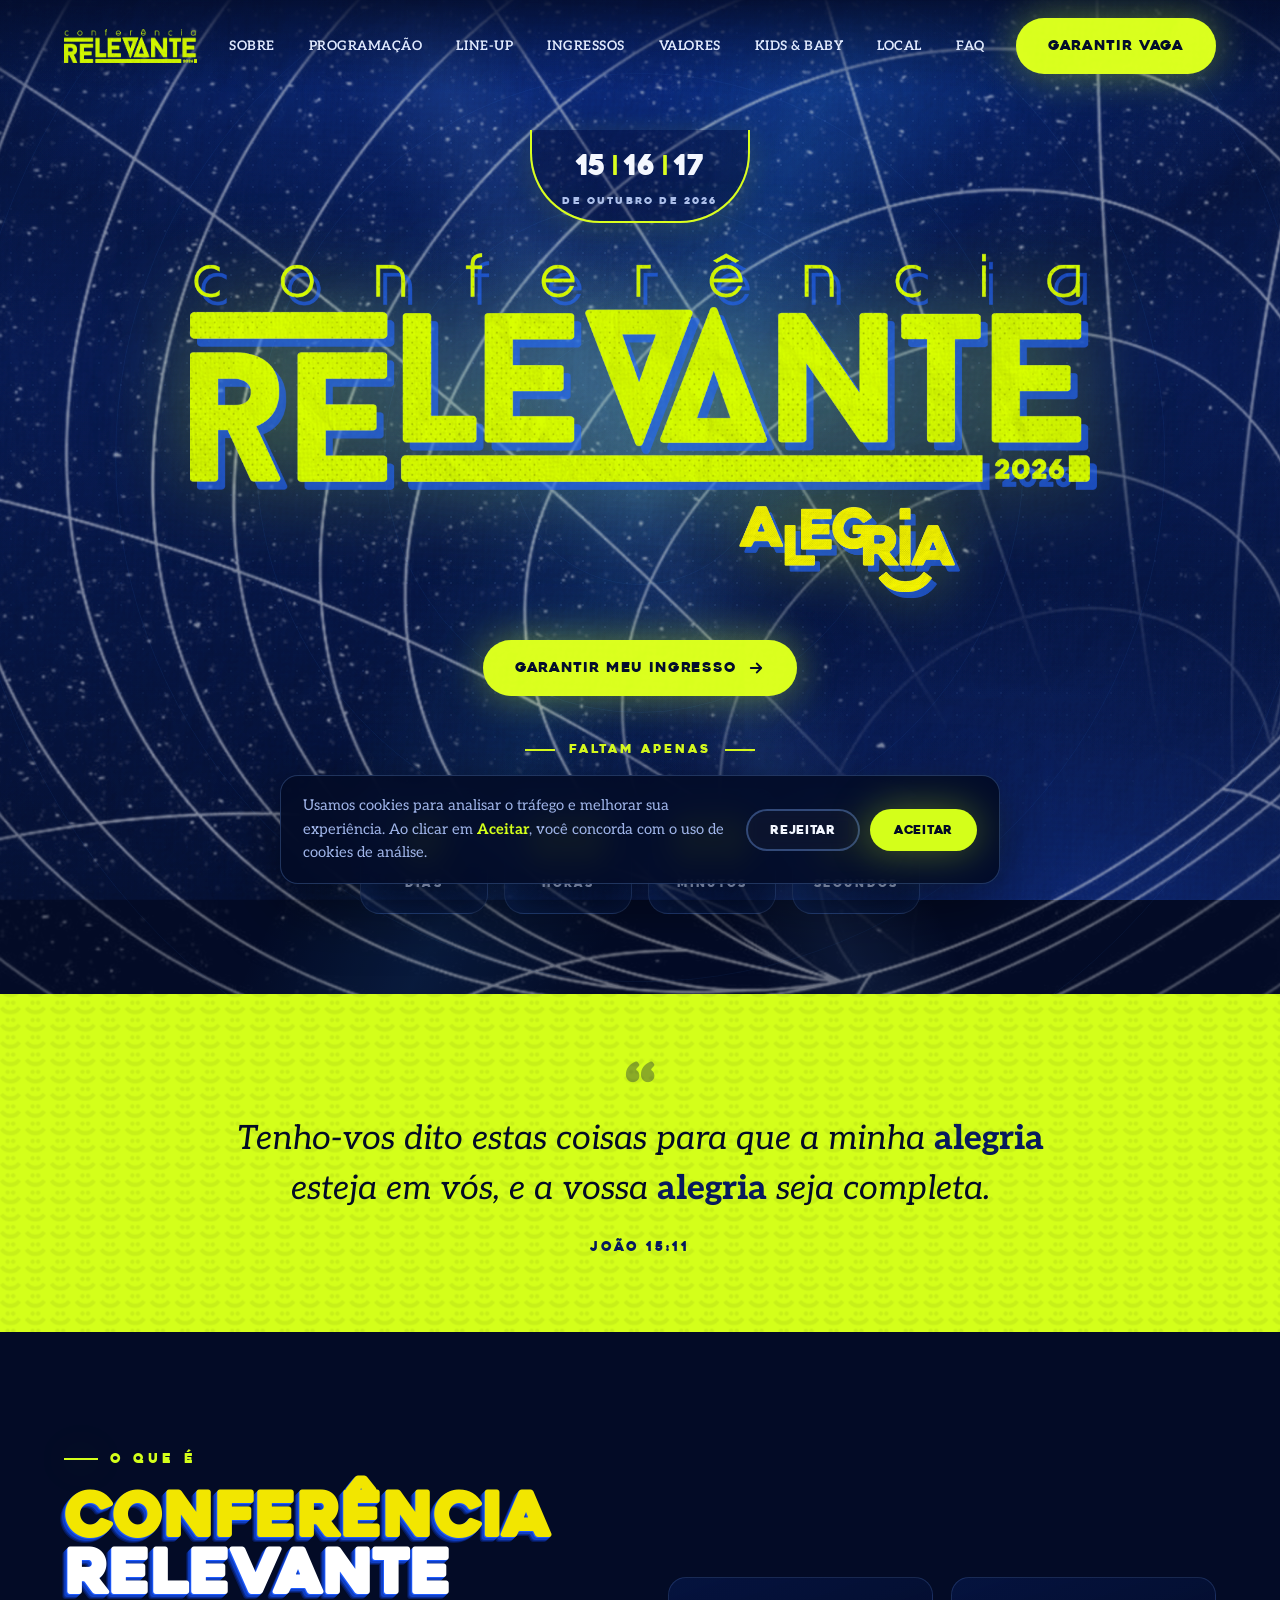
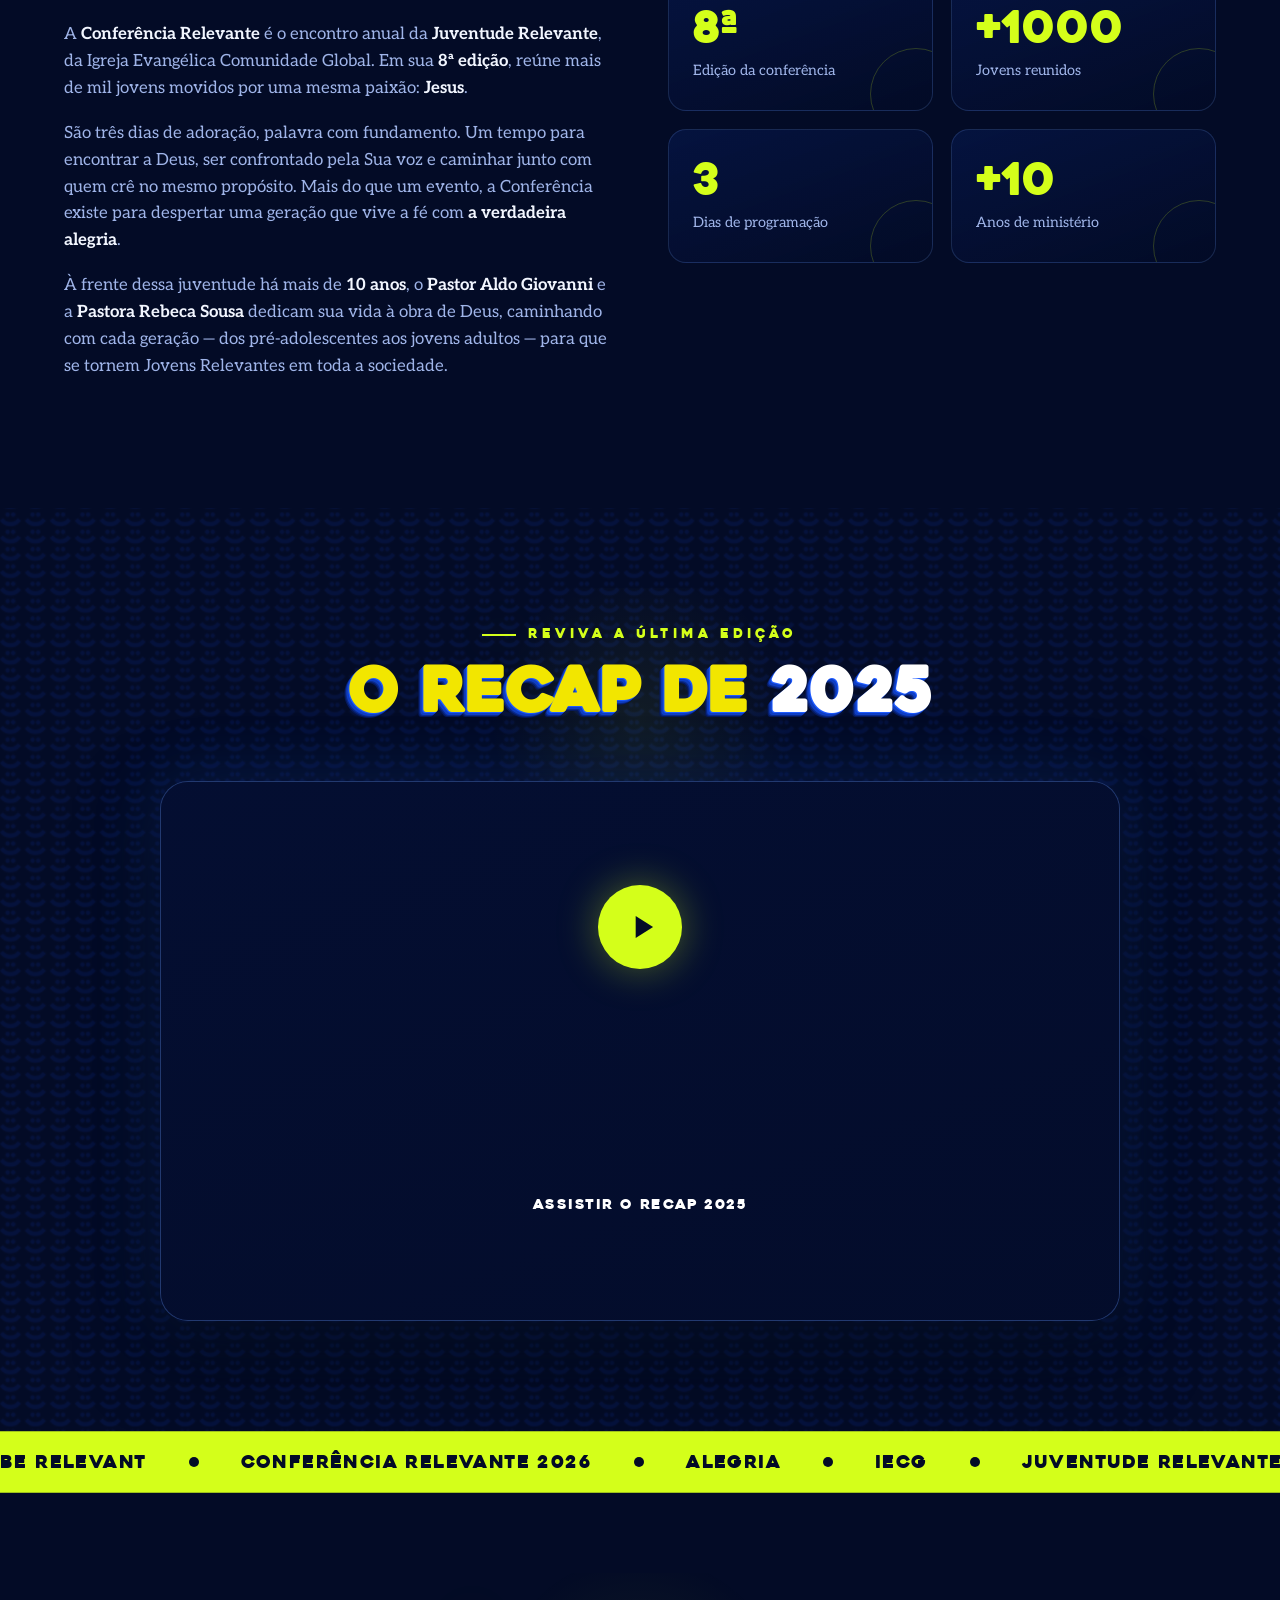
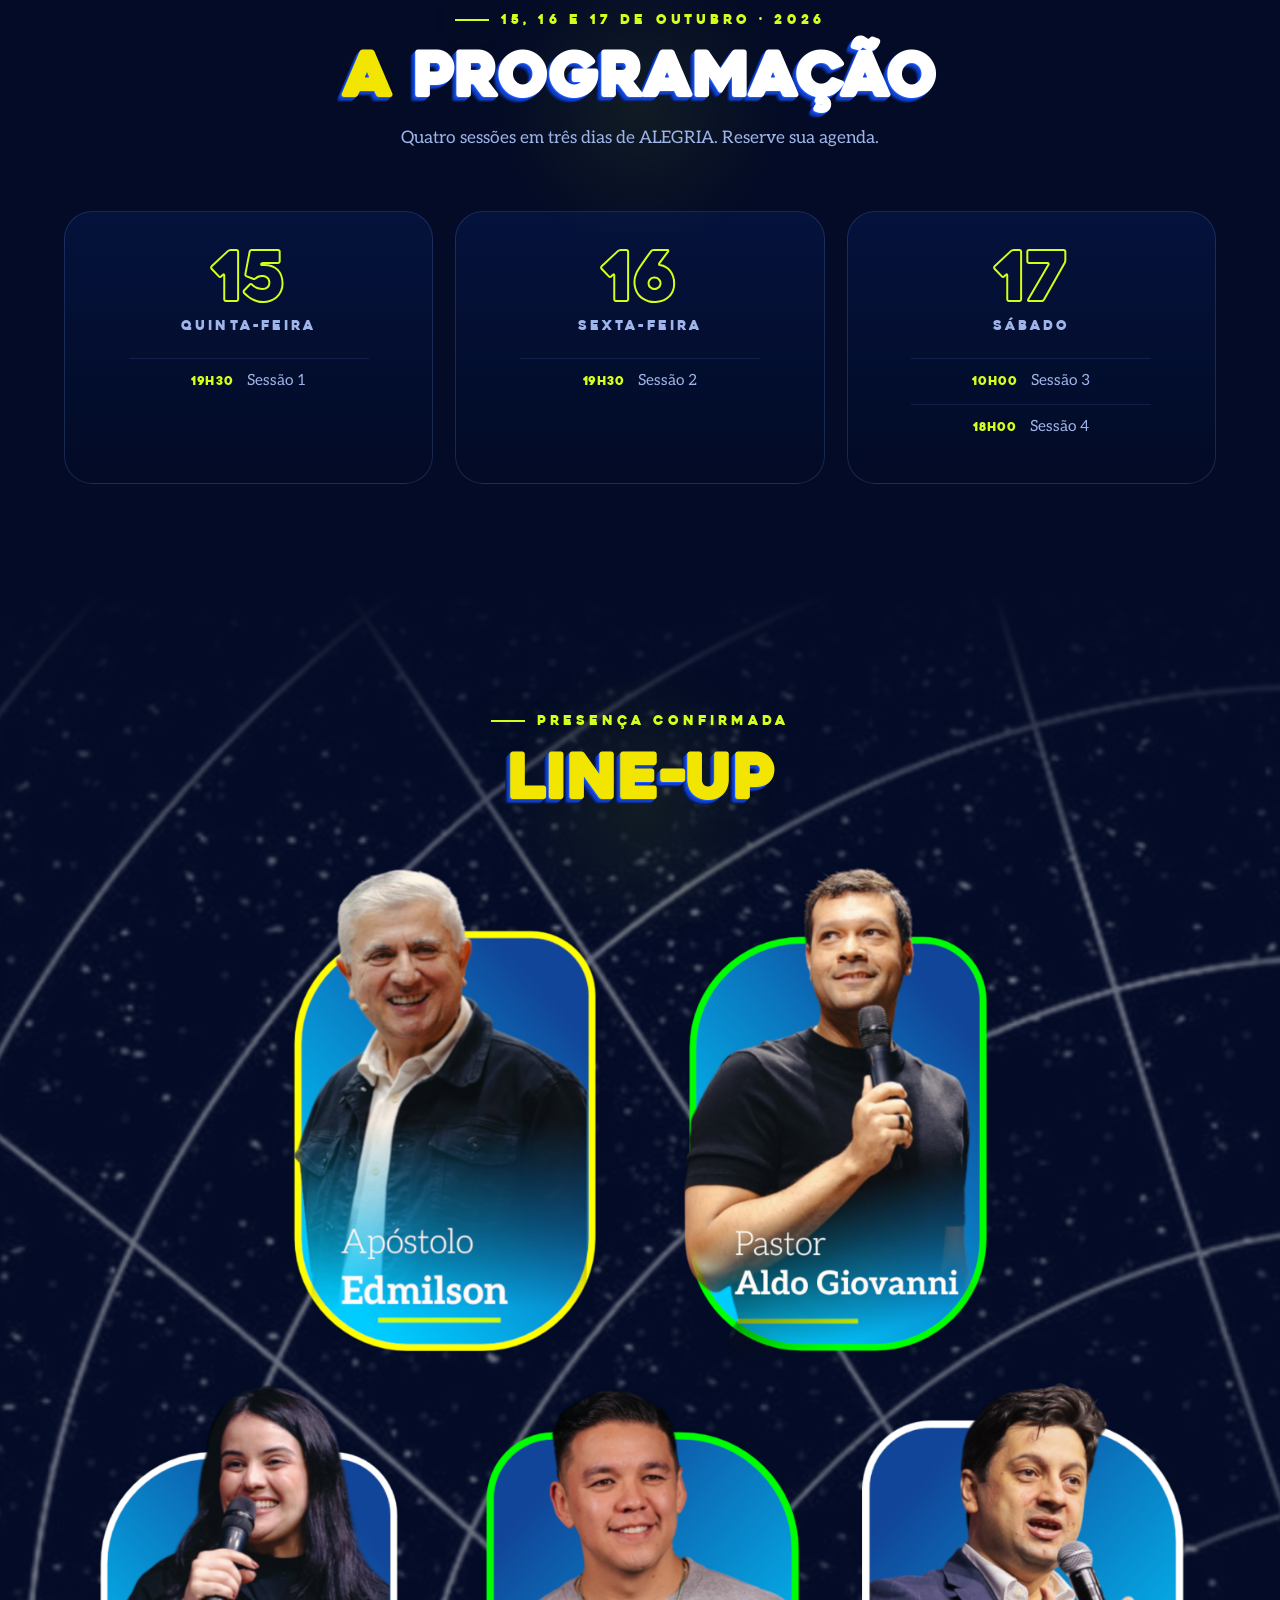
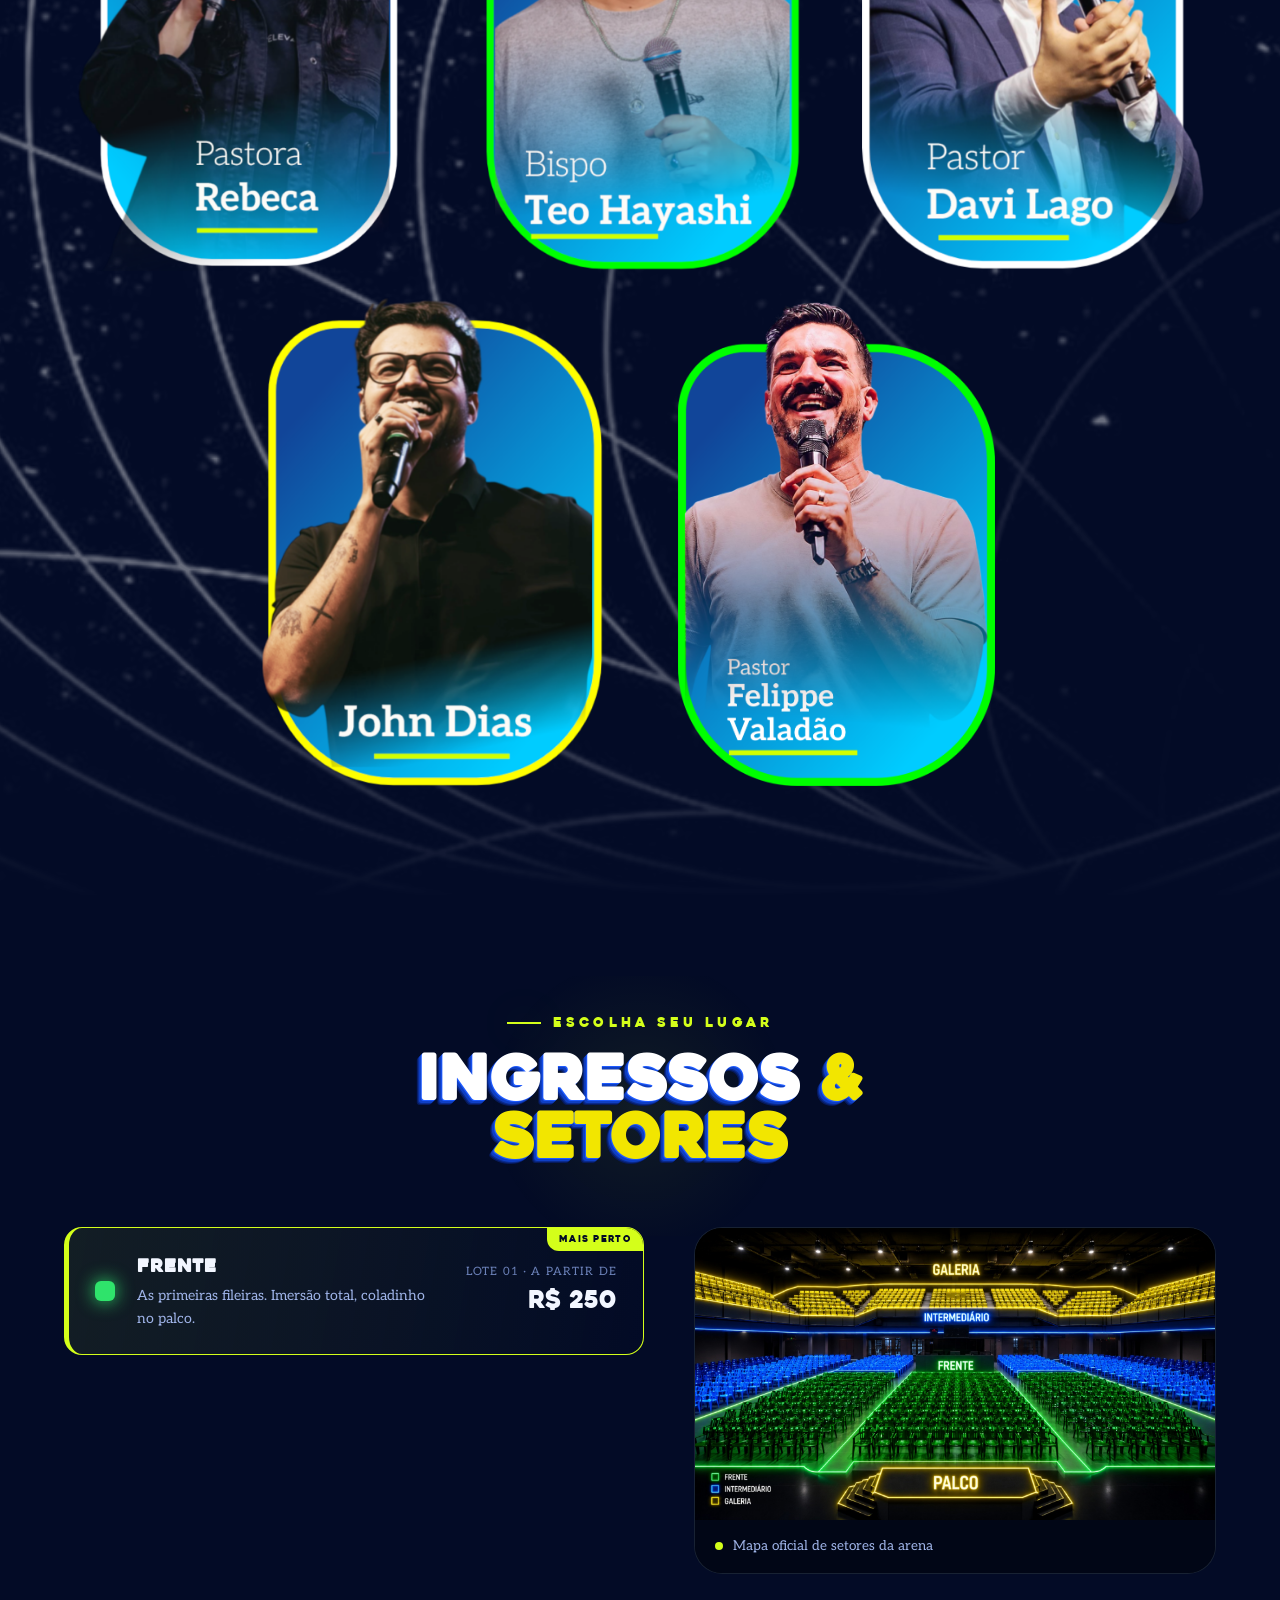
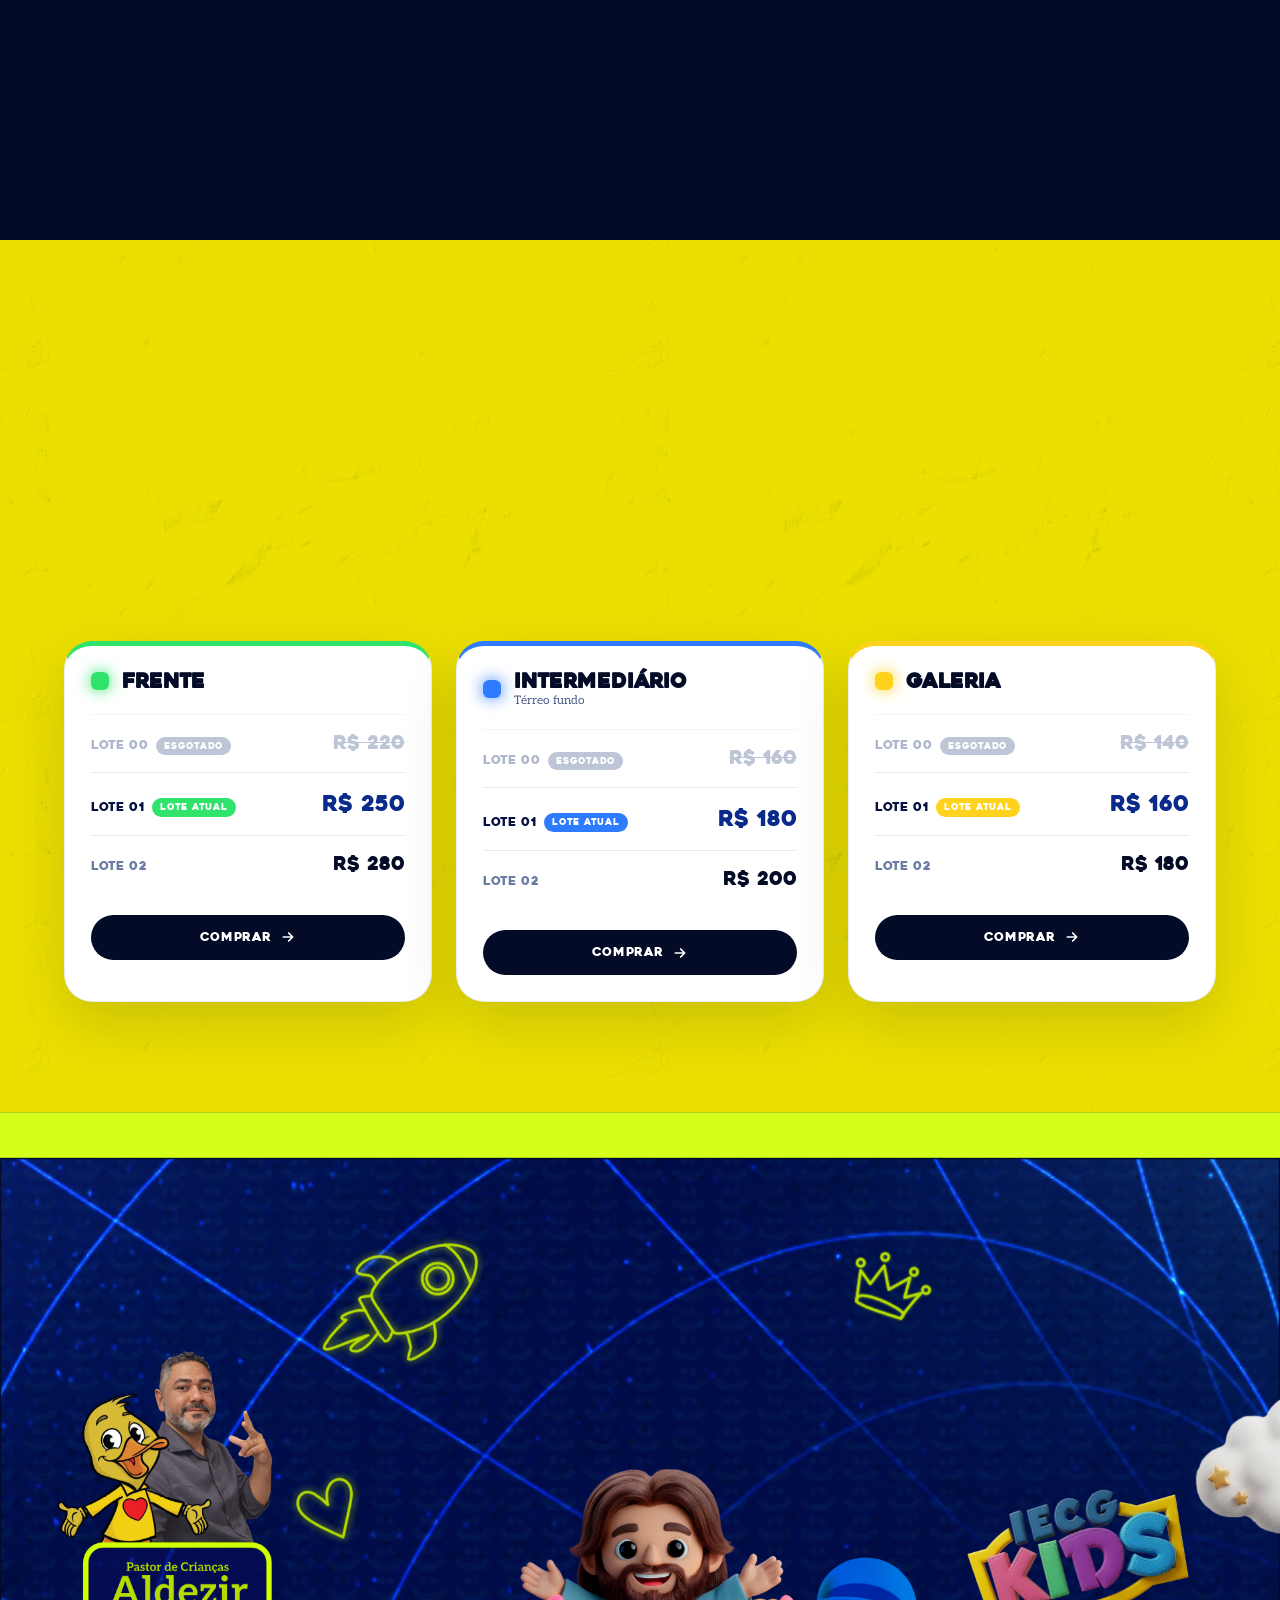
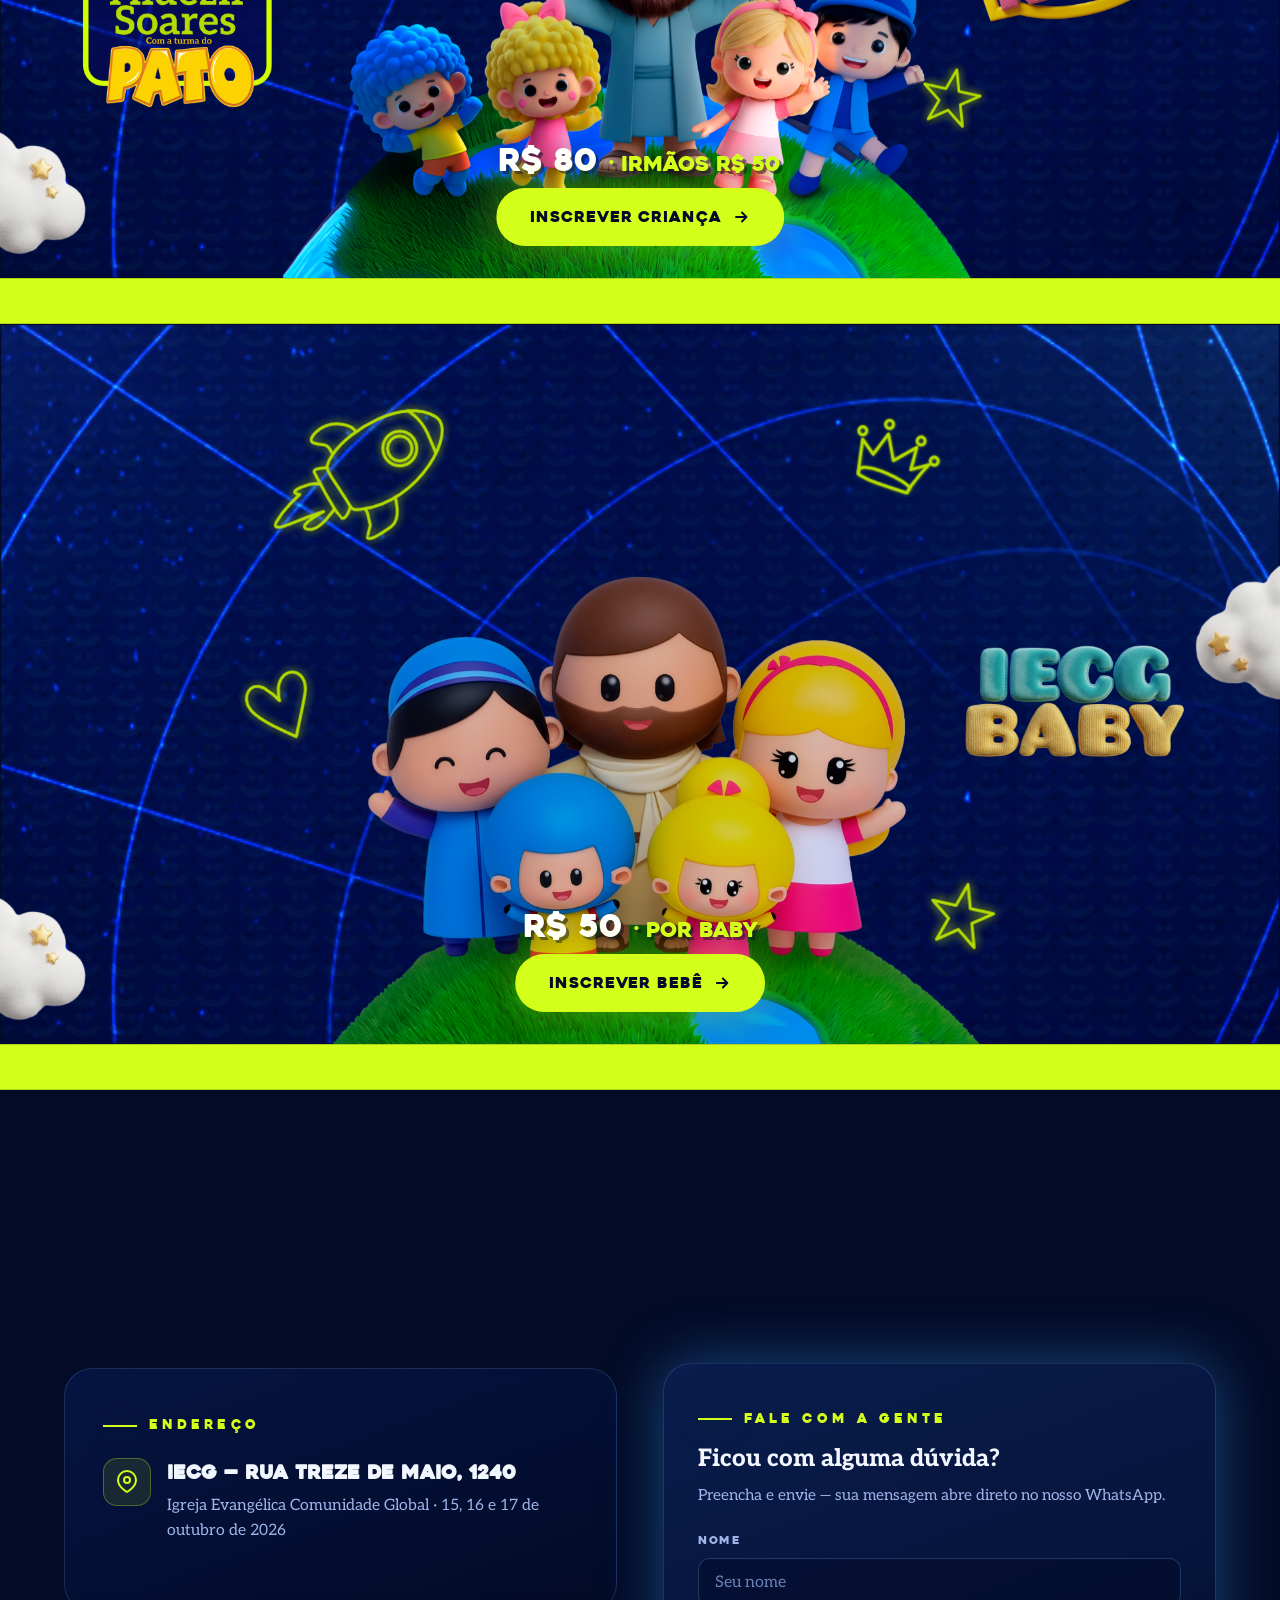
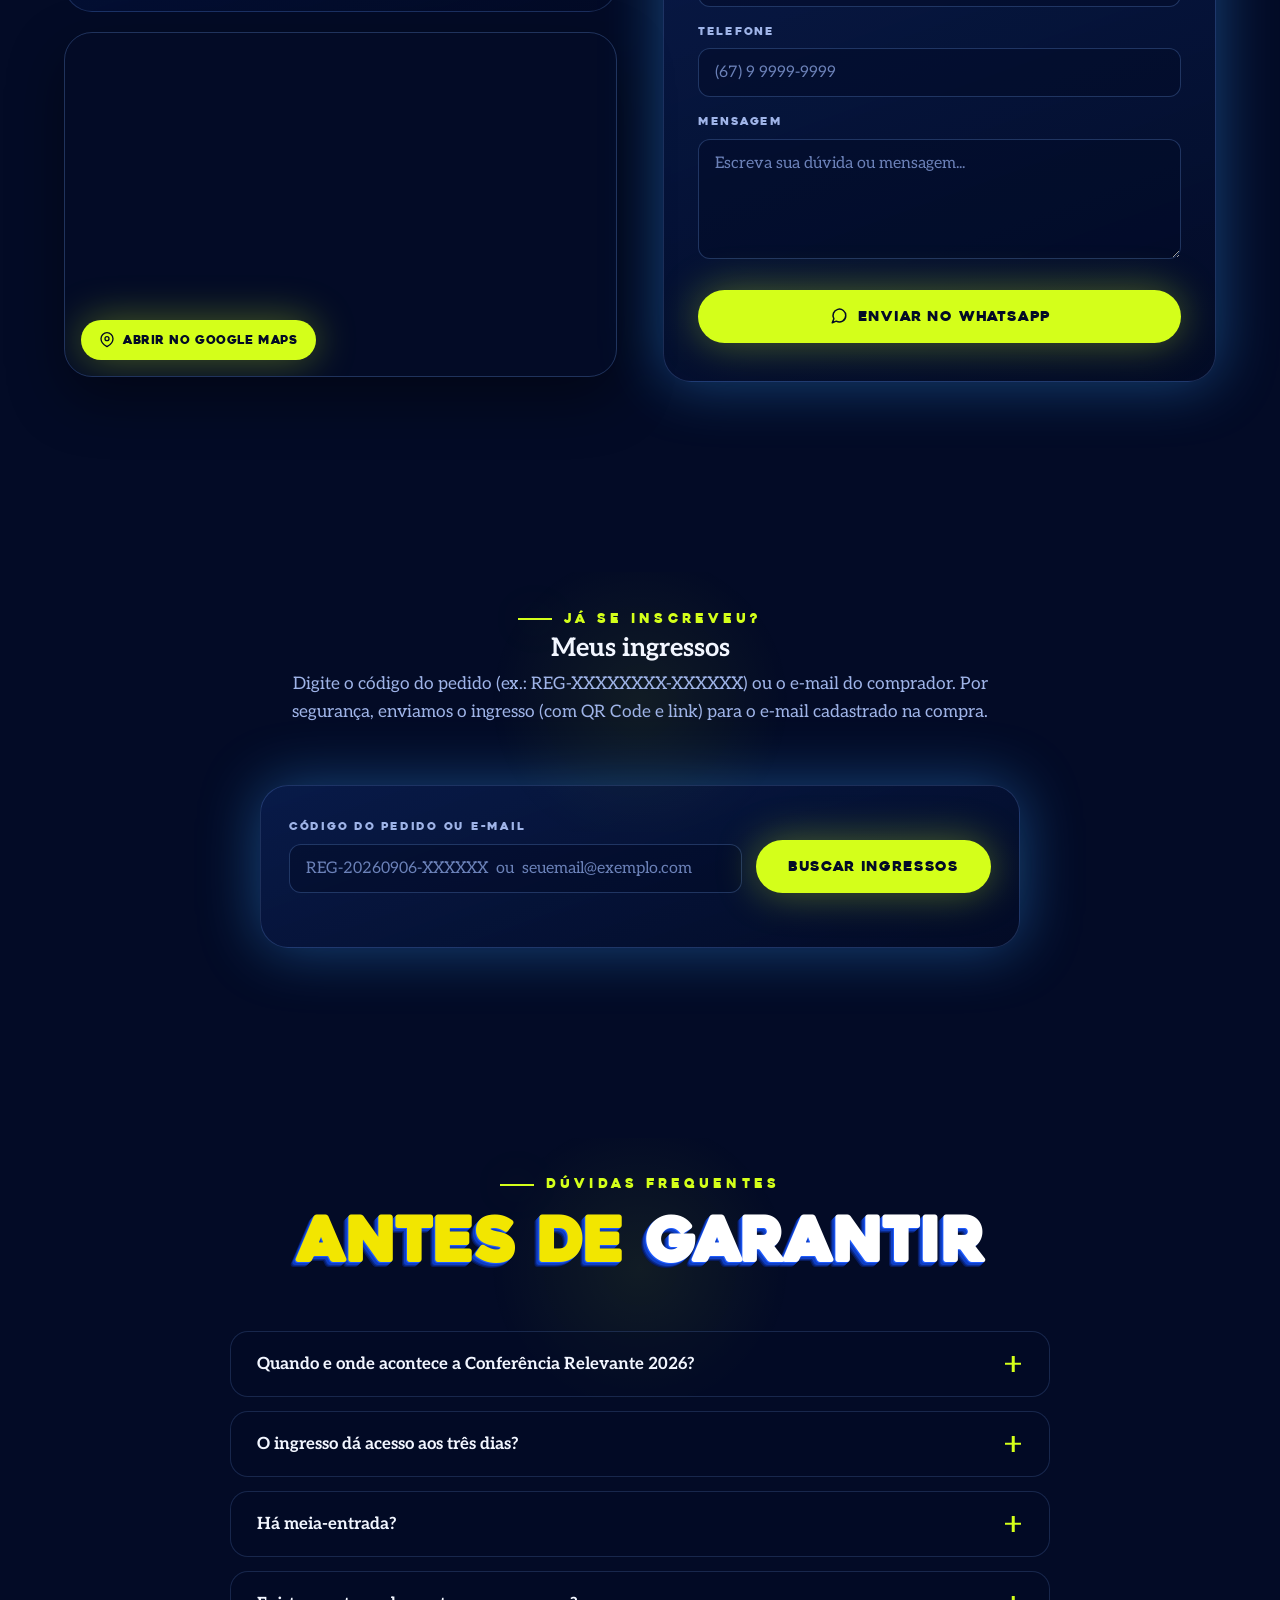
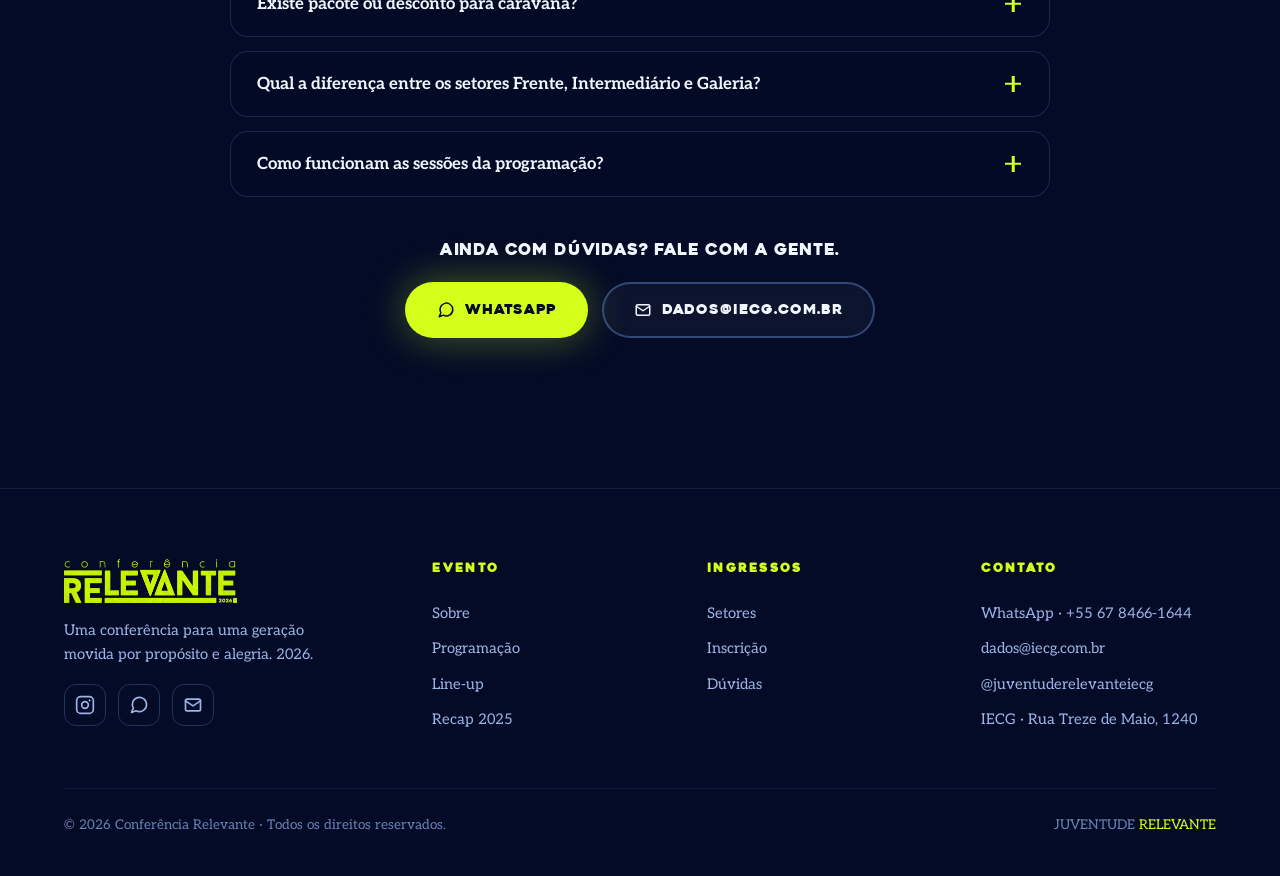
==== index.html @ 62261a3f "feat: melhorar a estrutura e acessibilidade das seções de crianças e bebês, ajustando imagens e botõ" ====
<!doctype html>
<html lang="pt-BR">
  <head>
    <meta charset="UTF-8" />
    <meta name="viewport" content="width=device-width, initial-scale=1.0" />
    <meta name="theme-color" content="#030b26" />

    <!-- Google Analytics (GA4) + Consent Mode v2 (avançado, LGPD) -->
    <script>
      window.dataLayer = window.dataLayer || []
      function gtag() {
        dataLayer.push(arguments)
      }
      // 1) Padrão: negado até o usuário decidir
      gtag('consent', 'default', {
        ad_storage: 'denied',
        ad_user_data: 'denied',
        ad_personalization: 'denied',
        analytics_storage: 'denied',
        functionality_storage: 'granted',
        security_storage: 'granted',
        wait_for_update: 500
      })
      // 2) Reaplica escolha já salva (antes do config)
      try {
        var __c = localStorage.getItem('jr_consent')
        if (__c === 'granted' || __c === 'denied') {
          gtag('consent', 'update', {
            ad_storage: __c,
            ad_user_data: __c,
            ad_personalization: __c,
            analytics_storage: __c
          })
        }
      } catch (e) {}
    </script>
    <script
      async
      src="https://www.googletagmanager.com/gtag/js?id=G-L4WH45SJP2"
    ></script>
    <script>
      gtag('js', new Date())
      gtag('config', 'G-L4WH45SJP2')
    </script>
    <title>Conferência Relevante 2026 · ALEGRIA — 15, 16 e 17 de Outubro</title>
    <meta
      name="description"
      content="Conferência Relevante 2026 — três dias de ALEGRIA. 15, 16 e 17 de outubro de 2026. Garanta seu ingresso."
    />
    <link
      rel="canonical"
      href="https://juventuderelevante.com.br/conferencia2026"
    />
    <meta name="robots" content="index, follow" />
    <meta property="og:type" content="website" />
    <meta property="og:site_name" content="Juventude Relevante · IECG" />
    <meta property="og:title" content="Conferência Relevante 2026 · ALEGRIA" />
    <meta
      property="og:description"
      content="Três dias de ALEGRIA — 15, 16 e 17 de outubro de 2026. Garanta seu ingresso."
    />
    <meta
      property="og:url"
      content="https://juventuderelevante.com.br/conferencia2026"
    />
    <meta property="og:locale" content="pt_BR" />
    <meta
      property="og:image"
      content="https://juventuderelevante.com.br/logos/logo%20conferencia%202026.png"
    />
    <meta name="twitter:card" content="summary_large_image" />
    <link rel="stylesheet" href="css/style.css?v=20260929" />
  </head>
  <body>
    <div class="bg-texture" aria-hidden="true"></div>
    <div class="grain-overlay"></div>

    <!-- ============ NAVBAR ============ -->
    <header class="nav" id="nav">
      <div class="container">
        <a href="#top" class="nav-logo" aria-label="Conferência Relevante 2026">
          <img
            src="logos/logo%20conferencia%202026.png"
            alt="Conferência Relevante 2026"
          />
        </a>
        <nav class="nav-links" id="navLinks">
          <a href="#sobre">Sobre</a>
          <a href="#programacao">Programação</a>
          <a href="#lineup">Line-up</a>
          <a href="#ingressos">Ingressos</a>
          <a href="#valores">Valores</a>
          <a href="#kids">Kids &amp; Baby</a>
          <a href="#local">Local</a>
          <a href="#faq">FAQ</a>
        </nav>
        <div class="nav-cta">
          <a href="#ingressos" class="btn btn-primary">Garantir vaga</a>
          <button class="nav-toggle" id="navToggle" aria-label="Abrir menu">
            <span></span><span></span><span></span>
          </button>
        </div>
      </div>
    </header>

    <!-- ============ HERO ============ -->
    <section class="hero" id="top">
      <div class="hero-bg-texture" aria-hidden="true"></div>
      <div class="hero-radar" aria-hidden="true">
        <span style="width: 20vmax; height: 20vmax"></span>
        <span style="width: 40vmax; height: 40vmax"></span>
        <span style="width: 60vmax; height: 60vmax"></span>
        <span style="width: 82vmax; height: 82vmax"></span>
        <span style="width: 106vmax; height: 106vmax"></span>
        <span style="width: 132vmax; height: 132vmax"></span>
      </div>
      <div class="hero-rays" aria-hidden="true"></div>

      <div class="container">
        <div
          class="hero-date-badge reveal"
          aria-label="15, 16 e 17 de outubro de 2026"
        >
          <span class="days">15 <i>|</i> 16 <i>|</i> 17</span>
          <span class="sub">DE OUTUBRO DE 2026</span>
        </div>

        <h1 class="hero-lockup reveal" data-delay="1">
          <img
            class="logo-conf"
            src="logos/logo%20conferencia%202026.png"
            alt="Conferência Relevante 2026"
          />
          <img
            class="logo-alegria floaty"
            src="logos/logo%20alegria.png"
            alt="Tema 2026: Alegria"
          />
        </h1>

        <div class="hero-actions reveal" data-delay="2">
          <a href="#ingressos" class="btn btn-primary">
            Garantir meu ingresso
            <svg
              viewBox="0 0 24 24"
              fill="none"
              stroke="currentColor"
              stroke-width="2.5"
            >
              <path
                d="M5 12h14M13 6l6 6-6 6"
                stroke-linecap="round"
                stroke-linejoin="round"
              />
            </svg>
          </a>
        </div>

        <div
          class="hero-countdown reveal"
          data-delay="3"
          aria-label="Contagem regressiva para a conferência"
        >
          <p class="cd-label">Faltam apenas</p>
          <div class="cd-grid" id="countdown" data-target="2026-10-15T19:00:00">
            <div class="cd-unit">
              <span class="cd-num" data-cd="days">--</span
              ><span class="cd-lbl">Dias</span>
            </div>
            <div class="cd-unit">
              <span class="cd-num" data-cd="hours">--</span
              ><span class="cd-lbl">Horas</span>
            </div>
            <div class="cd-unit">
              <span class="cd-num" data-cd="mins">--</span
              ><span class="cd-lbl">Minutos</span>
            </div>
            <div class="cd-unit">
              <span class="cd-num" data-cd="secs">--</span
              ><span class="cd-lbl">Segundos</span>
            </div>
          </div>
        </div>
      </div>
    </section>

    <!-- ============ VERSÍCULO / TEMA ============ -->
    <section class="verse sec-lime sec-paper">
      <div class="container reveal">
        <span class="quote-mark" aria-hidden="true">“</span>
        <blockquote>
          Tenho-vos dito estas coisas para que a minha <b>alegria</b> esteja em
          vós, e a vossa <b>alegria</b> seja completa.
          <cite>João 15:11</cite>
        </blockquote>
      </div>
    </section>

    <!-- ============ SOBRE / O QUE É ============ -->
    <section class="section-pad" id="sobre">
      <div class="container">
        <div class="about-grid">
          <div class="about-text reveal">
            <span class="eyebrow">O que é</span>
            <h2 class="section-title">Conferência <em>Relevante</em></h2>
            <p>
              A <b>Conferência Relevante</b> é o encontro anual da
              <b>Juventude Relevante</b>, da Igreja Evangélica Comunidade
              Global. Em sua <b class="text-lime">8ª edição</b>, reúne mais de
              mil jovens movidos por uma mesma paixão: <b>Jesus</b>.
            </p>
            <p>
              São três dias de adoração, palavra com fundamento. Um tempo para
              encontrar a Deus, ser confrontado pela Sua voz e caminhar junto
              com quem crê no mesmo propósito. Mais do que um evento, a
              Conferência existe para despertar uma geração que vive a fé com
              <b>a verdadeira alegria</b>.
            </p>
            <p>
              À frente dessa juventude há mais de <b>10 anos</b>, o
              <b>Pastor Aldo Giovanni</b> e a
              <b>Pastora Rebeca Sousa</b> dedicam sua vida à obra de Deus,
              caminhando com cada geração — dos pré-adolescentes aos jovens
              adultos — para que se tornem Jovens Relevantes em toda a
              sociedade.
            </p>
          </div>
          <div class="about-stats reveal" data-delay="1">
            <div class="stat-card">
              <div class="num">8ª</div>
              <div class="lbl">Edição da conferência</div>
            </div>
            <div class="stat-card">
              <div class="num">+1000</div>
              <div class="lbl">Jovens reunidos</div>
            </div>
            <div class="stat-card">
              <div class="num">3</div>
              <div class="lbl">Dias de programação</div>
            </div>
            <div class="stat-card">
              <div class="num">+10</div>
              <div class="lbl">Anos de ministério</div>
            </div>
          </div>
        </div>
      </div>
    </section>

    <!-- ============ RECAP 2025 ============ -->
    <section class="section-pad sec-dark" id="recap">
      <div class="container">
        <div class="section-head center reveal">
          <span class="eyebrow" style="justify-content: center"
            >Reviva a última edição</span
          >
          <h2 class="section-title">O recap de <em>2025</em></h2>
        </div>
        <a
          class="recap-embed recap-link reveal"
          href="https://youtu.be/z_7J5xz0Bbc"
          target="_blank"
          rel="noopener"
          style="
            background-image: url('https://img.youtube.com/vi/z_7J5xz0Bbc/hqdefault.jpg');
          "
          aria-label="Assistir o recap da Relevante 2025 no YouTube"
        >
          <span class="recap-play" aria-hidden="true"
            ><svg viewBox="0 0 24 24" fill="currentColor">
              <path d="M8 5v14l11-7z" /></svg
          ></span>
          <span class="recap-cap">Assistir o recap 2025</span>
        </a>
      </div>
    </section>

    <!-- ============ MARQUEE 2 ============ -->
    <div class="marquee marquee-alt" aria-hidden="true">
      <div class="marquee-track">
        <span>BE RELEVANT</span><span>CONFERÊNCIA RELEVANTE 2026</span
        ><span>ALEGRIA</span><span>IECG</span><span>JUVENTUDE RELEVANTE</span>
        <span>BE RELEVANT</span><span>CONFERÊNCIA RELEVANTE 2026</span
        ><span>ALEGRIA</span><span>IECG</span><span>JUVENTUDE RELEVANTE</span>
      </div>
    </div>

    <!-- ============ PROGRAMAÇÃO ============ -->
    <section class="section-pad" id="programacao">
      <div class="container">
        <div class="section-head center reveal">
          <span class="eyebrow" style="justify-content: center"
            >15, 16 e 17 de outubro · 2026</span
          >
          <h2 class="section-title">A <em>programação</em></h2>
          <p class="section-sub">
            Quatro sessões em três dias de ALEGRIA. Reserve sua agenda.
          </p>
        </div>

        <div class="days-grid">
          <article class="day-card reveal">
            <div class="daynum">15</div>
            <div class="dayname">QUINTA-FEIRA</div>
            <ul>
              <li><time>19h30</time> Sessão 1</li>
            </ul>
          </article>

          <article class="day-card reveal" data-delay="1">
            <div class="daynum">16</div>
            <div class="dayname">SEXTA-FEIRA</div>
            <ul>
              <li><time>19h30</time> Sessão 2</li>
            </ul>
          </article>

          <article class="day-card reveal" data-delay="2">
            <div class="daynum">17</div>
            <div class="dayname">SÁBADO</div>
            <ul>
              <li><time>10h00</time> Sessão 3</li>
              <li><time>18h00</time> Sessão 4</li>
            </ul>
          </article>
        </div>
      </div>
    </section>

    <!-- ============ LINEUP / PRELETORES ============ -->

    <section class="section-pad" id="lineup">
      <div class="container">
        <div class="section-head center reveal">
          <span class="eyebrow" style="justify-content: center"
            >Presença confirmada</span
          >
          <h2 class="section-title">Line-up</h2>
        </div>

        <div class="lineup-grid">
          <figure class="speaker reveal">
            <img
              src="assets/speakers/edmilson.png"
              alt="Apóstolo Edmilson"
              loading="lazy"
              onerror="this.style.display = 'none'"
            />
            <span class="placeholder" aria-hidden="true"
              ><svg viewBox="0 0 24 24">
                <path
                  d="M12 12a5 5 0 1 0 0-10 5 5 0 0 0 0 10zm0 2c-5 0-9 2.7-9 6v2h18v-2c0-3.3-4-6-9-6z"
                /></svg
            ></span>
            <figcaption>
              <span class="role">Apóstolo</span
              ><span class="name">Edmilson</span>
            </figcaption>
          </figure>

          <figure class="speaker reveal" data-delay="1">
            <img
              src="assets/speakers/aldo.png"
              alt="Pastor Aldo Giovanni"
              loading="lazy"
              onerror="this.style.display = 'none'"
            />
            <span class="placeholder" aria-hidden="true"
              ><svg viewBox="0 0 24 24">
                <path
                  d="M12 12a5 5 0 1 0 0-10 5 5 0 0 0 0 10zm0 2c-5 0-9 2.7-9 6v2h18v-2c0-3.3-4-6-9-6z"
                /></svg
            ></span>
            <figcaption>
              <span class="role">Pastor</span
              ><span class="name">Aldo Giovanni</span>
            </figcaption>
          </figure>

          <figure class="speaker reveal" data-delay="2">
            <img
              src="assets/speakers/rebeca.png"
              alt="Pastora Rebeca"
              loading="lazy"
              onerror="this.style.display = 'none'"
            />
            <span class="placeholder" aria-hidden="true"
              ><svg viewBox="0 0 24 24">
                <path
                  d="M12 12a5 5 0 1 0 0-10 5 5 0 0 0 0 10zm0 2c-5 0-9 2.7-9 6v2h18v-2c0-3.3-4-6-9-6z"
                /></svg
            ></span>
            <figcaption>
              <span class="role">Pastora</span><span class="name">Rebeca</span>
            </figcaption>
          </figure>

          <figure class="speaker reveal">
            <img
              src="assets/speakers/teo.png"
              alt="Bispo Teo Hayashi"
              loading="lazy"
              onerror="this.style.display = 'none'"
            />
            <span class="placeholder" aria-hidden="true"
              ><svg viewBox="0 0 24 24">
                <path
                  d="M12 12a5 5 0 1 0 0-10 5 5 0 0 0 0 10zm0 2c-5 0-9 2.7-9 6v2h18v-2c0-3.3-4-6-9-6z"
                /></svg
            ></span>
            <figcaption>
              <span class="role">Bispo</span
              ><span class="name">Teo Hayashi</span>
            </figcaption>
          </figure>

          <figure class="speaker reveal" data-delay="1">
            <img
              src="assets/speakers/davi.png"
              alt="Pastor Davi Lago"
              loading="lazy"
              onerror="this.style.display = 'none'"
            />
            <span class="placeholder" aria-hidden="true"
              ><svg viewBox="0 0 24 24">
                <path
                  d="M12 12a5 5 0 1 0 0-10 5 5 0 0 0 0 10zm0 2c-5 0-9 2.7-9 6v2h18v-2c0-3.3-4-6-9-6z"
                /></svg
            ></span>
            <figcaption>
              <span class="role">Pastor</span
              ><span class="name">Davi Lago</span>
            </figcaption>
          </figure>

          <figure class="speaker reveal" data-delay="2">
            <img
              src="assets/speakers/jhon.png"
              alt="John Dias"
              loading="lazy"
              onerror="this.style.display = 'none'"
            />
            <span class="placeholder" aria-hidden="true"
              ><svg viewBox="0 0 24 24">
                <path
                  d="M12 12a5 5 0 1 0 0-10 5 5 0 0 0 0 10zm0 2c-5 0-9 2.7-9 6v2h18v-2c0-3.3-4-6-9-6z"
                /></svg
            ></span>
            <figcaption>
              <span class="role">Preletor</span
              ><span class="name">John Dias</span>
            </figcaption>
          </figure>

          <figure class="speaker reveal">
            <img
              src="assets/speakers/felippe.png"
              alt="Pastor Felippe Valadão"
              loading="lazy"
              onerror="this.style.display = 'none'"
            />
            <span class="placeholder" aria-hidden="true"
              ><svg viewBox="0 0 24 24">
                <path
                  d="M12 12a5 5 0 1 0 0-10 5 5 0 0 0 0 10zm0 2c-5 0-9 2.7-9 6v2h18v-2c0-3.3-4-6-9-6z"
                /></svg
            ></span>
            <figcaption>
              <span class="role">Pastor</span
              ><span class="name">Felippe Valadão</span>
            </figcaption>
          </figure>
        </div>
      </div>
    </section>

    <!-- ============ INGRESSOS ============ -->
    <section class="section-pad" id="ingressos">
      <div class="container">
        <div class="section-head center reveal">
          <span class="eyebrow" style="justify-content: center"
            >Escolha seu lugar</span
          >
          <h2 class="section-title"><em>Ingressos</em> &amp; setores</h2>
        </div>

        <div class="tickets-layout">
          <div class="tickets-list">
            <div class="ticket featured reveal" data-tier="frente">
              <span class="tag-pop">MAIS PERTO</span>
              <span class="swatch"></span>
              <div class="info">
                <h4>Frente</h4>
                <p>As primeiras fileiras. Imersão total, coladinho no palco.</p>
              </div>
              <div class="price">
                <div class="from">lote 01 · a partir de</div>
                <div class="val">R$ 250</div>
              </div>
            </div>

            <div class="ticket reveal" data-delay="1" data-tier="inter">
              <span class="swatch"></span>
              <div class="info">
                <h4>Intermediário</h4>
                <p>
                  Térreo fundo · visão ampla e equilibrada do palco e telões.
                </p>
              </div>
              <div class="price">
                <div class="from">lote 01 · a partir de</div>
                <div class="val">R$ 180</div>
              </div>
            </div>

            <div class="ticket reveal" data-delay="2" data-tier="galeria">
              <span class="swatch"></span>
              <div class="info">
                <h4>Galeria</h4>
                <p>Vista panorâmica do alto — toda a energia da arena.</p>
              </div>
              <div class="price">
                <div class="from">lote 01 · a partir de</div>
                <div class="val">R$ 160</div>
              </div>
            </div>

            <a
              href="https://app.iecg.com.br/eventos/2d4f04c8-b3da-4bd5-822f-ae707212aacb"
              target="_blank"
              rel="noopener"
              class="btn btn-primary reveal"
              data-delay="2"
              style="margin-top: 8px"
            >
              Comprar ingresso
              <svg
                viewBox="0 0 24 24"
                fill="none"
                stroke="currentColor"
                stroke-width="2.5"
              >
                <path
                  d="M5 12h14M13 6l6 6-6 6"
                  stroke-linecap="round"
                  stroke-linejoin="round"
                />
              </svg>
            </a>
          </div>

          <figure class="map-figure reveal" data-delay="1">
            <img
              src="assets/mapa.png"
              alt="Mapa de setores da arena: Frente (verde), Intermediário (laranja) e Galeria (azul), com o palco à frente."
              loading="lazy"
            />
            <figcaption>
              <span class="dot"></span> Mapa oficial de setores da arena
            </figcaption>
          </figure>
        </div>
      </div>
    </section>

    <!-- ============ VALORES / LOTES ============ -->
    <section class="section-pad sec-yellow sec-paper" id="valores">
      <div class="container">
        <div class="section-head center reveal">
          <span class="eyebrow" style="justify-content: center"
            >Virada de lote</span
          >
          <h2 class="section-title"><em>Valores</em> &amp; lotes</h2>
        </div>

        <div class="lotes-schedule reveal">
          <div class="lote-chip past">
            <span class="l">LOTE 00</span
            ><span class="d">Pré-venda · encerrado</span>
          </div>
          <div class="lote-chip current">
            <span class="l">LOTE 01</span
            ><span class="d">Até 01.10 · vigente</span>
          </div>
          <div class="lote-chip">
            <span class="l">LOTE 02</span><span class="d">02.10.2026</span>
          </div>
        </div>

        <div class="price-grid">
          <div class="price-card reveal" data-tier="frente">
            <div class="ph">
              <span class="sw"></span>
              <h4>Frente</h4>
            </div>
            <div class="price-rows">
              <div class="price-row past">
                <span class="lt">Lote 00</span><span class="vl">R$ 220</span>
              </div>
              <div class="price-row current">
                <span class="lt">Lote 01</span><span class="vl">R$ 250</span>
              </div>
              <div class="price-row">
                <span class="lt">Lote 02</span><span class="vl">R$ 280</span>
              </div>
            </div>
            <a
              href="https://app.iecg.com.br/eventos/2d4f04c8-b3da-4bd5-822f-ae707212aacb"
              target="_blank"
              rel="noopener"
              class="buy"
              >Comprar
              <svg
                viewBox="0 0 24 24"
                fill="none"
                stroke="currentColor"
                stroke-width="2.5"
              >
                <path
                  d="M5 12h14M13 6l6 6-6 6"
                  stroke-linecap="round"
                  stroke-linejoin="round"
                /></svg
            ></a>
          </div>

          <div class="price-card reveal" data-delay="1" data-tier="inter">
            <div class="ph">
              <span class="sw"></span>
              <h4>Intermediário<small>Térreo fundo</small></h4>
            </div>
            <div class="price-rows">
              <div class="price-row past">
                <span class="lt">Lote 00</span><span class="vl">R$ 160</span>
              </div>
              <div class="price-row current">
                <span class="lt">Lote 01</span><span class="vl">R$ 180</span>
              </div>
              <div class="price-row">
                <span class="lt">Lote 02</span><span class="vl">R$ 200</span>
              </div>
            </div>
            <a
              href="https://app.iecg.com.br/eventos/2d4f04c8-b3da-4bd5-822f-ae707212aacb"
              target="_blank"
              rel="noopener"
              class="buy"
              >Comprar
              <svg
                viewBox="0 0 24 24"
                fill="none"
                stroke="currentColor"
                stroke-width="2.5"
              >
                <path
                  d="M5 12h14M13 6l6 6-6 6"
                  stroke-linecap="round"
                  stroke-linejoin="round"
                /></svg
            ></a>
          </div>

          <div class="price-card reveal" data-delay="2" data-tier="galeria">
            <div class="ph">
              <span class="sw"></span>
              <h4>Galeria</h4>
            </div>
            <div class="price-rows">
              <div class="price-row past">
                <span class="lt">Lote 00</span><span class="vl">R$ 140</span>
              </div>
              <div class="price-row current">
                <span class="lt">Lote 01</span><span class="vl">R$ 160</span>
              </div>
              <div class="price-row">
                <span class="lt">Lote 02</span><span class="vl">R$ 180</span>
              </div>
            </div>
            <a
              href="https://app.iecg.com.br/eventos/2d4f04c8-b3da-4bd5-822f-ae707212aacb"
              target="_blank"
              rel="noopener"
              class="buy"
              >Comprar
              <svg
                viewBox="0 0 24 24"
                fill="none"
                stroke="currentColor"
                stroke-width="2.5"
              >
                <path
                  d="M5 12h14M13 6l6 6-6 6"
                  stroke-linecap="round"
                  stroke-linejoin="round"
                /></svg
            ></a>
          </div>
        </div>
      </div>
    </section>

    <!-- tarja divisória -->
    <div class="kb-divider" aria-hidden="true"></div>

    <!-- ============ KIDS ============ -->
    <section class="kb" id="kids">
      <div
        class="kb-stage kids"
        aria-label="Conferência Relevante Kids — IECG Kids"
      >
        <img class="kb-l l-bg" src="assets/kids/L1.png" alt="" loading="lazy" />
        <div class="kb-scene">
          <img
            class="kb-l l-doodles"
            src="assets/kids/L5.png"
            alt=""
            loading="lazy"
          />
          <img
            class="kb-l l-cloud1"
            src="assets/kids/L6.png"
            alt=""
            loading="lazy"
          />
          <img
            class="kb-l l-cloud2"
            src="assets/kids/L7.png"
            alt=""
            loading="lazy"
          />
          <img
            class="kb-l l-pastor"
            src="assets/kids/L4.png"
            alt="Pastor de crianças Aldezir Soares e a turma do Pato"
            loading="lazy"
          />
          <img
            class="kb-l l-grupo"
            src="assets/kids/L2.png"
            alt="Jesus e as crianças"
            loading="lazy"
          />
          <img
            class="kb-l l-logo"
            src="assets/kids/L3.png"
            alt="IECG Kids"
            loading="lazy"
          />
        </div>

        <div class="kb-cta">
          <span class="kb-price">R$ 80 <small>· irmãos R$ 50</small></span>
          <a
            href="https://app.iecg.com.br/eventos/f030c55a-843b-485d-8662-8c57dc5cb1ad"
            target="_blank"
            rel="noopener"
            class="btn btn-primary kb-btn"
          >
            Inscrever criança
            <svg
              viewBox="0 0 24 24"
              fill="none"
              stroke="currentColor"
              stroke-width="2.5"
            >
              <path
                d="M5 12h14M13 6l6 6-6 6"
                stroke-linecap="round"
                stroke-linejoin="round"
              />
            </svg>
          </a>
        </div>
      </div>
    </section>

    <!-- tarja divisória -->
    <div class="kb-divider" aria-hidden="true"></div>

    <!-- ============ BABY ============ -->
    <section class="kb" id="baby">
      <div
        class="kb-stage baby"
        aria-label="Conferência Relevante Baby — IECG Baby"
      >
        <img class="kb-l l-bg" src="assets/baby/L1.png" alt="" loading="lazy" />
        <div class="kb-scene">
          <img
            class="kb-l l-doodles"
            src="assets/baby/L4.png"
            alt=""
            loading="lazy"
          />
          <img
            class="kb-l l-cloud1"
            src="assets/baby/L5.png"
            alt=""
            loading="lazy"
          />
          <img
            class="kb-l l-cloud2"
            src="assets/baby/L6.png"
            alt=""
            loading="lazy"
          />
          <img
            class="kb-l l-grupo"
            src="assets/baby/L2.png"
            alt="Jesus e os bebês"
            loading="lazy"
          />
          <img
            class="kb-l l-logo"
            src="assets/baby/L3.png"
            alt="IECG Baby"
            loading="lazy"
          />
        </div>

        <div class="kb-cta">
          <span class="kb-price">R$ 50 <small>· por baby</small></span>
          <a
            href="https://app.iecg.com.br/eventos/f030c55a-843b-485d-8662-8c57dc5cb1ad"
            target="_blank"
            rel="noopener"
            class="btn btn-primary kb-btn"
          >
            Inscrever bebê
            <svg
              viewBox="0 0 24 24"
              fill="none"
              stroke="currentColor"
              stroke-width="2.5"
            >
              <path
                d="M5 12h14M13 6l6 6-6 6"
                stroke-linecap="round"
                stroke-linejoin="round"
              />
            </svg>
          </a>
        </div>
      </div>
    </section>

    <!-- tarja divisória -->
    <div class="kb-divider" aria-hidden="true"></div>

    <!-- ============ LOCAL + CONTATO ============ -->
    <section class="section-pad" id="local">
      <div class="container">
        <div class="section-head center reveal">
          <span class="eyebrow" style="justify-content: center"
            >Onde vai ser · fale com a gente</span
          >
          <h2 class="section-title">O <em>local</em></h2>
        </div>

        <div class="local-grid">
          <!-- Coluna 1: localização + mapa -->
          <div class="local-left reveal">
            <div class="local-card">
              <span class="eyebrow">Endereço</span>
              <div class="addr">
                <span class="pin"
                  ><svg
                    viewBox="0 0 24 24"
                    fill="none"
                    stroke-width="2"
                    stroke-linecap="round"
                    stroke-linejoin="round"
                  >
                    <path d="M21 10c0 7-9 12-9 12s-9-5-9-12a9 9 0 0 1 18 0z" />
                    <circle cx="12" cy="10" r="3" /></svg
                ></span>
                <div>
                  <h4>IECG — Rua Treze de Maio, 1240</h4>
                  <p>
                    Igreja Evangélica Comunidade Global · 15, 16 e 17 de outubro
                    de 2026
                  </p>
                </div>
              </div>
            </div>
            <figure class="local-map">
              <iframe
                src="https://www.google.com/maps?q=IECG%20Rua%20Treze%20de%20Maio%201240&z=16&output=embed"
                title="Mapa — IECG, Rua Treze de Maio, 1240"
                loading="lazy"
                allowfullscreen
                referrerpolicy="no-referrer-when-downgrade"
              ></iframe>
              <a
                class="map-open"
                href="https://www.google.com/maps/search/?api=1&query=IECG%20Rua%20Treze%20de%20Maio%201240"
                target="_blank"
                rel="noopener"
              >
                <svg
                  viewBox="0 0 24 24"
                  fill="none"
                  stroke="currentColor"
                  stroke-width="2"
                  stroke-linecap="round"
                  stroke-linejoin="round"
                >
                  <path d="M21 10c0 7-9 12-9 12s-9-5-9-12a9 9 0 0 1 18 0z" />
                  <circle cx="12" cy="10" r="3" />
                </svg>
                Abrir no Google Maps
              </a>
            </figure>
          </div>

          <!-- Coluna 2: formulário WhatsApp -->
          <div class="local-form-card reveal" data-delay="1">
            <span class="eyebrow">Fale com a gente</span>
            <h3>Ficou com alguma dúvida?</h3>
            <p class="form-sub">
              Preencha e envie — sua mensagem abre direto no nosso WhatsApp.
            </p>
            <form id="waForm" class="wa-form" novalidate>
              <div class="wa-field">
                <label for="wa-nome">Nome</label>
                <input
                  type="text"
                  id="wa-nome"
                  name="nome"
                  placeholder="Seu nome"
                  required
                />
              </div>
              <div class="wa-field">
                <label for="wa-tel">Telefone</label>
                <input
                  type="tel"
                  id="wa-tel"
                  name="telefone"
                  placeholder="(67) 9 9999-9999"
                  required
                />
              </div>
              <div class="wa-field">
                <label for="wa-msg">Mensagem</label>
                <textarea
                  id="wa-msg"
                  name="mensagem"
                  placeholder="Escreva sua dúvida ou mensagem..."
                ></textarea>
              </div>
              <button type="submit" class="btn btn-primary">
                <svg
                  viewBox="0 0 24 24"
                  fill="none"
                  stroke="currentColor"
                  stroke-width="2"
                  stroke-linecap="round"
                  stroke-linejoin="round"
                >
                  <path
                    d="M21 11.5a8.5 8.5 0 0 1-12.6 7.4L3 21l2.2-5.3A8.5 8.5 0 1 1 21 11.5z"
                  />
                </svg>
                Enviar no WhatsApp
              </button>
            </form>
          </div>
        </div>
      </div>
    </section>

    <!-- ============ MEUS INGRESSOS ============ -->
    <section class="section-pad" id="meus-ingressos">
      <div class="container">
        <div class="section-head center reveal">
          <span class="eyebrow" style="justify-content: center"
            >Já se inscreveu?</span
          >
          <h2>Meus ingressos</h2>
          <p class="section-sub">
            Digite o código do pedido (ex.: REG-XXXXXXXX-XXXXXX) ou o e-mail do
            comprador. Por segurança, enviamos o ingresso (com QR Code e link)
            para o e-mail cadastrado na compra.
          </p>
        </div>

        <div class="ingressos-box reveal">
          <form id="ingressosForm" class="ingressos-form" novalidate>
            <div class="wa-field" style="flex: 1">
              <label for="ing-busca">Código do pedido ou e-mail</label>
              <input
                type="text"
                id="ing-busca"
                name="busca"
                placeholder="REG-20260906-XXXXXX  ou  seuemail@exemplo.com"
                autocomplete="off"
                required
              />
            </div>
            <button type="submit" class="btn btn-primary" id="ing-btn">
              Buscar ingressos
            </button>
          </form>

          <div id="ing-status" class="ingressos-status" hidden></div>
          <div id="ing-resultados" class="ingressos-resultados"></div>
        </div>
      </div>
    </section>

    <!-- ============ FAQ ============ -->
    <section class="section-pad" id="faq">
      <div class="container">
        <div class="section-head center reveal">
          <span class="eyebrow" style="justify-content: center"
            >Dúvidas frequentes</span
          >
          <h2 class="section-title">Antes de <em>garantir</em></h2>
        </div>

        <div class="faq-list">
          <div class="faq-item reveal">
            <button class="faq-q">
              Quando e onde acontece a Conferência Relevante 2026?<span
                class="plus"
              ></span>
            </button>
            <div class="faq-a">
              <p>
                Nos dias 15, 16 e 17 de outubro de 2026, na
                <b>IECG — Igreja Evangélica Comunidade Global</b>, Rua Treze de
                Maio, 1240.
              </p>
            </div>
          </div>
          <div class="faq-item reveal">
            <button class="faq-q">
              O ingresso dá acesso aos três dias?<span class="plus"></span>
            </button>
            <div class="faq-a">
              <p>
                Sim. O pacote é único e dá acesso aos <b>três dias</b> de
                conferência (15, 16 e 17), dentro do setor escolhido.
                <b>Não vendemos ingresso avulso por noite.</b>
              </p>
            </div>
          </div>
          <div class="faq-item reveal">
            <button class="faq-q">
              Há meia-entrada?<span class="plus"></span>
            </button>
            <div class="faq-a">
              <p>
                Não trabalhamos com meia-entrada. O que temos são os
                <b>lotes promocionais</b> — quanto antes você garantir, menor o
                valor.
              </p>
            </div>
          </div>
          <div class="faq-item reveal">
            <button class="faq-q">
              Existe pacote ou desconto para caravana?<span class="plus"></span>
            </button>
            <div class="faq-a">
              <p>
                No momento não temos pacotes especiais para caravana. Cada
                participante garante o seu ingresso individualmente.
              </p>
            </div>
          </div>
          <div class="faq-item reveal">
            <button class="faq-q">
              Qual a diferença entre os setores Frente, Intermediário e
              Galeria?<span class="plus"></span>
            </button>
            <div class="faq-a">
              <p>
                Frente são as fileiras mais próximas do palco (mais imersivo),
                Intermediário é o térreo fundo com visão ampla e equilibrada, e
                Galeria fica na parte superior com vista panorâmica.
              </p>
            </div>
          </div>
          <div class="faq-item reveal">
            <button class="faq-q">
              Como funcionam as sessões da programação?<span
                class="plus"
              ></span>
            </button>
            <div class="faq-a">
              <p>
                Serão <b>4 sessões</b> ao longo dos três dias:
                <b>quinta (15/10)</b> às <b>19h30</b> — Sessão 1;
                <b>sexta (16/10)</b> às <b>19h30</b> — Sessão 2; e
                <b>sábado (17/10)</b> com duas sessões, às <b>10h</b> (Sessão 3)
                e às <b>18h</b> (Sessão 4). O ingresso dá acesso a todas as
                sessões.
              </p>
            </div>
          </div>
        </div>

        <div class="faq-contact reveal">
          <p>Ainda com dúvidas? Fale com a gente.</p>
          <div class="faq-contact-actions">
            <a
              href="https://wa.me/556784661644"
              target="_blank"
              rel="noopener"
              class="btn btn-primary"
            >
              <svg
                viewBox="0 0 24 24"
                fill="none"
                stroke="currentColor"
                stroke-width="2"
                stroke-linecap="round"
                stroke-linejoin="round"
              >
                <path
                  d="M21 11.5a8.5 8.5 0 0 1-12.6 7.4L3 21l2.2-5.3A8.5 8.5 0 1 1 21 11.5z"
                />
              </svg>
              WhatsApp
            </a>
            <a href="mailto:dados@iecg.com.br" class="btn btn-ghost">
              <svg
                viewBox="0 0 24 24"
                fill="none"
                stroke="currentColor"
                stroke-width="2"
                stroke-linecap="round"
                stroke-linejoin="round"
              >
                <rect x="3" y="5" width="18" height="14" rx="2" />
                <path d="m3 7 9 6 9-6" />
              </svg>
              dados@iecg.com.br
            </a>
          </div>
        </div>
      </div>
    </section>

    <!-- ============ FOOTER ============ -->
    <footer class="footer">
      <div class="container">
        <div class="footer-grid">
          <div class="footer-brand">
            <div class="nav-logo">
              <img
                src="logos/logo%20conferencia%202026.png"
                alt="Conferência Relevante 2026"
              />
            </div>
            <p>
              Uma conferência para uma geração movida por propósito e alegria.
              2026.
            </p>
            <div class="footer-social">
              <a
                href="https://www.instagram.com/juventuderelevanteiecg/"
                target="_blank"
                rel="noopener"
                aria-label="Instagram"
                ><svg viewBox="0 0 24 24" fill="none" stroke-width="2">
                  <rect x="2" y="2" width="20" height="20" rx="5" />
                  <circle cx="12" cy="12" r="4" />
                  <circle
                    cx="17.5"
                    cy="6.5"
                    r="1"
                    fill="currentColor"
                    stroke="none"
                  /></svg
              ></a>
              <a
                href="https://wa.me/556784661644"
                target="_blank"
                rel="noopener"
                aria-label="WhatsApp"
                ><svg
                  viewBox="0 0 24 24"
                  fill="none"
                  stroke-width="2"
                  stroke-linecap="round"
                  stroke-linejoin="round"
                >
                  <path
                    d="M21 11.5a8.5 8.5 0 0 1-12.6 7.4L3 21l2.2-5.3A8.5 8.5 0 1 1 21 11.5z"
                  /></svg
              ></a>
              <a href="mailto:dados@iecg.com.br" aria-label="E-mail"
                ><svg
                  viewBox="0 0 24 24"
                  fill="none"
                  stroke-width="2"
                  stroke-linecap="round"
                  stroke-linejoin="round"
                >
                  <rect x="3" y="5" width="18" height="14" rx="2" />
                  <path d="m3 7 9 6 9-6" /></svg
              ></a>
            </div>
          </div>
          <div class="footer-col">
            <h5>EVENTO</h5>
            <a href="#sobre">Sobre</a>
            <a href="#programacao">Programação</a>
            <a href="#lineup">Line-up</a>
            <a href="#recap">Recap 2025</a>
          </div>
          <div class="footer-col">
            <h5>INGRESSOS</h5>
            <a href="#ingressos">Setores</a>
            <a
              href="https://app.iecg.com.br/eventos/2d4f04c8-b3da-4bd5-822f-ae707212aacb"
              target="_blank"
              rel="noopener"
              >Inscrição</a
            >
            <a href="#faq">Dúvidas</a>
          </div>
          <div class="footer-col">
            <h5>CONTATO</h5>
            <a href="https://wa.me/556784661644" target="_blank" rel="noopener"
              >WhatsApp · +55 67 8466-1644</a
            >
            <a href="mailto:dados@iecg.com.br">dados@iecg.com.br</a>
            <a
              href="https://www.instagram.com/juventuderelevanteiecg/"
              target="_blank"
              rel="noopener"
              >@juventuderelevanteiecg</a
            >
            <a href="#local">IECG · Rua Treze de Maio, 1240</a>
          </div>
        </div>
        <div class="footer-bottom">
          <span
            >© 2026 Conferência Relevante · Todos os direitos reservados.</span
          >
          <span>JUVENTUDE <span class="text-lime">RELEVANTE</span></span>
        </div>
      </div>
    </footer>

    <!-- ============ CONSENTIMENTO (cookies / LGPD) ============ -->
    <div
      class="consent"
      id="consent"
      role="dialog"
      aria-label="Aviso de cookies"
      hidden
    >
      <div class="consent-inner">
        <p>
          Usamos cookies para analisar o tráfego e melhorar sua experiência. Ao
          clicar em <b>Aceitar</b>, você concorda com o uso de cookies de
          análise.
        </p>
        <div class="consent-actions">
          <button type="button" class="btn btn-ghost" data-consent="denied">
            Rejeitar
          </button>
          <button type="button" class="btn btn-primary" data-consent="granted">
            Aceitar
          </button>
        </div>
      </div>
    </div>

    <script src="js/main.js?v=20260929"></script>
    <script src="js/ingressos.js"></script>
  </body>
</html>
---- css/style.css ----
/* ============================================================
   CONFERÊNCIA RELEVANTE 2026 — Landing Page
   Identidade: azul elétrico profundo + amarelo-limão neon
   Fontes: Heavitas (display) · Aleo (corpo)
   ============================================================ */

/* -------------------- FONTES -------------------- */
@font-face {
  font-family: 'Heavitas';
  src: url('../fonts/Heavitas.ttf') format('truetype');
  font-weight: normal;
  font-style: normal;
  font-display: swap;
}
@font-face {
  font-family: 'Aleo';
  src: url('../fonts/Aleo-Regular.ttf') format('truetype');
  font-weight: 400;
  font-style: normal;
  font-display: swap;
}
@font-face {
  font-family: 'Aleo';
  src: url('../fonts/Aleo-Medium.ttf') format('truetype');
  font-weight: 500;
  font-style: normal;
  font-display: swap;
}
@font-face {
  font-family: 'Aleo';
  src: url('../fonts/Aleo-SemiBold.ttf') format('truetype');
  font-weight: 600;
  font-style: normal;
  font-display: swap;
}
@font-face {
  font-family: 'Aleo';
  src: url('../fonts/Aleo-Bold.ttf') format('truetype');
  font-weight: 700;
  font-style: normal;
  font-display: swap;
}
@font-face {
  font-family: 'Aleo';
  src: url('../fonts/Aleo-ExtraBold.ttf') format('truetype');
  font-weight: 800;
  font-style: normal;
  font-display: swap;
}
@font-face {
  font-family: 'Aleo';
  src: url('../fonts/Aleo-Light.ttf') format('truetype');
  font-weight: 300;
  font-style: normal;
  font-display: swap;
}
@font-face {
  font-family: 'Aleo';
  src: url('../fonts/Aleo-Italic.ttf') format('truetype');
  font-weight: 400;
  font-style: italic;
  font-display: swap;
}

/* -------------------- TOKENS -------------------- */
:root {
  /* Cores da marca */
  --blue-950: #030b26;
  --blue-900: #05123f;
  --blue-800: #071a5c;
  --blue-700: #0a2a8c;
  --blue-600: #0f3fc4;
  --blue-500: #1e5bff;
  --blue-glow: #37a0ff;

  --lime: #d4ff1a;
  --lime-bright: #e6ff4d;
  --lime-deep: #a8d400;

  /* Tiers de ingresso (do mapa) */
  --tier-frente: #2fe36b;
  --tier-inter: #2f7bff;
  --tier-galeria: #ffd21e;

  --white: #f2f6ff;
  --muted: #9fb4e8;
  --muted-dim: #6b81b8;

  /* Tipografia */
  --font-display: 'Heavitas', 'Arial Black', sans-serif;
  --font-body: 'Aleo', Georgia, serif;

  /* Espaçamento & layout */
  --container: 1200px;
  --radius: 18px;
  --radius-lg: 28px;

  /* Efeitos */
  --glow-lime: 0 0 40px rgba(212, 255, 26, 0.35);
  --glow-blue: 0 0 60px rgba(55, 160, 255, 0.4);
  --ease-out: cubic-bezier(0.16, 1, 0.3, 1);
}

/* -------------------- RESET / BASE -------------------- */
* { margin: 0; padding: 0; box-sizing: border-box; }

html {
  scroll-behavior: smooth;
  -webkit-text-size-adjust: 100%;
  overflow-x: hidden;
  max-width: 100%;
}

body {
  font-family: var(--font-body);
  background: var(--blue-950);
  color: var(--white);
  line-height: 1.6;
  overflow-x: hidden;
  max-width: 100%;
  font-size: 17px;
  -webkit-font-smoothing: antialiased;
}

img { max-width: 100%; display: block; }
a { color: inherit; text-decoration: none; }
ul { list-style: none; }

.container {
  width: 100%;
  max-width: var(--container);
  margin: 0 auto;
  padding: 0 24px;
}

/* Fundo global com textura + halftone + vinheta */
body::before {
  content: '';
  position: fixed;
  inset: 0;
  z-index: -3;
  background:
    radial-gradient(ellipse 120% 80% at 50% -10%, var(--blue-700) 0%, transparent 55%),
    radial-gradient(ellipse 100% 90% at 80% 110%, #0a1f66 0%, transparent 50%),
    linear-gradient(180deg, var(--blue-950) 0%, var(--blue-900) 40%, var(--blue-950) 100%);
}
body::after {
  content: '';
  position: fixed;
  inset: 0;
  z-index: -2;
  pointer-events: none;
  background-image: radial-gradient(rgba(120, 170, 255, 0.16) 1px, transparent 1.4px);
  background-size: 22px 22px;
  opacity: 0.5;
  mask-image: radial-gradient(ellipse 90% 90% at 50% 40%, #000 30%, transparent 85%);
}

/* Camada de textura no BACKGROUND (papel amassado sobre o azul) */
.bg-texture {
  position: fixed;
  inset: 0;
  z-index: -1;
  pointer-events: none;
  background: url('../assets/TEXTURA2.png') center/cover;
  mix-blend-mode: soft-light;
  opacity: 0.28;
}

/* Textura de papel amassado SOBREPOSTA à cor (overlay por cima de tudo) */
.grain-overlay {
  position: fixed;
  inset: 0;
  z-index: 998;
  pointer-events: none;
  background: url('../assets/TEXTURA.png') center/cover;
  mix-blend-mode: overlay;
  opacity: 0.4;
}

/* -------------------- TIPOGRAFIA UTIL -------------------- */
.display {
  font-family: var(--font-display);
  text-transform: uppercase;
  line-height: 0.92;
  letter-spacing: -0.01em;
}
.eyebrow {
  font-family: var(--font-display);
  text-transform: uppercase;
  font-size: 0.8rem;
  letter-spacing: 0.32em;
  color: var(--lime);
  display: inline-flex;
  align-items: center;
  gap: 12px;
}
.eyebrow::before {
  content: '';
  width: 34px; height: 2px;
  background: var(--lime);
  box-shadow: var(--glow-lime);
}
.text-lime { color: var(--lime); }
.text-muted { color: var(--muted); }

/* -------------------- BOTÕES -------------------- */
.btn {
  --pad-y: 15px;
  display: inline-flex;
  align-items: center;
  justify-content: center;
  gap: 10px;
  font-family: var(--font-display);
  text-transform: uppercase;
  font-size: 0.86rem;
  letter-spacing: 0.06em;
  padding: var(--pad-y) 30px;
  border-radius: 100px;
  cursor: pointer;
  border: 2px solid transparent;
  transition: transform .25s var(--ease-out), box-shadow .25s var(--ease-out), background .25s;
  position: relative;
  overflow: hidden;
  min-height: 48px;
  white-space: nowrap;
}
.btn svg { width: 18px; height: 18px; }

.btn-primary {
  background: var(--lime);
  color: var(--blue-950);
  box-shadow: var(--glow-lime);
}
.btn-primary:hover {
  transform: translateY(-3px);
  box-shadow: 0 0 55px rgba(212, 255, 26, 0.6);
  background: var(--lime-bright);
}
.btn-ghost {
  background: rgba(255,255,255,0.04);
  border-color: rgba(120, 170, 255, 0.35);
  color: var(--white);
  backdrop-filter: blur(6px);
}
.btn-ghost:hover {
  transform: translateY(-3px);
  border-color: var(--lime);
  color: var(--lime);
}

/* -------------------- NAVBAR -------------------- */
.nav {
  position: fixed;
  top: 0; left: 0; right: 0;
  z-index: 100;
  padding: 18px 0;
  transition: background .3s, padding .3s, backdrop-filter .3s;
}
/* Scrim permanente para o menu ficar sempre legível sobre o hero */
.nav::before {
  content: '';
  position: absolute;
  inset: 0;
  z-index: -1;
  pointer-events: none;
  background: linear-gradient(180deg, rgba(3, 11, 38, 0.9) 0%, rgba(3, 11, 38, 0.35) 60%, transparent 100%);
  opacity: 1;
  transition: opacity .3s;
}
.nav.scrolled::before { opacity: 0; }
.nav.scrolled {
  background: rgba(3, 11, 38, 0.78);
  backdrop-filter: blur(14px);
  padding: 12px 0;
  border-bottom: 1px solid rgba(120,170,255,0.12);
}
.nav .container { display: flex; align-items: center; justify-content: space-between; }
.nav-logo {
  font-family: var(--font-display);
  font-size: 1.25rem;
  letter-spacing: 0.02em;
  color: var(--white);
  display: flex; align-items: center; gap: 9px;
}
.nav-logo img { height: 34px; width: auto; display: block; }
.nav-logo b { color: var(--lime); }
.nav-logo .dot {
  width: 9px; height: 9px; border-radius: 50%;
  background: var(--lime); box-shadow: var(--glow-lime);
  animation: pulse 2s infinite;
}
.nav-links { display: flex; align-items: center; gap: 34px; }
.nav-links a {
  font-size: 0.82rem;
  font-weight: 600;
  letter-spacing: 0.04em;
  color: #dbe6ff;
  text-transform: uppercase;
  transition: color .2s;
  position: relative;
}
.nav-links a::after {
  content: ''; position: absolute; left: 0; bottom: -6px;
  width: 0; height: 2px; background: var(--lime);
  transition: width .3s var(--ease-out);
}
.nav-links a:hover { color: var(--white); }
.nav-links a:hover::after { width: 100%; }
.nav-cta { display: flex; align-items: center; gap: 14px; }

.nav-toggle { display: none; background: none; border: 0; cursor: pointer; padding: 8px; }
.nav-toggle span { display: block; width: 26px; height: 2.5px; background: var(--white); margin: 5px 0; border-radius: 2px; transition: .3s; }

/* -------------------- HERO -------------------- */
.hero {
  position: relative;
  min-height: 100vh;
  min-height: 100dvh;
  display: flex;
  align-items: center;
  padding: 130px 0 80px;
  overflow: hidden;
}
/* Radar / sonar concêntrico */
.hero-radar {
  position: absolute;
  top: 46%; left: 50%;
  width: 160vmax; height: 160vmax;
  transform: translate(-50%, -50%);
  z-index: -1;
  pointer-events: none;
  opacity: 0.28;
}
.hero-radar span {
  position: absolute;
  top: 50%; left: 50%;
  border: 1px solid rgba(80, 150, 255, 0.22);
  border-radius: 50%;
  transform: translate(-50%, -50%);
}
.hero-radar::after {
  content: '';
  position: absolute; inset: 0;
  background: conic-gradient(from 0deg, transparent 0deg, rgba(55,160,255,0.10) 25deg, transparent 60deg);
  border-radius: 50%;
  animation: radar-sweep 8s linear infinite;
}
/* Textura de vórtice/túnel (TEXTURA5) no fundo do hero — motivo da BASE.png */
.hero-bg-texture {
  position: absolute;
  inset: 0;
  z-index: -1;
  pointer-events: none;
  background: url('../assets/TEXTURA5.png') center/cover no-repeat;
  filter: invert(1) brightness(1.15) contrast(1.05);
  mix-blend-mode: screen;
  opacity: 0.4;
  mask-image: radial-gradient(ellipse 100% 100% at 50% 45%, #000 55%, transparent 100%);
}

/* raios diagonais de luz */
.hero-rays {
  position: absolute; inset: 0; z-index: -1; pointer-events: none;
  background:
    linear-gradient(115deg, transparent 40%, rgba(55,160,255,0.10) 50%, transparent 60%),
    linear-gradient(65deg, transparent 44%, rgba(120,190,255,0.08) 50%, transparent 56%);
  mix-blend-mode: screen;
}

/* Lockup do hero — recria a BASE.png com os logos oficiais */
.hero .container {
  position: relative;
  z-index: 2;
  text-align: center;
}

.hero-date-badge {
  display: inline-flex;
  flex-direction: column;
  align-items: center;
  padding: 14px 30px 12px;
  border: 2px solid var(--lime);
  border-top: none;
  border-radius: 0 0 70px 70px;
  margin-bottom: 30px;
  background: rgba(3, 11, 38, 0.35);
  box-shadow: 0 6px 30px rgba(212,255,26,0.12);
}
.hero-date-badge .days {
  font-family: var(--font-display);
  font-size: 1.75rem;
  letter-spacing: 0.02em;
  color: var(--white);
  display: flex; align-items: center; gap: 6px;
}
.hero-date-badge .days i { color: var(--lime); font-style: normal; font-size: 1.35rem; }
.hero-date-badge .sub {
  font-family: var(--font-display);
  font-size: 0.62rem;
  letter-spacing: 0.22em;
  color: var(--muted);
  margin-top: 4px;
}

.hero-lockup {
  position: relative;
  width: 100%;
  max-width: 900px;
  margin: 0 auto;
  padding-bottom: 118px; /* espaço para o ALEGRIA posicionado abaixo */
}
.hero-lockup::after {
  /* brilho difuso atrás dos logos */
  content: '';
  position: absolute;
  inset: -8% -6% 10%;
  z-index: -1;
  background: radial-gradient(ellipse 65% 70% at 50% 45%, rgba(37,110,255,0.30), transparent 70%);
  filter: blur(34px);
}
.logo-conf {
  width: 100%;
  height: auto;
  filter: drop-shadow(7px 8px 0 rgba(30, 91, 255, 0.6))
          drop-shadow(0 0 44px rgba(212,255,26,0.28));
}
.logo-alegria {
  position: absolute;
  right: 15%;
  bottom: 8px;
  width: 24%;
  max-width: 220px;
  height: auto;
  filter: drop-shadow(5px 6px 0 rgba(30, 91, 255, 0.6))
          drop-shadow(0 0 30px rgba(212,255,26,0.3));
}

.hero-tagline {
  font-size: 1.1rem;
  color: var(--muted);
  max-width: 52ch;
  margin: 20px auto 0;
}
.hero-tagline b { color: var(--white); font-weight: 700; }

.hero-actions {
  display: flex;
  gap: 16px;
  flex-wrap: wrap;
  align-items: center;
  justify-content: center;
  margin-top: 40px;
}

.hero-meta {
  margin-top: 34px;
  display: flex;
  gap: 40px;
  flex-wrap: wrap;
  justify-content: center;
}
.hero-meta .item .k {
  font-family: var(--font-display);
  font-size: 1.6rem;
  color: var(--lime);
}
.hero-meta .item .l {
  font-size: 0.76rem;
  color: var(--muted);
  text-transform: uppercase;
  letter-spacing: 0.12em;
}

/* -------------------- MARQUEE -------------------- */
.marquee {
  position: relative;
  overflow: hidden;
  border-top: 1px solid rgba(120,170,255,0.14);
  border-bottom: 1px solid rgba(120,170,255,0.14);
  background: rgba(212, 255, 26, 0.03);
  padding: 16px 0;
}
.marquee-track {
  display: flex;
  gap: 42px;
  width: max-content;
  animation: marquee 26s linear infinite;
}
.marquee-track span {
  font-family: var(--font-display);
  font-size: 1.1rem;
  letter-spacing: 0.08em;
  color: var(--white);
  text-transform: uppercase;
  display: inline-flex;
  align-items: center;
  gap: 42px;
}
.marquee-track span::after {
  content: '';
  width: 10px; height: 10px; border-radius: 50%;
  background: var(--lime); box-shadow: var(--glow-lime);
}
/* Variante lime (faixa colorida, sentido invertido) */
.marquee-alt {
  background: var(--lime);
  border-color: rgba(3,11,38,0.25);
}
.marquee-alt .marquee-track { animation-direction: reverse; }
.marquee-alt .marquee-track span { color: var(--blue-950); }
.marquee-alt .marquee-track span::after { background: var(--blue-950); box-shadow: none; }

/* -------------------- CONTADOR REGRESSIVO (dentro do hero) -------------------- */
.hero-countdown { margin-top: 44px; }
.cd-label {
  text-align: center;
  font-family: var(--font-display);
  font-size: 0.76rem;
  letter-spacing: 0.24em;
  text-transform: uppercase;
  color: var(--lime);
  margin-bottom: 28px;
  display: flex; align-items: center; justify-content: center; gap: 14px;
}
.cd-label::before, .cd-label::after {
  content: ''; width: 30px; height: 2px; background: var(--lime); box-shadow: var(--glow-lime);
}
.cd-grid { display: flex; justify-content: center; gap: 16px; flex-wrap: wrap; }
.cd-unit {
  position: relative;
  min-width: 128px;
  padding: 26px 18px 20px;
  border-radius: 20px;
  text-align: center;
  background: linear-gradient(160deg, rgba(37,110,255,0.2), rgba(3,11,38,0.65));
  border: 1px solid rgba(120,170,255,0.22);
  box-shadow: inset 0 0 34px rgba(37,110,255,0.16);
  transition: transform .35s var(--ease-out), border-color .35s;
}
.cd-unit:hover { transform: translateY(-4px); border-color: var(--lime); }
.cd-num {
  display: block;
  font-family: var(--font-display);
  font-size: 3.2rem;
  line-height: 1;
  color: var(--lime);
  text-shadow: 0 0 30px rgba(212,255,26,0.4);
  font-variant-numeric: tabular-nums;
}
.cd-lbl {
  display: block; margin-top: 10px;
  font-family: var(--font-display);
  font-size: 0.66rem; letter-spacing: 0.2em; text-transform: uppercase;
  color: var(--muted);
}

/* -------------------- SECTIONS GENERAL -------------------- */
section { position: relative; }
section[id] { scroll-margin-top: 92px; }
.section-pad { padding: 110px 0; }
.section-head { max-width: 720px; margin-bottom: 60px; }
.section-head.center { margin-inline: auto; text-align: center; position: relative; }
.section-head.center::before {
  content: '';
  position: absolute; left: 50%; top: -30px; transform: translateX(-50%);
  width: min(360px, 80%); height: 260px; z-index: -1; pointer-events: none;
  background: radial-gradient(circle, rgba(212,255,26,0.07), transparent 68%);
}
.sec-lime .section-head.center::before,
.sec-yellow .section-head.center::before { display: none; }
.section-title {
  font-family: var(--font-display);
  font-size: clamp(1.9rem, 7vw, 3.8rem);
  text-transform: uppercase;
  line-height: 0.95;
  margin: 18px 0 18px;
  overflow-wrap: break-word;
  /* padrão extrudado: amarelo com sombra azul 3D (à esquerda/baixo) */
  color: #f2e600;
  text-shadow:
    -1px 1px 0 var(--blue-500),
    -2px 2px 0 var(--blue-600),
    -3px 3px 0 var(--blue-600),
    -4px 4px 0 var(--blue-700),
    -5px 5px 0 var(--blue-800);
}
.section-title em { color: #fff; font-style: normal; }
.section-sub { color: var(--muted); font-size: 1.08rem; }

/* -------------------- TEMAS DE SEÇÃO (cores da marca + texturas) -------------------- */
.sec-dark { background: var(--blue-950); position: relative; isolation: isolate; }
.sec-dark::before {
  content: '';
  position: absolute; inset: 0; z-index: -1; pointer-events: none;
  background: url('../assets/TEXTURA.png') center/cover;
  mix-blend-mode: overlay;
  opacity: 0.35;
}

.sec-lime, .sec-yellow, .sec-light { color: var(--blue-950); }
.sec-lime  { background: var(--lime); }
.sec-yellow{ background: #f2e600; }
.sec-light { background: #eaf0fb; }

/* textura de papel amassado sobre as seções coloridas */
.sec-paper { position: relative; isolation: isolate; }
.sec-paper::before {
  content: '';
  position: absolute; inset: 0; z-index: -1;
  background: var(--paper, url('../assets/TEXTURA.png')) center/cover;
  mix-blend-mode: multiply;
  opacity: 1;
  filter: contrast(1.6) brightness(0.94);
}
.sec-paper > .container { position: relative; z-index: 1; }

/* overrides de tipografia para seções claras (texto escuro) */
.sec-lime .eyebrow, .sec-yellow .eyebrow, .sec-light .eyebrow { color: var(--blue-800); }
.sec-lime .eyebrow::before, .sec-yellow .eyebrow::before, .sec-light .eyebrow::before { background: var(--blue-800); box-shadow: none; }
.sec-lime .section-title, .sec-yellow .section-title, .sec-light .section-title {
  color: var(--blue-700);
  text-shadow:
    -1px 1px 0 #fff,
    -2px 2px 0 #fff,
    -3px 3px 0 rgba(255,255,255,0.9),
    -4px 4px 0 rgba(3,11,38,0.15);
}
.sec-lime .section-title em, .sec-yellow .section-title em, .sec-light .section-title em { color: var(--blue-950); }
.sec-lime .section-sub, .sec-yellow .section-sub { color: rgba(3,11,38,0.72); }
.sec-light .section-sub { color: #4a5c86; }
.sec-lime .text-lime, .sec-yellow .text-lime { color: var(--blue-900); }

/* Versículo sobre bloco lime — texto escuro */
.verse.sec-lime blockquote { color: var(--blue-950); }
.verse.sec-lime blockquote b { color: var(--blue-800); font-weight: 800; }
.verse.sec-lime .quote-mark { color: var(--blue-900); opacity: 0.35; }
.verse.sec-lime cite { color: var(--blue-800); }

/* -------------------- SOBRE -------------------- */
.about-grid {
  display: grid;
  grid-template-columns: 1fr 1fr;
  gap: 56px;
  align-items: center;
}
.about-text p { color: var(--muted); margin-bottom: 18px; font-size: 1.05rem; }
.about-text p b { color: var(--white); }
.about-stats {
  display: grid;
  grid-template-columns: 1fr 1fr;
  gap: 18px;
}
.stat-card {
  border: 1px solid rgba(120,170,255,0.18);
  border-radius: var(--radius);
  padding: 28px 24px;
  background: linear-gradient(160deg, rgba(15,63,196,0.16), rgba(3,11,38,0.4));
  position: relative;
  overflow: hidden;
  transition: transform .35s var(--ease-out), border-color .35s;
}
.stat-card:hover { transform: translateY(-6px); border-color: var(--lime); }
.stat-card .num {
  font-family: var(--font-display);
  font-size: 2.8rem;
  color: var(--lime);
  line-height: 1;
}
.stat-card .lbl { color: var(--muted); font-size: 0.9rem; margin-top: 8px; }
.stat-card::after {
  content: '';
  position: absolute; right: -30px; bottom: -30px;
  width: 90px; height: 90px; border-radius: 50%;
  border: 1px solid rgba(212,255,26,0.2);
}

/* -------------------- PROGRAMAÇÃO -------------------- */
.days-grid {
  display: grid;
  grid-template-columns: repeat(3, 1fr);
  gap: 22px;
}
.day-card {
  border: 1px solid rgba(120,170,255,0.18);
  border-radius: var(--radius-lg);
  padding: 34px 30px;
  background: linear-gradient(180deg, rgba(15,63,196,0.14), rgba(3,11,38,0.5));
  position: relative;
  overflow: hidden;
  transition: transform .4s var(--ease-out), border-color .4s, box-shadow .4s;
}
.day-card:hover {
  transform: translateY(-8px);
  border-color: var(--lime);
  box-shadow: var(--glow-lime);
}
.day-card .daynum {
  font-family: var(--font-display);
  font-size: 4.4rem;
  line-height: 0.9;
  color: transparent;
  -webkit-text-stroke: 2px var(--lime);
  transition: color .4s;
}
.day-card:hover .daynum { color: var(--lime); }
.day-card .dayname {
  font-family: var(--font-display);
  font-size: 0.8rem;
  letter-spacing: 0.24em;
  color: var(--muted);
  margin: 6px 0 22px;
}
.day-card h3 {
  font-family: var(--font-body);
  font-weight: 800;
  font-size: 1.35rem;
  margin-bottom: 18px;
  color: var(--white);
}
.day-card ul li {
  display: flex;
  gap: 12px;
  padding: 10px 0;
  border-top: 1px solid rgba(120,170,255,0.12);
  color: var(--muted);
  font-size: 0.96rem;
}
.day-card ul li time {
  font-family: var(--font-display);
  font-size: 0.72rem;
  color: var(--lime);
  min-width: 52px;
  padding-top: 3px;
  letter-spacing: 0.05em;
}
/* Programação: conteúdo centralizado */
#programacao .day-card { text-align: center; }
#programacao .day-card ul { max-width: 240px; margin: 0 auto; }
#programacao .day-card ul li { justify-content: center; gap: 14px; align-items: center; }
#programacao .day-card ul li time { min-width: 0; padding-top: 0; }

/* -------------------- INGRESSOS -------------------- */
.tickets-layout {
  display: grid;
  grid-template-columns: 1fr 0.9fr;
  gap: 50px;
  align-items: start;
}
.tickets-list { display: flex; flex-direction: column; gap: 18px; }
.ticket {
  display: grid;
  grid-template-columns: auto 1fr auto;
  align-items: center;
  gap: 22px;
  border: 1px solid rgba(120,170,255,0.2);
  border-left: 5px solid var(--tier);
  border-radius: var(--radius);
  padding: 24px 26px;
  background: linear-gradient(100deg, rgba(15,63,196,0.14), rgba(3,11,38,0.42));
  transition: transform .3s var(--ease-out), box-shadow .3s, border-color .3s;
  position: relative;
  overflow: hidden;
}
.ticket:hover {
  transform: translateX(6px);
  box-shadow: 0 12px 40px rgba(0,0,0,0.35);
}
.ticket[data-tier="frente"] { --tier: var(--tier-frente); }
.ticket[data-tier="inter"]  { --tier: var(--tier-inter); }
.ticket[data-tier="galeria"]{ --tier: var(--tier-galeria); }
.ticket .swatch {
  width: 20px; height: 20px; border-radius: 6px;
  background: var(--tier);
  box-shadow: 0 0 18px var(--tier);
}
.ticket .info h4 {
  font-family: var(--font-display);
  font-size: 1.15rem;
  letter-spacing: 0.05em;
  margin-bottom: 4px;
}
.ticket .info p { color: var(--muted); font-size: 0.88rem; }
.ticket .price { text-align: right; }
.ticket .price .val {
  font-family: var(--font-display);
  font-size: 1.5rem;
  color: var(--white);
}
.ticket .price .from { font-size: 0.72rem; color: var(--muted-dim); text-transform: uppercase; letter-spacing: 0.1em; }
.ticket.featured {
  border-color: var(--lime);
  background: linear-gradient(100deg, rgba(212,255,26,0.08), rgba(3,11,38,0.5));
}
.ticket .tag-pop {
  position: absolute; top: 0; right: 0;
  font-family: var(--font-display);
  font-size: 0.58rem; letter-spacing: 0.14em;
  background: var(--lime); color: var(--blue-950);
  padding: 4px 12px; border-radius: 0 0 0 12px;
}

.map-figure {
  border: 1px solid rgba(120,170,255,0.2);
  border-radius: var(--radius-lg);
  overflow: hidden;
  background: #000;
  position: sticky;
  top: 100px;
}
.map-figure img { width: 100%; }
.map-figure figcaption {
  padding: 16px 20px;
  font-size: 0.84rem;
  color: var(--muted);
  display: flex; align-items: center; gap: 10px;
  background: rgba(3,11,38,0.6);
}
.map-figure figcaption .dot { width: 8px; height: 8px; border-radius: 50%; background: var(--lime); }

/* -------------------- SPEAKERS / MOMENTOS -------------------- */
.highlights-grid {
  display: grid;
  grid-template-columns: repeat(4, 1fr);
  gap: 18px;
}
.highlight {
  border: 1px solid rgba(120,170,255,0.16);
  border-radius: var(--radius);
  padding: 30px 24px;
  background: linear-gradient(180deg, rgba(15,63,196,0.12), rgba(3,11,38,0.4));
  transition: transform .35s var(--ease-out), border-color .35s;
}
.highlight:hover { transform: translateY(-6px); border-color: var(--lime); }
.highlight .ic {
  width: 52px; height: 52px; border-radius: 14px;
  display: grid; place-items: center;
  background: rgba(212,255,26,0.1);
  border: 1px solid rgba(212,255,26,0.3);
  margin-bottom: 18px;
}
.highlight .ic svg { width: 26px; height: 26px; stroke: var(--lime); }
.highlight h4 { font-family: var(--font-body); font-weight: 800; font-size: 1.12rem; margin-bottom: 8px; }
.highlight p { color: var(--muted); font-size: 0.92rem; }

/* -------------------- VERSÍCULO (tema) -------------------- */
.verse {
  position: relative;
  padding: 76px 0;
  text-align: center;
  overflow: hidden;
  --paper: url('../assets/TEXTURA3.png');
}
.verse .container { max-width: 900px; }
.verse blockquote {
  font-family: var(--font-body);
  font-style: italic;
  font-weight: 500;
  font-size: clamp(1.3rem, 3.4vw, 2.1rem);
  line-height: 1.5;
  color: var(--white);
  position: relative;
}
.verse blockquote b { color: var(--lime); font-style: normal; }
.verse .quote-mark {
  font-family: var(--font-display);
  font-size: 4rem;
  color: var(--lime);
  line-height: 0.6;
  display: block;
  margin-bottom: 6px;
  opacity: 0.5;
}
.verse cite {
  display: block;
  margin-top: 22px;
  font-family: var(--font-display);
  font-style: normal;
  font-size: 0.82rem;
  letter-spacing: 0.22em;
  color: var(--lime);
}

/* -------------------- LINEUP / PRELETORES -------------------- */
/* TEXTURA5 como plano de fundo (atrás das fotos) — glow igual ao hero */
#lineup { position: relative; overflow: hidden; }
#lineup::before {
  content: '';
  position: absolute; inset: 0; z-index: -1; pointer-events: none;
  background: url('../assets/TEXTURA5.png') center / cover no-repeat;
  filter: invert(1) brightness(1.15) contrast(1.05);
  mix-blend-mode: screen;
  opacity: 0.4;
  /* degradê de opacidade nas bordas (some no topo/base e laterais) */
  -webkit-mask-image:
    linear-gradient(180deg, transparent 0%, #000 16%, #000 84%, transparent 100%),
    radial-gradient(ellipse 92% 100% at 50% 50%, #000 55%, transparent 100%);
  -webkit-mask-composite: source-in;
  mask-image:
    linear-gradient(180deg, transparent 0%, #000 16%, #000 84%, transparent 100%),
    radial-gradient(ellipse 92% 100% at 50% 50%, #000 55%, transparent 100%);
  mask-composite: intersect;
}
/* Disposição dinâmica centralizada: 2 – 3 – 2 (grid de 6 colunas) */
.lineup-grid {
  display: grid;
  grid-template-columns: repeat(6, 1fr);
  gap: 26px;
  align-items: start;
}
.lineup-grid .speaker { grid-column: span 2; }
/* linha 1 (2 cards) centralizada */
.lineup-grid .speaker:nth-child(1) { grid-column: 2 / span 2; grid-row: 1; }
.lineup-grid .speaker:nth-child(2) { grid-column: 4 / span 2; grid-row: 1; }
/* linha 2 (3 cards) ocupa toda a largura */
.lineup-grid .speaker:nth-child(3) { grid-column: 1 / span 2; grid-row: 2; }
.lineup-grid .speaker:nth-child(4) { grid-column: 3 / span 2; grid-row: 2; }
.lineup-grid .speaker:nth-child(5) { grid-column: 5 / span 2; grid-row: 2; }
/* linha 3 (2 cards) centralizada */
.lineup-grid .speaker:nth-child(6) { grid-column: 2 / span 2; grid-row: 3; }
.lineup-grid .speaker:nth-child(7) { grid-column: 4 / span 2; grid-row: 3; }

/* Card = só a foto (borda, arte e nome já vêm na própria imagem) */
.speaker {
  position: relative;
  aspect-ratio: 3 / 4;
}
.speaker img {
  position: absolute;
  inset: 0;
  width: 100%;
  height: 100%;
  object-fit: contain;          /* mostra a arte inteira, sem cortar */
  object-position: center;
  display: block;
  transition: transform .45s var(--ease-out), filter .45s;
}
/* hover na própria imagem */
.speaker:hover img {
  transform: scale(1.05);
  filter: drop-shadow(0 14px 34px rgba(212,255,26,0.32));
}
/* sem caixa/borda e sem texto de nome — a imagem já traz tudo */
.speaker .placeholder,
.speaker figcaption { display: none; }
.lineup-note {
  text-align: center;
  margin-top: 30px;
  color: var(--muted-dim);
  font-size: 0.88rem;
}

/* -------------------- LOCAL -------------------- */
.local-grid {
  display: grid;
  grid-template-columns: 1fr 1fr;
  gap: 46px;
  align-items: center;
}
.local-card {
  border: 1px solid rgba(120,170,255,0.2);
  border-radius: var(--radius-lg);
  padding: 40px 38px;
  background: linear-gradient(160deg, rgba(15,63,196,0.18), rgba(3,11,38,0.5));
}
.local-card .addr {
  display: flex;
  gap: 16px;
  align-items: flex-start;
  margin: 22px 0 28px;
}
.local-card .addr .pin {
  flex-shrink: 0;
  width: 48px; height: 48px;
  border-radius: 14px;
  display: grid; place-items: center;
  background: rgba(212,255,26,0.1);
  border: 1px solid rgba(212,255,26,0.3);
}
.local-card .addr .pin svg { width: 24px; height: 24px; stroke: var(--lime); }
.local-card .addr h4 { font-family: var(--font-display); font-size: 1.2rem; margin-bottom: 4px; }
.local-card .addr p { color: var(--muted); font-size: 0.98rem; }
.local-map {
  border-radius: var(--radius-lg);
  overflow: hidden;
  border: 1px solid rgba(120,170,255,0.25);
  aspect-ratio: 4 / 3;
  position: relative;
  box-shadow: 0 22px 55px rgba(0,0,0,0.4);
}
.local-map iframe {
  position: absolute;
  inset: 0;
  width: 100%;
  height: 100%;
  border: 0;
  display: block;
  filter: grayscale(0.25) contrast(1.05);
}
.local-map .map-open {
  position: absolute;
  left: 16px; bottom: 16px;
  z-index: 2;
  display: inline-flex; align-items: center; gap: 8px;
  padding: 11px 18px;
  border-radius: 100px;
  background: var(--lime);
  color: var(--blue-950);
  font-family: var(--font-display);
  font-size: 0.72rem; letter-spacing: 0.05em;
  text-transform: uppercase;
  box-shadow: var(--glow-lime);
  transition: transform .2s var(--ease-out);
}
.local-map .map-open:hover { transform: translateY(-2px); }
.local-map .map-open svg { width: 16px; height: 16px; }

/* Coluna de localização (endereço + mapa empilhados) */
.local-left { display: flex; flex-direction: column; gap: 20px; }
.local-left .local-map { aspect-ratio: 16 / 10; }

/* Formulário WhatsApp */
.local-form-card {
  border: 1px solid rgba(120,170,255,0.22);
  border-radius: var(--radius-lg);
  padding: 38px 34px;
  background: linear-gradient(160deg, rgba(37,110,255,0.18), rgba(3,11,38,0.55));
  box-shadow: var(--glow-blue);
}
.local-form-card h3 {
  font-family: var(--font-body);
  font-weight: 800;
  font-size: 1.5rem;
  color: var(--white);
  margin: 10px 0 6px;
}
.local-form-card .form-sub { color: var(--muted); font-size: 0.96rem; margin-bottom: 24px; }
.wa-form { display: flex; flex-direction: column; gap: 16px; }
.wa-field label {
  display: block;
  font-family: var(--font-display);
  font-size: 0.68rem; letter-spacing: 0.16em; text-transform: uppercase;
  color: var(--muted); margin-bottom: 8px;
}
.wa-field input, .wa-field textarea {
  width: 100%;
  padding: 14px 16px;
  border-radius: 12px;
  background: rgba(3,11,38,0.5);
  border: 1px solid rgba(120,170,255,0.25);
  color: var(--white);
  font-family: var(--font-body);
  font-size: 1rem;
  transition: border-color .2s, box-shadow .2s;
}
.wa-field input::placeholder, .wa-field textarea::placeholder { color: var(--muted-dim); }
.wa-field input:focus, .wa-field textarea:focus {
  outline: none;
  border-color: var(--lime);
  box-shadow: 0 0 0 3px rgba(212,255,26,0.15);
}
.wa-field textarea { min-height: 120px; resize: vertical; }
.wa-field.error input, .wa-field.error textarea { border-color: #ff5c7a; }
.wa-form .btn { margin-top: 6px; width: 100%; }

/* -------------------- RECAP 2025 (vídeo) -------------------- */
/* textura TEXTURA3 comprimida no fundo do recap */
#recap::before {
  background: url('../assets/TEXTURA3.png') center / cover no-repeat !important;
  mix-blend-mode: overlay !important;
  opacity: 0.7 !important;
}
.recap-embed {
  position: relative;
  width: 100%;
  max-width: 960px;
  margin: 0 auto;
  aspect-ratio: 16 / 9;
  border-radius: var(--radius-lg);
  overflow: hidden;
  border: 1px solid rgba(120,170,255,0.25);
  box-shadow: 0 30px 80px rgba(0,0,0,0.5), 0 0 70px rgba(37,110,255,0.2);
}
.recap-embed iframe { position: absolute; inset: 0; width: 100%; height: 100%; border: 0; }
/* Pôster clicável (fallback quando o embed é bloqueado) */
.recap-link {
  display: grid;
  place-items: center;
  gap: 16px;
  background-color: var(--blue-900);
  background-size: cover;
  background-position: center;
  text-align: center;
  color: #fff;
  position: relative;
  transition: transform .35s var(--ease-out);
}
.recap-link::before {
  content: '';
  position: absolute; inset: 0;
  background: linear-gradient(160deg, rgba(3,11,38,0.55), rgba(3,11,38,0.8));
}
.recap-link:hover { transform: translateY(-4px); }
.recap-play {
  position: relative;
  width: 84px; height: 84px; border-radius: 50%;
  display: grid; place-items: center;
  background: var(--lime); color: var(--blue-950);
  box-shadow: var(--glow-lime);
  transition: transform .3s var(--ease-out);
}
.recap-link:hover .recap-play { transform: scale(1.08); }
.recap-play svg { width: 38px; height: 38px; margin-left: 4px; }
.recap-cap {
  position: relative;
  font-family: var(--font-display);
  font-size: 0.9rem; letter-spacing: 0.1em; text-transform: uppercase;
}

/* -------------------- VALORES / LOTES -------------------- */
#valores { --paper: url('../assets/TEXTURA2.png'); }
/* textura mais comprimida (repetida) para ficar mais visível */
#valores::before { background-size: 620px auto; background-repeat: repeat; }
.lotes-schedule {
  display: flex; flex-wrap: wrap; gap: 14px; justify-content: center;
  margin-bottom: 52px;
}
.lote-chip {
  display: flex; flex-direction: column; align-items: center; gap: 2px;
  padding: 14px 24px; border-radius: 16px;
  background: rgba(3,11,38,0.05);
  border: 1px solid rgba(3,11,38,0.14);
}
.lote-chip .l { font-family: var(--font-display); font-size: 0.92rem; color: var(--blue-900); letter-spacing: 0.03em; }
.lote-chip .d { font-size: 0.8rem; color: #4a5c86; }
/* Lote atual (destacado) */
.lote-chip.current { background: var(--blue-900); border-color: var(--blue-900); box-shadow: 0 8px 24px rgba(3,11,38,0.25); }
.lote-chip.current .l { color: var(--lime); }
.lote-chip.current .d { color: #c3d3f5; }
/* Lote esgotado */
.lote-chip.past { opacity: 0.5; }
.lote-chip.past .l { text-decoration: line-through; }

.price-grid { display: grid; grid-template-columns: repeat(3, 1fr); gap: 24px; }
.price-card {
  background: #fff;
  border-radius: var(--radius-lg);
  overflow: hidden;
  box-shadow: 0 22px 55px rgba(3,11,38,0.14);
  border: 1px solid rgba(3,11,38,0.08);
  border-top: 5px solid var(--tier, var(--blue-600));
  transition: transform .35s var(--ease-out), box-shadow .35s;
}
.price-card:hover { transform: translateY(-8px); box-shadow: 0 30px 70px rgba(3,11,38,0.22); }
.price-card[data-tier="frente"]  { --tier: var(--tier-frente); }
.price-card[data-tier="inter"]   { --tier: var(--tier-inter); }
.price-card[data-tier="galeria"] { --tier: var(--tier-galeria); }
.price-card .ph {
  padding: 24px 26px 18px; display: flex; align-items: center; gap: 13px;
}
.price-card .ph .sw { width: 18px; height: 18px; border-radius: 6px; background: var(--tier); box-shadow: 0 0 16px var(--tier); flex-shrink: 0; }
.price-card .ph h4 { font-family: var(--font-display); font-size: 1.25rem; color: var(--blue-950); line-height: 1.1; }
.price-card .ph h4 small { display: block; font-family: var(--font-body); font-weight: 400; color: #4a5c86; font-size: 0.74rem; letter-spacing: 0; margin-top: 2px; }
.price-rows { padding: 4px 26px 22px; }
.price-row {
  display: flex; justify-content: space-between; align-items: baseline;
  padding: 13px 0; border-top: 1px solid rgba(3,11,38,0.08);
}
.price-row .lt { font-family: var(--font-display); font-size: 0.76rem; color: #6b7ba3; letter-spacing: 0.05em; }
.price-row .vl { font-family: var(--font-display); font-size: 1.2rem; color: var(--blue-950); }
/* Lote esgotado (00) */
.price-row.past { opacity: 0.55; }
.price-row.past .vl { text-decoration: line-through; color: #8a97b8; }
.price-row.past .lt::after {
  content: 'ESGOTADO';
  display: inline-block; margin-left: 8px;
  font-size: 0.58rem; letter-spacing: 0.08em;
  background: #8a97b8; color: #fff;
  padding: 2px 8px; border-radius: 20px; vertical-align: middle;
}
/* Lote atual (01) */
.price-row.current .lt { color: var(--blue-900); }
.price-row.current .vl { color: var(--blue-700); font-size: 1.4rem; }
.price-row.current .lt::after {
  content: 'LOTE ATUAL';
  display: inline-block; margin-left: 8px;
  font-size: 0.58rem; letter-spacing: 0.08em;
  background: var(--tier); color: #fff;
  padding: 2px 8px; border-radius: 20px; vertical-align: middle;
}
.price-card .buy {
  display: flex; align-items: center; justify-content: center; gap: 8px;
  margin: 0 26px 26px; padding: 13px;
  border-radius: 100px;
  font-family: var(--font-display); font-size: 0.78rem; letter-spacing: 0.06em;
  text-transform: uppercase;
  background: var(--blue-950); color: #fff;
  transition: transform .25s var(--ease-out), background .25s;
}
.price-card .buy:hover { transform: translateY(-2px); background: var(--blue-700); }
.price-card .buy svg { width: 16px; height: 16px; }

/* -------------------- CTA FINAL -------------------- */
.cta-final {
  position: relative;
  border-radius: var(--radius-lg);
  overflow: hidden;
  padding: 80px 40px;
  text-align: center;
  background: linear-gradient(140deg, var(--blue-700), var(--blue-900));
  border: 1px solid rgba(120,170,255,0.25);
}
.cta-final::before {
  content: '';
  position: absolute; inset: 0;
  background-image: radial-gradient(rgba(212,255,26,0.16) 1.4px, transparent 1.8px);
  background-size: 18px 18px;
  mask-image: radial-gradient(ellipse 70% 90% at 50% 50%, #000 20%, transparent 75%);
}
.cta-final h2 {
  font-family: var(--font-display);
  font-size: clamp(1.9rem, 7vw, 4.4rem);
  text-transform: uppercase;
  line-height: 0.95;
  margin-bottom: 20px;
  position: relative;
  overflow-wrap: break-word;
  color: #f2e600;
  text-shadow:
    -1px 1px 0 var(--blue-500),
    -2px 2px 0 var(--blue-600),
    -3px 3px 0 var(--blue-700),
    -4px 4px 0 var(--blue-800);
}
.cta-final h2 em { color: #fff; font-style: normal; }
.cta-final p { color: var(--muted); max-width: 46ch; margin: 0 auto 34px; position: relative; }
.cta-final .hero-actions { justify-content: center; position: relative; }

/* -------------------- FAQ -------------------- */
.faq-list { max-width: 820px; margin: 0 auto; }
.faq-item {
  border: 1px solid rgba(120,170,255,0.18);
  border-radius: var(--radius);
  margin-bottom: 14px;
  overflow: hidden;
  background: rgba(3,11,38,0.4);
  transition: border-color .3s;
}
.faq-item.open { border-color: var(--lime); }
.faq-q {
  width: 100%;
  display: flex; align-items: center; justify-content: space-between; gap: 20px;
  padding: 22px 26px;
  background: none; border: 0; cursor: pointer;
  font-family: var(--font-body);
  font-weight: 700;
  font-size: 1.05rem;
  color: var(--white);
  text-align: left;
}
.faq-q .plus { position: relative; width: 20px; height: 20px; flex-shrink: 0; }
.faq-q .plus::before, .faq-q .plus::after {
  content: ''; position: absolute; background: var(--lime);
  top: 50%; left: 50%; transform: translate(-50%,-50%);
}
.faq-q .plus::before { width: 16px; height: 2.5px; }
.faq-q .plus::after { width: 2.5px; height: 16px; transition: transform .3s; }
.faq-item.open .plus::after { transform: translate(-50%,-50%) scaleY(0); }
.faq-a {
  max-height: 0; overflow: hidden;
  transition: max-height .4s var(--ease-out);
}
.faq-a p { padding: 0 26px 24px; color: var(--muted); }
.faq-contact {
  max-width: 820px;
  margin: 40px auto 0;
  text-align: center;
}
.faq-contact p {
  font-family: var(--font-display);
  font-size: 1rem; letter-spacing: 0.04em;
  color: var(--white);
  margin-bottom: 20px;
}
.faq-contact-actions {
  display: flex; gap: 14px; justify-content: center; flex-wrap: wrap;
}

/* -------------------- FOOTER -------------------- */
.footer {
  padding: 70px 0 40px;
  border-top: 1px solid rgba(120,170,255,0.14);
  margin-top: 40px;
}
.footer-grid {
  display: grid;
  grid-template-columns: 1.4fr 1fr 1fr 1fr;
  gap: 40px;
  margin-bottom: 50px;
}
.footer-brand .nav-logo { margin-bottom: 16px; }
.footer-brand .nav-logo img { height: 44px; }
.footer-brand p { color: var(--muted); font-size: 0.92rem; max-width: 32ch; }
.footer-col h5 {
  font-family: var(--font-display);
  font-size: 0.72rem; letter-spacing: 0.2em;
  color: var(--lime); margin-bottom: 18px;
}
.footer-col a { display: block; color: var(--muted); font-size: 0.92rem; padding: 6px 0; transition: color .2s; }
.footer-col a:hover { color: var(--white); }
.footer-social { display: flex; gap: 12px; margin-top: 18px; }
.footer-social a {
  width: 42px; height: 42px; border-radius: 12px;
  display: grid; place-items: center;
  border: 1px solid rgba(120,170,255,0.25);
  transition: .25s;
}
.footer-social a:hover { border-color: var(--lime); background: rgba(212,255,26,0.08); transform: translateY(-3px); }
.footer-social svg { width: 20px; height: 20px; stroke: var(--muted); }
.footer-social a:hover svg { stroke: var(--lime); }
.footer-bottom {
  display: flex; justify-content: space-between; align-items: center;
  padding-top: 26px; border-top: 1px solid rgba(120,170,255,0.1);
  color: var(--muted-dim); font-size: 0.84rem; flex-wrap: wrap; gap: 12px;
}

/* -------------------- SCROLL REVEAL -------------------- */
.reveal {
  opacity: 0;
  transform: translateY(38px);
  transition: opacity .8s var(--ease-out), transform .8s var(--ease-out);
}
.reveal.in { opacity: 1; transform: none; }
.reveal[data-delay="1"] { transition-delay: .1s; }
.reveal[data-delay="2"] { transition-delay: .2s; }
.reveal[data-delay="3"] { transition-delay: .3s; }

/* -------------------- ANIMAÇÕES -------------------- */
@keyframes pulse {
  0%,100% { opacity: 1; box-shadow: var(--glow-lime); }
  50% { opacity: 0.4; box-shadow: 0 0 8px rgba(212,255,26,0.3); }
}
@keyframes radar-sweep { to { transform: rotate(360deg); } }
@keyframes marquee { to { transform: translateX(-50%); } }
@keyframes float-y {
  0%,100% { transform: translateY(0); }
  50% { transform: translateY(-12px); }
}
.floaty { animation: float-y 6s ease-in-out infinite; }

/* Glitch no título ao hover */
.glitch { position: relative; }
.glitch::before, .glitch::after {
  content: attr(data-text);
  position: absolute; top: 0; left: 0;
  width: 100%; height: 100%;
  opacity: 0;
}
.glitch:hover::before {
  opacity: 0.9; color: var(--blue-glow);
  animation: glitch-x .3s steps(2) infinite;
  clip-path: inset(0 0 55% 0);
}
.glitch:hover::after {
  opacity: 0.9; color: #ff3d7f;
  animation: glitch-x .25s steps(2) infinite reverse;
  clip-path: inset(55% 0 0 0);
}
@keyframes glitch-x {
  0% { transform: translate(0); }
  50% { transform: translate(-3px, 1px); }
  100% { transform: translate(3px, -1px); }
}

/* -------------------- RESPONSIVO -------------------- */
@media (max-width: 980px) {
  .about-grid { grid-template-columns: 1fr; gap: 40px; }
  .tickets-layout { grid-template-columns: 1fr; }
  .map-figure { position: static; order: -1; }
  .highlights-grid { grid-template-columns: repeat(2, 1fr); }
  .footer-grid { grid-template-columns: 1fr 1fr; }
  .local-grid { grid-template-columns: 1fr; gap: 30px; }
  .price-grid { grid-template-columns: 1fr; max-width: 460px; margin: 0 auto; }
}

@media (max-width: 760px) {
  body { font-size: 16px; }
  .nav-links { display: none; }
  .nav-cta .btn-ghost { display: none; }
  .nav-toggle { display: block; }
  .nav-cta { gap: 8px; }
  .nav-cta .btn-primary { padding: 11px 16px; font-size: 0.72rem; min-height: 42px; }
  .nav-logo img { height: 26px; }
  .nav-links.open {
    display: flex; flex-direction: column;
    position: absolute; top: 100%; left: 0; right: 0;
    background: rgba(3,11,38,0.97);
    backdrop-filter: blur(14px);
    padding: 24px; gap: 20px;
    border-bottom: 1px solid rgba(120,170,255,0.15);
  }
  .section-pad { padding: 80px 0; }
  .days-grid { grid-template-columns: 1fr; }
  .lineup-grid { grid-template-columns: repeat(2, 1fr); gap: 16px; }
  .lineup-grid .speaker { grid-column: auto !important; grid-row: auto !important; }
  .speaker { border-radius: 18px; }
  .hero { padding: 120px 0 60px; }
  .hero-meta { gap: 22px; }
  .cta-final { padding: 56px 24px; }
}

@media (max-width: 480px) {
  .highlights-grid { grid-template-columns: 1fr; }
  .footer-grid { grid-template-columns: 1fr; gap: 30px; }
  .footer-bottom { flex-direction: column; text-align: center; }
  .ticket { grid-template-columns: auto 1fr; }
  .ticket .price { grid-column: 2; text-align: left; }
  .hero-actions { width: 100%; }
  .hero-actions .btn { flex: 1; }
  .logo-alegria { width: 30%; bottom: 6px; right: 8%; }
  .hero-date-badge .days { font-size: 1.4rem; }
  .hero-lockup { padding-bottom: 84px; }
  .cd-unit { flex: 1 1 40%; min-width: 0; padding: 22px 12px 16px; }
  .cd-num { font-size: 2.5rem; }
}

/* Reduced motion */
@media (prefers-reduced-motion: reduce) {
  *, *::before, *::after {
    animation-duration: 0.001ms !important;
    animation-iteration-count: 1 !important;
    transition-duration: 0.001ms !important;
    scroll-behavior: auto !important;
  }
  .reveal { opacity: 1; transform: none; }
}

/* -------------------- CONSENTIMENTO (cookies / LGPD) -------------------- */
.consent {
  position: fixed;
  left: 16px; right: 16px; bottom: 16px;
  z-index: 1000;
  max-width: 720px;
  margin: 0 auto;
  border: 1px solid rgba(120,170,255,0.25);
  border-radius: var(--radius);
  background: rgba(3, 11, 38, 0.92);
  backdrop-filter: blur(14px);
  box-shadow: 0 20px 60px rgba(0,0,0,0.5);
  animation: consent-in .4s var(--ease-out) both;
}
.consent[hidden] { display: none; }
.consent-inner {
  display: flex; align-items: center; gap: 20px; flex-wrap: wrap;
  padding: 18px 22px;
}
.consent-inner p { color: var(--muted); font-size: 0.92rem; flex: 1 1 300px; margin: 0; }
.consent-inner p b { color: var(--lime); }
.consent-actions { display: flex; gap: 10px; flex-shrink: 0; }
.consent-actions .btn { min-height: 42px; padding: 11px 22px; font-size: 0.76rem; }
@keyframes consent-in { from { opacity: 0; transform: translateY(16px); } to { opacity: 1; transform: none; } }
@media (max-width: 560px) {
  .consent-actions { width: 100%; }
  .consent-actions .btn { flex: 1; }
}

/* ============ MEUS INGRESSOS ============ */
.ingressos-box {
  max-width: 760px;
  margin: 34px auto 0;
  border: 1px solid rgba(120,170,255,0.22);
  border-radius: var(--radius-lg);
  padding: 32px 28px;
  background: linear-gradient(160deg, rgba(37,110,255,0.16), rgba(3,11,38,0.55));
  box-shadow: var(--glow-blue);
}
.ingressos-form { display: flex; gap: 14px; align-items: flex-end; flex-wrap: wrap; }
.ingressos-form .btn { min-height: 52px; white-space: nowrap; }
.ingressos-status {
  margin-top: 18px;
  font-family: var(--font-body);
  color: var(--muted);
  font-size: 0.98rem;
}
.ingressos-status.is-erro { color: #ff8aa0; }
.ingressos-status.is-vazio { color: var(--muted-dim); }
.ingressos-status.is-loading { color: var(--lime); }

.ingressos-resultados { display: flex; flex-direction: column; gap: 20px; margin-top: 22px; }
.ingresso-card {
  border: 1px solid rgba(120,170,255,0.2);
  border-radius: var(--radius);
  padding: 22px 20px;
  background: rgba(3,11,38,0.5);
}
.ingresso-card__head {
  display: flex; justify-content: space-between; align-items: flex-start; gap: 12px;
  margin-bottom: 18px;
}
.ingresso-evento {
  font-family: var(--font-body); font-weight: 800; font-size: 1.15rem; color: var(--white);
}
.ingresso-codigo { color: var(--muted); font-size: 0.86rem; margin-top: 2px; }
.ingresso-badge {
  font-family: var(--font-display);
  font-size: 0.6rem; letter-spacing: 0.12em; text-transform: uppercase;
  padding: 6px 10px; border-radius: 999px; white-space: nowrap;
}
.ingresso-badge.is-ok { background: rgba(47,227,107,0.16); color: var(--tier-frente); }
.ingresso-badge.is-wait { background: rgba(255,210,30,0.16); color: var(--tier-galeria); }

.ingresso-inscritos-lista {
  list-style: none; margin: 0 0 4px; padding: 0;
  display: flex; flex-direction: column; gap: 8px;
}
.ingresso-inscrito-item {
  display: flex; align-items: center; justify-content: space-between; gap: 12px;
  background: rgba(3,11,38,0.4); border: 1px solid rgba(120,170,255,0.14);
  border-radius: 12px; padding: 10px 14px;
}
.ingresso-nome { font-weight: 700; font-size: 0.98rem; color: var(--white); }
.ingresso-setor {
  font-family: var(--font-display); font-size: 0.6rem; letter-spacing: 0.1em; text-transform: uppercase;
  color: var(--muted); white-space: nowrap;
}
.ingresso-enviar { width: 100%; margin-top: 16px; }
.ingresso-email-msg {
  font-family: var(--font-body); font-size: 0.9rem; margin-top: 10px; min-height: 1px;
}
.ingresso-email-msg.is-ok { color: var(--tier-frente); }
.ingresso-email-msg.is-erro { color: #ff8aa0; }
.ingresso-aviso {
  color: var(--muted-dim); font-size: 0.78rem; margin-top: 8px; line-height: 1.4;
}

@media (max-width: 560px) {
  .ingressos-form { flex-direction: column; align-items: stretch; }
  .ingressos-form .btn { width: 100%; }
}

/* -------------------- KIDS / BABY (cena imersiva full-width) -------------------- */
.kb { padding: 0; position: relative; }
.kb-head { text-align: center; margin-bottom: 26px; }
.kb-title {
  font-family: var(--font-display);
  font-size: clamp(2rem, 5.5vw, 3.6rem);
  text-transform: uppercase; line-height: 0.98; margin: 14px 0 12px;
  color: #f2e600;
  text-shadow: -1px 1px 0 var(--blue-500), -2px 2px 0 var(--blue-600),
    -3px 3px 0 var(--blue-700), -4px 4px 0 var(--blue-800);
}
.kb-title em { color: #fff; font-style: normal; }
.kb-sub { color: var(--muted); max-width: 56ch; margin: 0 auto; }

/* palco full-bleed */
.kb-stage {
  position: relative;
  width: 100vw;
  left: 50%; transform: translateX(-50%);
  aspect-ratio: 1922 / 1081;
  overflow: hidden;
}
.kb-l { position: absolute; height: auto; pointer-events: none; will-change: transform; }
.kb-l.l-bg {
  inset: 0; width: 100%; height: 100%; object-fit: cover;
  pointer-events: none; z-index: 0;
}
/* cena dos bonecos: 16:9 ancorada no rodapé (mantém alinhamento em qualquer altura de palco) */
.kb-scene {
  position: absolute;
  left: 0; bottom: 0;
  width: 100%;
  aspect-ratio: 1922 / 1081;
  z-index: 1;
}

/* posições (do PSD) — KIDS */
.kb-stage.kids .l-grupo   { left: 22.0%; top: 25.9%; width: 56.0%; z-index: 4; }
.kb-stage.kids .l-logo    { left: 74.3%; top: 41.4%; width: 20.2%; z-index: 5; }
.kb-stage.kids .l-pastor  { left: 2.5%;  top: 23.4%; width: 19.4%; z-index: 3; }
.kb-stage.kids .l-doodles { left: 22.6%; top: 10.7%; width: 54.8%; z-index: 1; }
.kb-stage.kids .l-cloud1  { left: -0.5%; top: 76.0%; width: 8.6%;  z-index: 2; }
.kb-stage.kids .l-cloud2  { left: 91.7%; top: 29.2%; width: 8.6%;  z-index: 2; }
/* posições — BABY */
.kb-stage.baby .l-grupo   { left: 17.0%; top: 0%;    width: 68.3%; z-index: 4; }
.kb-stage.baby .l-logo    { left: 75.4%; top: 44.5%; width: 17.1%; z-index: 5; }
.kb-stage.baby .l-doodles { left: 18.5%; top: 10.7%; width: 59.9%; z-index: 1; }
.kb-stage.baby .l-cloud1  { left: -0.5%; top: 76.0%; width: 8.6%;  z-index: 2; }
.kb-stage.baby .l-cloud2  { left: 91.7%; top: 29.2%; width: 8.6%;  z-index: 2; }

/* movimentos leves */
/* o grupo/mundo só bobina de leve pra baixo (nunca sobe) — assim o globo
   fica sempre encostado embaixo, atrás, sem mostrar corte/vão */
.l-grupo   { animation: kbBob 6.5s ease-in-out infinite; }
.l-pastor  { animation: kbFloat 7s ease-in-out infinite .6s; }
.l-logo    { animation: kbFloatLogo 5s ease-in-out infinite; transform-origin: center; }
.l-doodles { animation: kbFloatDoodles 9s ease-in-out infinite; }
.l-cloud1  { animation: kbDrift 13s ease-in-out infinite; }
.l-cloud2  { animation: kbDrift 16s ease-in-out infinite reverse; }
@keyframes kbBob { 0%,100% { transform: translateY(0); } 50% { transform: translateY(1.6%); } }
@keyframes kbFloat { 0%,100% { transform: translateY(0); } 50% { transform: translateY(-2.8%); } }
@keyframes kbFloatLogo { 0%,100% { transform: translateY(0) rotate(0); } 50% { transform: translateY(-6%) rotate(-2.5deg); } }
@keyframes kbFloatDoodles { 0%,100% { transform: translateY(0) rotate(0); } 50% { transform: translateY(-2%) rotate(1.2deg); } }
@keyframes kbDrift { 0%,100% { transform: translateX(0); } 50% { transform: translateX(16%); } }

/* CTA integrado na cena */
.kb-cta {
  position: absolute; z-index: 10;
  left: 50%; bottom: 4.5%; transform: translateX(-50%);
  display: flex; flex-direction: column; align-items: center; gap: 12px;
  text-align: center; width: max-content; max-width: 92%;
}
.kb-price {
  font-family: var(--font-display);
  font-size: clamp(1.1rem, 2.6vw, 2rem); color: #fff; line-height: 1;
  text-shadow: 3px 3px 0 rgba(3,11,38,0.5), 0 0 22px rgba(0,0,0,0.45);
}
.kb-price small { color: var(--lime); font-size: 0.66em; }
.kb-btn {
  font-size: clamp(0.78rem, 1.6vw, 0.95rem); padding: 15px 32px;
  animation: kbPulse 2.4s ease-in-out infinite;
}
@keyframes kbPulse { 0%,100% { transform: scale(1); } 50% { transform: scale(1.05); } }

/* tarja divisória — faixa lisa (sem texto) */
.kb-divider {
  width: 100%;
  height: 46px;
  background: var(--lime);
  border-top: 1px solid rgba(3,11,38,0.18);
  border-bottom: 1px solid rgba(3,11,38,0.18);
}

@media (max-width: 700px) {
  /* palco mais alto: cena (bonecos) fica no rodapé e sobra espaço em cima */
  .kb-stage { aspect-ratio: 1 / 1; }
  /* botão na parte de cima, ANTES dos bonecos */
  .kb-cta {
    top: 13%; bottom: auto;
    transform: translateX(-50%);
    gap: 10px;
  }
  .kb-price {
    font-size: 1.05rem; text-shadow: none;
    background: rgba(3,11,38,0.82);
    padding: 6px 16px; border-radius: 100px;
    box-shadow: 0 6px 20px rgba(0,0,0,0.4);
  }
  .kb-price small { color: var(--lime); }
  .kb-btn { padding: 11px 22px; font-size: 0.78rem; }
  .kb-divider { height: 32px; }
}
@media (prefers-reduced-motion: reduce) {
  .l-grupo, .l-pastor, .l-logo, .l-doodles, .l-cloud1, .l-cloud2, .kb-btn, .kb-divider { animation: none; }
}
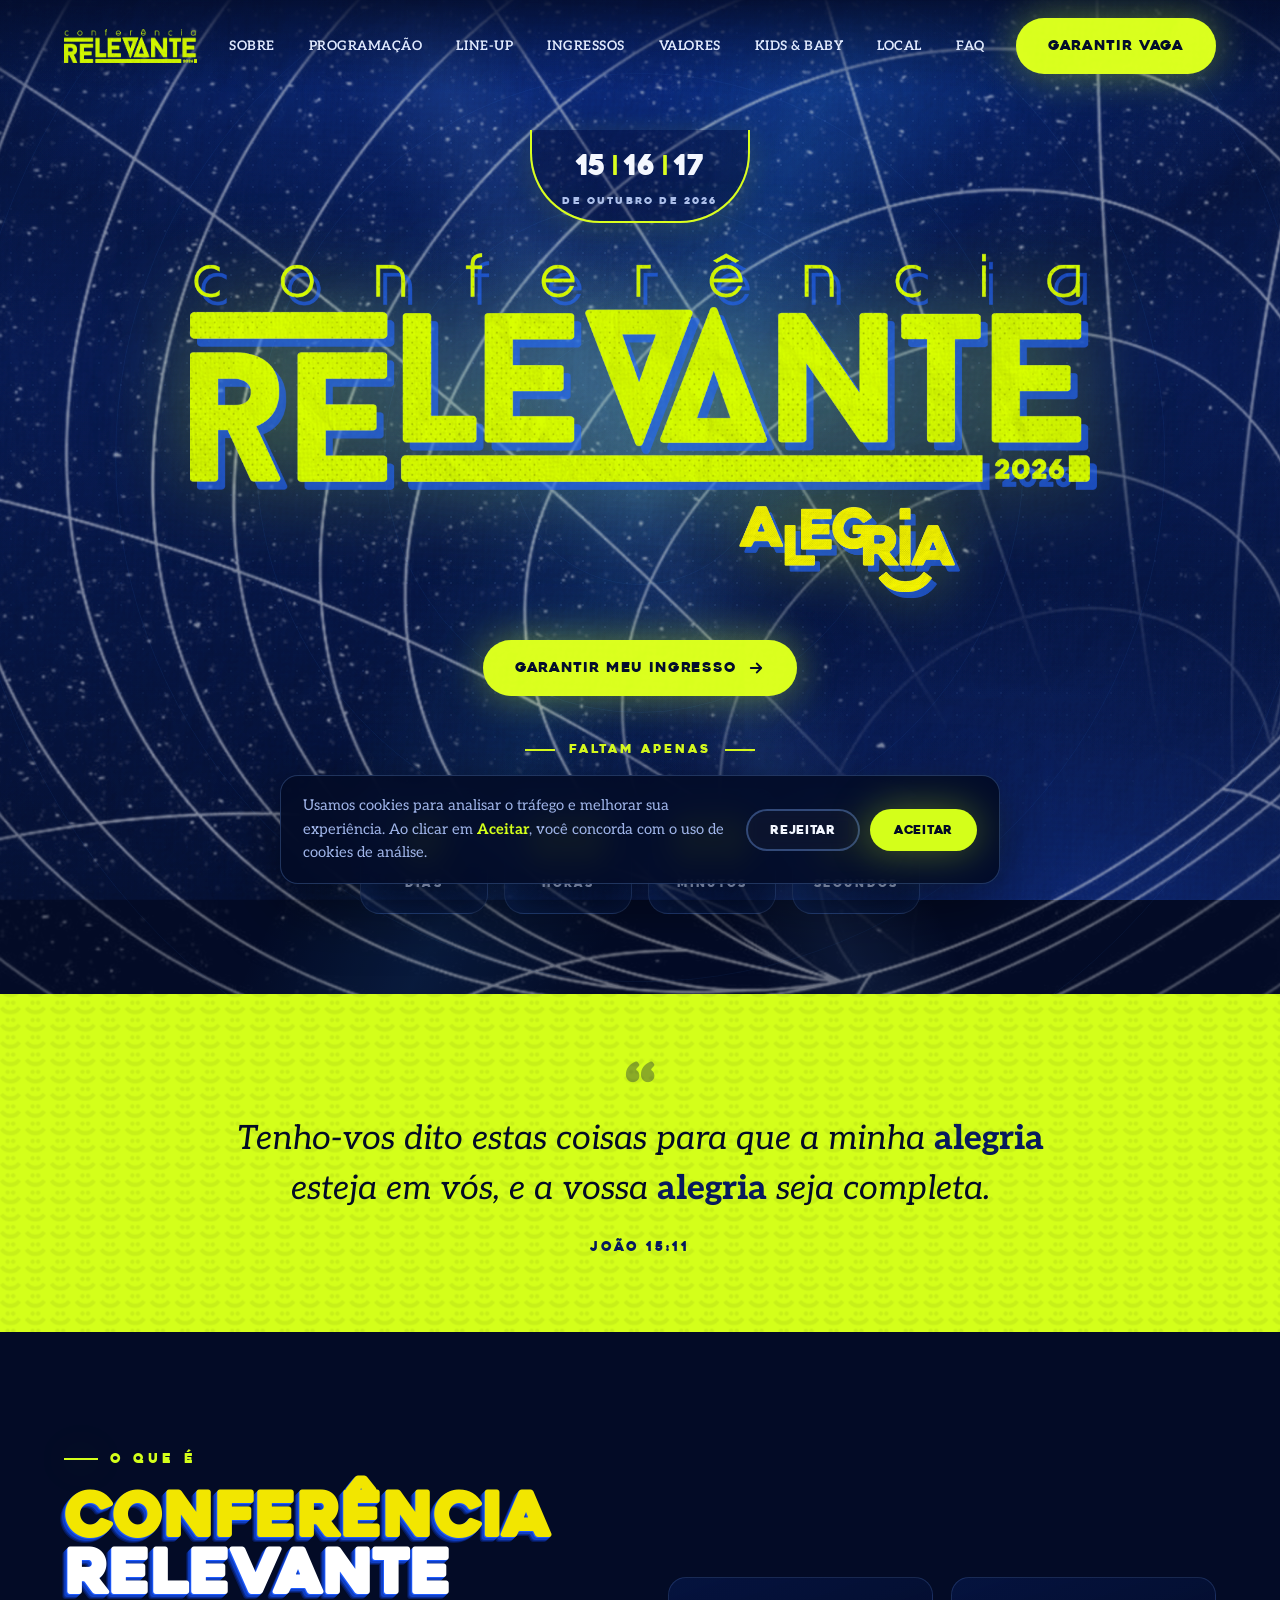
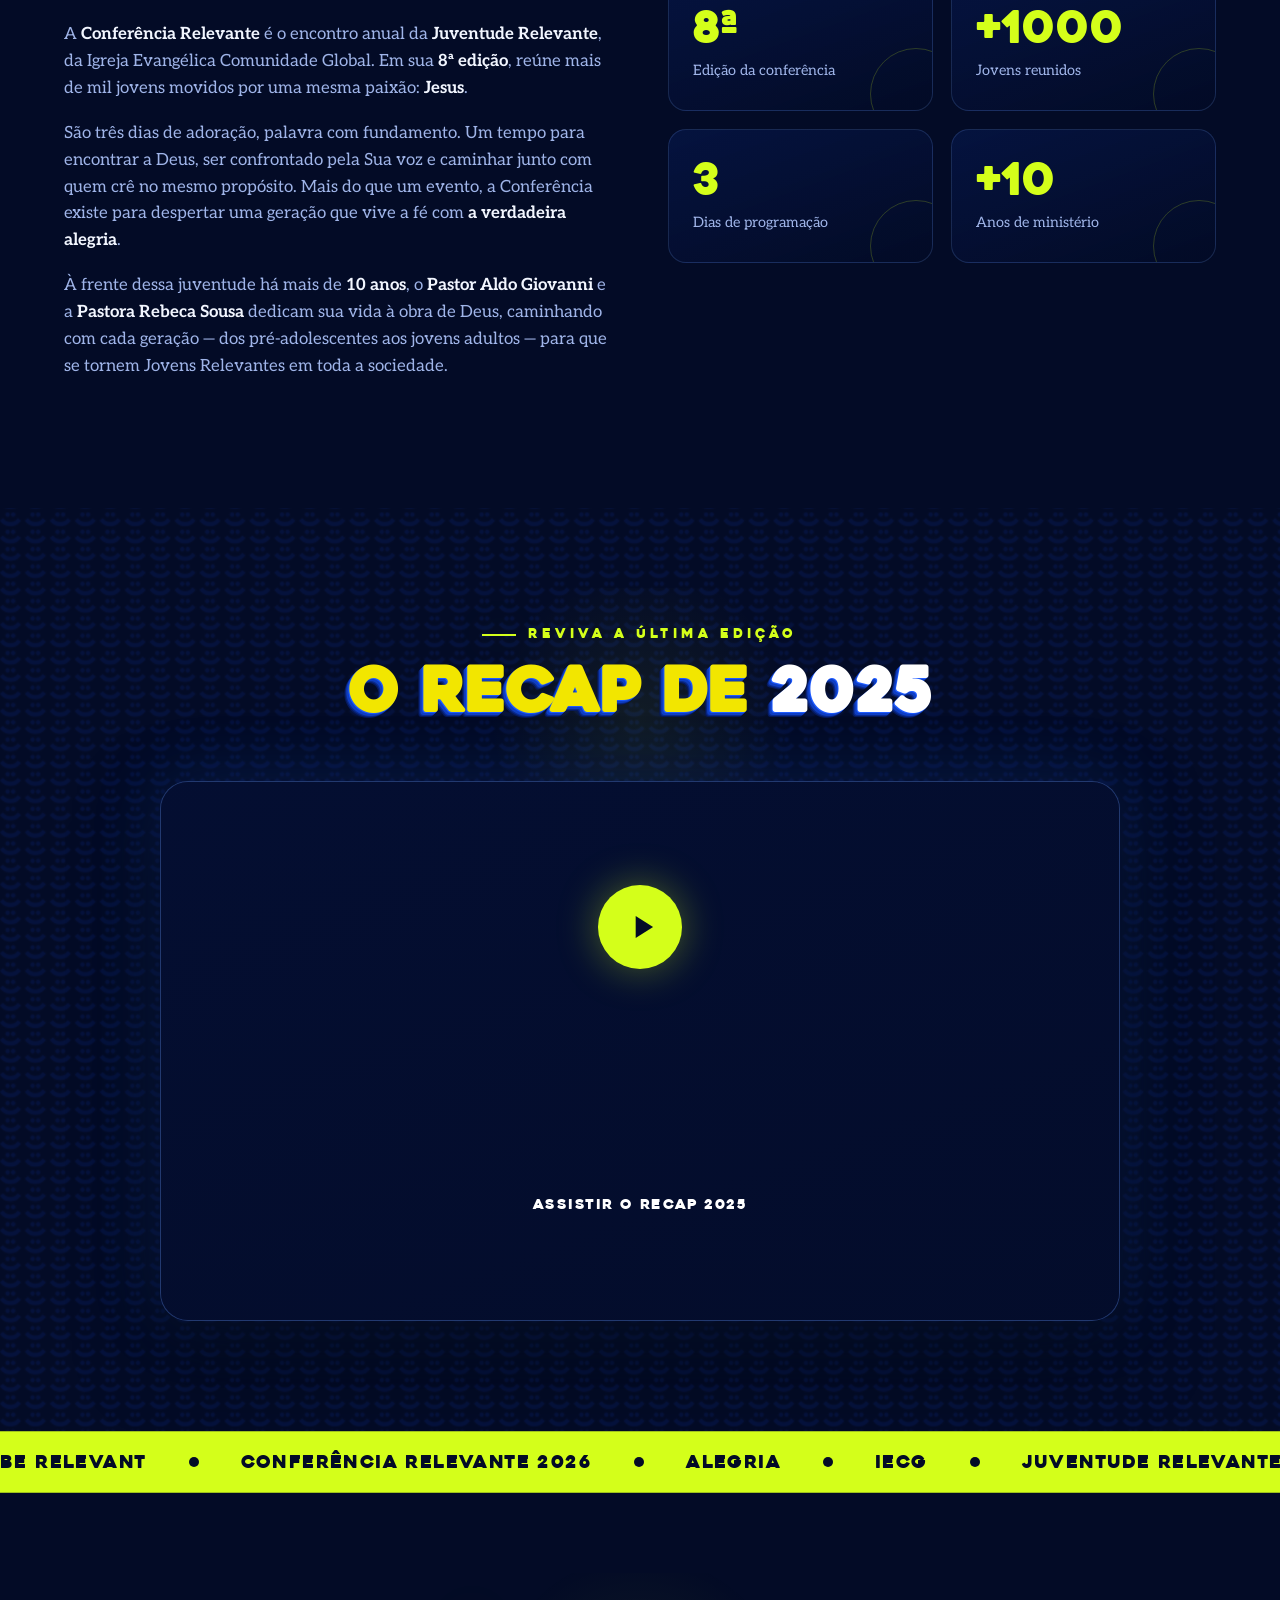
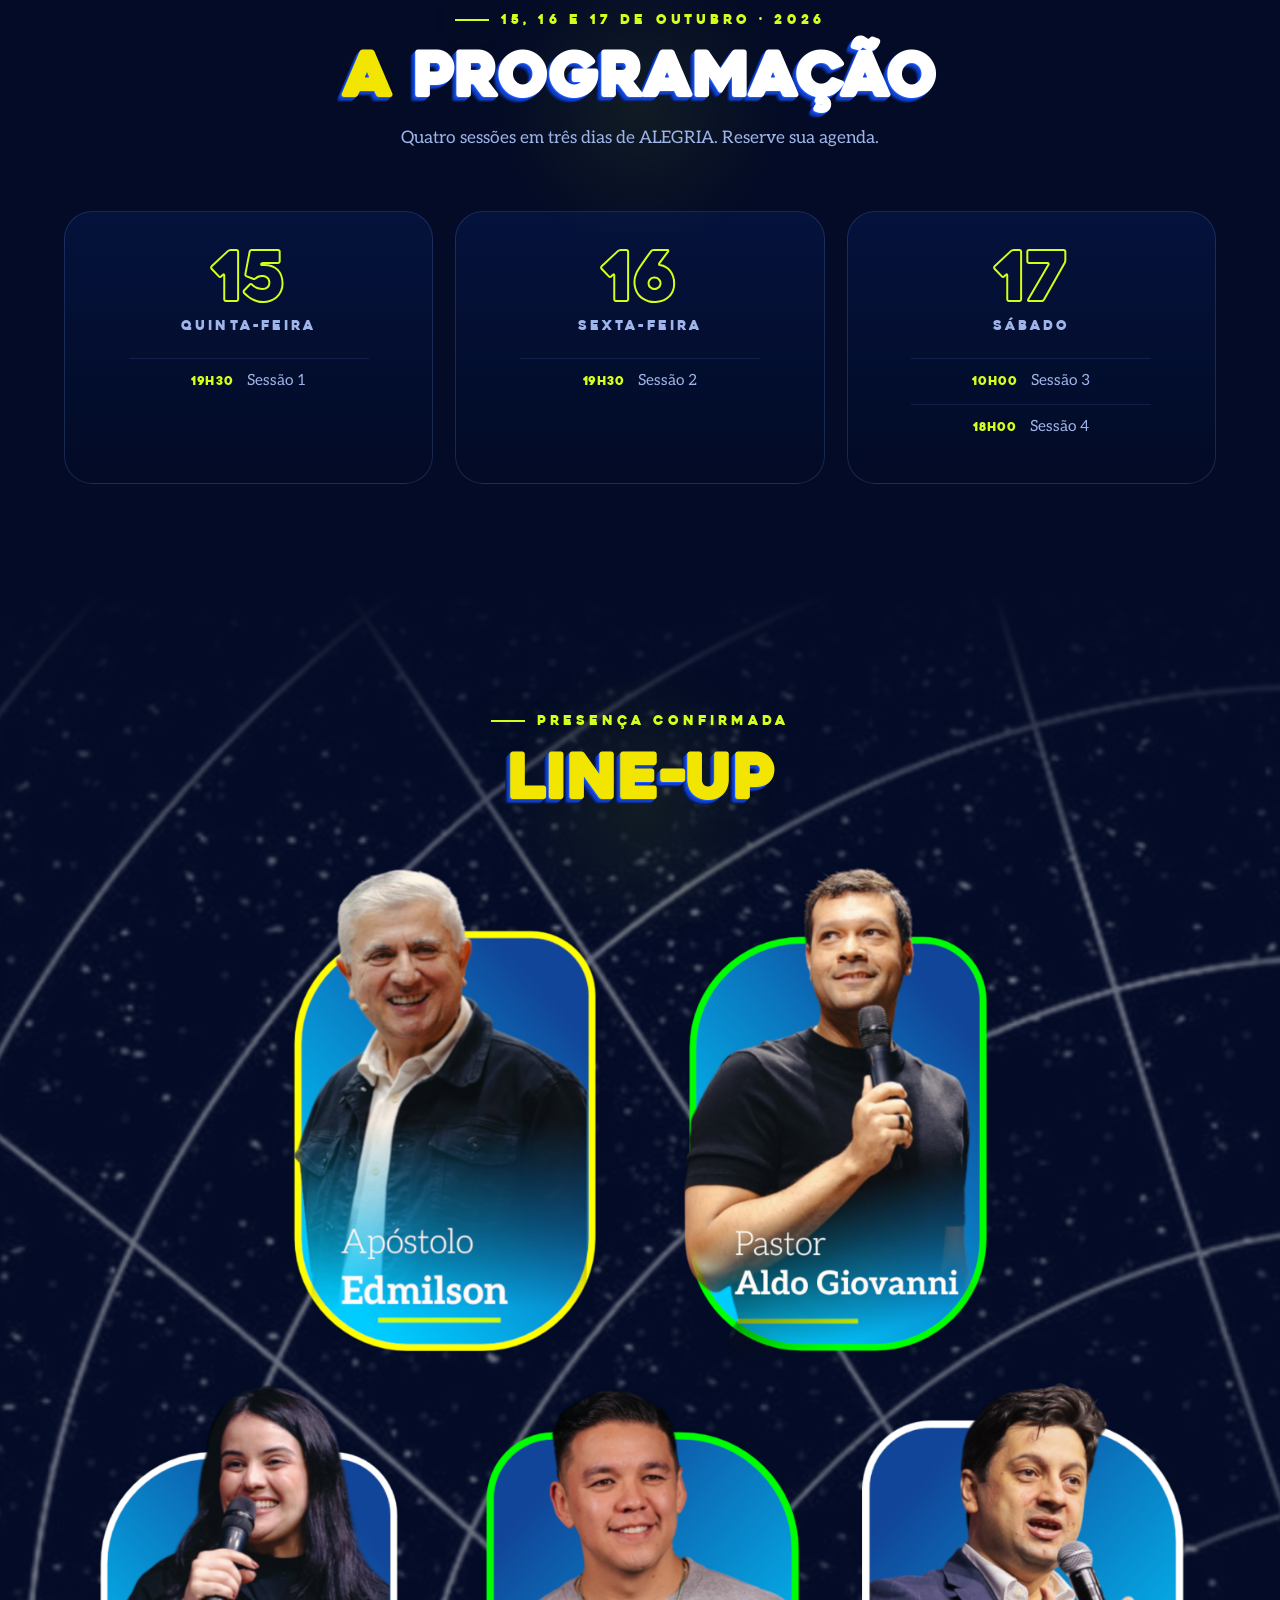
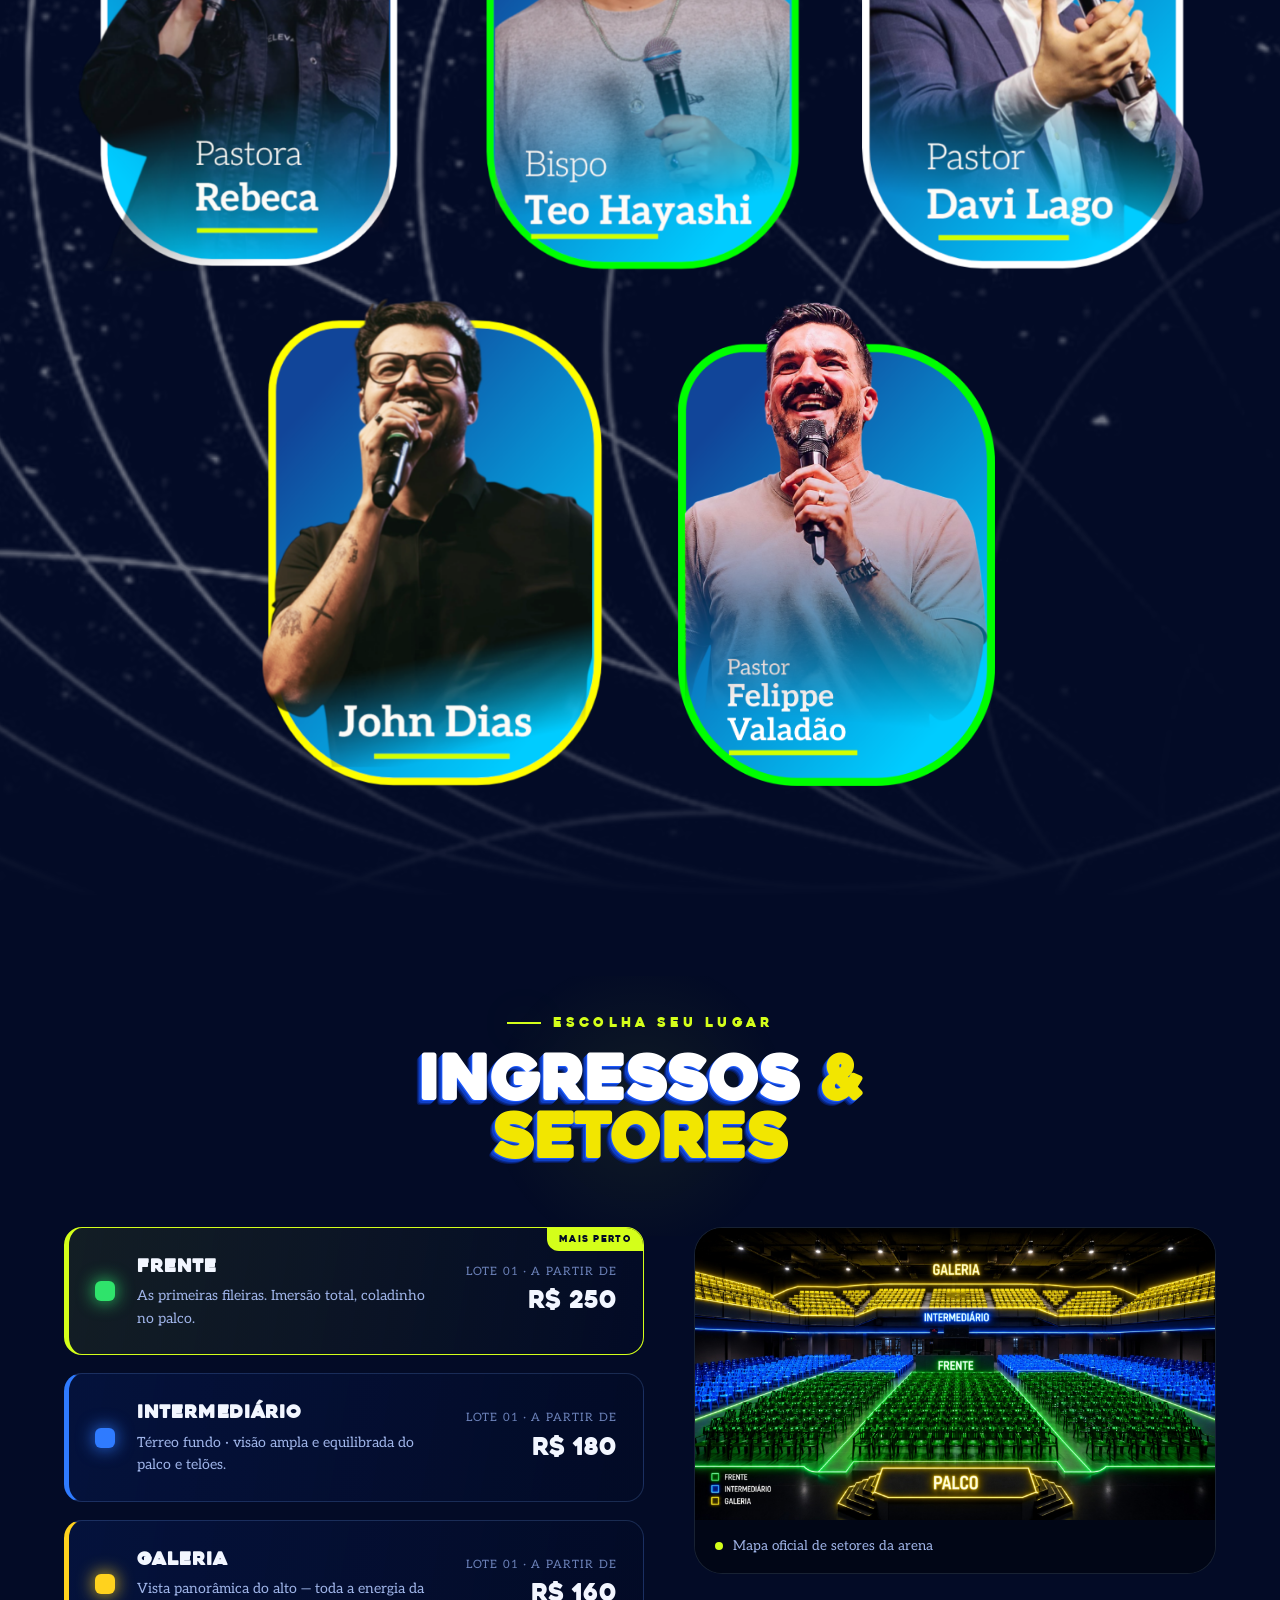
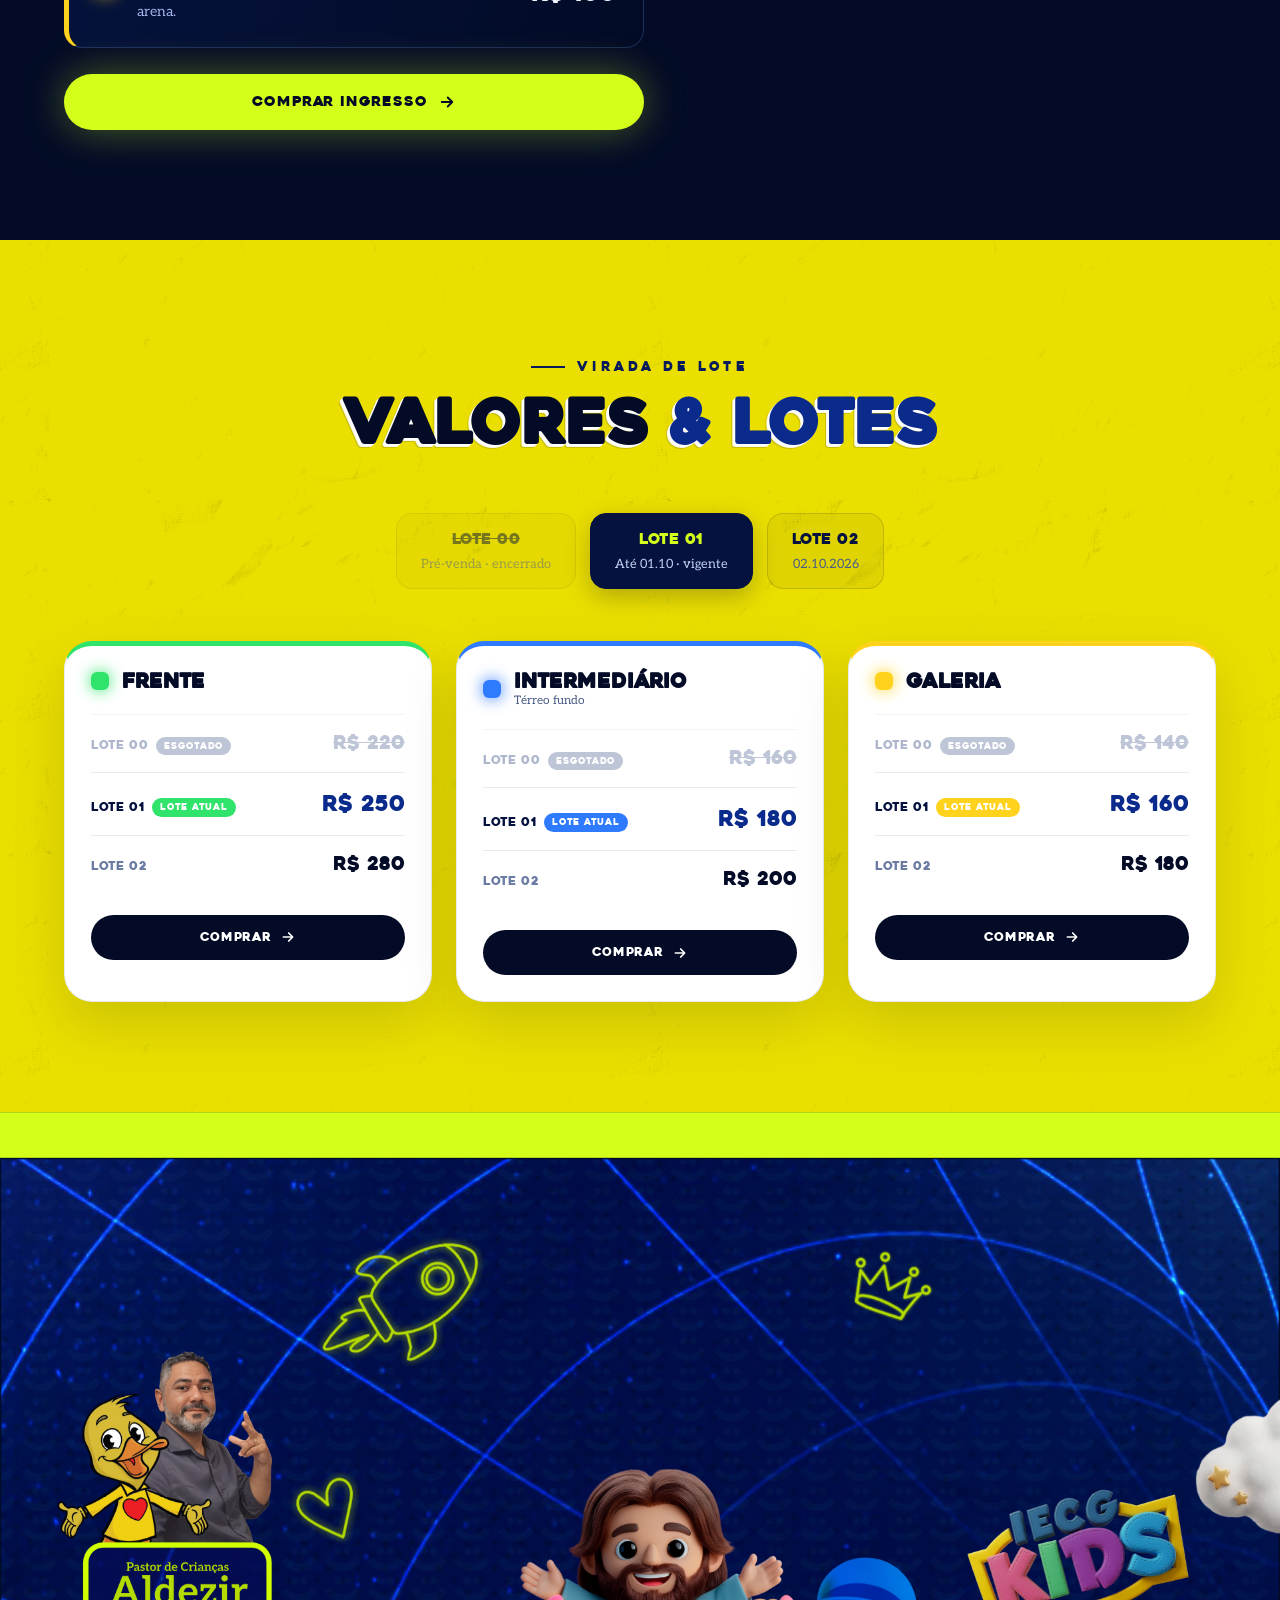
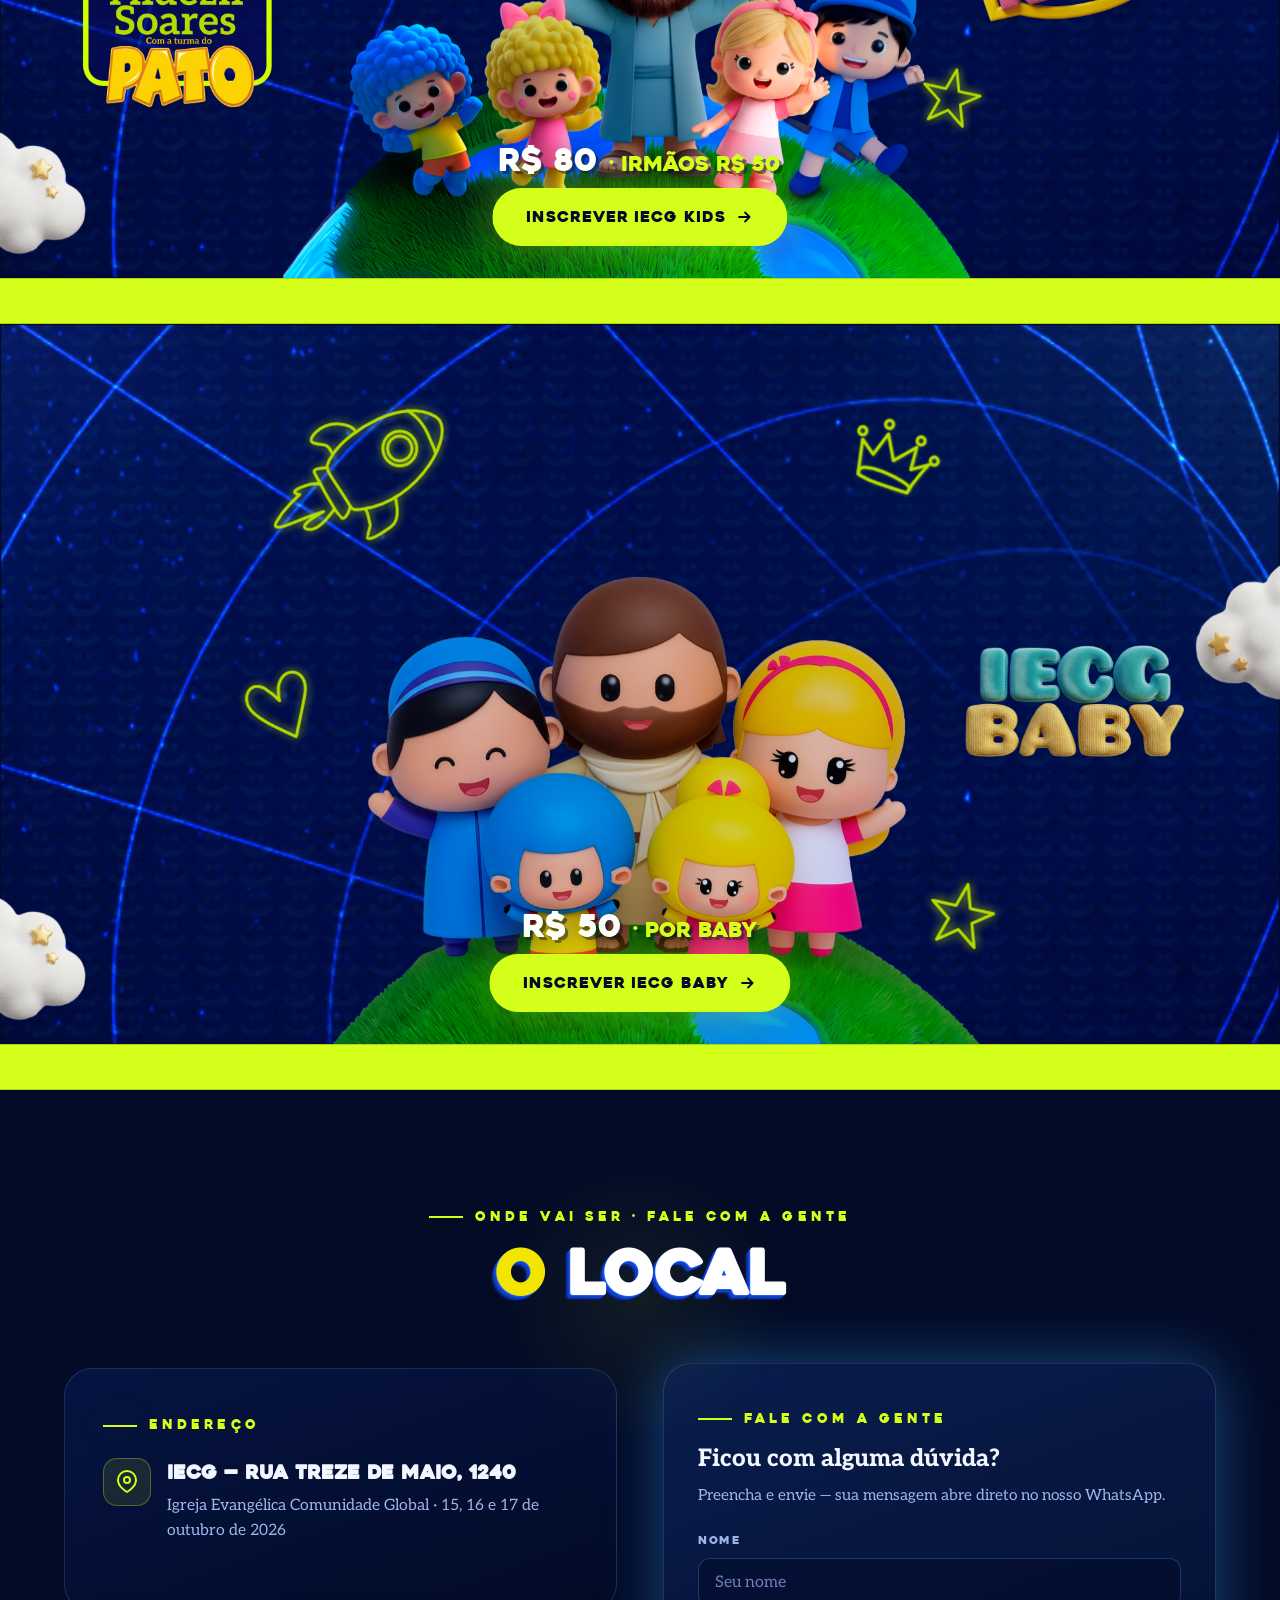
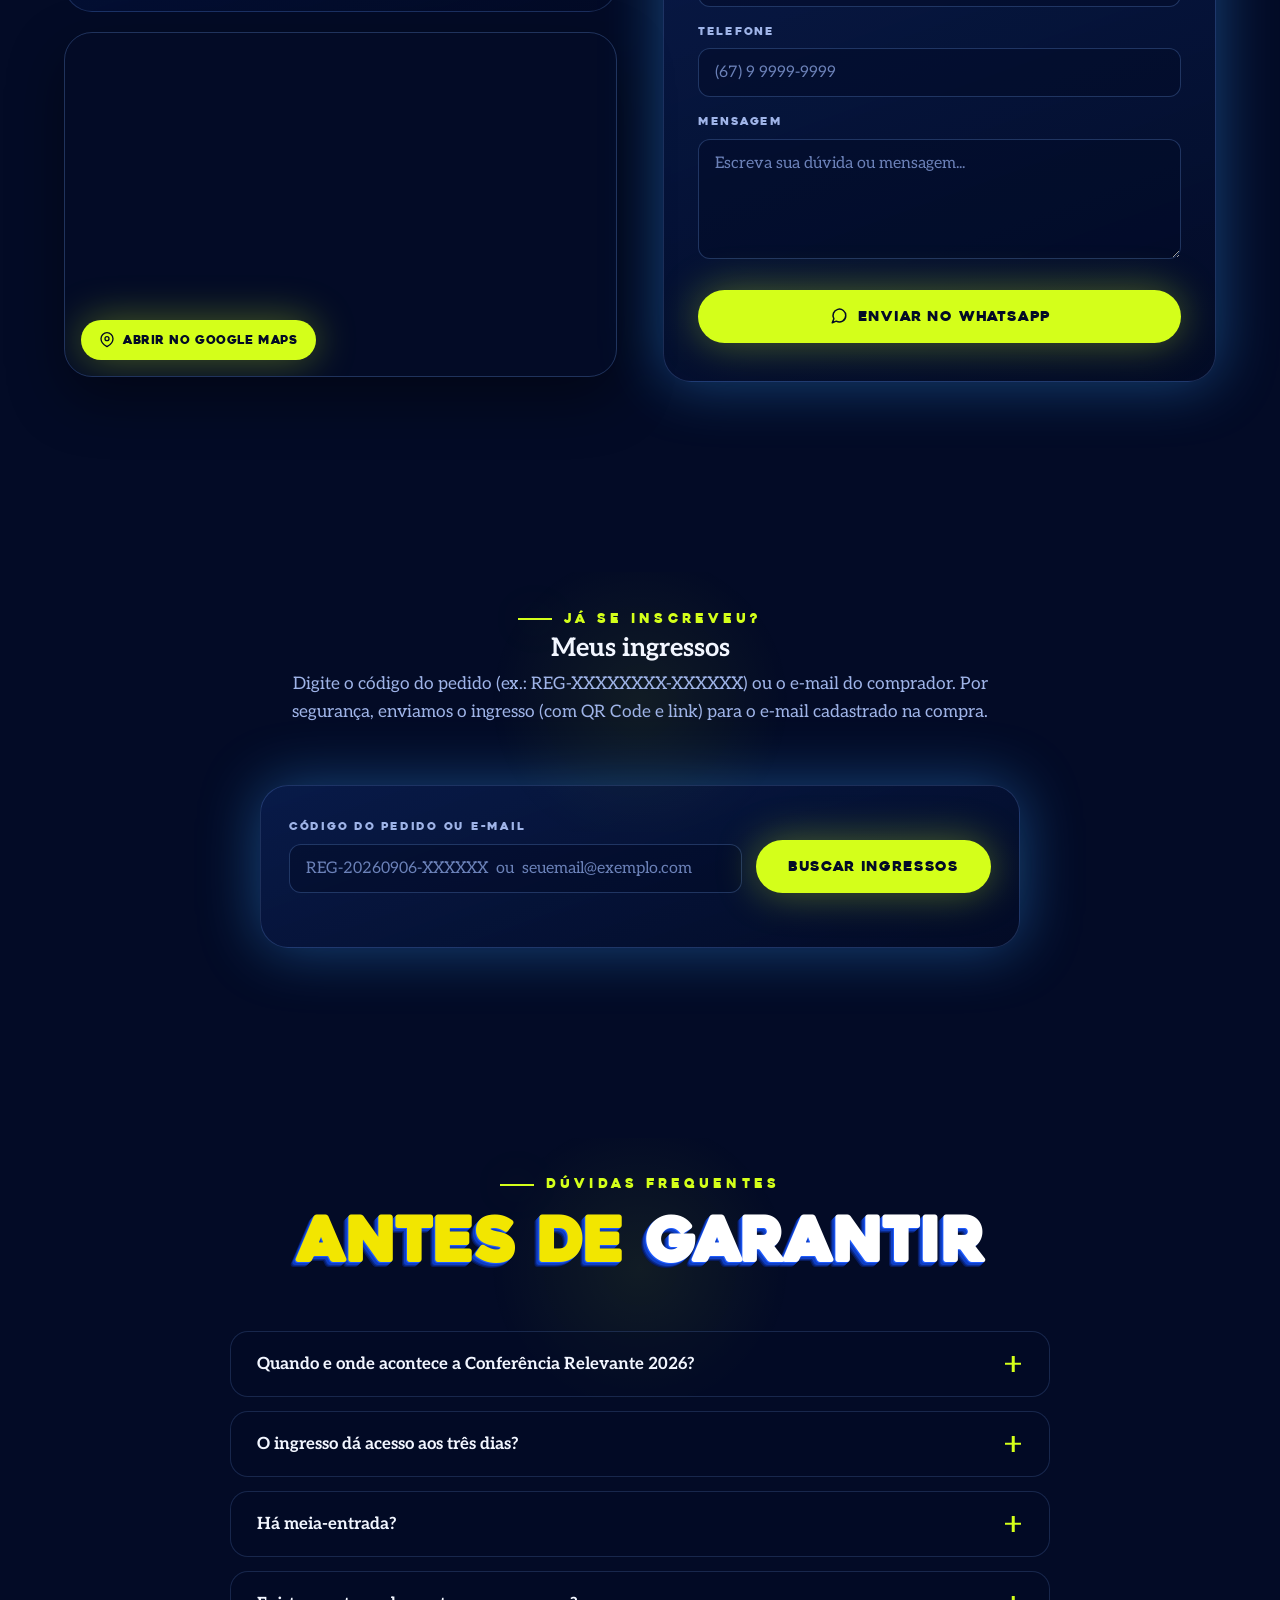
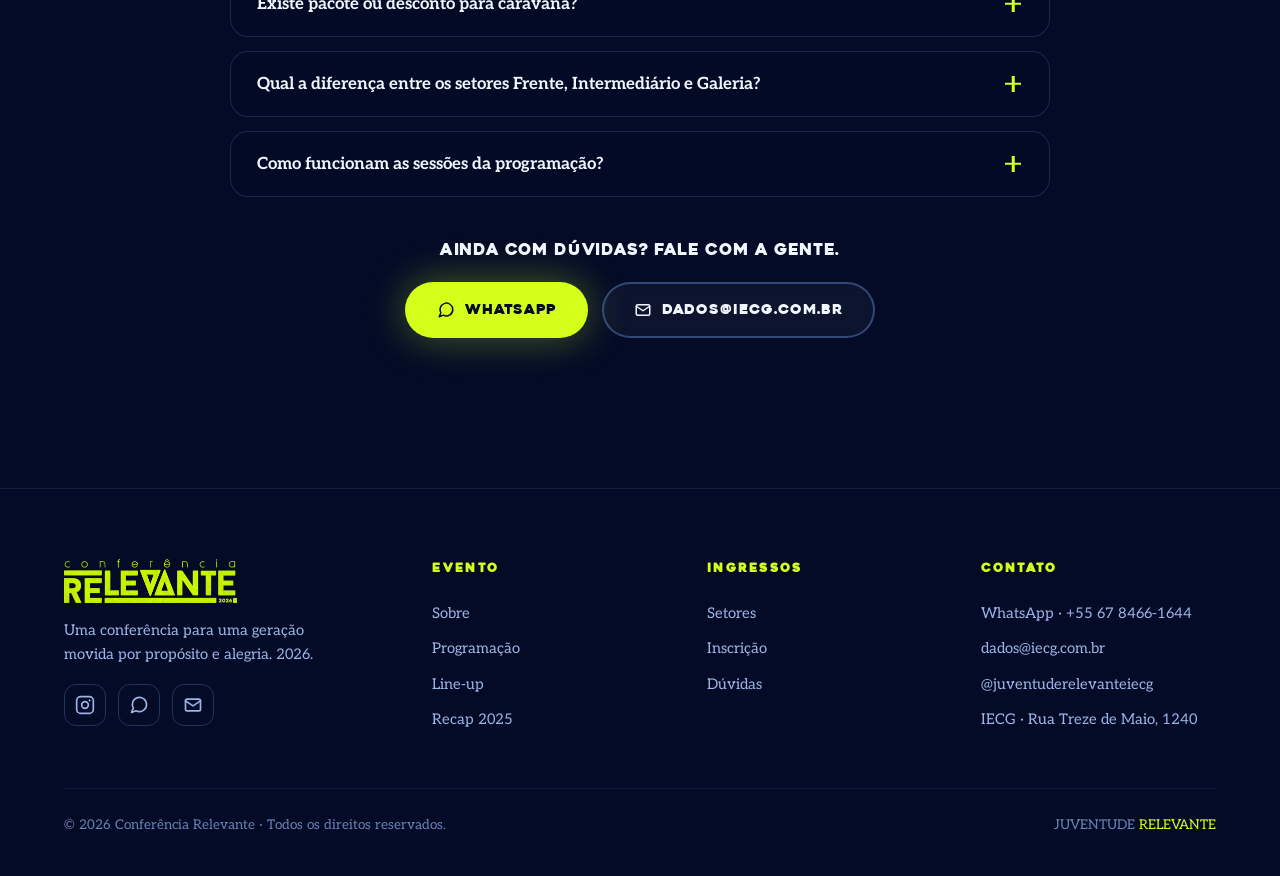
==== commit 53555363: "feat: atualizar textos alternativos e botões de inscrição para seções de crianças e bebês" ====
--- a/index.html
+++ b/index.html
@@ -731,13 +731,13 @@
           <img
             class="kb-l l-pastor"
             src="assets/kids/L4.png"
-            alt="Pastor de crianças Aldezir Soares e a turma do Pato"
+            alt="Pastor de IECG KIDSs Aldezir Soares e a turma do Pato"
             loading="lazy"
           />
           <img
             class="kb-l l-grupo"
             src="assets/kids/L2.png"
-            alt="Jesus e as crianças"
+            alt="Jesus e as IECG KIDSs"
             loading="lazy"
           />
           <img
@@ -756,7 +756,7 @@
             rel="noopener"
             class="btn btn-primary kb-btn"
           >
-            Inscrever criança
+            Inscrever IECG KIDS
             <svg
               viewBox="0 0 24 24"
               fill="none"
@@ -806,7 +806,7 @@
           <img
             class="kb-l l-grupo"
             src="assets/baby/L2.png"
-            alt="Jesus e os bebês"
+            alt="Jesus e os IECG BABYs"
             loading="lazy"
           />
           <img
@@ -825,7 +825,7 @@
             rel="noopener"
             class="btn btn-primary kb-btn"
           >
-            Inscrever bebê
+            Inscrever IECG BABY
             <svg
               viewBox="0 0 24 24"
               fill="none"
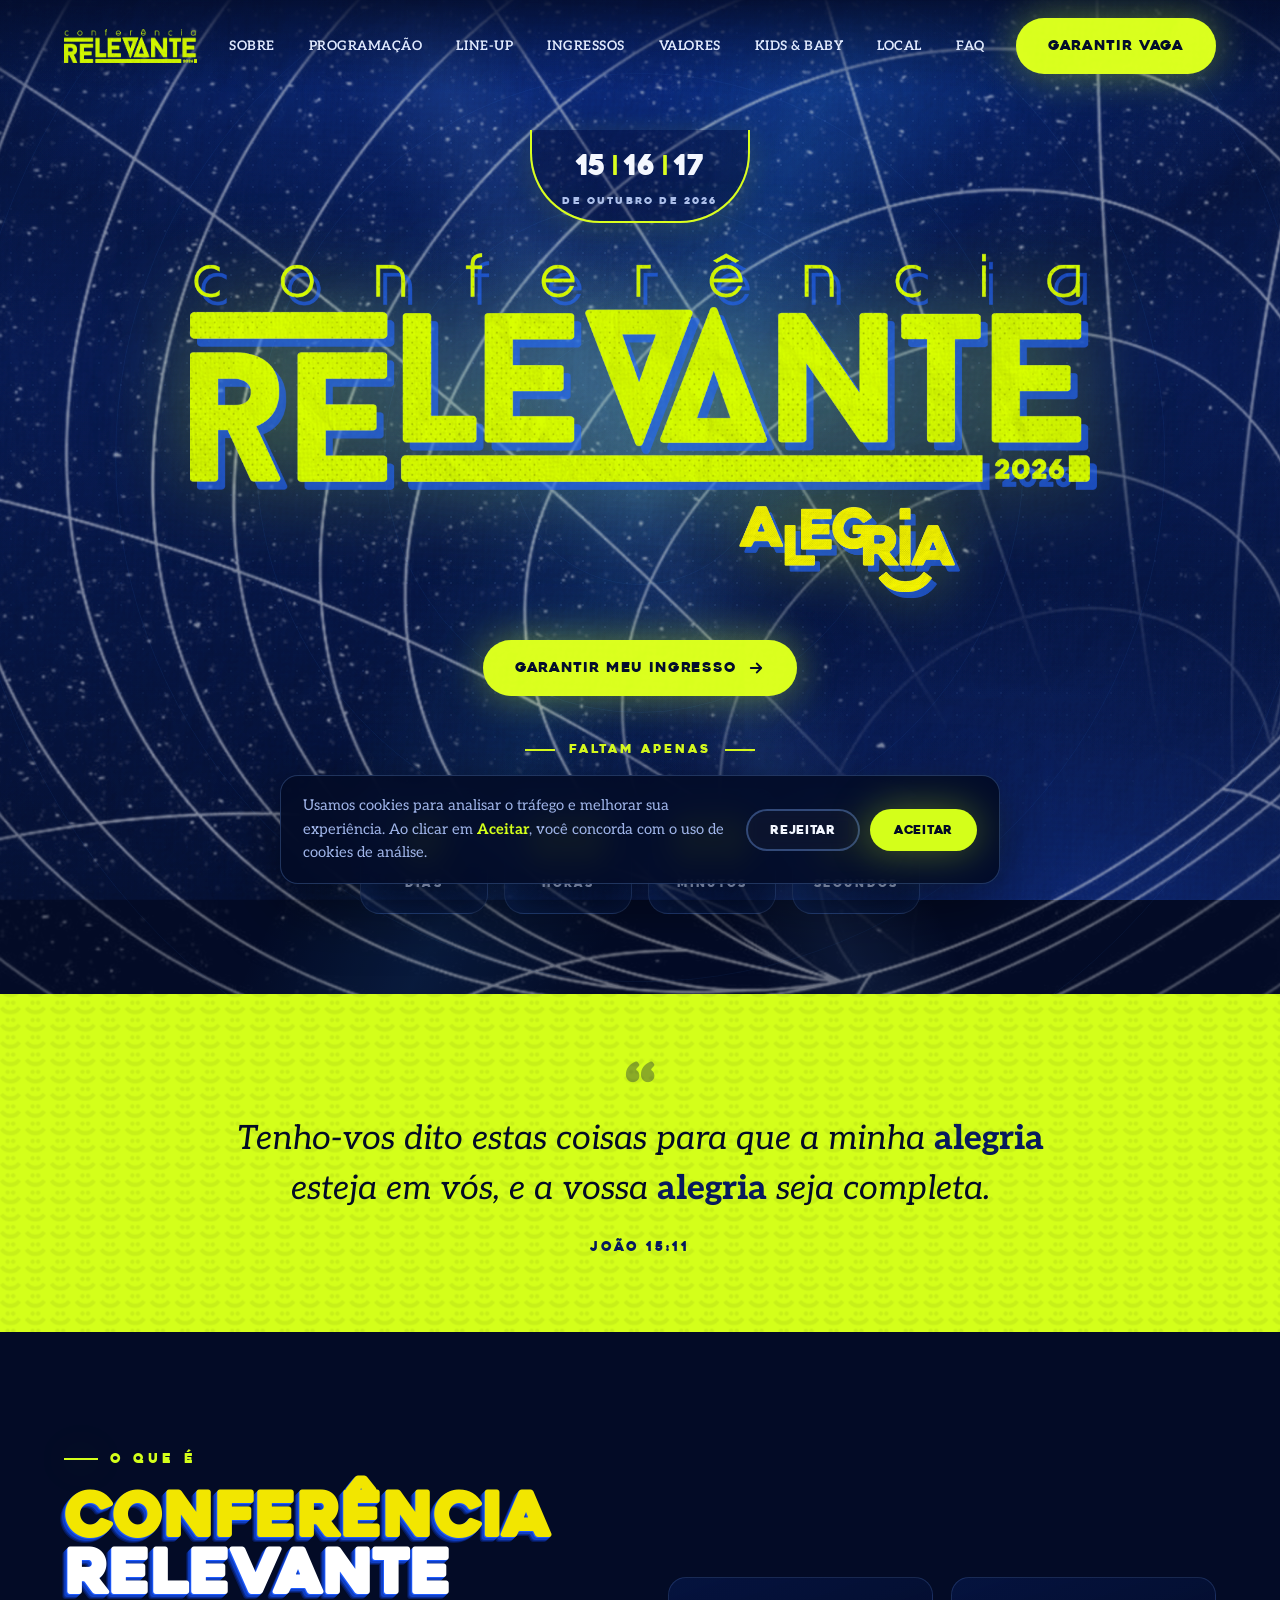
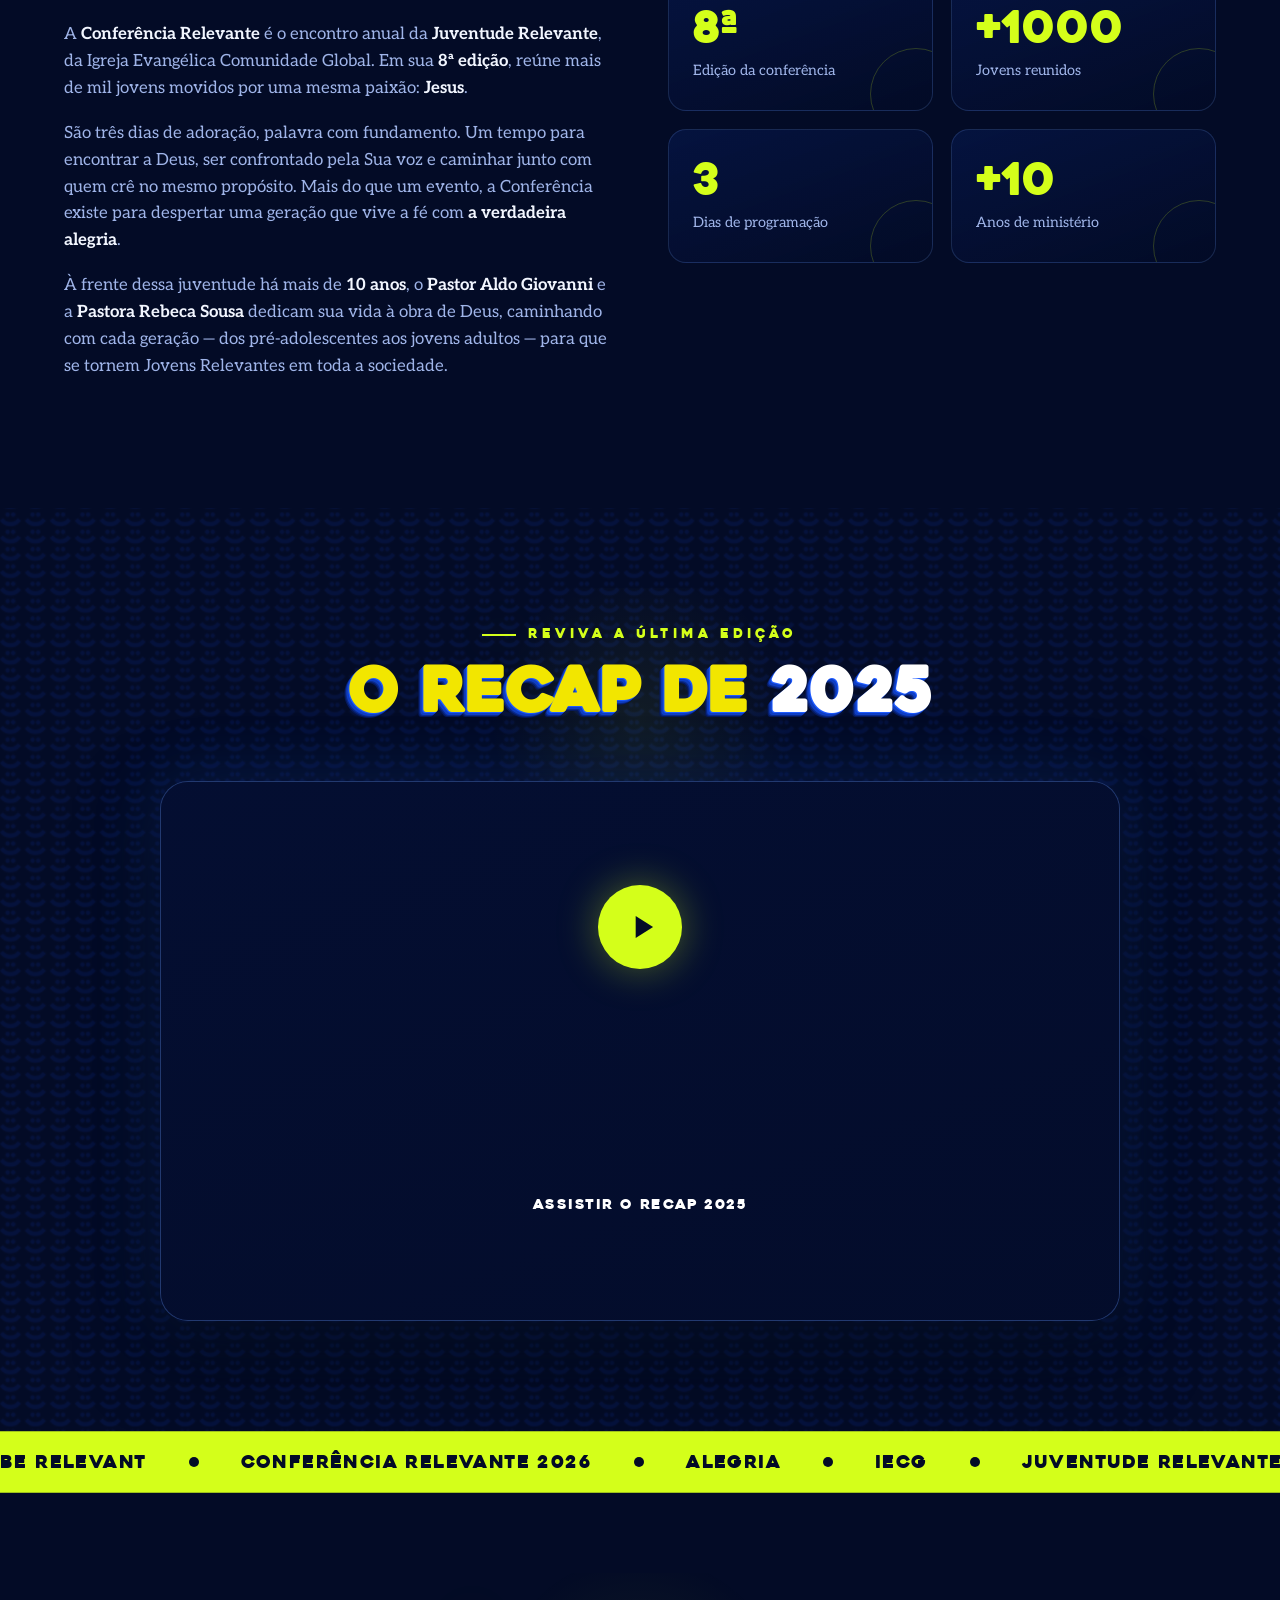
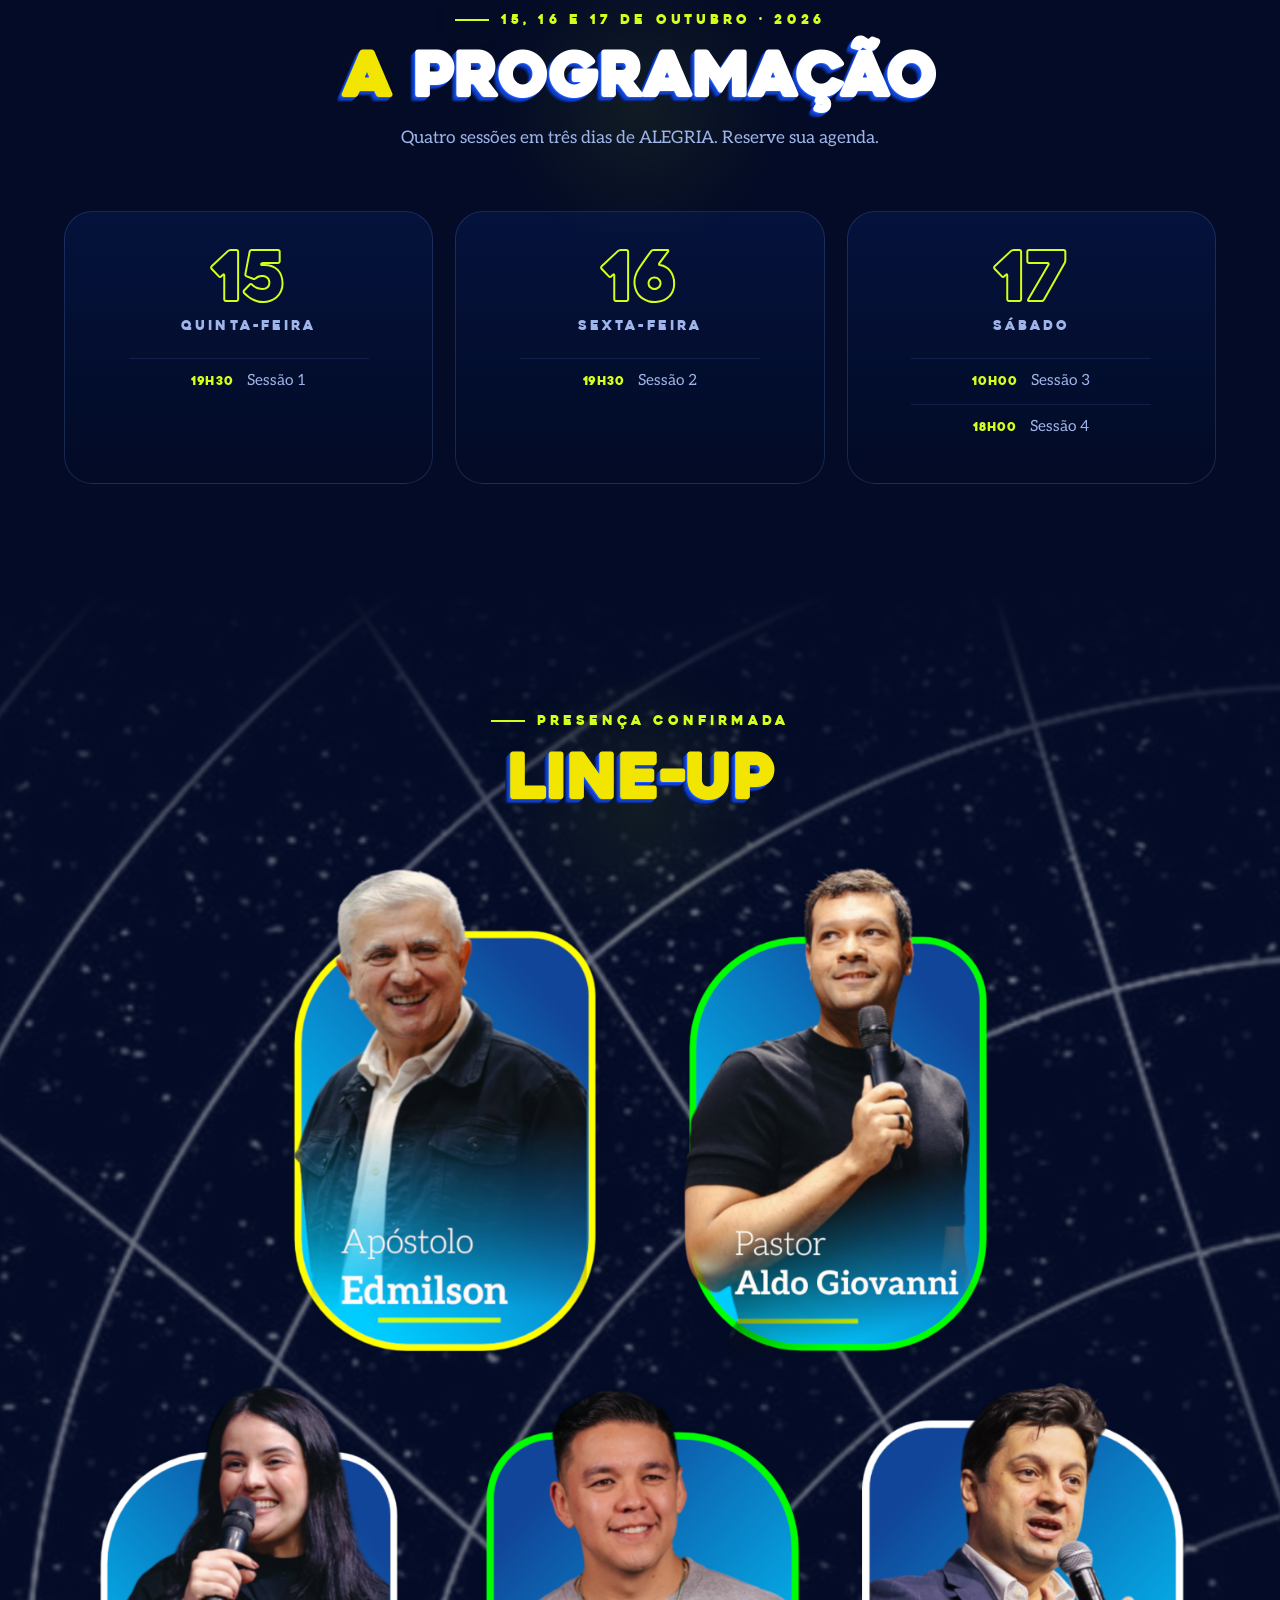
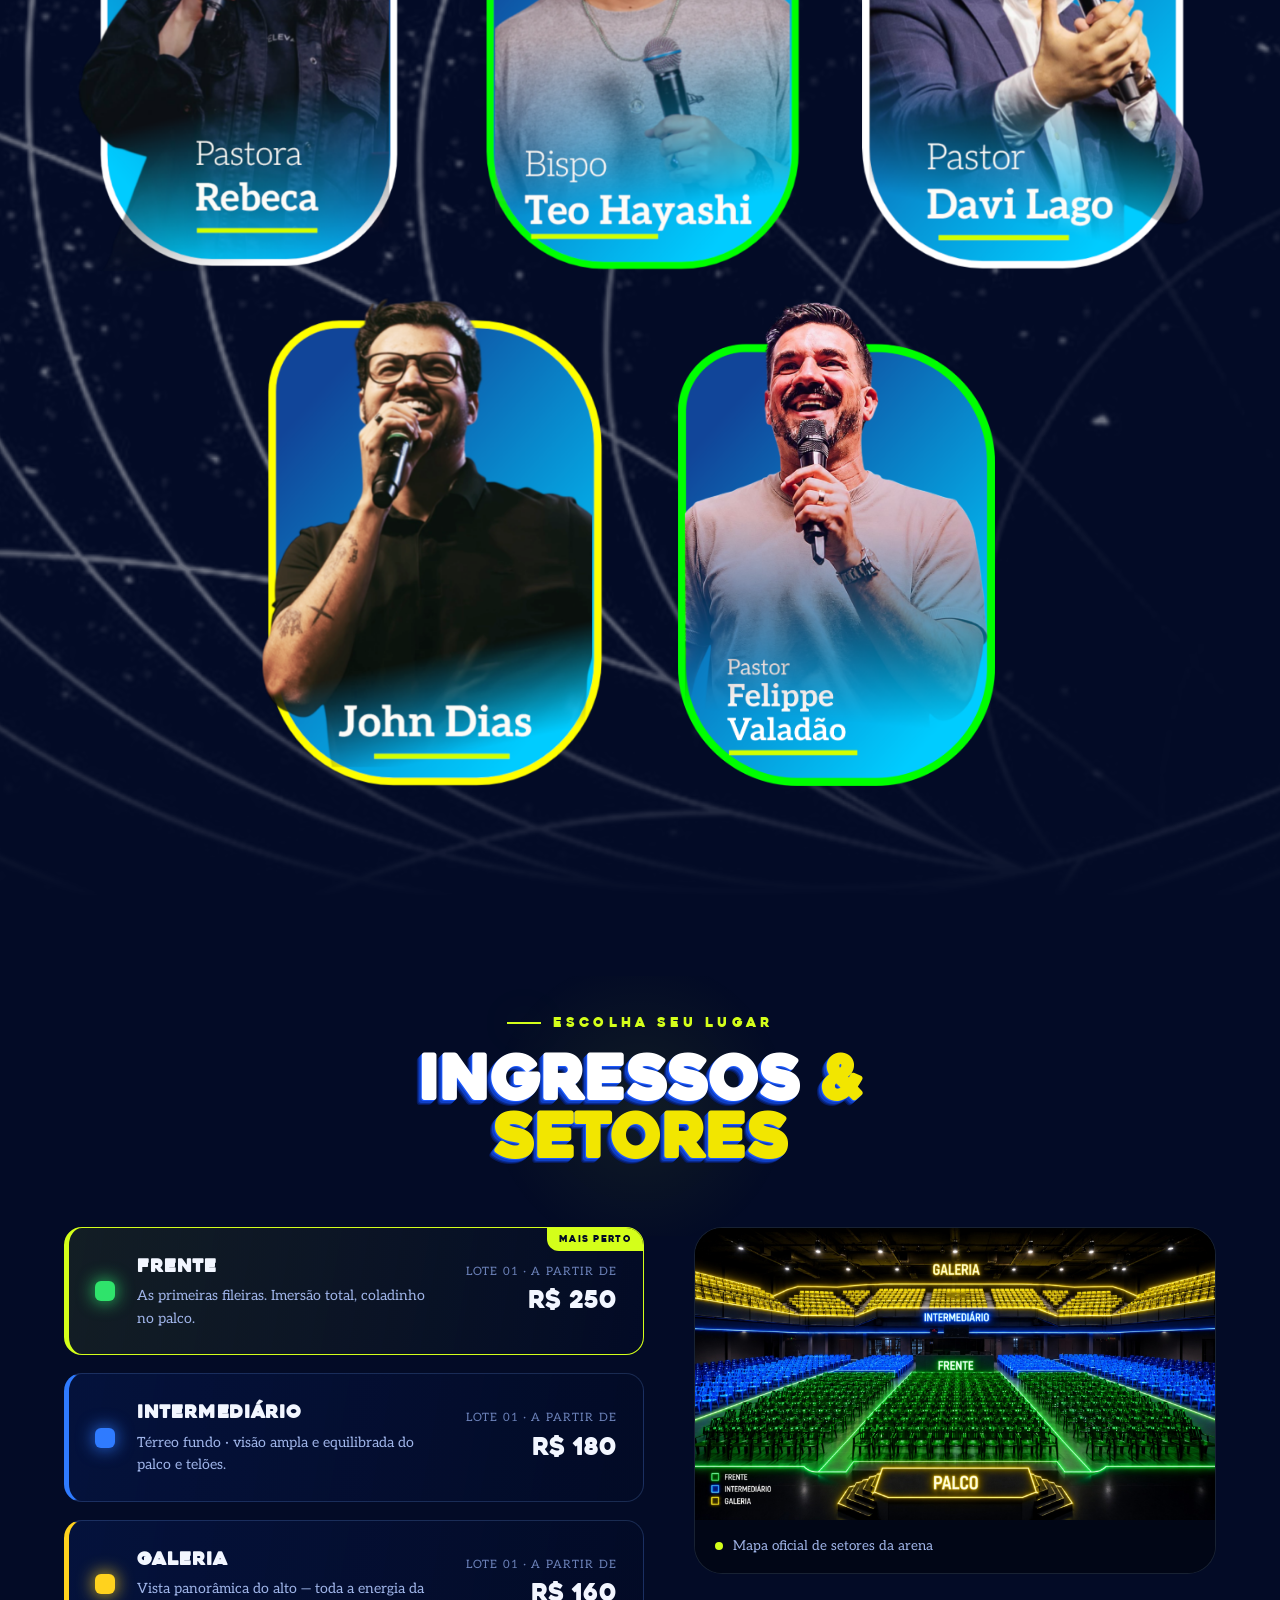
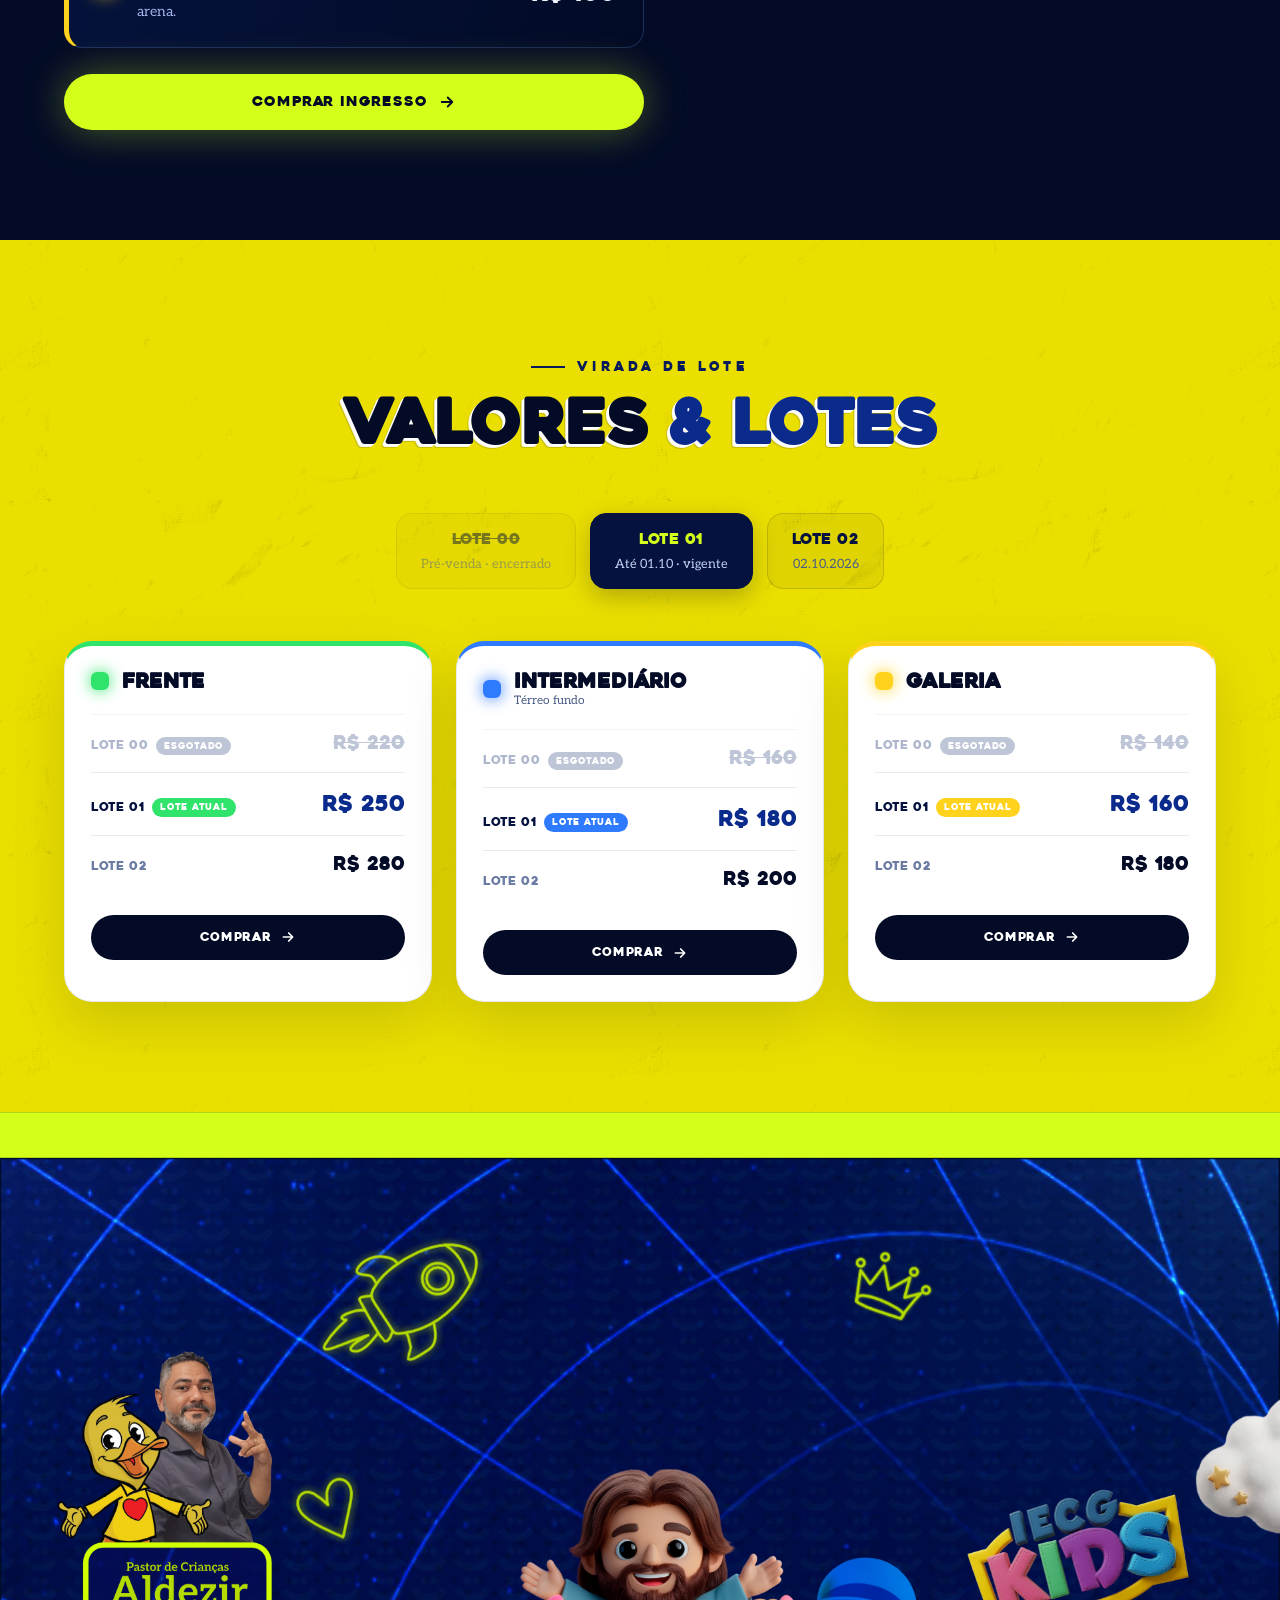
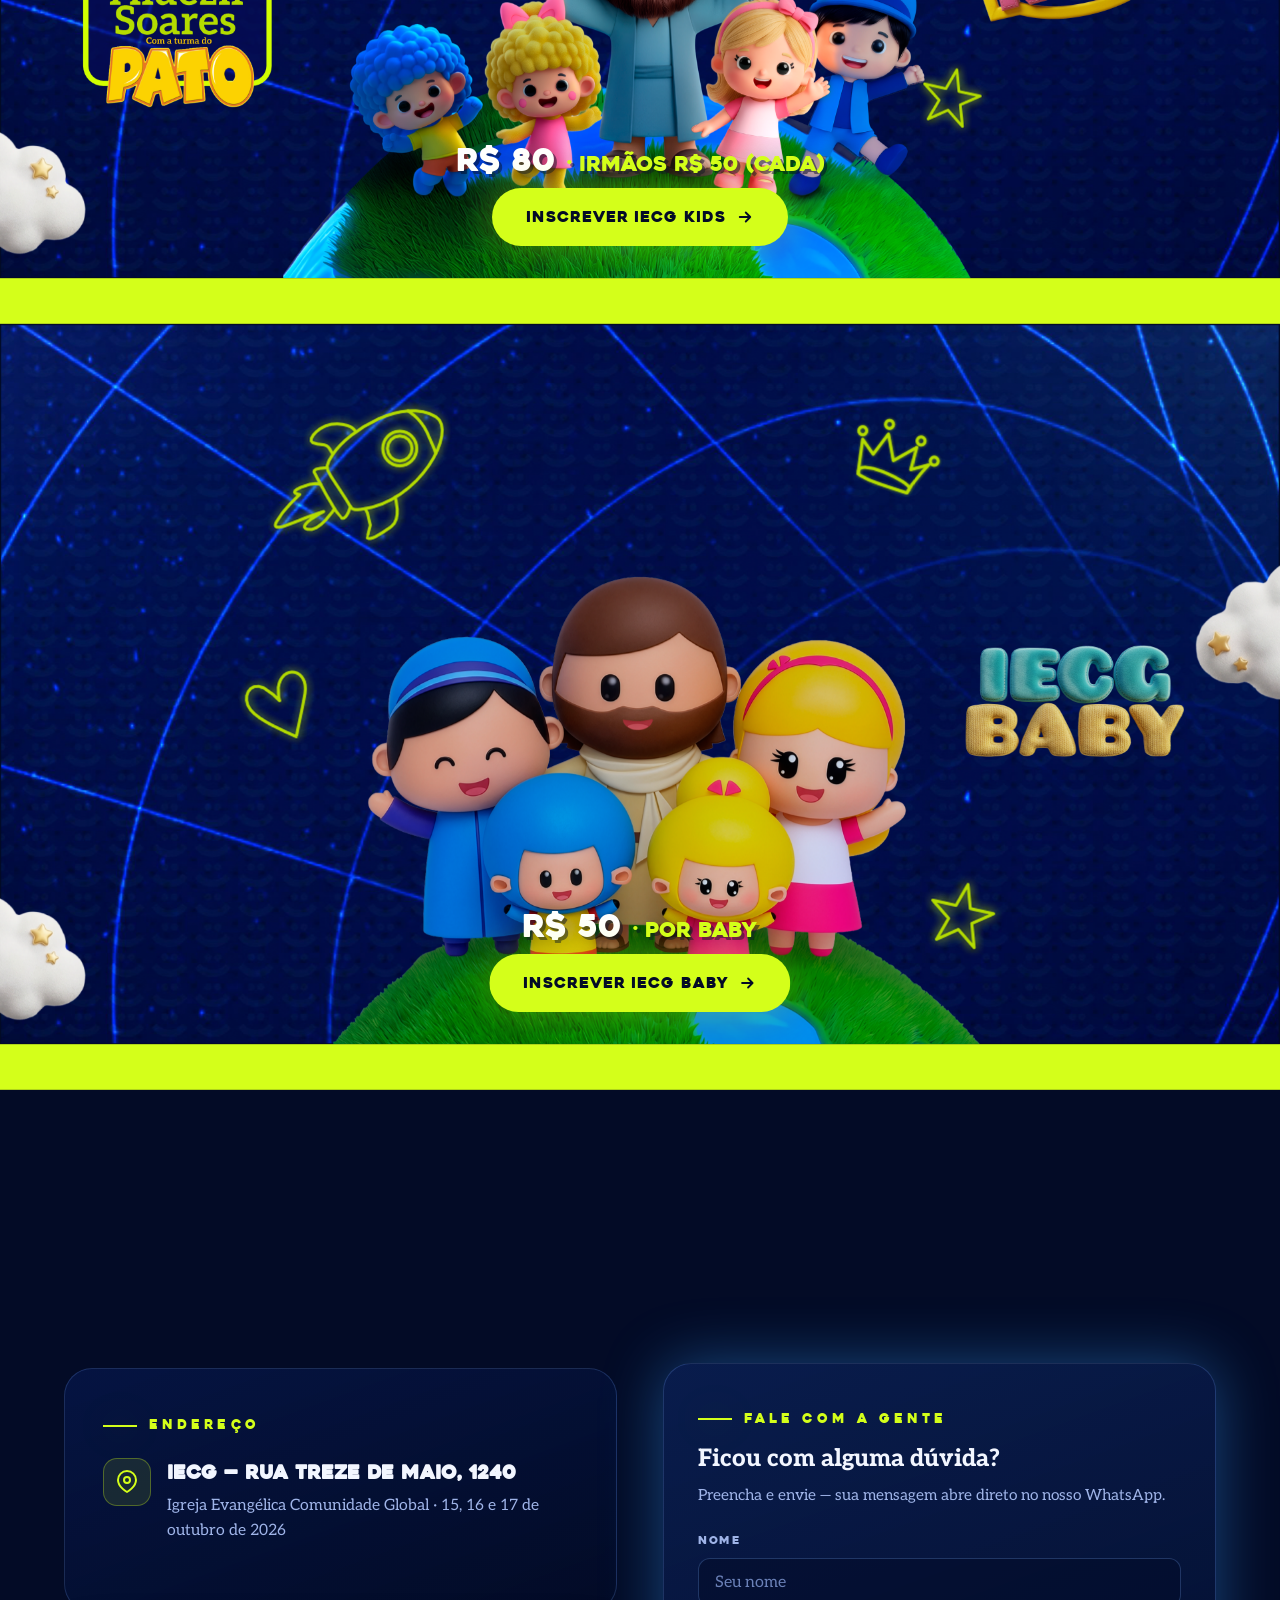
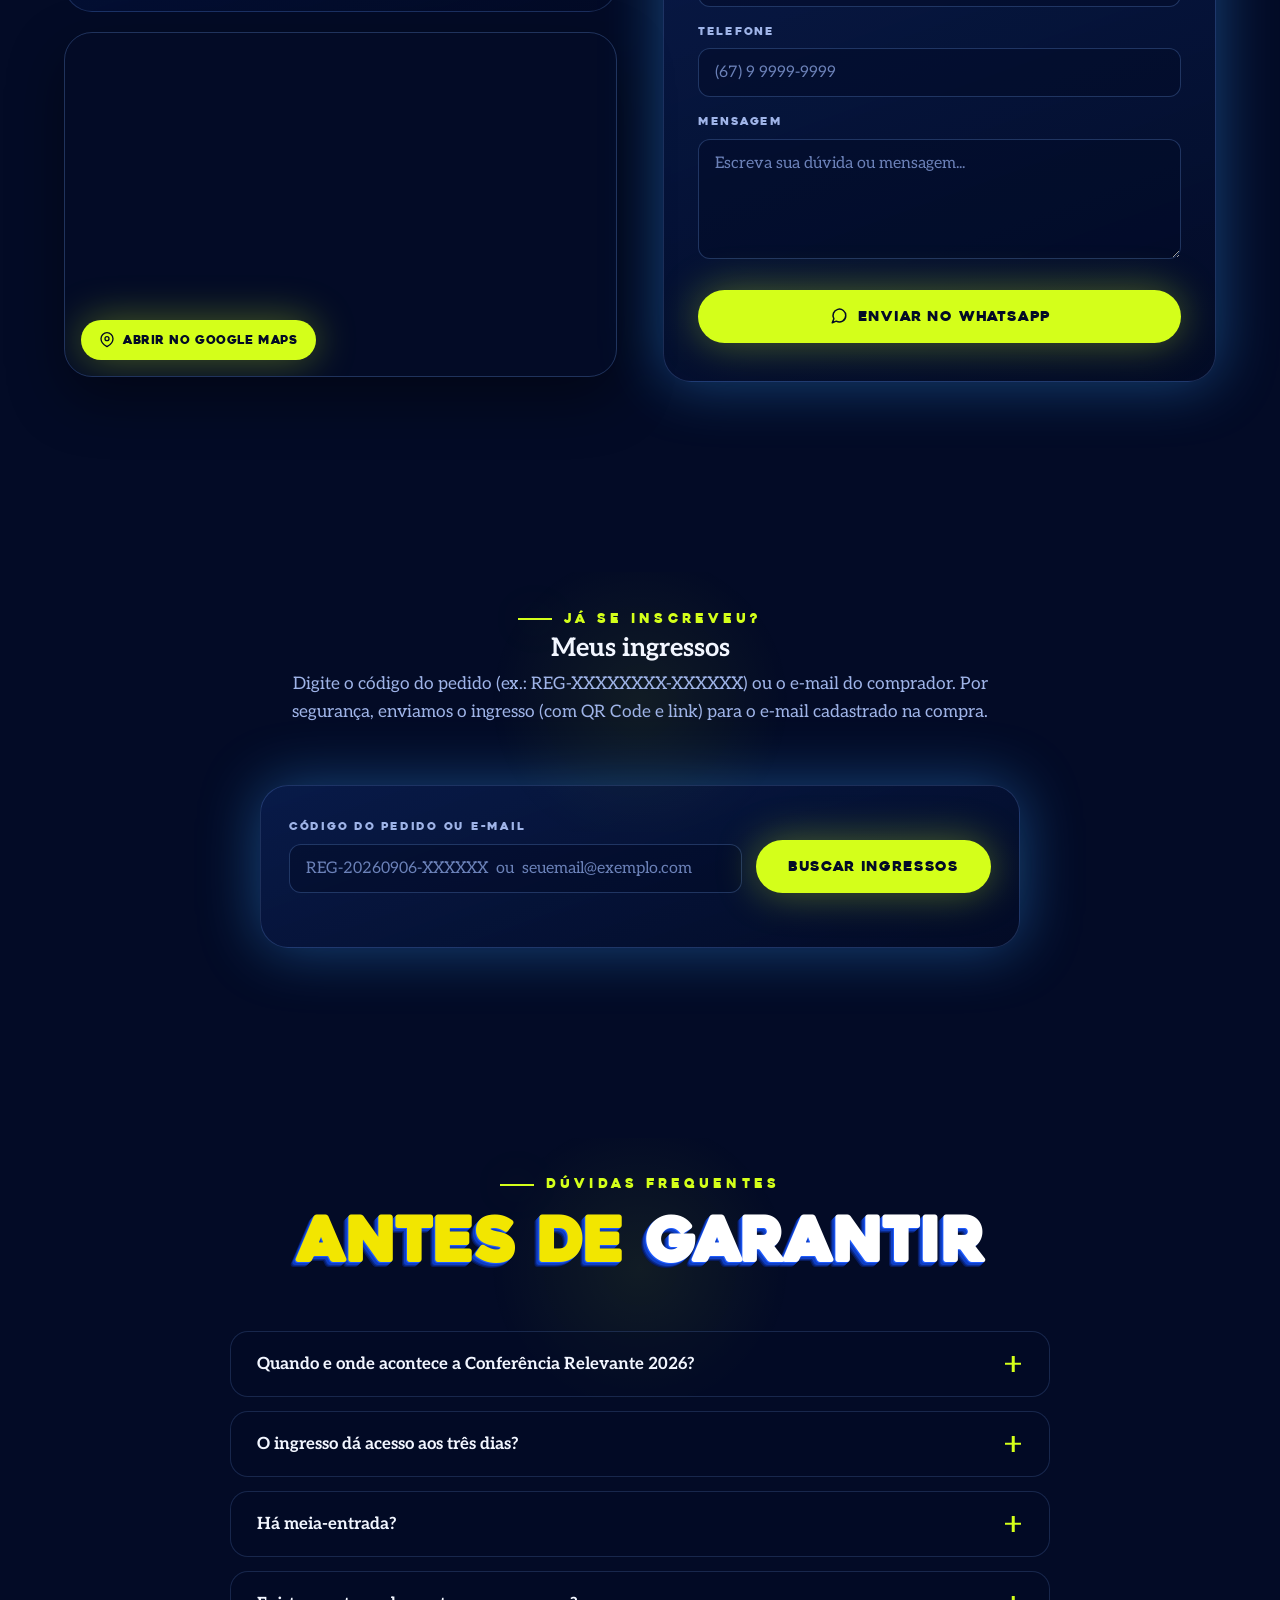
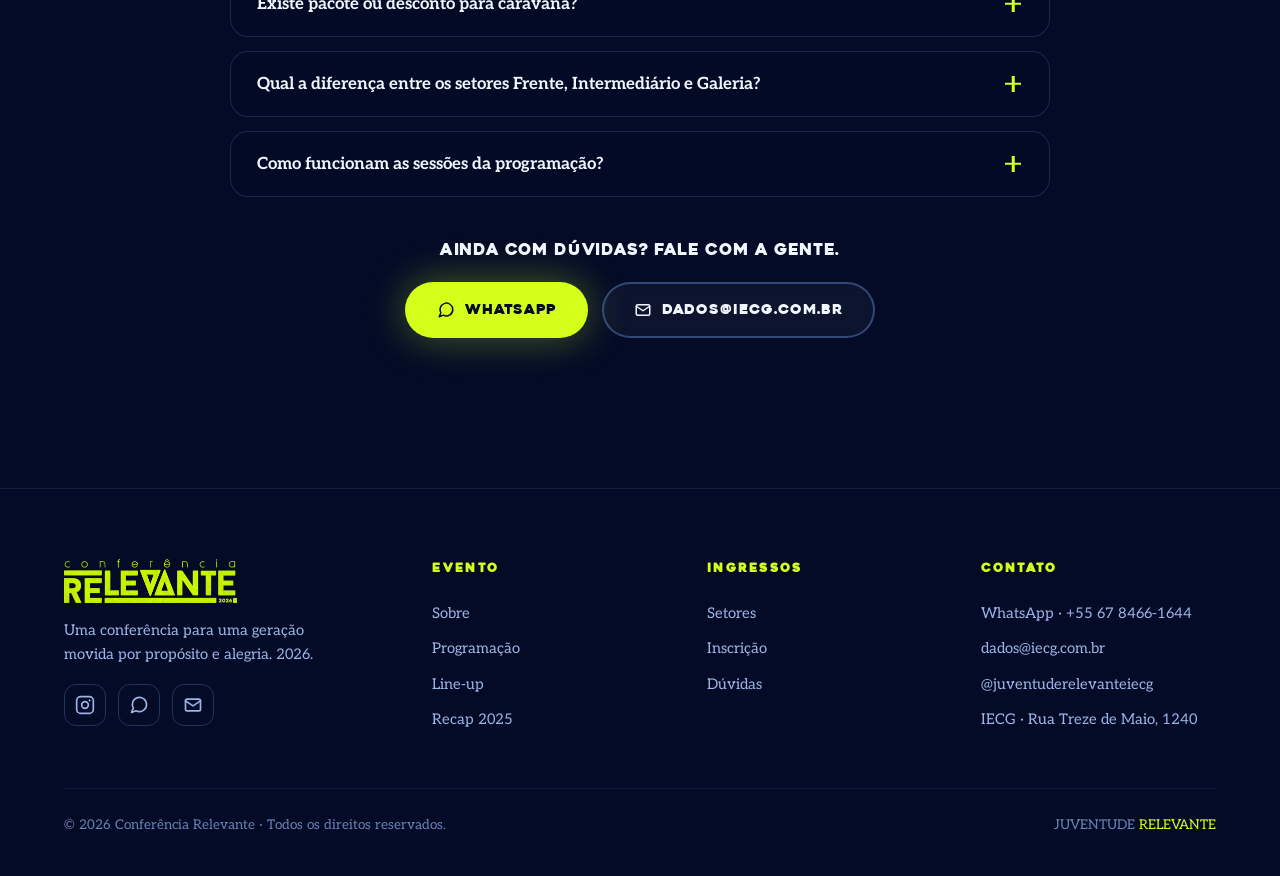
==== commit a7deee74: "feat: atualizar texto do preço na seção de inscrição para maior clareza" ====
--- a/index.html
+++ b/index.html
@@ -749,7 +749,9 @@
         </div>
 
         <div class="kb-cta">
-          <span class="kb-price">R$ 80 <small>· irmãos R$ 50</small></span>
+          <span class="kb-price"
+            >R$ 80 <small>· irmãos R$ 50 (cada) </small></span
+          >
           <a
             href="https://app.iecg.com.br/eventos/f030c55a-843b-485d-8662-8c57dc5cb1ad"
             target="_blank"
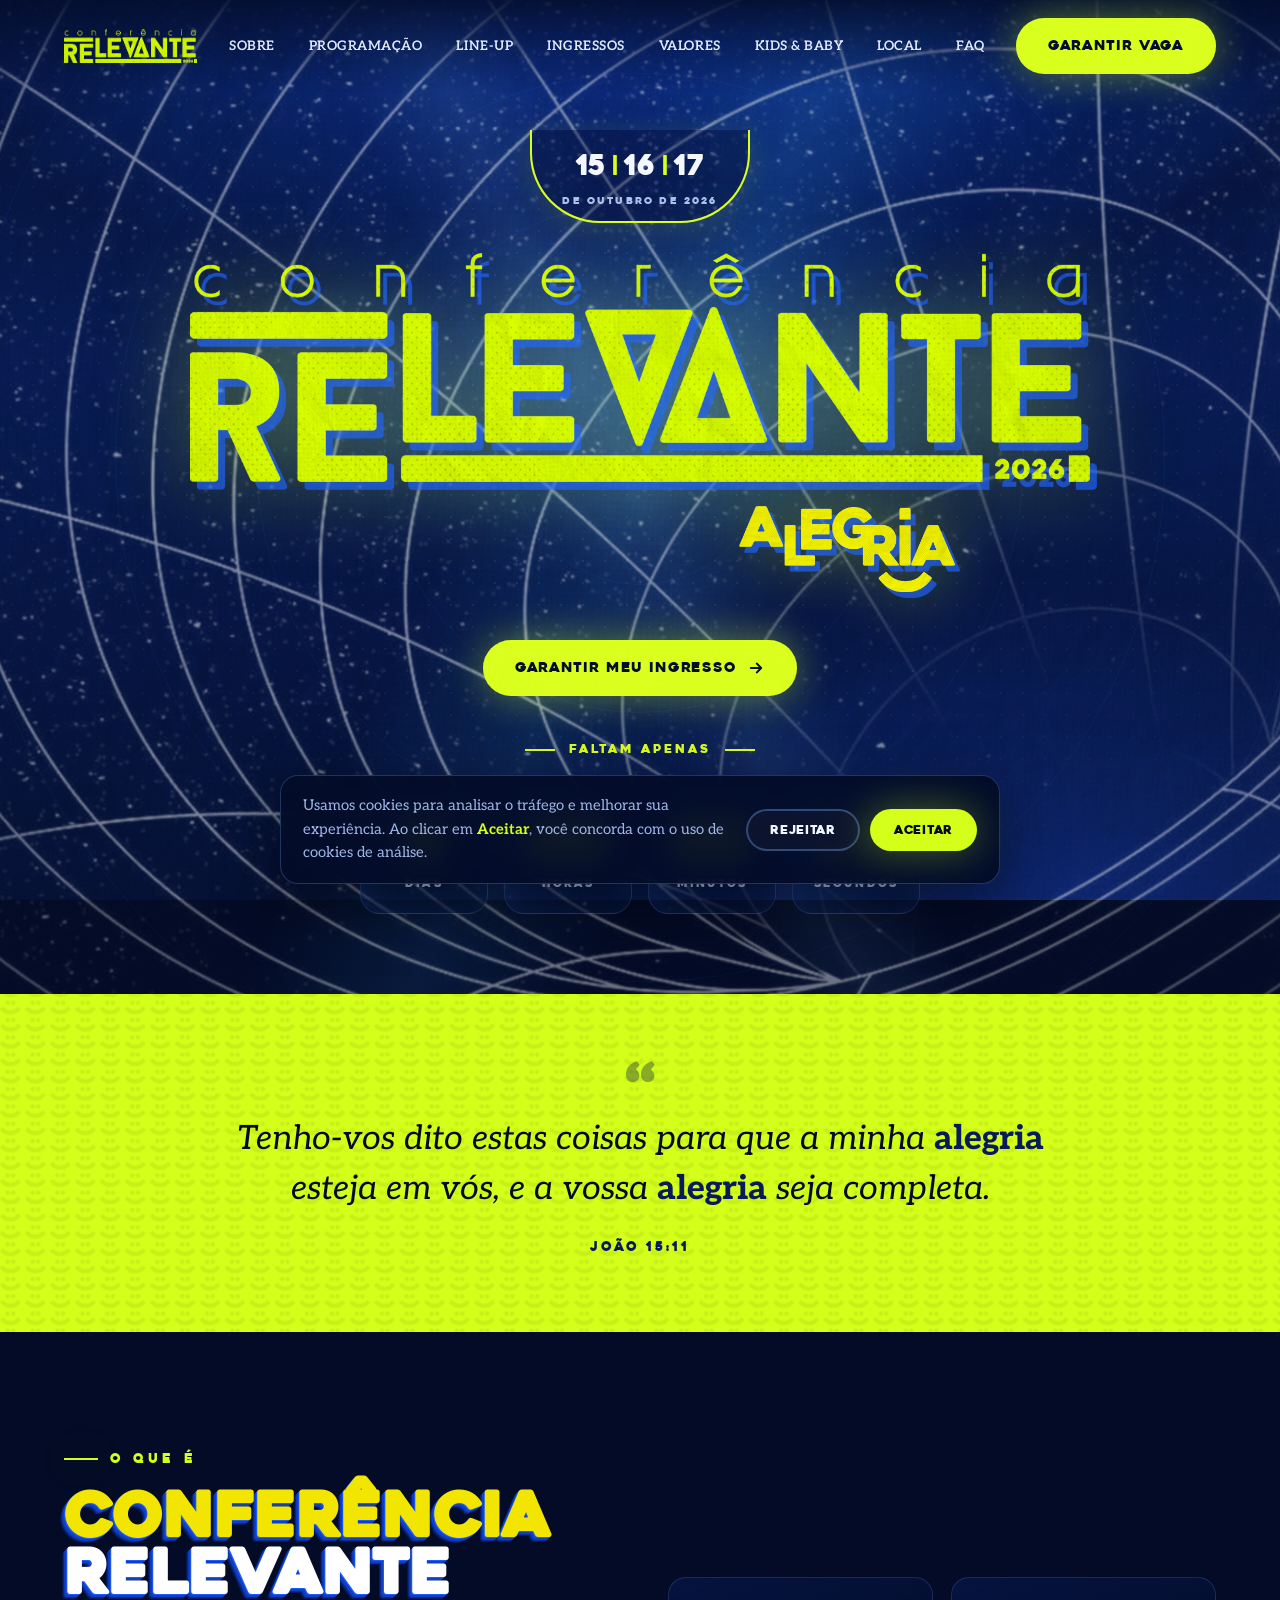
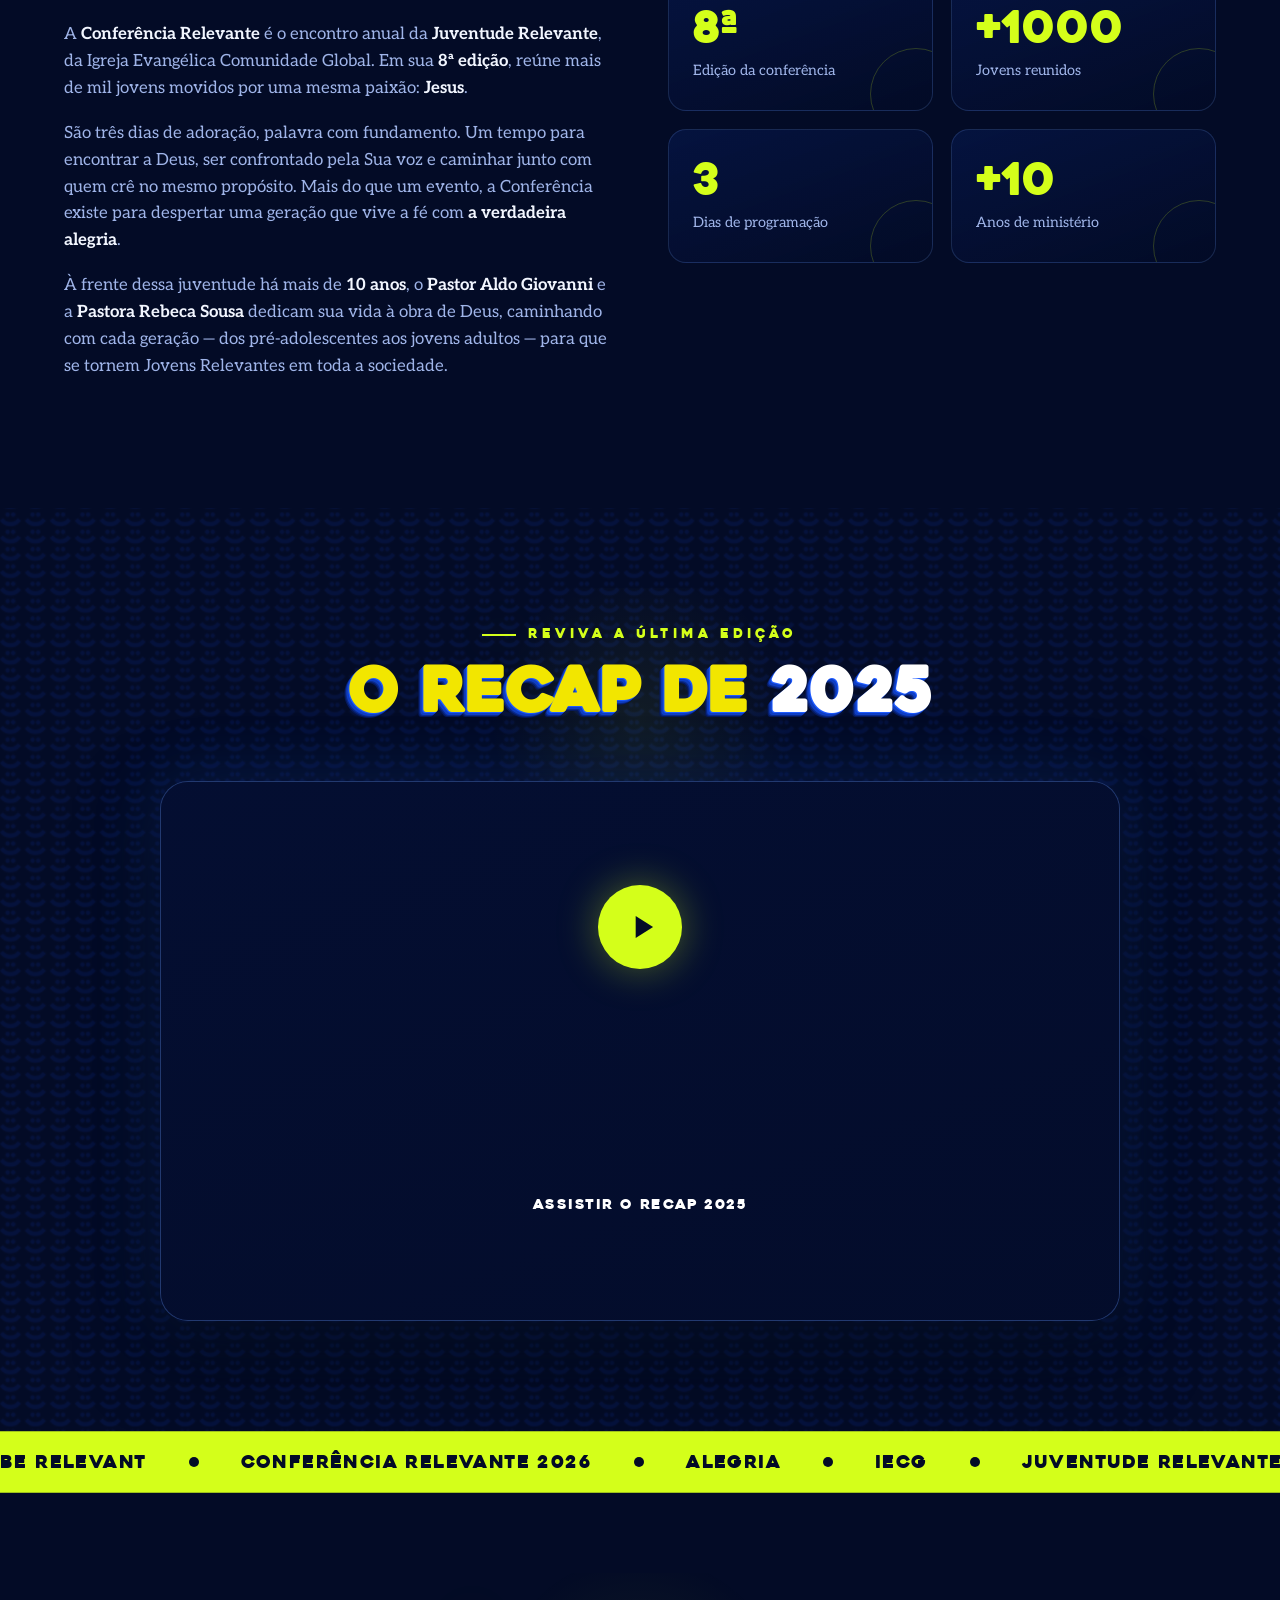
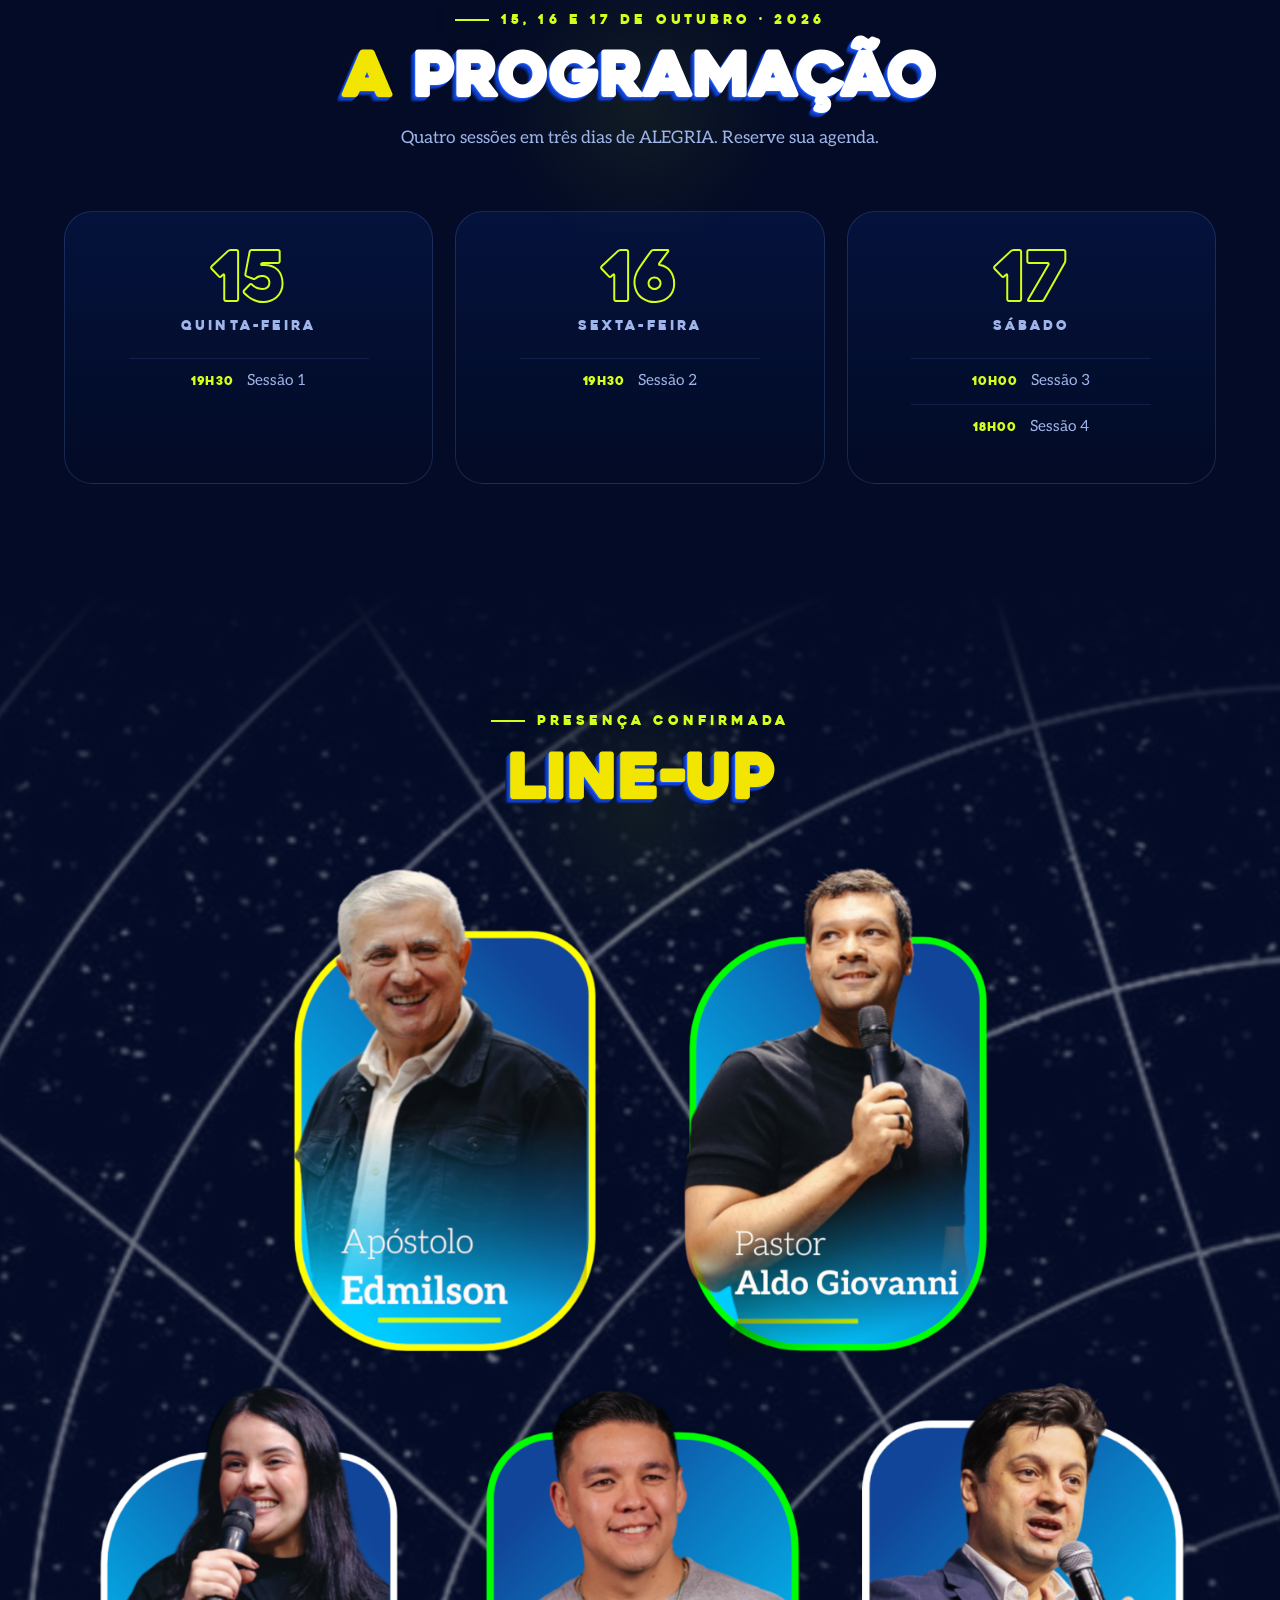
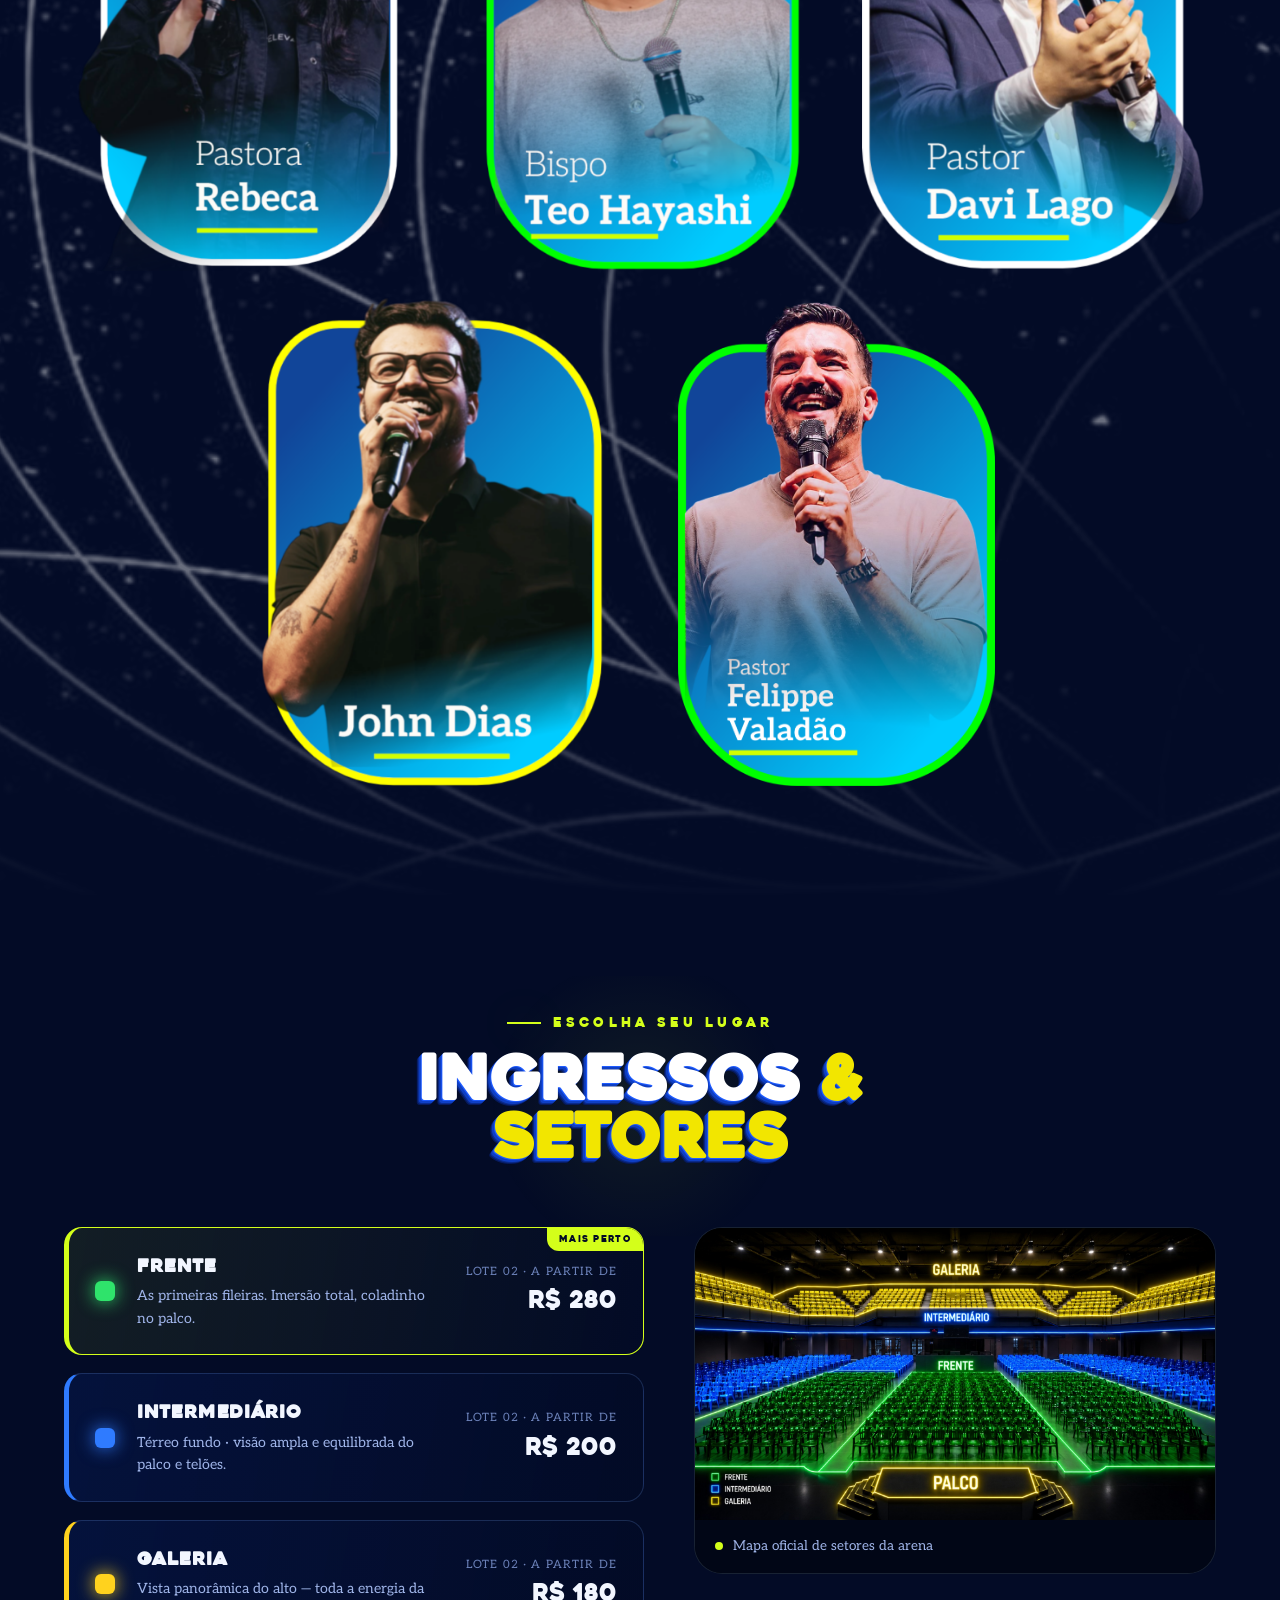
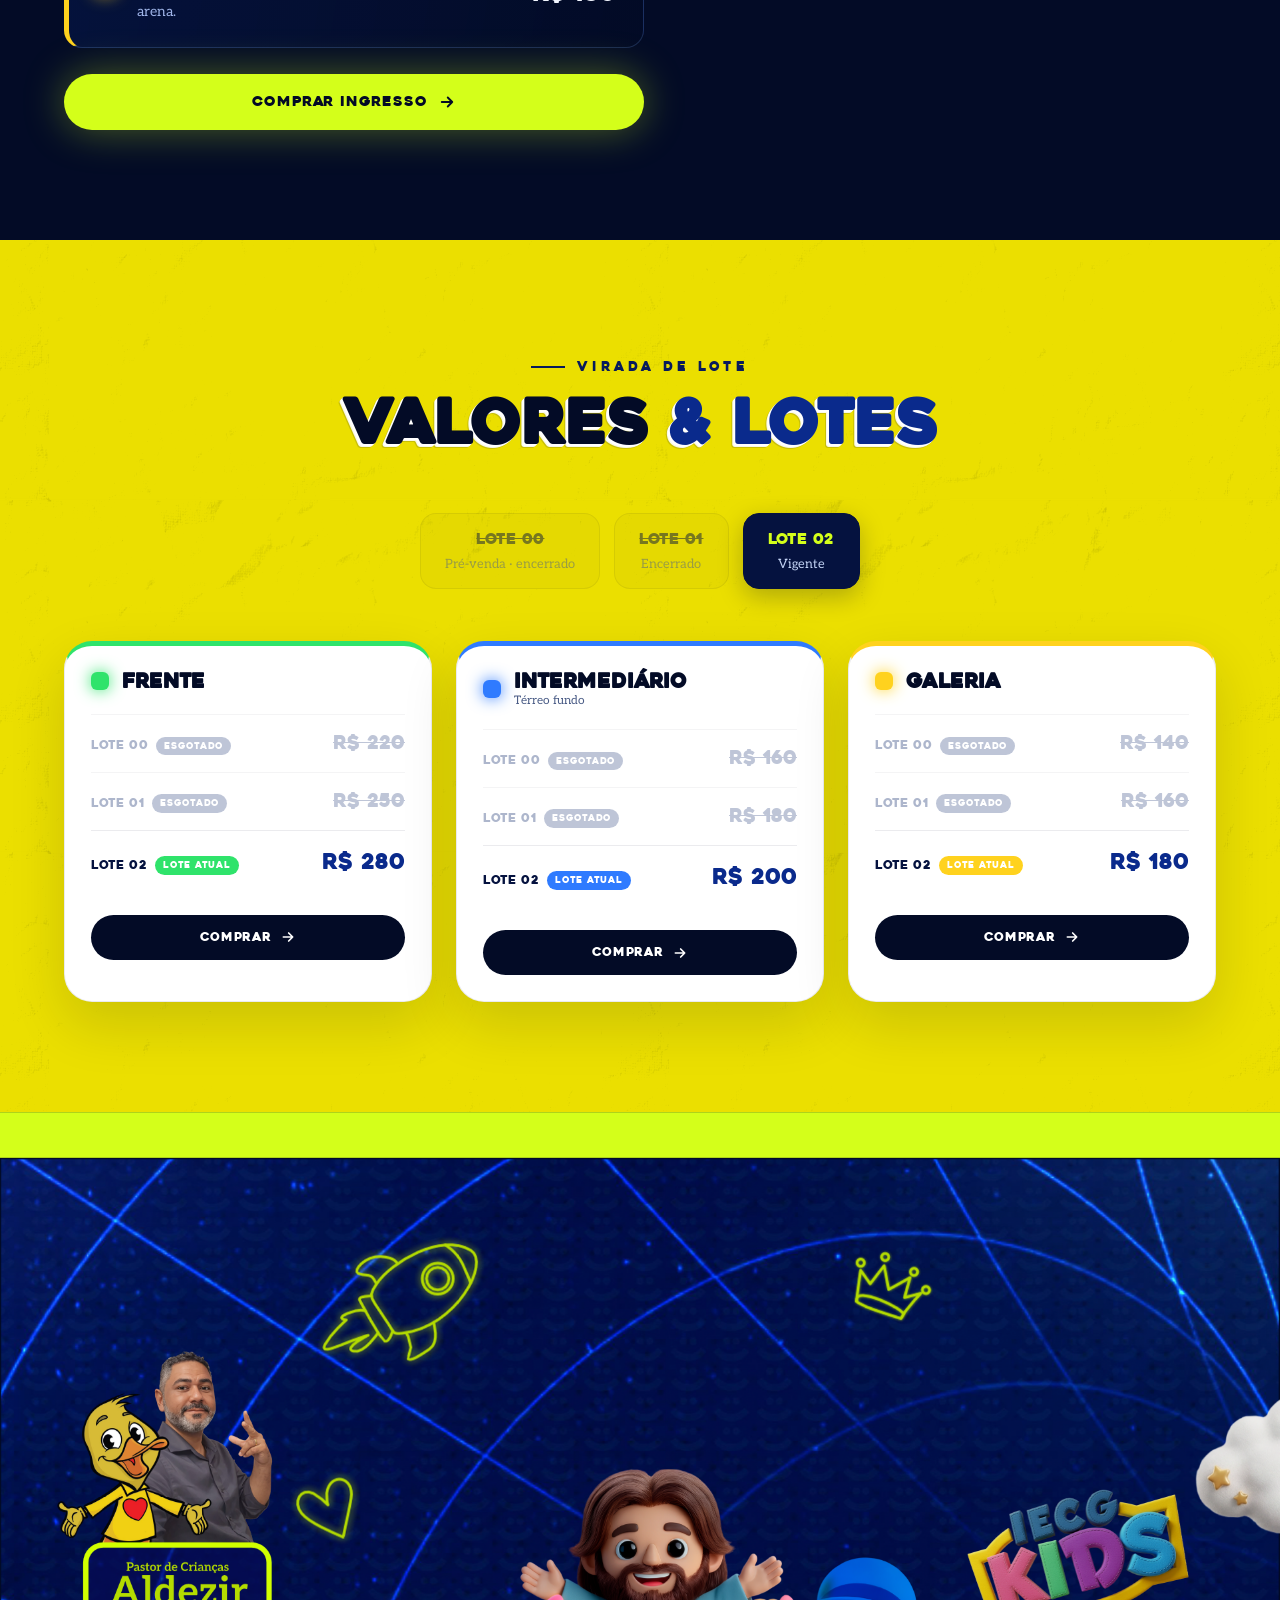
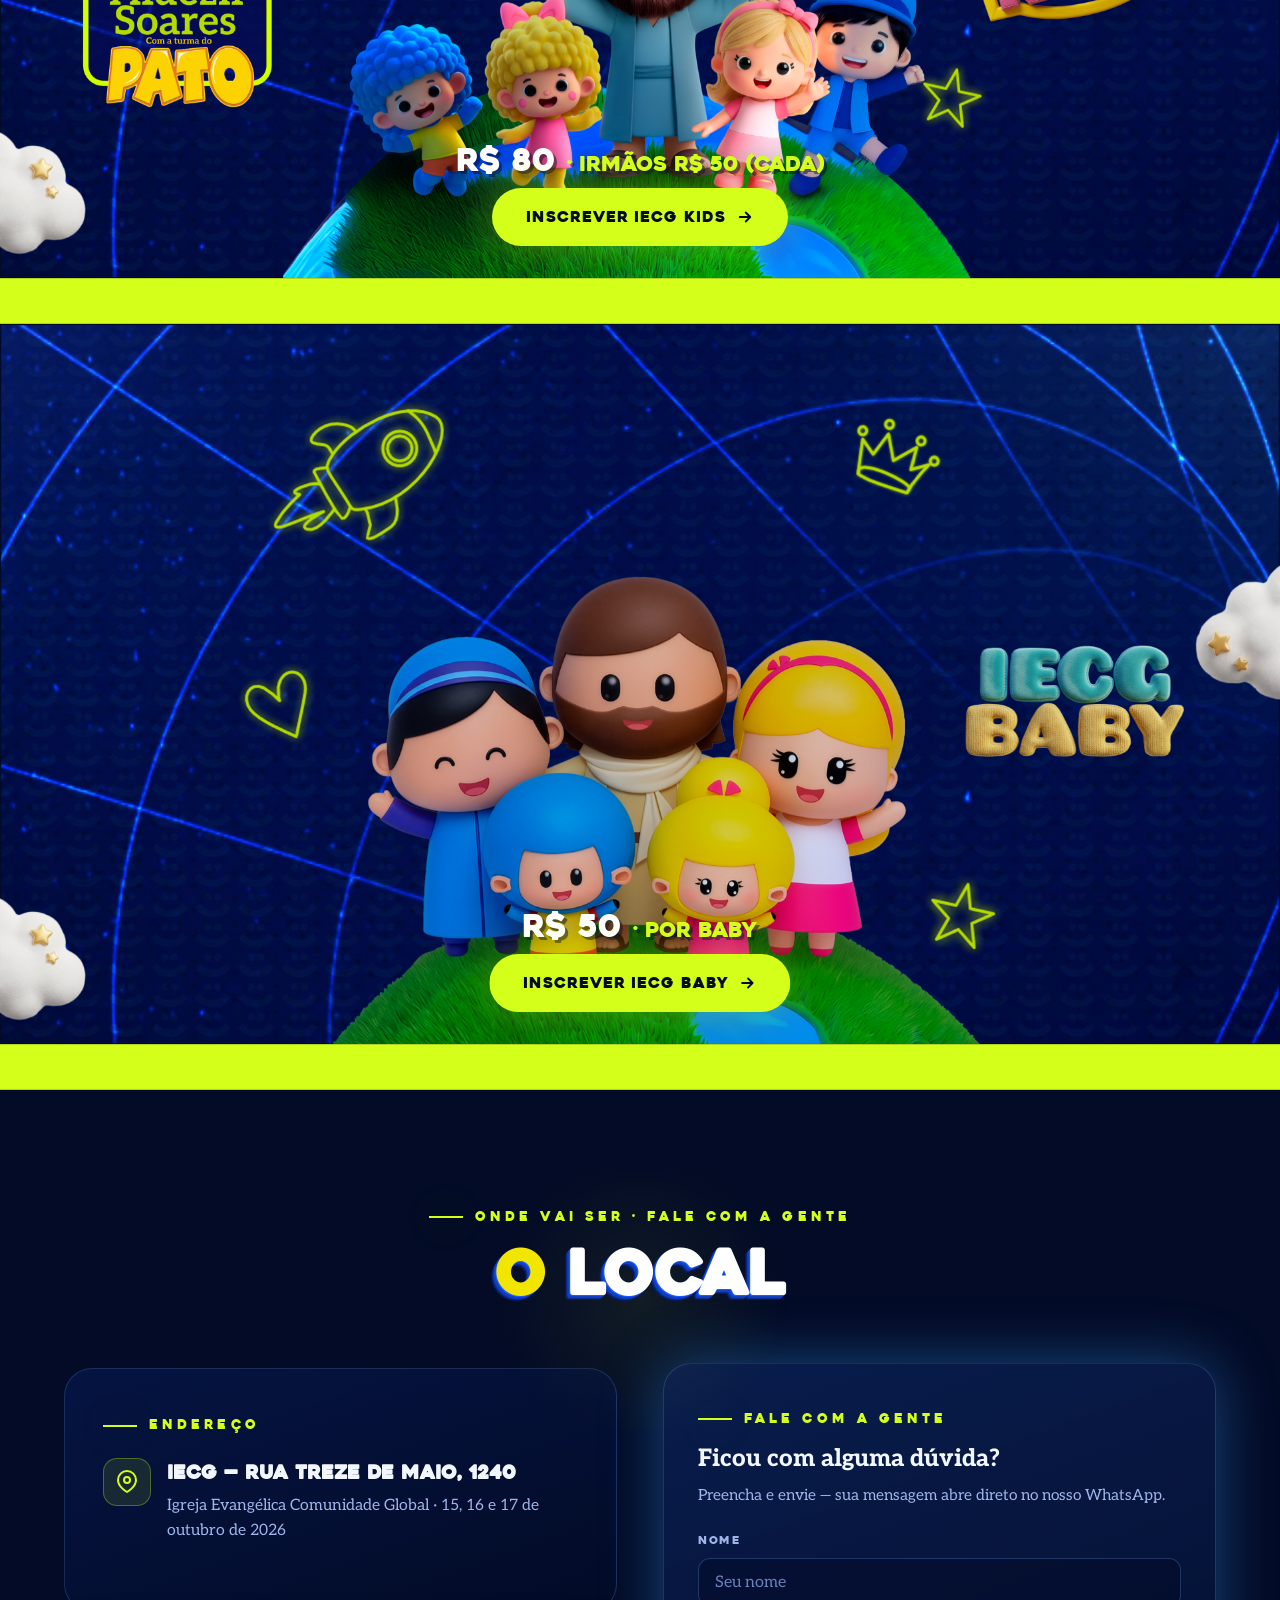
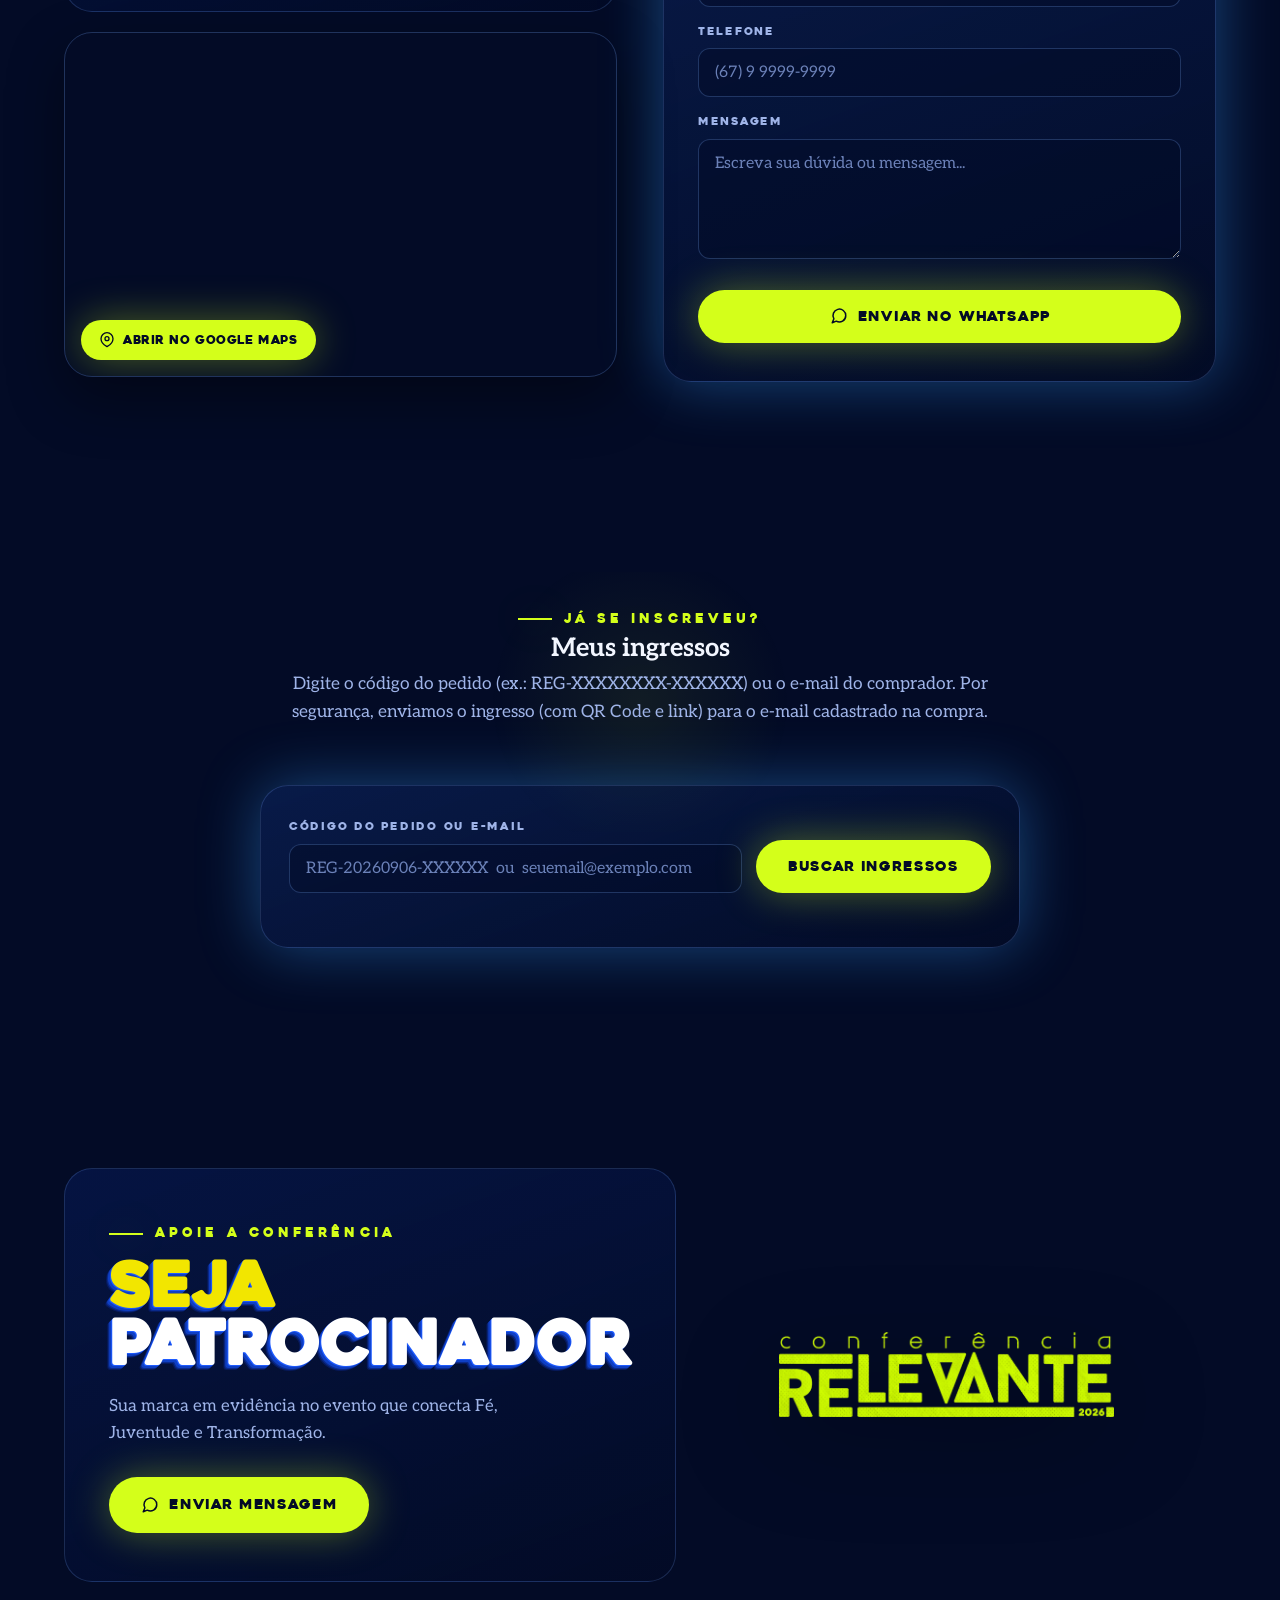
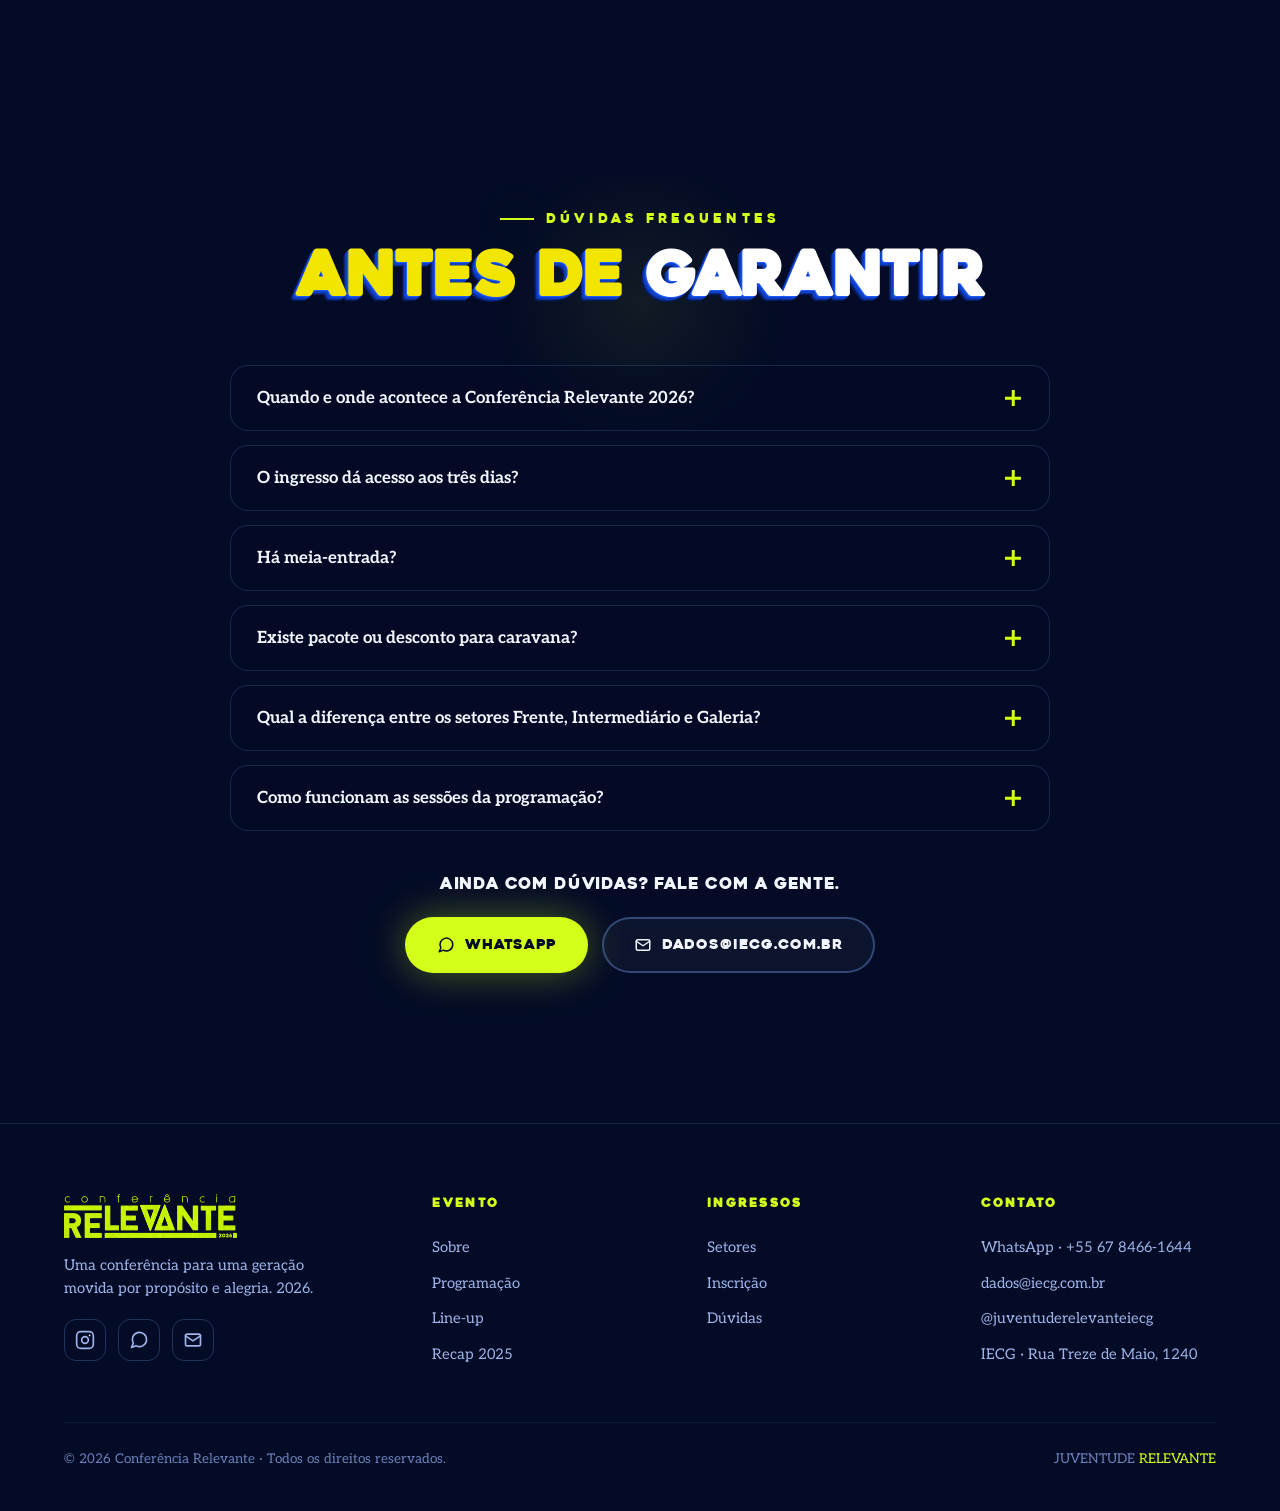
==== commit 8bc2b5fc: "feat: adicionar seção de patrocinador e lógica de virada automática de lote" ====
--- a/index.html
+++ b/index.html
@@ -69,7 +69,7 @@
       content="https://juventuderelevante.com.br/logos/logo%20conferencia%202026.png"
     />
     <meta name="twitter:card" content="summary_large_image" />
-    <link rel="stylesheet" href="css/style.css?v=20260929" />
+    <link rel="stylesheet" href="css/style.css?v=20260930" />
   </head>
   <body>
     <div class="bg-texture" aria-hidden="true"></div>
@@ -580,10 +580,11 @@
           </div>
           <div class="lote-chip current">
             <span class="l">LOTE 01</span
-            ><span class="d">Até 01.10 · vigente</span>
+            ><span class="d">Até 11.10 · 23h59</span>
           </div>
           <div class="lote-chip">
-            <span class="l">LOTE 02</span><span class="d">02.10.2026</span>
+            <span class="l">LOTE 02</span
+            ><span class="d">A partir de 12.10</span>
           </div>
         </div>
 
@@ -1006,6 +1007,49 @@
 
           <div id="ing-status" class="ingressos-status" hidden></div>
           <div id="ing-resultados" class="ingressos-resultados"></div>
+        </div>
+      </div>
+    </section>
+
+    <!-- ============ PATROCINADOR ============ -->
+    <section class="section-pad" id="patrocinador">
+      <div class="container">
+        <div class="spon-grid">
+          <div class="spon-card reveal">
+            <span class="eyebrow">Apoie a conferência</span>
+            <h2 class="section-title">Seja <em>patrocinador</em></h2>
+            <p>
+              Sua marca em evidência no evento que conecta Fé, Juventude e
+              Transformação.
+            </p>
+            <a
+              href="https://wa.me/556799849034?text=Ol%C3%A1!%20Vim%20pelo%20site%20da%20Confer%C3%AAncia%20Relevante%202026%20e%20quero%20ser%20patrocinador.%20Como%20fa%C3%A7o%3F"
+              target="_blank"
+              rel="noopener"
+              class="btn btn-primary"
+            >
+              <svg
+                viewBox="0 0 24 24"
+                fill="none"
+                stroke="currentColor"
+                stroke-width="2"
+                stroke-linecap="round"
+                stroke-linejoin="round"
+              >
+                <path
+                  d="M21 11.5a8.5 8.5 0 0 1-12.6 7.4L3 21l2.2-5.3A8.5 8.5 0 1 1 21 11.5z"
+                />
+              </svg>
+              Enviar mensagem
+            </a>
+          </div>
+          <div class="spon-visual reveal" data-delay="1" aria-hidden="true">
+            <img
+              src="logos/logo%20conferencia%202026.png"
+              alt="Conferência Relevante 2026"
+              loading="lazy"
+            />
+          </div>
         </div>
       </div>
     </section>
@@ -1272,7 +1316,7 @@
       </div>
     </div>
 
-    <script src="js/main.js?v=20260929"></script>
+    <script src="js/main.js?v=20260930"></script>
     <script src="js/ingressos.js"></script>
   </body>
 </html>
--- a/css/style.css
+++ b/css/style.css
@@ -1653,3 +1653,26 @@
 @media (prefers-reduced-motion: reduce) {
   .l-grupo, .l-pastor, .l-logo, .l-doodles, .l-cloud1, .l-cloud2, .kb-btn, .kb-divider { animation: none; }
 }
+
+/* -------------------- SEJA PATROCINADOR -------------------- */
+.spon-grid {
+  display: grid;
+  grid-template-columns: 1.1fr 0.9fr;
+  gap: 50px;
+  align-items: center;
+}
+.spon-card {
+  border: 1px solid rgba(120,170,255,0.2);
+  border-radius: var(--radius-lg);
+  padding: 48px 44px;
+  background: linear-gradient(160deg, rgba(15,63,196,0.18), rgba(3,11,38,0.5));
+}
+.spon-card .section-title { margin-top: 14px; }
+.spon-card p { color: var(--muted); margin: 20px 0 30px; font-size: 1.05rem; max-width: 46ch; }
+.spon-visual { display: grid; place-items: center; }
+.spon-visual img { width: 76%; max-width: 360px; filter: drop-shadow(0 20px 50px rgba(0,0,0,0.4)); }
+@media (max-width: 860px) {
+  .spon-grid { grid-template-columns: 1fr; gap: 30px; }
+  .spon-visual { order: -1; }
+  .spon-visual img { max-width: 240px; }
+}
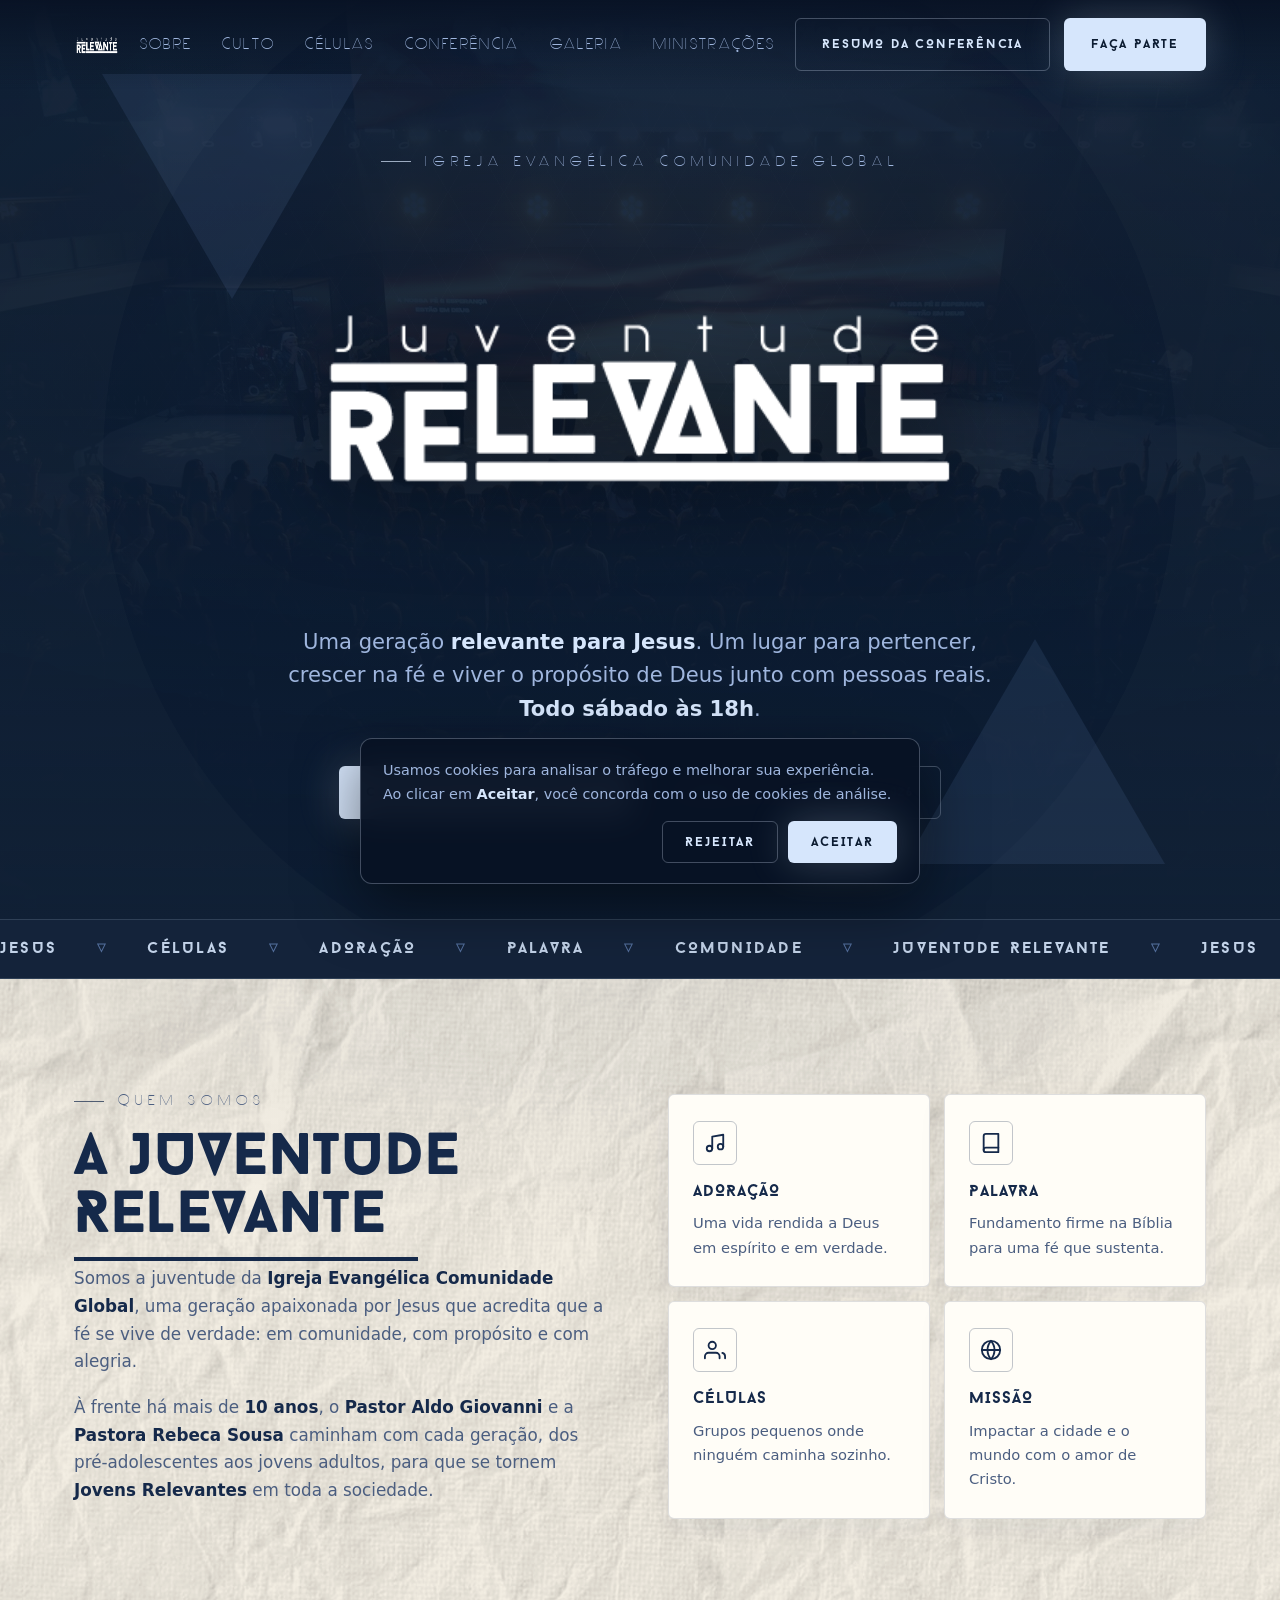
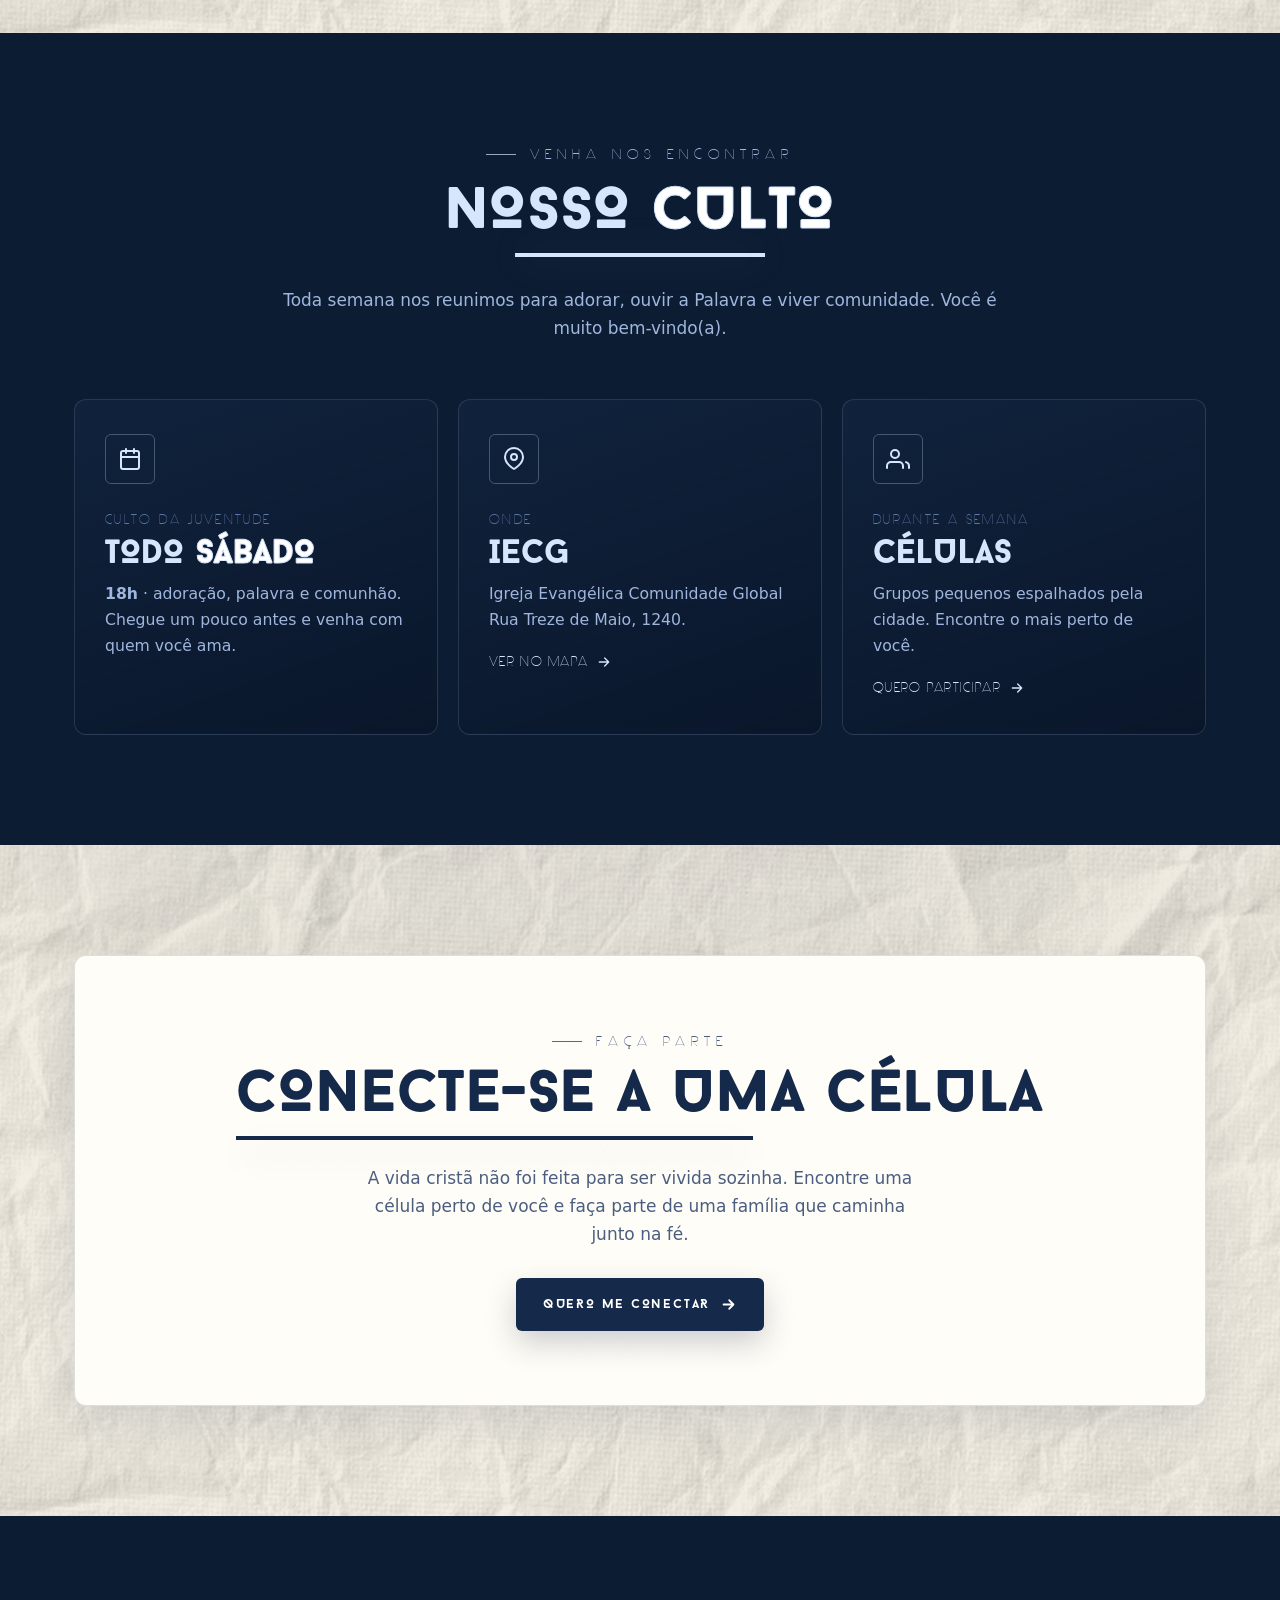
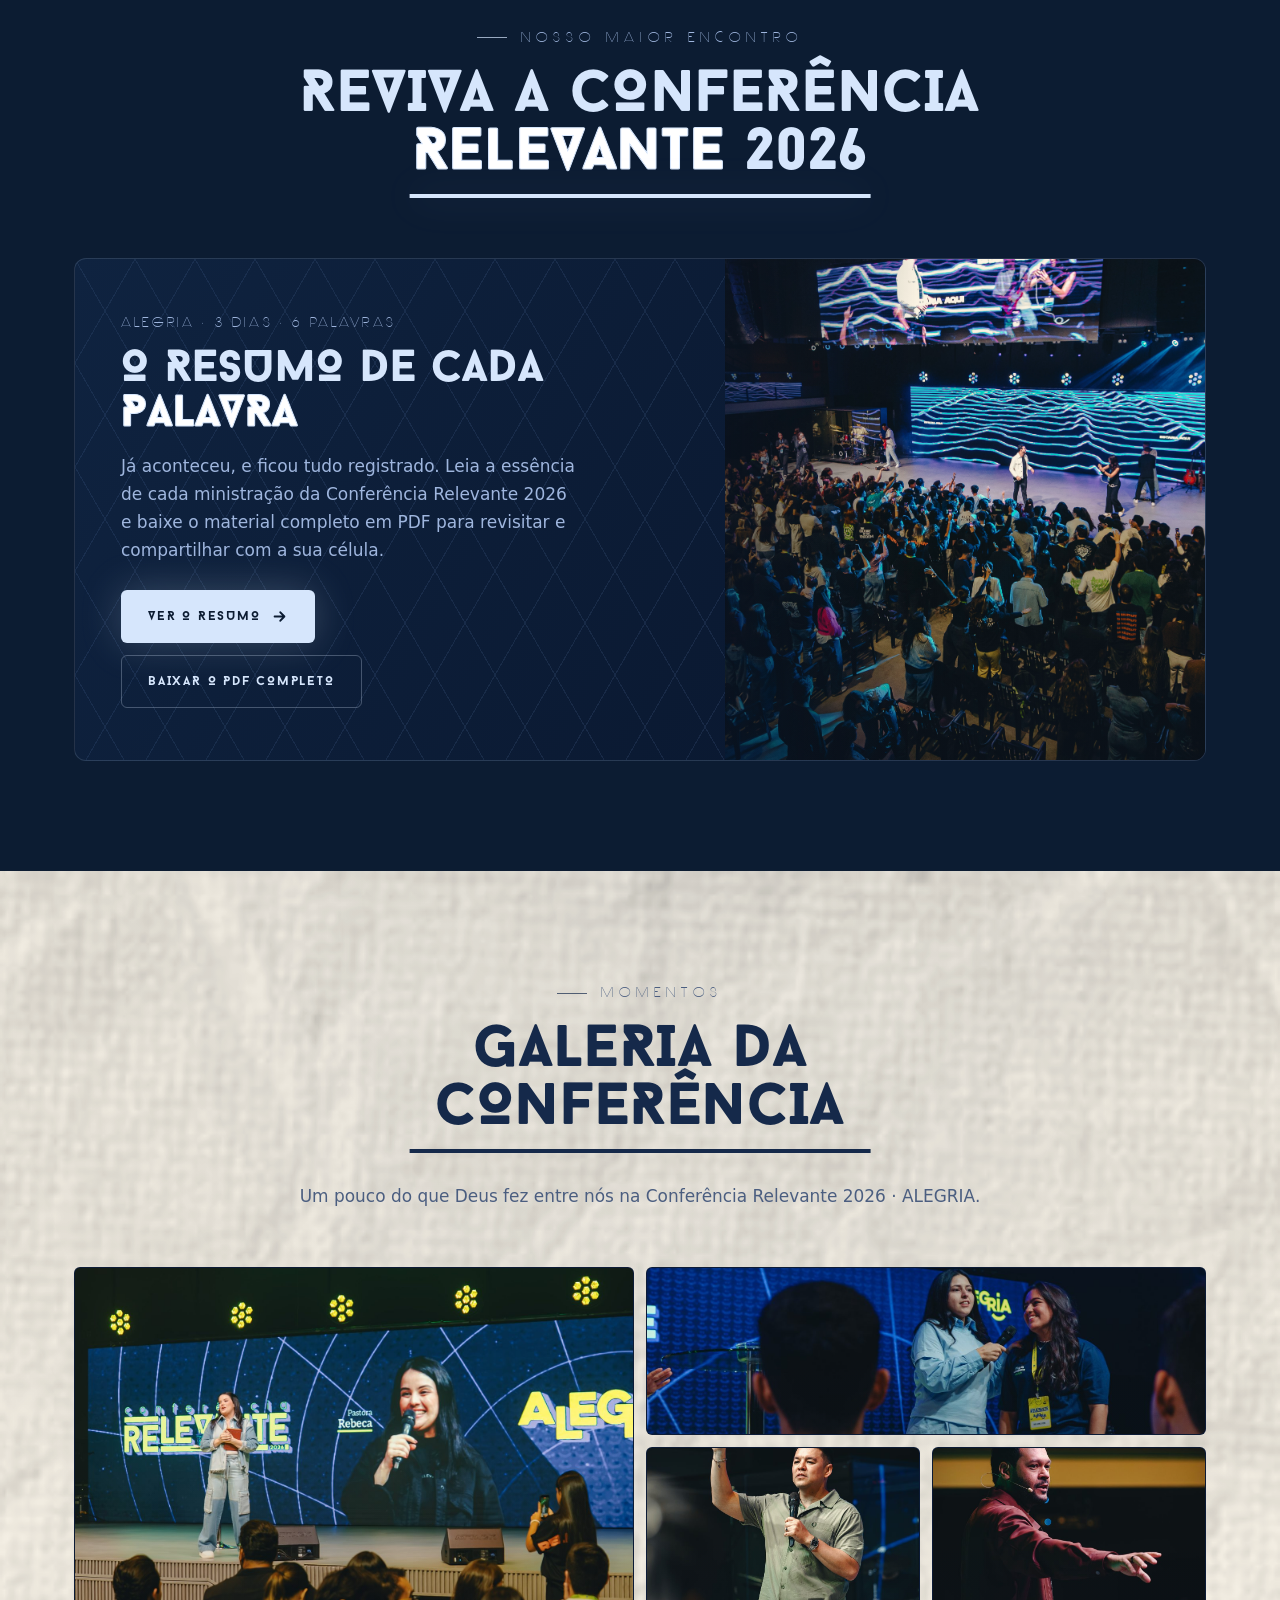
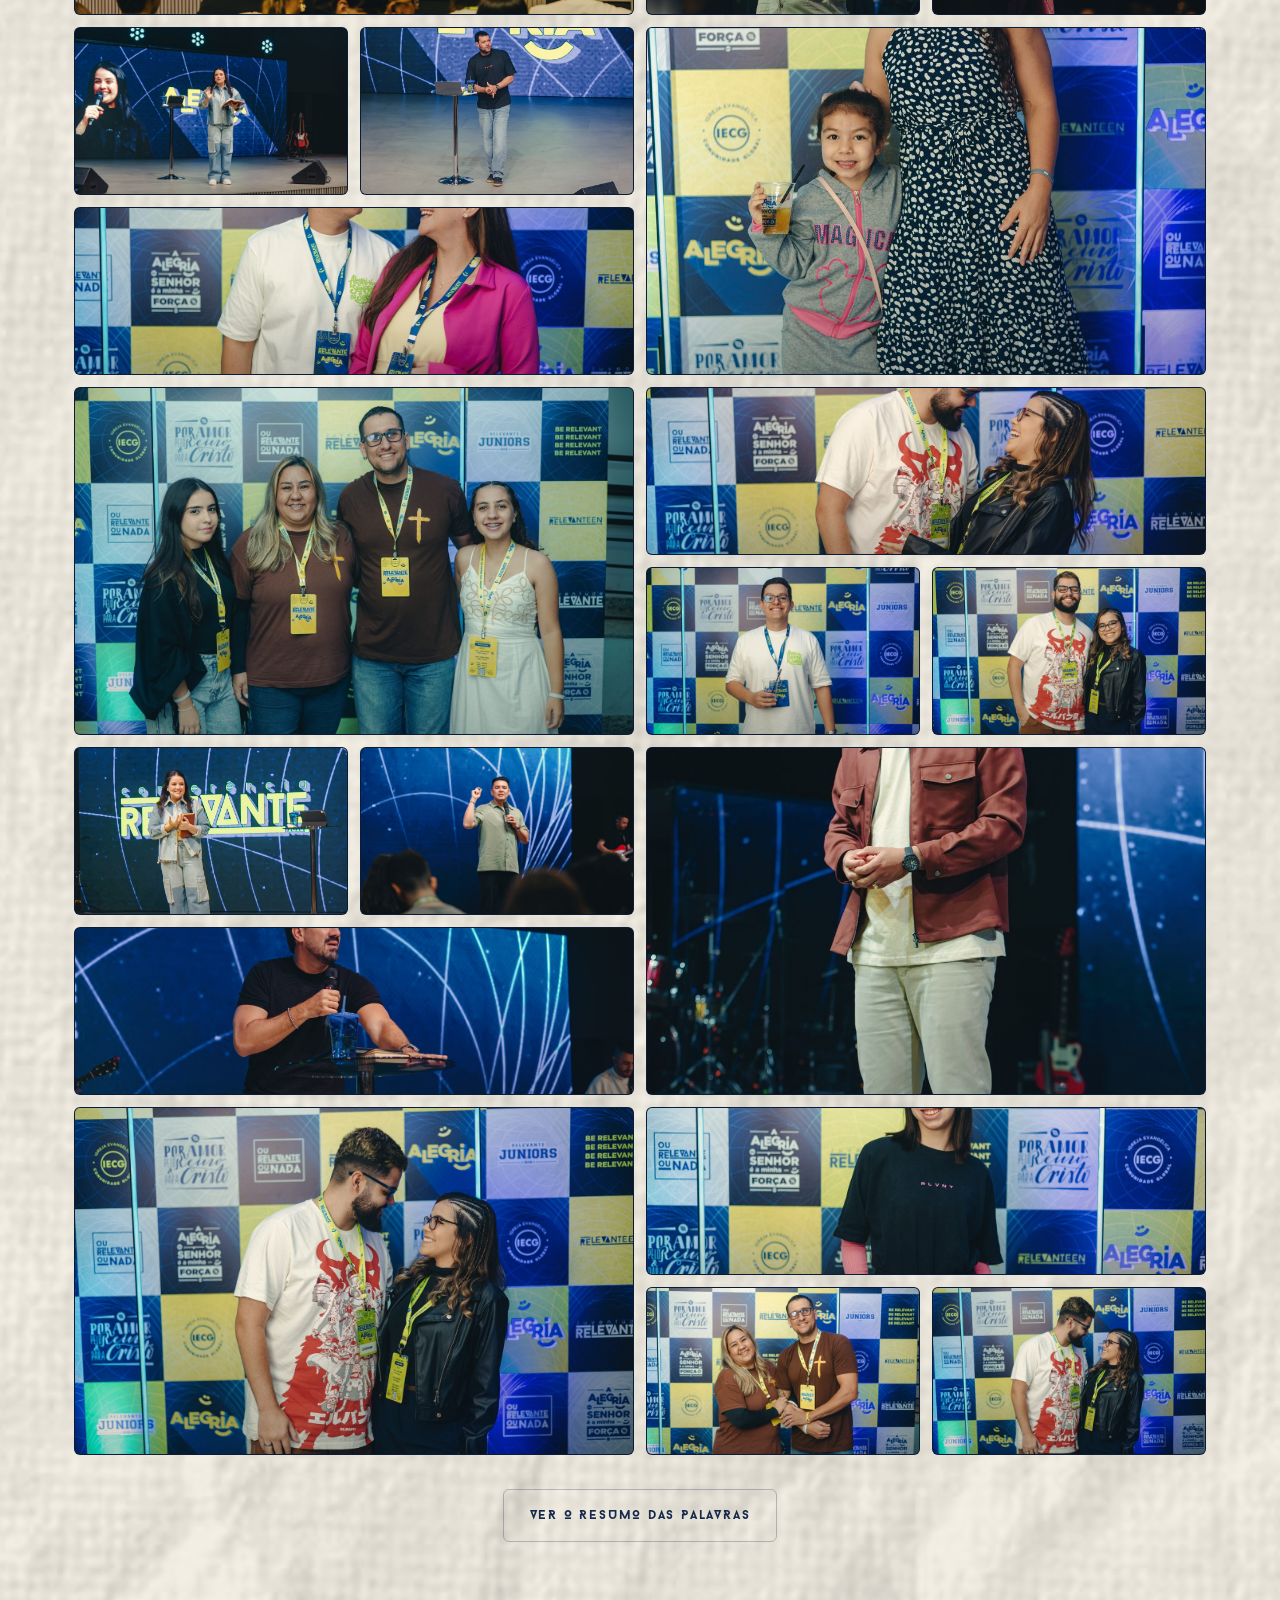
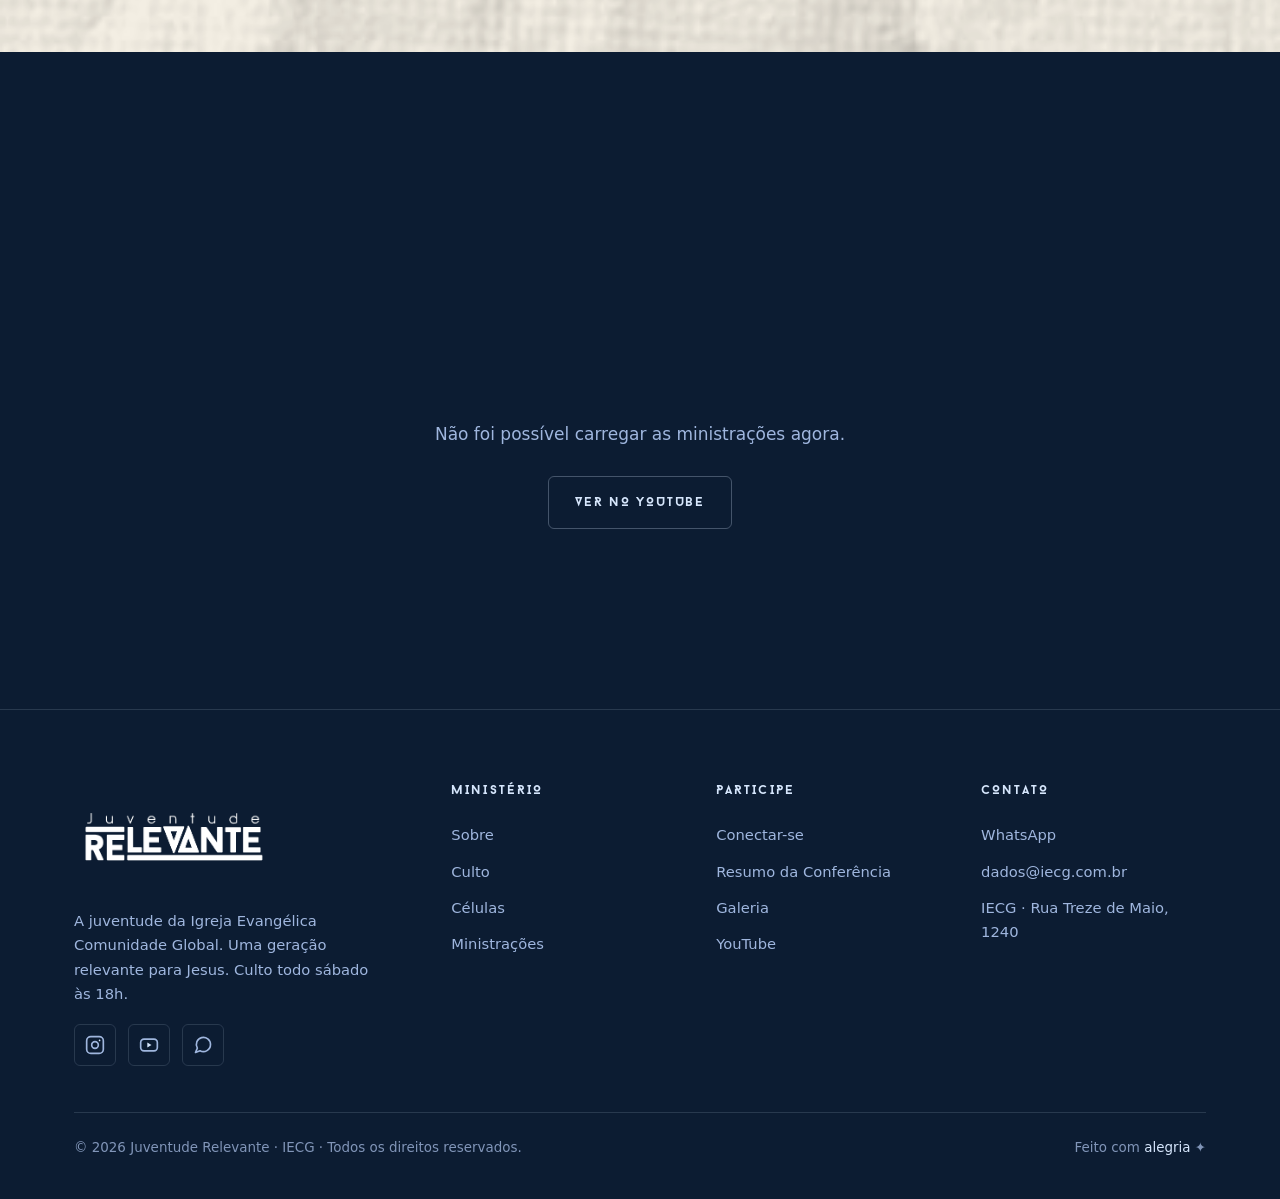
==== commit 444190ed: "feat(downloads): add PDF download tracking and reporting script - Updated Nginx configuration to log" ====
--- a/index.html
+++ b/index.html
@@ -3,7 +3,7 @@
   <head>
     <meta charset="UTF-8" />
     <meta name="viewport" content="width=device-width, initial-scale=1.0" />
-    <meta name="theme-color" content="#030b26" />
+    <meta name="theme-color" content="#0C1C32" />
 
     <!-- Google Analytics (GA4) + Consent Mode v2 (avançado, LGPD) -->
     <script>
@@ -11,7 +11,6 @@
       function gtag() {
         dataLayer.push(arguments)
       }
-      // 1) Padrão: negado até o usuário decidir
       gtag('consent', 'default', {
         ad_storage: 'denied',
         ad_user_data: 'denied',
@@ -21,7 +20,6 @@
         security_storage: 'granted',
         wait_for_update: 500
       })
-      // 2) Reaplica escolha já salva (antes do config)
       try {
         var __c = localStorage.getItem('jr_consent')
         if (__c === 'granted' || __c === 'denied') {
@@ -42,60 +40,120 @@
       gtag('js', new Date())
       gtag('config', 'G-L4WH45SJP2')
     </script>
-    <title>Conferência Relevante 2026 · ALEGRIA — 15, 16 e 17 de Outubro</title>
+
+    <!-- ============ SEO ============ -->
+    <title>Juventude Relevante · IECG · Uma geração relevante para Jesus</title>
     <meta
       name="description"
-      content="Conferência Relevante 2026 — três dias de ALEGRIA. 15, 16 e 17 de outubro de 2026. Garanta seu ingresso."
+      content="Juventude Relevante da Igreja Evangélica Comunidade Global (IECG). Culto todo sábado às 18h. Conecte-se a uma célula, viva a fé com propósito e reviva a Conferência Relevante 2026."
     />
-    <link
-      rel="canonical"
-      href="https://juventuderelevante.com.br/conferencia2026"
+    <meta
+      name="keywords"
+      content="Juventude Relevante, IECG, Igreja Evangélica Comunidade Global, célula, culto sábado, jovens cristãos, Conferência Relevante 2026, ministrações, Aldo Giovanni, Rebeca Sousa"
     />
+    <meta name="author" content="Juventude Relevante · IECG" />
+    <link rel="canonical" href="https://juventuderelevante.com.br/" />
     <meta name="robots" content="index, follow" />
+
+    <!-- Open Graph -->
     <meta property="og:type" content="website" />
     <meta property="og:site_name" content="Juventude Relevante · IECG" />
-    <meta property="og:title" content="Conferência Relevante 2026 · ALEGRIA" />
+    <meta
+      property="og:title"
+      content="Juventude Relevante · IECG · Uma geração relevante para Jesus"
+    />
     <meta
       property="og:description"
-      content="Três dias de ALEGRIA — 15, 16 e 17 de outubro de 2026. Garanta seu ingresso."
+      content="Culto todo sábado às 18h. Conecte-se a uma célula e reviva a Conferência Relevante 2026."
     />
-    <meta
-      property="og:url"
-      content="https://juventuderelevante.com.br/conferencia2026"
-    />
+    <meta property="og:url" content="https://juventuderelevante.com.br/" />
     <meta property="og:locale" content="pt_BR" />
     <meta
       property="og:image"
       content="https://juventuderelevante.com.br/logos/logo%20conferencia%202026.png"
     />
+
+    <!-- Twitter -->
     <meta name="twitter:card" content="summary_large_image" />
-    <link rel="stylesheet" href="css/style.css?v=20260930" />
+    <meta name="twitter:title" content="Juventude Relevante · IECG" />
+    <meta
+      name="twitter:description"
+      content="Uma geração relevante para Jesus. Culto todo sábado às 18h."
+    />
+
+    <link rel="stylesheet" href="css/home.css?v=20261023" />
+
+    <!-- Dados estruturados -->
+    <script type="application/ld+json">
+      {
+        "@context": "https://schema.org",
+        "@type": "Organization",
+        "name": "Juventude Relevante",
+        "alternateName": "Juventude Relevante IECG",
+        "url": "https://juventuderelevante.com.br/",
+        "logo": "https://juventuderelevante.com.br/logos/logo%20conferencia%202026.png",
+        "parentOrganization": {
+          "@type": "Church",
+          "name": "Igreja Evangélica Comunidade Global",
+          "address": {
+            "@type": "PostalAddress",
+            "streetAddress": "Rua Treze de Maio, 1240"
+          },
+          "event": {
+            "@type": "Event",
+            "name": "Culto da Juventude Relevante",
+            "eventSchedule": {
+              "@type": "Schedule",
+              "byDay": "https://schema.org/Saturday",
+              "startTime": "18:00",
+              "repeatFrequency": "P1W"
+            },
+            "location": {
+              "@type": "Place",
+              "name": "IECG",
+              "address": "Rua Treze de Maio, 1240"
+            }
+          }
+        },
+        "sameAs": [
+          "https://www.instagram.com/juventuderelevanteiecg/",
+          "https://www.youtube.com/channel/UCQgiTCH_nbNmvej0ZA6YE5Q"
+        ]
+      }
+    </script>
   </head>
+
   <body>
-    <div class="bg-texture" aria-hidden="true"></div>
-    <div class="grain-overlay"></div>
+    <div class="stars" aria-hidden="true"></div>
 
     <!-- ============ NAVBAR ============ -->
     <header class="nav" id="nav">
       <div class="container">
-        <a href="#top" class="nav-logo" aria-label="Conferência Relevante 2026">
+        <a href="#top" class="nav-logo" aria-label="Juventude Relevante">
           <img
-            src="logos/logo%20conferencia%202026.png"
-            alt="Conferência Relevante 2026"
+            src="logos/logojuventudebranca-8.png"
+            alt="Juventude Relevante"
           />
         </a>
         <nav class="nav-links" id="navLinks">
           <a href="#sobre">Sobre</a>
-          <a href="#programacao">Programação</a>
-          <a href="#lineup">Line-up</a>
-          <a href="#ingressos">Ingressos</a>
-          <a href="#valores">Valores</a>
-          <a href="#kids">Kids &amp; Baby</a>
-          <a href="#local">Local</a>
-          <a href="#faq">FAQ</a>
+          <a href="#culto">Culto</a>
+          <a href="#celulas">Células</a>
+          <a href="#conferencia">Conferência</a>
+          <a href="#galeria">Galeria</a>
+          <a href="#ministracoes">Ministrações</a>
         </nav>
         <div class="nav-cta">
-          <a href="#ingressos" class="btn btn-primary">Garantir vaga</a>
+          <a href="/conferencia2026" class="btn btn-ghost"
+            >Resumo da Conferência</a
+          >
+          <a
+            href="https://start.iecg.com.br/"
+            target="_blank"
+            rel="noopener"
+            class="btn btn-primary"
+            >Faça parte</a
+          >
           <button class="nav-toggle" id="navToggle" aria-label="Abrir menu">
             <span></span><span></span><span></span>
           </button>
@@ -105,42 +163,38 @@
 
     <!-- ============ HERO ============ -->
     <section class="hero" id="top">
-      <div class="hero-bg-texture" aria-hidden="true"></div>
-      <div class="hero-radar" aria-hidden="true">
-        <span style="width: 20vmax; height: 20vmax"></span>
-        <span style="width: 40vmax; height: 40vmax"></span>
-        <span style="width: 60vmax; height: 60vmax"></span>
-        <span style="width: 82vmax; height: 82vmax"></span>
-        <span style="width: 106vmax; height: 106vmax"></span>
-        <span style="width: 132vmax; height: 132vmax"></span>
+      <div class="hero-photo" aria-hidden="true">
+        <img src="assets/galeria/hero-multidao.jpg" alt="" loading="eager" />
       </div>
-      <div class="hero-rays" aria-hidden="true"></div>
-
+      <div class="hero-bg" aria-hidden="true">
+        <span class="ring"></span>
+        <span class="tri down"></span>
+        <span class="tri up"></span>
+      </div>
       <div class="container">
-        <div
-          class="hero-date-badge reveal"
-          aria-label="15, 16 e 17 de outubro de 2026"
-        >
-          <span class="days">15 <i>|</i> 16 <i>|</i> 17</span>
-          <span class="sub">DE OUTUBRO DE 2026</span>
-        </div>
-
-        <h1 class="hero-lockup reveal" data-delay="1">
+        <span class="eyebrow center">Igreja Evangélica Comunidade Global</span>
+
+        <h1 class="hero-logo">
           <img
-            class="logo-conf"
-            src="logos/logo%20conferencia%202026.png"
-            alt="Conferência Relevante 2026"
-          />
-          <img
-            class="logo-alegria floaty"
-            src="logos/logo%20alegria.png"
-            alt="Tema 2026: Alegria"
+            src="logos/logojuventudebranca-8.png"
+            alt="Juventude Relevante"
           />
         </h1>
 
-        <div class="hero-actions reveal" data-delay="2">
-          <a href="#ingressos" class="btn btn-primary">
-            Garantir meu ingresso
+        <p class="hero-tagline">
+          Uma geração <b>relevante para Jesus</b>. Um lugar para pertencer,
+          crescer na fé e viver o propósito de Deus junto com pessoas reais.
+          <b>Todo sábado às 18h</b>.
+        </p>
+
+        <div class="hero-actions">
+          <a
+            href="https://start.iecg.com.br/"
+            target="_blank"
+            rel="noopener"
+            class="btn btn-primary"
+          >
+            Conecte-se a uma célula
             <svg
               viewBox="0 0 24 24"
               fill="none"
@@ -154,612 +208,251 @@
               />
             </svg>
           </a>
-        </div>
-
-        <div
-          class="hero-countdown reveal"
-          data-delay="3"
-          aria-label="Contagem regressiva para a conferência"
-        >
-          <p class="cd-label">Faltam apenas</p>
-          <div class="cd-grid" id="countdown" data-target="2026-10-15T19:00:00">
-            <div class="cd-unit">
-              <span class="cd-num" data-cd="days">--</span
-              ><span class="cd-lbl">Dias</span>
-            </div>
-            <div class="cd-unit">
-              <span class="cd-num" data-cd="hours">--</span
-              ><span class="cd-lbl">Horas</span>
-            </div>
-            <div class="cd-unit">
-              <span class="cd-num" data-cd="mins">--</span
-              ><span class="cd-lbl">Minutos</span>
-            </div>
-            <div class="cd-unit">
-              <span class="cd-num" data-cd="secs">--</span
-              ><span class="cd-lbl">Segundos</span>
-            </div>
-          </div>
+          <a href="/conferencia2026" class="btn btn-ghost"
+            >Resumo da Conferência 2026</a
+          >
         </div>
       </div>
     </section>
 
-    <!-- ============ VERSÍCULO / TEMA ============ -->
-    <section class="verse sec-lime sec-paper">
-      <div class="container reveal">
-        <span class="quote-mark" aria-hidden="true">“</span>
-        <blockquote>
-          Tenho-vos dito estas coisas para que a minha <b>alegria</b> esteja em
-          vós, e a vossa <b>alegria</b> seja completa.
-          <cite>João 15:11</cite>
-        </blockquote>
+    <!-- ============ MARQUEE ============ -->
+    <div class="marquee" aria-hidden="true">
+      <div class="marquee-track">
+        <span>JESUS</span><span>CÉLULAS</span><span>ADORAÇÃO</span
+        ><span>PALAVRA</span><span>COMUNIDADE</span
+        ><span>JUVENTUDE RELEVANTE</span> <span>JESUS</span><span>CÉLULAS</span
+        ><span>ADORAÇÃO</span><span>PALAVRA</span><span>COMUNIDADE</span
+        ><span>JUVENTUDE RELEVANTE</span>
       </div>
-    </section>
-
-    <!-- ============ SOBRE / O QUE É ============ -->
-    <section class="section-pad" id="sobre">
+    </div>
+
+    <!-- ============ SOBRE ============ -->
+    <section class="section-pad sec-light" id="sobre">
       <div class="container">
         <div class="about-grid">
           <div class="about-text reveal">
-            <span class="eyebrow">O que é</span>
-            <h2 class="section-title">Conferência <em>Relevante</em></h2>
+            <span class="eyebrow">Quem somos</span>
+            <h2 class="section-title">A Juventude <em>Relevante</em></h2>
             <p>
-              A <b>Conferência Relevante</b> é o encontro anual da
-              <b>Juventude Relevante</b>, da Igreja Evangélica Comunidade
-              Global. Em sua <b class="text-lime">8ª edição</b>, reúne mais de
-              mil jovens movidos por uma mesma paixão: <b>Jesus</b>.
+              Somos a juventude da <b>Igreja Evangélica Comunidade Global</b>,
+              uma geração apaixonada por Jesus que acredita que a fé se vive de
+              verdade: em comunidade, com propósito e com alegria.
             </p>
             <p>
-              São três dias de adoração, palavra com fundamento. Um tempo para
-              encontrar a Deus, ser confrontado pela Sua voz e caminhar junto
-              com quem crê no mesmo propósito. Mais do que um evento, a
-              Conferência existe para despertar uma geração que vive a fé com
-              <b>a verdadeira alegria</b>.
+              À frente há mais de <b>10 anos</b>, o
+              <b>Pastor Aldo Giovanni</b> e a
+              <b>Pastora Rebeca Sousa</b> caminham com cada geração, dos
+              pré-adolescentes aos jovens adultos, para que se tornem
+              <b>Jovens Relevantes</b> em toda a sociedade.
             </p>
-            <p>
-              À frente dessa juventude há mais de <b>10 anos</b>, o
-              <b>Pastor Aldo Giovanni</b> e a
-              <b>Pastora Rebeca Sousa</b> dedicam sua vida à obra de Deus,
-              caminhando com cada geração — dos pré-adolescentes aos jovens
-              adultos — para que se tornem Jovens Relevantes em toda a
-              sociedade.
-            </p>
-          </div>
-          <div class="about-stats reveal" data-delay="1">
-            <div class="stat-card">
-              <div class="num">8ª</div>
-              <div class="lbl">Edição da conferência</div>
-            </div>
-            <div class="stat-card">
-              <div class="num">+1000</div>
-              <div class="lbl">Jovens reunidos</div>
-            </div>
-            <div class="stat-card">
-              <div class="num">3</div>
-              <div class="lbl">Dias de programação</div>
-            </div>
-            <div class="stat-card">
-              <div class="num">+10</div>
-              <div class="lbl">Anos de ministério</div>
+          </div>
+          <div class="pillars reveal" data-delay="1">
+            <div class="pillar">
+              <div class="ic">
+                <svg
+                  viewBox="0 0 24 24"
+                  fill="none"
+                  stroke-width="2"
+                  stroke-linecap="round"
+                  stroke-linejoin="round"
+                >
+                  <path d="M9 18V5l12-2v13" />
+                  <circle cx="6" cy="18" r="3" />
+                  <circle cx="18" cy="16" r="3" />
+                </svg>
+              </div>
+              <h4>Adoração</h4>
+              <p>Uma vida rendida a Deus em espírito e em verdade.</p>
+            </div>
+            <div class="pillar">
+              <div class="ic">
+                <svg
+                  viewBox="0 0 24 24"
+                  fill="none"
+                  stroke-width="2"
+                  stroke-linecap="round"
+                  stroke-linejoin="round"
+                >
+                  <path d="M4 19.5A2.5 2.5 0 0 1 6.5 17H20" />
+                  <path
+                    d="M6.5 2H20v20H6.5A2.5 2.5 0 0 1 4 19.5v-15A2.5 2.5 0 0 1 6.5 2z"
+                  />
+                </svg>
+              </div>
+              <h4>Palavra</h4>
+              <p>Fundamento firme na Bíblia para uma fé que sustenta.</p>
+            </div>
+            <div class="pillar">
+              <div class="ic">
+                <svg
+                  viewBox="0 0 24 24"
+                  fill="none"
+                  stroke-width="2"
+                  stroke-linecap="round"
+                  stroke-linejoin="round"
+                >
+                  <path d="M17 21v-2a4 4 0 0 0-4-4H5a4 4 0 0 0-4 4v2" />
+                  <circle cx="9" cy="7" r="4" />
+                  <path d="M23 21v-2a4 4 0 0 0-3-3.87" />
+                </svg>
+              </div>
+              <h4>Células</h4>
+              <p>Grupos pequenos onde ninguém caminha sozinho.</p>
+            </div>
+            <div class="pillar">
+              <div class="ic">
+                <svg
+                  viewBox="0 0 24 24"
+                  fill="none"
+                  stroke-width="2"
+                  stroke-linecap="round"
+                  stroke-linejoin="round"
+                >
+                  <circle cx="12" cy="12" r="10" />
+                  <path d="M2 12h20M12 2a15 15 0 0 1 0 20 15 15 0 0 1 0-20z" />
+                </svg>
+              </div>
+              <h4>Missão</h4>
+              <p>Impactar a cidade e o mundo com o amor de Cristo.</p>
             </div>
           </div>
         </div>
       </div>
     </section>
 
-    <!-- ============ RECAP 2025 ============ -->
-    <section class="section-pad sec-dark" id="recap">
+    <!-- ============ CULTO / HORÁRIOS ============ -->
+    <section class="section-pad" id="culto">
       <div class="container">
         <div class="section-head center reveal">
-          <span class="eyebrow" style="justify-content: center"
-            >Reviva a última edição</span
-          >
-          <h2 class="section-title">O recap de <em>2025</em></h2>
-        </div>
-        <a
-          class="recap-embed recap-link reveal"
-          href="https://youtu.be/z_7J5xz0Bbc"
-          target="_blank"
-          rel="noopener"
-          style="
-            background-image: url('https://img.youtube.com/vi/z_7J5xz0Bbc/hqdefault.jpg');
-          "
-          aria-label="Assistir o recap da Relevante 2025 no YouTube"
-        >
-          <span class="recap-play" aria-hidden="true"
-            ><svg viewBox="0 0 24 24" fill="currentColor">
-              <path d="M8 5v14l11-7z" /></svg
-          ></span>
-          <span class="recap-cap">Assistir o recap 2025</span>
-        </a>
+          <span class="eyebrow center">Venha nos encontrar</span>
+          <h2 class="section-title">Nosso <em>culto</em></h2>
+          <p class="section-sub">
+            Toda semana nos reunimos para adorar, ouvir a Palavra e viver
+            comunidade. Você é muito bem-vindo(a).
+          </p>
+        </div>
+
+        <div class="info-grid">
+          <div class="info-card reveal">
+            <div class="ic">
+              <svg
+                viewBox="0 0 24 24"
+                fill="none"
+                stroke-width="2"
+                stroke-linecap="round"
+                stroke-linejoin="round"
+              >
+                <rect x="3" y="4" width="18" height="18" rx="2" />
+                <path d="M16 2v4M8 2v4M3 10h18" />
+              </svg>
+            </div>
+            <span class="tag">Culto da Juventude</span>
+            <h3>Todo <span class="big">sábado</span></h3>
+            <p>
+              <b>18h</b> · adoração, palavra e comunhão. Chegue um pouco antes e
+              venha com quem você ama.
+            </p>
+          </div>
+
+          <div class="info-card reveal" data-delay="1">
+            <div class="ic">
+              <svg
+                viewBox="0 0 24 24"
+                fill="none"
+                stroke-width="2"
+                stroke-linecap="round"
+                stroke-linejoin="round"
+              >
+                <path d="M21 10c0 7-9 12-9 12s-9-5-9-12a9 9 0 0 1 18 0z" />
+                <circle cx="12" cy="10" r="3" />
+              </svg>
+            </div>
+            <span class="tag">Onde</span>
+            <h3>IECG</h3>
+            <p>
+              Igreja Evangélica Comunidade Global<br />Rua Treze de Maio, 1240.
+            </p>
+            <a
+              class="mapln"
+              href="https://www.google.com/maps/search/?api=1&query=IECG+Rua+Treze+de+Maio+1240"
+              target="_blank"
+              rel="noopener"
+            >
+              Ver no mapa
+              <svg
+                viewBox="0 0 24 24"
+                fill="none"
+                stroke-width="2"
+                stroke-linecap="round"
+                stroke-linejoin="round"
+              >
+                <path d="M5 12h14M13 6l6 6-6 6" />
+              </svg>
+            </a>
+          </div>
+
+          <div class="info-card reveal" data-delay="2">
+            <div class="ic">
+              <svg
+                viewBox="0 0 24 24"
+                fill="none"
+                stroke-width="2"
+                stroke-linecap="round"
+                stroke-linejoin="round"
+              >
+                <path d="M17 21v-2a4 4 0 0 0-4-4H5a4 4 0 0 0-4 4v2" />
+                <circle cx="9" cy="7" r="4" />
+                <path d="M23 21v-2a4 4 0 0 0-3-3.87" />
+              </svg>
+            </div>
+            <span class="tag">Durante a semana</span>
+            <h3>Células</h3>
+            <p>
+              Grupos pequenos espalhados pela cidade. Encontre o mais perto de
+              você.
+            </p>
+            <a
+              class="mapln"
+              href="https://start.iecg.com.br/"
+              target="_blank"
+              rel="noopener"
+            >
+              Quero participar
+              <svg
+                viewBox="0 0 24 24"
+                fill="none"
+                stroke-width="2"
+                stroke-linecap="round"
+                stroke-linejoin="round"
+              >
+                <path d="M5 12h14M13 6l6 6-6 6" />
+              </svg>
+            </a>
+          </div>
+        </div>
       </div>
     </section>
 
-    <!-- ============ MARQUEE 2 ============ -->
-    <div class="marquee marquee-alt" aria-hidden="true">
-      <div class="marquee-track">
-        <span>BE RELEVANT</span><span>CONFERÊNCIA RELEVANTE 2026</span
-        ><span>ALEGRIA</span><span>IECG</span><span>JUVENTUDE RELEVANTE</span>
-        <span>BE RELEVANT</span><span>CONFERÊNCIA RELEVANTE 2026</span
-        ><span>ALEGRIA</span><span>IECG</span><span>JUVENTUDE RELEVANTE</span>
-      </div>
-    </div>
-
-    <!-- ============ PROGRAMAÇÃO ============ -->
-    <section class="section-pad" id="programacao">
+    <!-- ============ CÉLULAS ============ -->
+    <section class="section-pad cells sec-light" id="celulas">
       <div class="container">
-        <div class="section-head center reveal">
-          <span class="eyebrow" style="justify-content: center"
-            >15, 16 e 17 de outubro · 2026</span
-          >
-          <h2 class="section-title">A <em>programação</em></h2>
-          <p class="section-sub">
-            Quatro sessões em três dias de ALEGRIA. Reserve sua agenda.
+        <div class="card reveal">
+          <span class="eyebrow center">Faça parte</span>
+          <h2 class="section-title" style="margin-top: 14px">
+            Conecte-se a uma <em>célula</em>
+          </h2>
+          <p>
+            A vida cristã não foi feita para ser vivida sozinha. Encontre uma
+            célula perto de você e faça parte de uma família que caminha junto
+            na fé.
           </p>
-        </div>
-
-        <div class="days-grid">
-          <article class="day-card reveal">
-            <div class="daynum">15</div>
-            <div class="dayname">QUINTA-FEIRA</div>
-            <ul>
-              <li><time>19h30</time> Sessão 1</li>
-            </ul>
-          </article>
-
-          <article class="day-card reveal" data-delay="1">
-            <div class="daynum">16</div>
-            <div class="dayname">SEXTA-FEIRA</div>
-            <ul>
-              <li><time>19h30</time> Sessão 2</li>
-            </ul>
-          </article>
-
-          <article class="day-card reveal" data-delay="2">
-            <div class="daynum">17</div>
-            <div class="dayname">SÁBADO</div>
-            <ul>
-              <li><time>10h00</time> Sessão 3</li>
-              <li><time>18h00</time> Sessão 4</li>
-            </ul>
-          </article>
-        </div>
-      </div>
-    </section>
-
-    <!-- ============ LINEUP / PRELETORES ============ -->
-
-    <section class="section-pad" id="lineup">
-      <div class="container">
-        <div class="section-head center reveal">
-          <span class="eyebrow" style="justify-content: center"
-            >Presença confirmada</span
-          >
-          <h2 class="section-title">Line-up</h2>
-        </div>
-
-        <div class="lineup-grid">
-          <figure class="speaker reveal">
-            <img
-              src="assets/speakers/edmilson.png"
-              alt="Apóstolo Edmilson"
-              loading="lazy"
-              onerror="this.style.display = 'none'"
-            />
-            <span class="placeholder" aria-hidden="true"
-              ><svg viewBox="0 0 24 24">
-                <path
-                  d="M12 12a5 5 0 1 0 0-10 5 5 0 0 0 0 10zm0 2c-5 0-9 2.7-9 6v2h18v-2c0-3.3-4-6-9-6z"
-                /></svg
-            ></span>
-            <figcaption>
-              <span class="role">Apóstolo</span
-              ><span class="name">Edmilson</span>
-            </figcaption>
-          </figure>
-
-          <figure class="speaker reveal" data-delay="1">
-            <img
-              src="assets/speakers/aldo.png"
-              alt="Pastor Aldo Giovanni"
-              loading="lazy"
-              onerror="this.style.display = 'none'"
-            />
-            <span class="placeholder" aria-hidden="true"
-              ><svg viewBox="0 0 24 24">
-                <path
-                  d="M12 12a5 5 0 1 0 0-10 5 5 0 0 0 0 10zm0 2c-5 0-9 2.7-9 6v2h18v-2c0-3.3-4-6-9-6z"
-                /></svg
-            ></span>
-            <figcaption>
-              <span class="role">Pastor</span
-              ><span class="name">Aldo Giovanni</span>
-            </figcaption>
-          </figure>
-
-          <figure class="speaker reveal" data-delay="2">
-            <img
-              src="assets/speakers/rebeca.png"
-              alt="Pastora Rebeca"
-              loading="lazy"
-              onerror="this.style.display = 'none'"
-            />
-            <span class="placeholder" aria-hidden="true"
-              ><svg viewBox="0 0 24 24">
-                <path
-                  d="M12 12a5 5 0 1 0 0-10 5 5 0 0 0 0 10zm0 2c-5 0-9 2.7-9 6v2h18v-2c0-3.3-4-6-9-6z"
-                /></svg
-            ></span>
-            <figcaption>
-              <span class="role">Pastora</span><span class="name">Rebeca</span>
-            </figcaption>
-          </figure>
-
-          <figure class="speaker reveal">
-            <img
-              src="assets/speakers/teo.png"
-              alt="Bispo Teo Hayashi"
-              loading="lazy"
-              onerror="this.style.display = 'none'"
-            />
-            <span class="placeholder" aria-hidden="true"
-              ><svg viewBox="0 0 24 24">
-                <path
-                  d="M12 12a5 5 0 1 0 0-10 5 5 0 0 0 0 10zm0 2c-5 0-9 2.7-9 6v2h18v-2c0-3.3-4-6-9-6z"
-                /></svg
-            ></span>
-            <figcaption>
-              <span class="role">Bispo</span
-              ><span class="name">Teo Hayashi</span>
-            </figcaption>
-          </figure>
-
-          <figure class="speaker reveal" data-delay="1">
-            <img
-              src="assets/speakers/davi.png"
-              alt="Pastor Davi Lago"
-              loading="lazy"
-              onerror="this.style.display = 'none'"
-            />
-            <span class="placeholder" aria-hidden="true"
-              ><svg viewBox="0 0 24 24">
-                <path
-                  d="M12 12a5 5 0 1 0 0-10 5 5 0 0 0 0 10zm0 2c-5 0-9 2.7-9 6v2h18v-2c0-3.3-4-6-9-6z"
-                /></svg
-            ></span>
-            <figcaption>
-              <span class="role">Pastor</span
-              ><span class="name">Davi Lago</span>
-            </figcaption>
-          </figure>
-
-          <figure class="speaker reveal" data-delay="2">
-            <img
-              src="assets/speakers/jhon.png"
-              alt="John Dias"
-              loading="lazy"
-              onerror="this.style.display = 'none'"
-            />
-            <span class="placeholder" aria-hidden="true"
-              ><svg viewBox="0 0 24 24">
-                <path
-                  d="M12 12a5 5 0 1 0 0-10 5 5 0 0 0 0 10zm0 2c-5 0-9 2.7-9 6v2h18v-2c0-3.3-4-6-9-6z"
-                /></svg
-            ></span>
-            <figcaption>
-              <span class="role">Preletor</span
-              ><span class="name">John Dias</span>
-            </figcaption>
-          </figure>
-
-          <figure class="speaker reveal">
-            <img
-              src="assets/speakers/felippe.png"
-              alt="Pastor Felippe Valadão"
-              loading="lazy"
-              onerror="this.style.display = 'none'"
-            />
-            <span class="placeholder" aria-hidden="true"
-              ><svg viewBox="0 0 24 24">
-                <path
-                  d="M12 12a5 5 0 1 0 0-10 5 5 0 0 0 0 10zm0 2c-5 0-9 2.7-9 6v2h18v-2c0-3.3-4-6-9-6z"
-                /></svg
-            ></span>
-            <figcaption>
-              <span class="role">Pastor</span
-              ><span class="name">Felippe Valadão</span>
-            </figcaption>
-          </figure>
-        </div>
-      </div>
-    </section>
-
-    <!-- ============ INGRESSOS ============ -->
-    <section class="section-pad" id="ingressos">
-      <div class="container">
-        <div class="section-head center reveal">
-          <span class="eyebrow" style="justify-content: center"
-            >Escolha seu lugar</span
-          >
-          <h2 class="section-title"><em>Ingressos</em> &amp; setores</h2>
-        </div>
-
-        <div class="tickets-layout">
-          <div class="tickets-list">
-            <div class="ticket featured reveal" data-tier="frente">
-              <span class="tag-pop">MAIS PERTO</span>
-              <span class="swatch"></span>
-              <div class="info">
-                <h4>Frente</h4>
-                <p>As primeiras fileiras. Imersão total, coladinho no palco.</p>
-              </div>
-              <div class="price">
-                <div class="from">lote 01 · a partir de</div>
-                <div class="val">R$ 250</div>
-              </div>
-            </div>
-
-            <div class="ticket reveal" data-delay="1" data-tier="inter">
-              <span class="swatch"></span>
-              <div class="info">
-                <h4>Intermediário</h4>
-                <p>
-                  Térreo fundo · visão ampla e equilibrada do palco e telões.
-                </p>
-              </div>
-              <div class="price">
-                <div class="from">lote 01 · a partir de</div>
-                <div class="val">R$ 180</div>
-              </div>
-            </div>
-
-            <div class="ticket reveal" data-delay="2" data-tier="galeria">
-              <span class="swatch"></span>
-              <div class="info">
-                <h4>Galeria</h4>
-                <p>Vista panorâmica do alto — toda a energia da arena.</p>
-              </div>
-              <div class="price">
-                <div class="from">lote 01 · a partir de</div>
-                <div class="val">R$ 160</div>
-              </div>
-            </div>
-
-            <a
-              href="https://app.iecg.com.br/eventos/2d4f04c8-b3da-4bd5-822f-ae707212aacb"
-              target="_blank"
-              rel="noopener"
-              class="btn btn-primary reveal"
-              data-delay="2"
-              style="margin-top: 8px"
-            >
-              Comprar ingresso
-              <svg
-                viewBox="0 0 24 24"
-                fill="none"
-                stroke="currentColor"
-                stroke-width="2.5"
-              >
-                <path
-                  d="M5 12h14M13 6l6 6-6 6"
-                  stroke-linecap="round"
-                  stroke-linejoin="round"
-                />
-              </svg>
-            </a>
-          </div>
-
-          <figure class="map-figure reveal" data-delay="1">
-            <img
-              src="assets/mapa.png"
-              alt="Mapa de setores da arena: Frente (verde), Intermediário (laranja) e Galeria (azul), com o palco à frente."
-              loading="lazy"
-            />
-            <figcaption>
-              <span class="dot"></span> Mapa oficial de setores da arena
-            </figcaption>
-          </figure>
-        </div>
-      </div>
-    </section>
-
-    <!-- ============ VALORES / LOTES ============ -->
-    <section class="section-pad sec-yellow sec-paper" id="valores">
-      <div class="container">
-        <div class="section-head center reveal">
-          <span class="eyebrow" style="justify-content: center"
-            >Virada de lote</span
-          >
-          <h2 class="section-title"><em>Valores</em> &amp; lotes</h2>
-        </div>
-
-        <div class="lotes-schedule reveal">
-          <div class="lote-chip past">
-            <span class="l">LOTE 00</span
-            ><span class="d">Pré-venda · encerrado</span>
-          </div>
-          <div class="lote-chip current">
-            <span class="l">LOTE 01</span
-            ><span class="d">Até 11.10 · 23h59</span>
-          </div>
-          <div class="lote-chip">
-            <span class="l">LOTE 02</span
-            ><span class="d">A partir de 12.10</span>
-          </div>
-        </div>
-
-        <div class="price-grid">
-          <div class="price-card reveal" data-tier="frente">
-            <div class="ph">
-              <span class="sw"></span>
-              <h4>Frente</h4>
-            </div>
-            <div class="price-rows">
-              <div class="price-row past">
-                <span class="lt">Lote 00</span><span class="vl">R$ 220</span>
-              </div>
-              <div class="price-row current">
-                <span class="lt">Lote 01</span><span class="vl">R$ 250</span>
-              </div>
-              <div class="price-row">
-                <span class="lt">Lote 02</span><span class="vl">R$ 280</span>
-              </div>
-            </div>
-            <a
-              href="https://app.iecg.com.br/eventos/2d4f04c8-b3da-4bd5-822f-ae707212aacb"
-              target="_blank"
-              rel="noopener"
-              class="buy"
-              >Comprar
-              <svg
-                viewBox="0 0 24 24"
-                fill="none"
-                stroke="currentColor"
-                stroke-width="2.5"
-              >
-                <path
-                  d="M5 12h14M13 6l6 6-6 6"
-                  stroke-linecap="round"
-                  stroke-linejoin="round"
-                /></svg
-            ></a>
-          </div>
-
-          <div class="price-card reveal" data-delay="1" data-tier="inter">
-            <div class="ph">
-              <span class="sw"></span>
-              <h4>Intermediário<small>Térreo fundo</small></h4>
-            </div>
-            <div class="price-rows">
-              <div class="price-row past">
-                <span class="lt">Lote 00</span><span class="vl">R$ 160</span>
-              </div>
-              <div class="price-row current">
-                <span class="lt">Lote 01</span><span class="vl">R$ 180</span>
-              </div>
-              <div class="price-row">
-                <span class="lt">Lote 02</span><span class="vl">R$ 200</span>
-              </div>
-            </div>
-            <a
-              href="https://app.iecg.com.br/eventos/2d4f04c8-b3da-4bd5-822f-ae707212aacb"
-              target="_blank"
-              rel="noopener"
-              class="buy"
-              >Comprar
-              <svg
-                viewBox="0 0 24 24"
-                fill="none"
-                stroke="currentColor"
-                stroke-width="2.5"
-              >
-                <path
-                  d="M5 12h14M13 6l6 6-6 6"
-                  stroke-linecap="round"
-                  stroke-linejoin="round"
-                /></svg
-            ></a>
-          </div>
-
-          <div class="price-card reveal" data-delay="2" data-tier="galeria">
-            <div class="ph">
-              <span class="sw"></span>
-              <h4>Galeria</h4>
-            </div>
-            <div class="price-rows">
-              <div class="price-row past">
-                <span class="lt">Lote 00</span><span class="vl">R$ 140</span>
-              </div>
-              <div class="price-row current">
-                <span class="lt">Lote 01</span><span class="vl">R$ 160</span>
-              </div>
-              <div class="price-row">
-                <span class="lt">Lote 02</span><span class="vl">R$ 180</span>
-              </div>
-            </div>
-            <a
-              href="https://app.iecg.com.br/eventos/2d4f04c8-b3da-4bd5-822f-ae707212aacb"
-              target="_blank"
-              rel="noopener"
-              class="buy"
-              >Comprar
-              <svg
-                viewBox="0 0 24 24"
-                fill="none"
-                stroke="currentColor"
-                stroke-width="2.5"
-              >
-                <path
-                  d="M5 12h14M13 6l6 6-6 6"
-                  stroke-linecap="round"
-                  stroke-linejoin="round"
-                /></svg
-            ></a>
-          </div>
-        </div>
-      </div>
-    </section>
-
-    <!-- tarja divisória -->
-    <div class="kb-divider" aria-hidden="true"></div>
-
-    <!-- ============ KIDS ============ -->
-    <section class="kb" id="kids">
-      <div
-        class="kb-stage kids"
-        aria-label="Conferência Relevante Kids — IECG Kids"
-      >
-        <img class="kb-l l-bg" src="assets/kids/L1.png" alt="" loading="lazy" />
-        <div class="kb-scene">
-          <img
-            class="kb-l l-doodles"
-            src="assets/kids/L5.png"
-            alt=""
-            loading="lazy"
-          />
-          <img
-            class="kb-l l-cloud1"
-            src="assets/kids/L6.png"
-            alt=""
-            loading="lazy"
-          />
-          <img
-            class="kb-l l-cloud2"
-            src="assets/kids/L7.png"
-            alt=""
-            loading="lazy"
-          />
-          <img
-            class="kb-l l-pastor"
-            src="assets/kids/L4.png"
-            alt="Pastor de IECG KIDSs Aldezir Soares e a turma do Pato"
-            loading="lazy"
-          />
-          <img
-            class="kb-l l-grupo"
-            src="assets/kids/L2.png"
-            alt="Jesus e as IECG KIDSs"
-            loading="lazy"
-          />
-          <img
-            class="kb-l l-logo"
-            src="assets/kids/L3.png"
-            alt="IECG Kids"
-            loading="lazy"
-          />
-        </div>
-
-        <div class="kb-cta">
-          <span class="kb-price"
-            >R$ 80 <small>· irmãos R$ 50 (cada) </small></span
-          >
-          <a
-            href="https://app.iecg.com.br/eventos/f030c55a-843b-485d-8662-8c57dc5cb1ad"
+          <a
+            href="https://start.iecg.com.br/"
             target="_blank"
             rel="noopener"
-            class="btn btn-primary kb-btn"
+            class="btn btn-primary"
           >
-            Inscrever IECG KIDS
+            Quero me conectar
             <svg
               viewBox="0 0 24 24"
               fill="none"
@@ -777,412 +470,482 @@
       </div>
     </section>
 
-    <!-- tarja divisória -->
-    <div class="kb-divider" aria-hidden="true"></div>
-
-    <!-- ============ BABY ============ -->
-    <section class="kb" id="baby">
-      <div
-        class="kb-stage baby"
-        aria-label="Conferência Relevante Baby — IECG Baby"
-      >
-        <img class="kb-l l-bg" src="assets/baby/L1.png" alt="" loading="lazy" />
-        <div class="kb-scene">
-          <img
-            class="kb-l l-doodles"
-            src="assets/baby/L4.png"
-            alt=""
-            loading="lazy"
-          />
-          <img
-            class="kb-l l-cloud1"
-            src="assets/baby/L5.png"
-            alt=""
-            loading="lazy"
-          />
-          <img
-            class="kb-l l-cloud2"
-            src="assets/baby/L6.png"
-            alt=""
-            loading="lazy"
-          />
-          <img
-            class="kb-l l-grupo"
-            src="assets/baby/L2.png"
-            alt="Jesus e os IECG BABYs"
-            loading="lazy"
-          />
-          <img
-            class="kb-l l-logo"
-            src="assets/baby/L3.png"
-            alt="IECG Baby"
-            loading="lazy"
-          />
-        </div>
-
-        <div class="kb-cta">
-          <span class="kb-price">R$ 50 <small>· por baby</small></span>
-          <a
-            href="https://app.iecg.com.br/eventos/f030c55a-843b-485d-8662-8c57dc5cb1ad"
+    <!-- ============ CONFERÊNCIA 2026 (RESUMO) ============ -->
+    <section class="section-pad conf" id="conferencia">
+      <div class="container">
+        <div class="section-head center reveal">
+          <span class="eyebrow center">Nosso maior encontro</span>
+          <h2 class="section-title">
+            Reviva a Conferência <em>Relevante</em> 2026
+          </h2>
+        </div>
+        <div class="conf-card reveal" data-delay="1">
+          <div class="conf-info">
+            <span class="badge">ALEGRIA · 3 dias · 6 palavras</span>
+            <h3>O resumo de cada <em>palavra</em></h3>
+            <p>
+              Já aconteceu, e ficou tudo registrado. Leia a essência de cada
+              ministração da Conferência Relevante 2026 e baixe o material
+              completo em PDF para revisitar e compartilhar com a sua célula.
+            </p>
+            <a
+              href="/conferencia2026"
+              class="btn btn-primary"
+              style="align-self: flex-start"
+            >
+              Ver o resumo
+              <svg
+                viewBox="0 0 24 24"
+                fill="none"
+                stroke="currentColor"
+                stroke-width="2.5"
+              >
+                <path
+                  d="M5 12h14M13 6l6 6-6 6"
+                  stroke-linecap="round"
+                  stroke-linejoin="round"
+                />
+              </svg>
+            </a>
+            <a
+              href="assets/conferencia-relevante-2026-alegria.pdf"
+              class="btn btn-ghost"
+              style="align-self: flex-start"
+              download="Conferencia-Relevante-2026-Alegria.pdf"
+              data-dl="resumo-completo"
+              data-dl-local="home-conf"
+            >
+              Baixar o PDF completo
+            </a>
+          </div>
+          <div class="conf-visual" aria-hidden="true">
+            <img
+              class="conf-photo"
+              src="assets/galeria/g-21.jpg"
+              alt="Ministração na Conferência Relevante 2026"
+              loading="lazy"
+            />
+          </div>
+        </div>
+      </div>
+    </section>
+
+    <!-- ============ GALERIA ============ -->
+    <section class="section-pad sec-light" id="galeria">
+      <div class="container">
+        <div class="section-head center reveal">
+          <span class="eyebrow center">Momentos</span>
+          <h2 class="section-title">Galeria da <em>Conferência</em></h2>
+          <p class="section-sub">
+            Um pouco do que Deus fez entre nós na Conferência Relevante 2026 ·
+            ALEGRIA.
+          </p>
+        </div>
+
+        <div class="gallery reveal" id="gallery">
+          <a
+            class="g-item g-feature"
+            href="assets/galeria/g-01.jpg"
+            data-cap="Multidão em adoração"
+            ><img
+              src="assets/galeria/g-01.jpg"
+              alt="Conferência Relevante 2026 · ALEGRIA"
+              loading="lazy" /><span class="zoom" aria-hidden="true"
+              ><svg
+                viewBox="0 0 24 24"
+                stroke-width="2"
+                stroke-linecap="round"
+                stroke-linejoin="round"
+              >
+                <circle cx="11" cy="11" r="7" />
+                <path d="m21 21-4.3-4.3" /></svg></span
+          ></a>
+          <a
+            class="g-item"
+            href="assets/galeria/g-02.jpg"
+            data-cap="Momento no palco"
+            ><img
+              src="assets/galeria/g-02.jpg"
+              alt="Conferência Relevante 2026 · ALEGRIA"
+              loading="lazy" /><span class="zoom" aria-hidden="true"
+              ><svg
+                viewBox="0 0 24 24"
+                stroke-width="2"
+                stroke-linecap="round"
+                stroke-linejoin="round"
+              >
+                <circle cx="11" cy="11" r="7" />
+                <path d="m21 21-4.3-4.3" /></svg></span
+          ></a>
+          <a
+            class="g-item"
+            href="assets/galeria/g-03.jpg"
+            data-cap="Palavra que edifica"
+            ><img
+              src="assets/galeria/g-03.jpg"
+              alt="Conferência Relevante 2026 · ALEGRIA"
+              loading="lazy" /><span class="zoom" aria-hidden="true"
+              ><svg
+                viewBox="0 0 24 24"
+                stroke-width="2"
+                stroke-linecap="round"
+                stroke-linejoin="round"
+              >
+                <circle cx="11" cy="11" r="7" />
+                <path d="m21 21-4.3-4.3" /></svg></span
+          ></a>
+          <a
+            class="g-item"
+            href="assets/galeria/g-04.jpg"
+            data-cap="Ministração e plateia"
+            ><img
+              src="assets/galeria/g-04.jpg"
+              alt="Conferência Relevante 2026 · ALEGRIA"
+              loading="lazy" /><span class="zoom" aria-hidden="true"
+              ><svg
+                viewBox="0 0 24 24"
+                stroke-width="2"
+                stroke-linecap="round"
+                stroke-linejoin="round"
+              >
+                <circle cx="11" cy="11" r="7" />
+                <path d="m21 21-4.3-4.3" /></svg></span
+          ></a>
+          <a
+            class="g-item"
+            href="assets/galeria/g-05.jpg"
+            data-cap="Palavra no palco"
+            ><img
+              src="assets/galeria/g-05.jpg"
+              alt="Conferência Relevante 2026 · ALEGRIA"
+              loading="lazy" /><span class="zoom" aria-hidden="true"
+              ><svg
+                viewBox="0 0 24 24"
+                stroke-width="2"
+                stroke-linecap="round"
+                stroke-linejoin="round"
+              >
+                <circle cx="11" cy="11" r="7" />
+                <path d="m21 21-4.3-4.3" /></svg></span
+          ></a>
+          <a
+            class="g-item"
+            href="assets/galeria/g-06.jpg"
+            data-cap="Tema ALEGRIA"
+            ><img
+              src="assets/galeria/g-06.jpg"
+              alt="Conferência Relevante 2026 · ALEGRIA"
+              loading="lazy" /><span class="zoom" aria-hidden="true"
+              ><svg
+                viewBox="0 0 24 24"
+                stroke-width="2"
+                stroke-linecap="round"
+                stroke-linejoin="round"
+              >
+                <circle cx="11" cy="11" r="7" />
+                <path d="m21 21-4.3-4.3" /></svg></span
+          ></a>
+          <a
+            class="g-item"
+            href="assets/galeria/g-07.jpg"
+            data-cap="Família Relevante"
+            ><img
+              src="assets/galeria/g-07.jpg"
+              alt="Conferência Relevante 2026 · ALEGRIA"
+              loading="lazy" /><span class="zoom" aria-hidden="true"
+              ><svg
+                viewBox="0 0 24 24"
+                stroke-width="2"
+                stroke-linecap="round"
+                stroke-linejoin="round"
+              >
+                <circle cx="11" cy="11" r="7" />
+                <path d="m21 21-4.3-4.3" /></svg></span
+          ></a>
+          <a
+            class="g-item"
+            href="assets/galeria/g-08.jpg"
+            data-cap="Juntos na Conferência"
+            ><img
+              src="assets/galeria/g-08.jpg"
+              alt="Conferência Relevante 2026 · ALEGRIA"
+              loading="lazy" /><span class="zoom" aria-hidden="true"
+              ><svg
+                viewBox="0 0 24 24"
+                stroke-width="2"
+                stroke-linecap="round"
+                stroke-linejoin="round"
+              >
+                <circle cx="11" cy="11" r="7" />
+                <path d="m21 21-4.3-4.3" /></svg></span
+          ></a>
+          <a class="g-item" href="assets/galeria/g-09.jpg" data-cap="Em família"
+            ><img
+              src="assets/galeria/g-09.jpg"
+              alt="Conferência Relevante 2026 · ALEGRIA"
+              loading="lazy" /><span class="zoom" aria-hidden="true"
+              ><svg
+                viewBox="0 0 24 24"
+                stroke-width="2"
+                stroke-linecap="round"
+                stroke-linejoin="round"
+              >
+                <circle cx="11" cy="11" r="7" />
+                <path d="m21 21-4.3-4.3" /></svg></span
+          ></a>
+          <a class="g-item" href="assets/galeria/g-10.jpg" data-cap="Amizades"
+            ><img
+              src="assets/galeria/g-10.jpg"
+              alt="Conferência Relevante 2026 · ALEGRIA"
+              loading="lazy" /><span class="zoom" aria-hidden="true"
+              ><svg
+                viewBox="0 0 24 24"
+                stroke-width="2"
+                stroke-linecap="round"
+                stroke-linejoin="round"
+              >
+                <circle cx="11" cy="11" r="7" />
+                <path d="m21 21-4.3-4.3" /></svg></span
+          ></a>
+          <a
+            class="g-item"
+            href="assets/galeria/g-11.jpg"
+            data-cap="Geração Relevante"
+            ><img
+              src="assets/galeria/g-11.jpg"
+              alt="Conferência Relevante 2026 · ALEGRIA"
+              loading="lazy" /><span class="zoom" aria-hidden="true"
+              ><svg
+                viewBox="0 0 24 24"
+                stroke-width="2"
+                stroke-linecap="round"
+                stroke-linejoin="round"
+              >
+                <circle cx="11" cy="11" r="7" />
+                <path d="m21 21-4.3-4.3" /></svg></span
+          ></a>
+          <a
+            class="g-item"
+            href="assets/galeria/g-12.jpg"
+            data-cap="Momentos da Conferência"
+            ><img
+              src="assets/galeria/g-12.jpg"
+              alt="Conferência Relevante 2026 · ALEGRIA"
+              loading="lazy" /><span class="zoom" aria-hidden="true"
+              ><svg
+                viewBox="0 0 24 24"
+                stroke-width="2"
+                stroke-linecap="round"
+                stroke-linejoin="round"
+              >
+                <circle cx="11" cy="11" r="7" />
+                <path d="m21 21-4.3-4.3" /></svg></span
+          ></a>
+          <a class="g-item" href="assets/galeria/g-13.jpg" data-cap="Adoração"
+            ><img
+              src="assets/galeria/g-13.jpg"
+              alt="Conferência Relevante 2026 · ALEGRIA"
+              loading="lazy" /><span class="zoom" aria-hidden="true"
+              ><svg
+                viewBox="0 0 24 24"
+                stroke-width="2"
+                stroke-linecap="round"
+                stroke-linejoin="round"
+              >
+                <circle cx="11" cy="11" r="7" />
+                <path d="m21 21-4.3-4.3" /></svg></span
+          ></a>
+          <a
+            class="g-item"
+            href="assets/galeria/g-14.jpg"
+            data-cap="Palavra e plateia"
+            ><img
+              src="assets/galeria/g-14.jpg"
+              alt="Conferência Relevante 2026 · ALEGRIA"
+              loading="lazy" /><span class="zoom" aria-hidden="true"
+              ><svg
+                viewBox="0 0 24 24"
+                stroke-width="2"
+                stroke-linecap="round"
+                stroke-linejoin="round"
+              >
+                <circle cx="11" cy="11" r="7" />
+                <path d="m21 21-4.3-4.3" /></svg></span
+          ></a>
+          <a
+            class="g-item"
+            href="assets/galeria/g-15.jpg"
+            data-cap="Ministração"
+            ><img
+              src="assets/galeria/g-15.jpg"
+              alt="Conferência Relevante 2026 · ALEGRIA"
+              loading="lazy" /><span class="zoom" aria-hidden="true"
+              ><svg
+                viewBox="0 0 24 24"
+                stroke-width="2"
+                stroke-linecap="round"
+                stroke-linejoin="round"
+              >
+                <circle cx="11" cy="11" r="7" />
+                <path d="m21 21-4.3-4.3" /></svg></span
+          ></a>
+          <a class="g-item" href="assets/galeria/g-16.jpg" data-cap="Palavra"
+            ><img
+              src="assets/galeria/g-16.jpg"
+              alt="Conferência Relevante 2026 · ALEGRIA"
+              loading="lazy" /><span class="zoom" aria-hidden="true"
+              ><svg
+                viewBox="0 0 24 24"
+                stroke-width="2"
+                stroke-linecap="round"
+                stroke-linejoin="round"
+              >
+                <circle cx="11" cy="11" r="7" />
+                <path d="m21 21-4.3-4.3" /></svg></span
+          ></a>
+          <a class="g-item" href="assets/galeria/g-17.jpg" data-cap="Juntos"
+            ><img
+              src="assets/galeria/g-17.jpg"
+              alt="Conferência Relevante 2026 · ALEGRIA"
+              loading="lazy" /><span class="zoom" aria-hidden="true"
+              ><svg
+                viewBox="0 0 24 24"
+                stroke-width="2"
+                stroke-linecap="round"
+                stroke-linejoin="round"
+              >
+                <circle cx="11" cy="11" r="7" />
+                <path d="m21 21-4.3-4.3" /></svg></span
+          ></a>
+          <a
+            class="g-item"
+            href="assets/galeria/g-18.jpg"
+            data-cap="Amigos de caminhada"
+            ><img
+              src="assets/galeria/g-18.jpg"
+              alt="Conferência Relevante 2026 · ALEGRIA"
+              loading="lazy" /><span class="zoom" aria-hidden="true"
+              ><svg
+                viewBox="0 0 24 24"
+                stroke-width="2"
+                stroke-linecap="round"
+                stroke-linejoin="round"
+              >
+                <circle cx="11" cy="11" r="7" />
+                <path d="m21 21-4.3-4.3" /></svg></span
+          ></a>
+          <a
+            class="g-item"
+            href="assets/galeria/g-19.jpg"
+            data-cap="Casais Relevantes"
+            ><img
+              src="assets/galeria/g-19.jpg"
+              alt="Conferência Relevante 2026 · ALEGRIA"
+              loading="lazy" /><span class="zoom" aria-hidden="true"
+              ><svg
+                viewBox="0 0 24 24"
+                stroke-width="2"
+                stroke-linecap="round"
+                stroke-linejoin="round"
+              >
+                <circle cx="11" cy="11" r="7" />
+                <path d="m21 21-4.3-4.3" /></svg></span
+          ></a>
+          <a
+            class="g-item"
+            href="assets/galeria/g-20.jpg"
+            data-cap="Juntos na fé"
+            ><img
+              src="assets/galeria/g-20.jpg"
+              alt="Conferência Relevante 2026 · ALEGRIA"
+              loading="lazy" /><span class="zoom" aria-hidden="true"
+              ><svg
+                viewBox="0 0 24 24"
+                stroke-width="2"
+                stroke-linecap="round"
+                stroke-linejoin="round"
+              >
+                <circle cx="11" cy="11" r="7" />
+                <path d="m21 21-4.3-4.3" /></svg></span
+          ></a>
+        </div>
+
+        <div class="gallery-foot">
+          <a href="/conferencia2026" class="btn btn-ghost"
+            >Ver o resumo das palavras</a
+          >
+        </div>
+      </div>
+    </section>
+
+    <!-- ============ MINISTRAÇÕES / VÍDEOS ============ -->
+    <section class="section-pad" id="ministracoes">
+      <div class="container">
+        <div class="videos-head reveal">
+          <div class="section-head" style="margin: 0">
+            <span class="eyebrow">Palavra que edifica</span>
+            <h2 class="section-title">Ministrações</h2>
+            <p class="section-sub">
+              As mensagens mais recentes da Juventude Relevante. Reveja,
+              compartilhe e cresça.
+            </p>
+          </div>
+          <a
+            href="https://www.youtube.com/channel/UCQgiTCH_nbNmvej0ZA6YE5Q"
             target="_blank"
             rel="noopener"
-            class="btn btn-primary kb-btn"
+            class="btn btn-ghost"
+            >Ver canal no YouTube</a
           >
-            Inscrever IECG BABY
-            <svg
-              viewBox="0 0 24 24"
-              fill="none"
-              stroke="currentColor"
-              stroke-width="2.5"
-            >
-              <path
-                d="M5 12h14M13 6l6 6-6 6"
-                stroke-linecap="round"
-                stroke-linejoin="round"
-              />
-            </svg>
-          </a>
-        </div>
-      </div>
-    </section>
-
-    <!-- tarja divisória -->
-    <div class="kb-divider" aria-hidden="true"></div>
-
-    <!-- ============ LOCAL + CONTATO ============ -->
-    <section class="section-pad" id="local">
-      <div class="container">
-        <div class="section-head center reveal">
-          <span class="eyebrow" style="justify-content: center"
-            >Onde vai ser · fale com a gente</span
-          >
-          <h2 class="section-title">O <em>local</em></h2>
-        </div>
-
-        <div class="local-grid">
-          <!-- Coluna 1: localização + mapa -->
-          <div class="local-left reveal">
-            <div class="local-card">
-              <span class="eyebrow">Endereço</span>
-              <div class="addr">
-                <span class="pin"
-                  ><svg
-                    viewBox="0 0 24 24"
-                    fill="none"
-                    stroke-width="2"
-                    stroke-linecap="round"
-                    stroke-linejoin="round"
-                  >
-                    <path d="M21 10c0 7-9 12-9 12s-9-5-9-12a9 9 0 0 1 18 0z" />
-                    <circle cx="12" cy="10" r="3" /></svg
-                ></span>
-                <div>
-                  <h4>IECG — Rua Treze de Maio, 1240</h4>
-                  <p>
-                    Igreja Evangélica Comunidade Global · 15, 16 e 17 de outubro
-                    de 2026
-                  </p>
-                </div>
-              </div>
-            </div>
-            <figure class="local-map">
-              <iframe
-                src="https://www.google.com/maps?q=IECG%20Rua%20Treze%20de%20Maio%201240&z=16&output=embed"
-                title="Mapa — IECG, Rua Treze de Maio, 1240"
-                loading="lazy"
-                allowfullscreen
-                referrerpolicy="no-referrer-when-downgrade"
-              ></iframe>
-              <a
-                class="map-open"
-                href="https://www.google.com/maps/search/?api=1&query=IECG%20Rua%20Treze%20de%20Maio%201240"
-                target="_blank"
-                rel="noopener"
-              >
-                <svg
-                  viewBox="0 0 24 24"
-                  fill="none"
-                  stroke="currentColor"
-                  stroke-width="2"
-                  stroke-linecap="round"
-                  stroke-linejoin="round"
-                >
-                  <path d="M21 10c0 7-9 12-9 12s-9-5-9-12a9 9 0 0 1 18 0z" />
-                  <circle cx="12" cy="10" r="3" />
-                </svg>
-                Abrir no Google Maps
-              </a>
-            </figure>
-          </div>
-
-          <!-- Coluna 2: formulário WhatsApp -->
-          <div class="local-form-card reveal" data-delay="1">
-            <span class="eyebrow">Fale com a gente</span>
-            <h3>Ficou com alguma dúvida?</h3>
-            <p class="form-sub">
-              Preencha e envie — sua mensagem abre direto no nosso WhatsApp.
-            </p>
-            <form id="waForm" class="wa-form" novalidate>
-              <div class="wa-field">
-                <label for="wa-nome">Nome</label>
-                <input
-                  type="text"
-                  id="wa-nome"
-                  name="nome"
-                  placeholder="Seu nome"
-                  required
-                />
-              </div>
-              <div class="wa-field">
-                <label for="wa-tel">Telefone</label>
-                <input
-                  type="tel"
-                  id="wa-tel"
-                  name="telefone"
-                  placeholder="(67) 9 9999-9999"
-                  required
-                />
-              </div>
-              <div class="wa-field">
-                <label for="wa-msg">Mensagem</label>
-                <textarea
-                  id="wa-msg"
-                  name="mensagem"
-                  placeholder="Escreva sua dúvida ou mensagem..."
-                ></textarea>
-              </div>
-              <button type="submit" class="btn btn-primary">
-                <svg
-                  viewBox="0 0 24 24"
-                  fill="none"
-                  stroke="currentColor"
-                  stroke-width="2"
-                  stroke-linecap="round"
-                  stroke-linejoin="round"
-                >
-                  <path
-                    d="M21 11.5a8.5 8.5 0 0 1-12.6 7.4L3 21l2.2-5.3A8.5 8.5 0 1 1 21 11.5z"
-                  />
-                </svg>
-                Enviar no WhatsApp
-              </button>
-            </form>
-          </div>
-        </div>
-      </div>
-    </section>
-
-    <!-- ============ MEUS INGRESSOS ============ -->
-    <section class="section-pad" id="meus-ingressos">
-      <div class="container">
-        <div class="section-head center reveal">
-          <span class="eyebrow" style="justify-content: center"
-            >Já se inscreveu?</span
-          >
-          <h2>Meus ingressos</h2>
-          <p class="section-sub">
-            Digite o código do pedido (ex.: REG-XXXXXXXX-XXXXXX) ou o e-mail do
-            comprador. Por segurança, enviamos o ingresso (com QR Code e link)
-            para o e-mail cadastrado na compra.
-          </p>
-        </div>
-
-        <div class="ingressos-box reveal">
-          <form id="ingressosForm" class="ingressos-form" novalidate>
-            <div class="wa-field" style="flex: 1">
-              <label for="ing-busca">Código do pedido ou e-mail</label>
-              <input
-                type="text"
-                id="ing-busca"
-                name="busca"
-                placeholder="REG-20260906-XXXXXX  ou  seuemail@exemplo.com"
-                autocomplete="off"
-                required
-              />
-            </div>
-            <button type="submit" class="btn btn-primary" id="ing-btn">
-              Buscar ingressos
-            </button>
-          </form>
-
-          <div id="ing-status" class="ingressos-status" hidden></div>
-          <div id="ing-resultados" class="ingressos-resultados"></div>
-        </div>
-      </div>
-    </section>
-
-    <!-- ============ PATROCINADOR ============ -->
-    <section class="section-pad" id="patrocinador">
-      <div class="container">
-        <div class="spon-grid">
-          <div class="spon-card reveal">
-            <span class="eyebrow">Apoie a conferência</span>
-            <h2 class="section-title">Seja <em>patrocinador</em></h2>
-            <p>
-              Sua marca em evidência no evento que conecta Fé, Juventude e
-              Transformação.
-            </p>
-            <a
-              href="https://wa.me/556799849034?text=Ol%C3%A1!%20Vim%20pelo%20site%20da%20Confer%C3%AAncia%20Relevante%202026%20e%20quero%20ser%20patrocinador.%20Como%20fa%C3%A7o%3F"
-              target="_blank"
-              rel="noopener"
-              class="btn btn-primary"
-            >
-              <svg
-                viewBox="0 0 24 24"
-                fill="none"
-                stroke="currentColor"
-                stroke-width="2"
-                stroke-linecap="round"
-                stroke-linejoin="round"
-              >
-                <path
-                  d="M21 11.5a8.5 8.5 0 0 1-12.6 7.4L3 21l2.2-5.3A8.5 8.5 0 1 1 21 11.5z"
-                />
-              </svg>
-              Enviar mensagem
-            </a>
-          </div>
-          <div class="spon-visual reveal" data-delay="1" aria-hidden="true">
-            <img
-              src="logos/logo%20conferencia%202026.png"
-              alt="Conferência Relevante 2026"
-              loading="lazy"
-            />
-          </div>
-        </div>
-      </div>
-    </section>
-
-    <!-- ============ FAQ ============ -->
-    <section class="section-pad" id="faq">
-      <div class="container">
-        <div class="section-head center reveal">
-          <span class="eyebrow" style="justify-content: center"
-            >Dúvidas frequentes</span
-          >
-          <h2 class="section-title">Antes de <em>garantir</em></h2>
-        </div>
-
-        <div class="faq-list">
-          <div class="faq-item reveal">
-            <button class="faq-q">
-              Quando e onde acontece a Conferência Relevante 2026?<span
-                class="plus"
-              ></span>
-            </button>
-            <div class="faq-a">
-              <p>
-                Nos dias 15, 16 e 17 de outubro de 2026, na
-                <b>IECG — Igreja Evangélica Comunidade Global</b>, Rua Treze de
-                Maio, 1240.
-              </p>
-            </div>
-          </div>
-          <div class="faq-item reveal">
-            <button class="faq-q">
-              O ingresso dá acesso aos três dias?<span class="plus"></span>
-            </button>
-            <div class="faq-a">
-              <p>
-                Sim. O pacote é único e dá acesso aos <b>três dias</b> de
-                conferência (15, 16 e 17), dentro do setor escolhido.
-                <b>Não vendemos ingresso avulso por noite.</b>
-              </p>
-            </div>
-          </div>
-          <div class="faq-item reveal">
-            <button class="faq-q">
-              Há meia-entrada?<span class="plus"></span>
-            </button>
-            <div class="faq-a">
-              <p>
-                Não trabalhamos com meia-entrada. O que temos são os
-                <b>lotes promocionais</b> — quanto antes você garantir, menor o
-                valor.
-              </p>
-            </div>
-          </div>
-          <div class="faq-item reveal">
-            <button class="faq-q">
-              Existe pacote ou desconto para caravana?<span class="plus"></span>
-            </button>
-            <div class="faq-a">
-              <p>
-                No momento não temos pacotes especiais para caravana. Cada
-                participante garante o seu ingresso individualmente.
-              </p>
-            </div>
-          </div>
-          <div class="faq-item reveal">
-            <button class="faq-q">
-              Qual a diferença entre os setores Frente, Intermediário e
-              Galeria?<span class="plus"></span>
-            </button>
-            <div class="faq-a">
-              <p>
-                Frente são as fileiras mais próximas do palco (mais imersivo),
-                Intermediário é o térreo fundo com visão ampla e equilibrada, e
-                Galeria fica na parte superior com vista panorâmica.
-              </p>
-            </div>
-          </div>
-          <div class="faq-item reveal">
-            <button class="faq-q">
-              Como funcionam as sessões da programação?<span
-                class="plus"
-              ></span>
-            </button>
-            <div class="faq-a">
-              <p>
-                Serão <b>4 sessões</b> ao longo dos três dias:
-                <b>quinta (15/10)</b> às <b>19h30</b> — Sessão 1;
-                <b>sexta (16/10)</b> às <b>19h30</b> — Sessão 2; e
-                <b>sábado (17/10)</b> com duas sessões, às <b>10h</b> (Sessão 3)
-                e às <b>18h</b> (Sessão 4). O ingresso dá acesso a todas as
-                sessões.
-              </p>
-            </div>
-          </div>
-        </div>
-
-        <div class="faq-contact reveal">
-          <p>Ainda com dúvidas? Fale com a gente.</p>
-          <div class="faq-contact-actions">
-            <a
-              href="https://wa.me/556784661644"
-              target="_blank"
-              rel="noopener"
-              class="btn btn-primary"
-            >
-              <svg
-                viewBox="0 0 24 24"
-                fill="none"
-                stroke="currentColor"
-                stroke-width="2"
-                stroke-linecap="round"
-                stroke-linejoin="round"
-              >
-                <path
-                  d="M21 11.5a8.5 8.5 0 0 1-12.6 7.4L3 21l2.2-5.3A8.5 8.5 0 1 1 21 11.5z"
-                />
-              </svg>
-              WhatsApp
-            </a>
-            <a href="mailto:dados@iecg.com.br" class="btn btn-ghost">
-              <svg
-                viewBox="0 0 24 24"
-                fill="none"
-                stroke="currentColor"
-                stroke-width="2"
-                stroke-linecap="round"
-                stroke-linejoin="round"
-              >
-                <rect x="3" y="5" width="18" height="14" rx="2" />
-                <path d="m3 7 9 6 9-6" />
-              </svg>
-              dados@iecg.com.br
-            </a>
+        </div>
+
+        <div
+          class="videos-grid videos-skeleton"
+          id="videosGrid"
+          data-channel="UCQgiTCH_nbNmvej0ZA6YE5Q"
+          data-api="https://portal.iecg.com.br/api/public/videos"
+        >
+          <div class="vcard">
+            <div class="vthumb"></div>
+            <div class="vbody">
+              <div class="vcat">&nbsp;</div>
+              <h4>&nbsp;</h4>
+            </div>
+          </div>
+          <div class="vcard">
+            <div class="vthumb"></div>
+            <div class="vbody">
+              <div class="vcat">&nbsp;</div>
+              <h4>&nbsp;</h4>
+            </div>
+          </div>
+          <div class="vcard">
+            <div class="vthumb"></div>
+            <div class="vbody">
+              <div class="vcat">&nbsp;</div>
+              <h4>&nbsp;</h4>
+            </div>
+          </div>
+          <div class="vcard">
+            <div class="vthumb"></div>
+            <div class="vbody">
+              <div class="vcat">&nbsp;</div>
+              <h4>&nbsp;</h4>
+            </div>
+          </div>
+          <div class="vcard">
+            <div class="vthumb"></div>
+            <div class="vbody">
+              <div class="vcat">&nbsp;</div>
+              <h4>&nbsp;</h4>
+            </div>
+          </div>
+          <div class="vcard">
+            <div class="vthumb"></div>
+            <div class="vbody">
+              <div class="vcat">&nbsp;</div>
+              <h4>&nbsp;</h4>
+            </div>
           </div>
         </div>
       </div>
@@ -1193,15 +956,14 @@
       <div class="container">
         <div class="footer-grid">
           <div class="footer-brand">
-            <div class="nav-logo">
-              <img
-                src="logos/logo%20conferencia%202026.png"
-                alt="Conferência Relevante 2026"
-              />
-            </div>
+            <img
+              class="footer-logo"
+              src="logos/logojuventudebranca-8.png"
+              alt="Juventude Relevante"
+            />
             <p>
-              Uma conferência para uma geração movida por propósito e alegria.
-              2026.
+              A juventude da Igreja Evangélica Comunidade Global. Uma geração
+              relevante para Jesus. Culto todo sábado às 18h.
             </p>
             <div class="footer-social">
               <a
@@ -1216,6 +978,19 @@
                     cx="17.5"
                     cy="6.5"
                     r="1"
+                    fill="currentColor"
+                    stroke="none"
+                  /></svg
+              ></a>
+              <a
+                href="https://www.youtube.com/channel/UCQgiTCH_nbNmvej0ZA6YE5Q"
+                target="_blank"
+                rel="noopener"
+                aria-label="YouTube"
+                ><svg viewBox="0 0 24 24" fill="none" stroke-width="2">
+                  <rect x="2" y="5" width="20" height="14" rx="4" />
+                  <path
+                    d="M10 9l5 3-5 3V9z"
                     fill="currentColor"
                     stroke="none"
                   /></svg
@@ -1236,57 +1011,49 @@
                     d="M21 11.5a8.5 8.5 0 0 1-12.6 7.4L3 21l2.2-5.3A8.5 8.5 0 1 1 21 11.5z"
                   /></svg
               ></a>
-              <a href="mailto:dados@iecg.com.br" aria-label="E-mail"
-                ><svg
-                  viewBox="0 0 24 24"
-                  fill="none"
-                  stroke-width="2"
-                  stroke-linecap="round"
-                  stroke-linejoin="round"
-                >
-                  <rect x="3" y="5" width="18" height="14" rx="2" />
-                  <path d="m3 7 9 6 9-6" /></svg
-              ></a>
             </div>
           </div>
           <div class="footer-col">
-            <h5>EVENTO</h5>
+            <h5>MINISTÉRIO</h5>
             <a href="#sobre">Sobre</a>
-            <a href="#programacao">Programação</a>
-            <a href="#lineup">Line-up</a>
-            <a href="#recap">Recap 2025</a>
+            <a href="#culto">Culto</a>
+            <a href="#celulas">Células</a>
+            <a href="#ministracoes">Ministrações</a>
           </div>
           <div class="footer-col">
-            <h5>INGRESSOS</h5>
-            <a href="#ingressos">Setores</a>
+            <h5>PARTICIPE</h5>
+            <a href="https://start.iecg.com.br/" target="_blank" rel="noopener"
+              >Conectar-se</a
+            >
+            <a href="/conferencia2026">Resumo da Conferência</a>
+            <a href="#galeria">Galeria</a>
             <a
-              href="https://app.iecg.com.br/eventos/2d4f04c8-b3da-4bd5-822f-ae707212aacb"
+              href="https://www.youtube.com/channel/UCQgiTCH_nbNmvej0ZA6YE5Q"
               target="_blank"
               rel="noopener"
-              >Inscrição</a
+              >YouTube</a
             >
-            <a href="#faq">Dúvidas</a>
           </div>
           <div class="footer-col">
             <h5>CONTATO</h5>
             <a href="https://wa.me/556784661644" target="_blank" rel="noopener"
-              >WhatsApp · +55 67 8466-1644</a
+              >WhatsApp</a
             >
             <a href="mailto:dados@iecg.com.br">dados@iecg.com.br</a>
             <a
-              href="https://www.instagram.com/juventuderelevanteiecg/"
+              href="https://www.google.com/maps/search/?api=1&query=IECG+Rua+Treze+de+Maio+1240"
               target="_blank"
               rel="noopener"
-              >@juventuderelevanteiecg</a
+              >IECG · Rua Treze de Maio, 1240</a
             >
-            <a href="#local">IECG · Rua Treze de Maio, 1240</a>
           </div>
         </div>
         <div class="footer-bottom">
           <span
-            >© 2026 Conferência Relevante · Todos os direitos reservados.</span
+            >© 2026 Juventude Relevante · IECG · Todos os direitos
+            reservados.</span
           >
-          <span>JUVENTUDE <span class="text-lime">RELEVANTE</span></span>
+          <span>Feito com <span class="text-ice">alegria</span> ✦</span>
         </div>
       </div>
     </footer>
@@ -1299,24 +1066,186 @@
       aria-label="Aviso de cookies"
       hidden
     >
-      <div class="consent-inner">
-        <p>
-          Usamos cookies para analisar o tráfego e melhorar sua experiência. Ao
-          clicar em <b>Aceitar</b>, você concorda com o uso de cookies de
-          análise.
-        </p>
-        <div class="consent-actions">
-          <button type="button" class="btn btn-ghost" data-consent="denied">
-            Rejeitar
-          </button>
-          <button type="button" class="btn btn-primary" data-consent="granted">
-            Aceitar
-          </button>
-        </div>
+      <p>
+        Usamos cookies para analisar o tráfego e melhorar sua experiência. Ao
+        clicar em <b>Aceitar</b>, você concorda com o uso de cookies de análise.
+      </p>
+      <div class="consent-actions">
+        <button type="button" class="btn btn-ghost" data-consent="denied">
+          Rejeitar
+        </button>
+        <button type="button" class="btn btn-primary" data-consent="granted">
+          Aceitar
+        </button>
       </div>
     </div>
 
-    <script src="js/main.js?v=20260930"></script>
-    <script src="js/ingressos.js"></script>
+    <!-- ============ LIGHTBOX DA GALERIA ============ -->
+    <div
+      class="lightbox"
+      id="lightbox"
+      aria-hidden="true"
+      role="dialog"
+      aria-label="Galeria de fotos"
+    >
+      <button class="lb-close" id="lbClose" type="button" aria-label="Fechar">
+        <svg
+          viewBox="0 0 24 24"
+          stroke-width="2"
+          stroke-linecap="round"
+          stroke-linejoin="round"
+        >
+          <path d="M6 6l12 12M18 6 6 18" />
+        </svg>
+      </button>
+      <button
+        class="lb-prev"
+        id="lbPrev"
+        type="button"
+        aria-label="Foto anterior"
+      >
+        <svg
+          viewBox="0 0 24 24"
+          stroke-width="2"
+          stroke-linecap="round"
+          stroke-linejoin="round"
+        >
+          <path d="M15 6l-6 6 6 6" />
+        </svg>
+      </button>
+      <button
+        class="lb-next"
+        id="lbNext"
+        type="button"
+        aria-label="Próxima foto"
+      >
+        <svg
+          viewBox="0 0 24 24"
+          stroke-width="2"
+          stroke-linecap="round"
+          stroke-linejoin="round"
+        >
+          <path d="M9 6l6 6-6 6" />
+        </svg>
+      </button>
+      <figure>
+        <img id="lbImg" src="" alt="" />
+        <figcaption id="lbCap"></figcaption>
+      </figure>
+    </div>
+
+    <!-- ============ CONSENT + DOWNLOAD TRACKING ============ -->
+    <script>
+      ;(function () {
+        'use strict'
+        // Banner de consentimento
+        var consent = document.getElementById('consent')
+        if (consent) {
+          var stored = null
+          try {
+            stored = localStorage.getItem('jr_consent')
+          } catch (e) {}
+          if (stored !== 'granted' && stored !== 'denied')
+            consent.hidden = false
+          consent.querySelectorAll('[data-consent]').forEach(function (btn) {
+            btn.addEventListener('click', function () {
+              var v = btn.getAttribute('data-consent')
+              if (typeof window.gtag === 'function') {
+                window.gtag('consent', 'update', {
+                  ad_storage: v,
+                  ad_user_data: v,
+                  ad_personalization: v,
+                  analytics_storage: v
+                })
+              }
+              try {
+                localStorage.setItem('jr_consent', v)
+              } catch (e) {}
+              consent.hidden = true
+            })
+          })
+        }
+        // Tracking de download do PDF
+        document.querySelectorAll('a[data-dl]').forEach(function (a) {
+          a.addEventListener('click', function () {
+            if (typeof window.gtag !== 'function') return
+            window.gtag('event', 'file_download', {
+              event_category: 'download',
+              event_label: a.getAttribute('data-dl'),
+              file_name: 'conferencia-relevante-2026-alegria.pdf',
+              file_extension: 'pdf',
+              link_local: a.getAttribute('data-dl-local') || 'home',
+              link_url: a.href
+            })
+          })
+        })
+
+        // Lightbox da galeria
+        var lb = document.getElementById('lightbox')
+        var gallery = document.getElementById('gallery')
+        if (lb && gallery) {
+          var items = Array.prototype.slice.call(
+            gallery.querySelectorAll('.g-item')
+          )
+          var lbImg = document.getElementById('lbImg')
+          var lbCap = document.getElementById('lbCap')
+          var idx = 0
+          var show = function (i) {
+            idx = (i + items.length) % items.length
+            var a = items[idx]
+            var im = a.querySelector('img')
+            lb.classList.remove('show-img')
+            lbImg.src = a.getAttribute('href')
+            lbImg.alt = im ? im.alt : ''
+            lbCap.textContent = a.getAttribute('data-cap') || ''
+            requestAnimationFrame(function () {
+              lb.classList.add('show-img')
+            })
+          }
+          var openLb = function (i) {
+            show(i)
+            lb.classList.add('open')
+            lb.setAttribute('aria-hidden', 'false')
+            document.body.style.overflow = 'hidden'
+          }
+          var closeLb = function () {
+            lb.classList.remove('open', 'show-img')
+            lb.setAttribute('aria-hidden', 'true')
+            document.body.style.overflow = ''
+          }
+          items.forEach(function (a, i) {
+            a.addEventListener('click', function (e) {
+              e.preventDefault()
+              openLb(i)
+            })
+          })
+          document.getElementById('lbClose').addEventListener('click', closeLb)
+          document
+            .getElementById('lbPrev')
+            .addEventListener('click', function (e) {
+              e.stopPropagation()
+              show(idx - 1)
+            })
+          document
+            .getElementById('lbNext')
+            .addEventListener('click', function (e) {
+              e.stopPropagation()
+              show(idx + 1)
+            })
+          lb.addEventListener('click', function (e) {
+            if (e.target === lb) closeLb()
+          })
+          document.addEventListener('keydown', function (e) {
+            if (!lb.classList.contains('open')) return
+            if (e.key === 'Escape') closeLb()
+            else if (e.key === 'ArrowLeft') show(idx - 1)
+            else if (e.key === 'ArrowRight') show(idx + 1)
+          })
+        }
+      })()
+    </script>
+
+    <script src="js/lenis.min.js"></script>
+    <script src="js/home.js"></script>
   </body>
 </html>
--- a/css/home.css
+++ b/css/home.css
@@ -0,0 +1,476 @@
+/* ============================================================
+   JUVENTUDE RELEVANTE — DESIGN SYSTEM (base para implementação)
+   Identidade oficial (manual IECG): navy #0C1C32 + ice #D6E6FC
+   Tipografia: Baron Neue (display) · Hasteristico (accent)
+   Motivos: triângulos (VΛ), sublinhados, geometria, nebulosa
+   ============================================================ */
+
+/* -------------------- FONTES OFICIAIS -------------------- */
+@font-face { font-family:'Baron Neue'; src:url('../fonts/BaronNeue-Regular.otf') format('opentype'); font-weight:400; font-display:swap; }
+@font-face { font-family:'Baron Neue'; src:url('../fonts/BaronNeue-Bold.otf') format('opentype'); font-weight:700; font-display:swap; }
+@font-face { font-family:'Baron Neue'; src:url('../fonts/BaronNeue-Black.otf') format('opentype'); font-weight:900; font-display:swap; }
+@font-face { font-family:'Hasteristico'; src:url('../fonts/Hasteristico.ttf') format('truetype'); font-weight:400; font-display:swap; }
+@font-face { font-family:'Hasteristico'; src:url('../fonts/Hasteristico-Bold.ttf') format('truetype'); font-weight:700; font-display:swap; }
+
+/* -------------------- TOKENS -------------------- */
+:root{
+  /* cores da marca */
+  --navy-950:#0C1C32;   /* R12 G28 B50 — ground principal */
+  --navy-900:#081525;
+  --navy-850:#0f2340;
+  --navy-800:#15294a;   /* superfícies / cards */
+  --navy-700:#213a63;   /* bordas mais claras */
+  --steel:#5b78a8;      /* azul intermediário */
+  --ice:#D6E6FC;        /* R214 G230 B252 — accent / texto claro */
+  --ice-bright:#eef4ff;
+  --ice-dim:#9fb6de;    /* texto secundário */
+  --muted:#8195b8;      /* neutro azulado (escolhido, não default) */
+  --white:#ffffff;
+
+  /* tipografia */
+  --font-display:'Baron Neue','Arial Narrow',sans-serif;
+  --font-accent:'Hasteristico','Baron Neue',sans-serif;
+  --font-body:system-ui,-apple-system,'Segoe UI',Helvetica,Arial,sans-serif;
+
+  /* layout */
+  --container:1180px;
+  --radius:6px;         /* geometria: cantos discretos */
+  --radius-lg:12px;
+
+  --line:rgba(214,230,252,.14);
+  --line-strong:rgba(214,230,252,.28);
+  --glow-ice:0 0 40px rgba(214,230,252,.22);
+  --ease:cubic-bezier(.16,1,.3,1);
+}
+
+*{margin:0;padding:0;box-sizing:border-box}
+html{scroll-behavior:smooth;-webkit-text-size-adjust:100%;overflow-x:hidden}
+body{
+  font-family:var(--font-body);background:var(--navy-950);color:var(--ice);
+  line-height:1.65;font-size:17px;overflow-x:hidden;-webkit-font-smoothing:antialiased;
+}
+img{max-width:100%;display:block}
+a{color:inherit;text-decoration:none}
+ul{list-style:none}
+.container{width:100%;max-width:var(--container);margin:0 auto;padding:0 24px}
+
+/* fundo global: nebulosa + malha triangular sutil */
+body::before{content:'';position:fixed;inset:0;z-index:-3;background:
+  radial-gradient(ellipse 90% 70% at 50% -8%, #14315e 0%, transparent 55%),
+  radial-gradient(ellipse 80% 80% at 82% 108%, #10254a 0%, transparent 55%),
+  linear-gradient(180deg,#0a1830 0%,var(--navy-950) 45%,#08122a 100%);}
+body::after{content:'';position:fixed;inset:0;z-index:-2;pointer-events:none;opacity:.5;
+  background-image:
+    linear-gradient(60deg,transparent 49.6%,var(--line) 49.6%,var(--line) 50.4%,transparent 50.4%),
+    linear-gradient(-60deg,transparent 49.6%,var(--line) 49.6%,var(--line) 50.4%,transparent 50.4%);
+  background-size:56px 96px;
+  mask-image:radial-gradient(ellipse 85% 80% at 50% 35%,#000 0%,transparent 78%);}
+/* estrelas discretas */
+.stars{position:fixed;inset:0;z-index:-2;pointer-events:none;opacity:.6;
+  background-image:radial-gradient(1.4px 1.4px at 20% 30%,rgba(214,230,252,.7),transparent),
+    radial-gradient(1px 1px at 70% 20%,rgba(214,230,252,.5),transparent),
+    radial-gradient(1.2px 1.2px at 40% 70%,rgba(214,230,252,.55),transparent),
+    radial-gradient(1px 1px at 85% 60%,rgba(214,230,252,.45),transparent),
+    radial-gradient(1.3px 1.3px at 55% 45%,rgba(214,230,252,.5),transparent);
+  background-size:520px 520px;
+  mask-image:radial-gradient(ellipse 90% 80% at 50% 30%,#000,transparent 80%);}
+
+/* -------------------- TIPOGRAFIA / UTIL -------------------- */
+.eyebrow{font-family:var(--font-accent);text-transform:uppercase;font-size:.9rem;
+  letter-spacing:.42em;color:var(--ice-dim);display:flex;width:fit-content;max-width:100%;
+  align-items:center;gap:14px;font-weight:400}
+.eyebrow::before{content:'';width:30px;height:1px;background:var(--ice);opacity:.7;flex:none}
+.eyebrow.center{margin-inline:auto}
+
+.section-pad{padding:110px 0;position:relative}
+.section-head{max-width:720px;margin-bottom:56px}
+.section-head.center{margin-inline:auto;text-align:center}
+.section-title{
+  font-family:var(--font-display);font-weight:900;text-transform:uppercase;
+  font-size:clamp(2rem,5.5vw,3.7rem);line-height:.98;letter-spacing:.01em;color:var(--ice);
+  margin:18px 0;position:relative;display:inline-block;overflow-wrap:break-word;
+}
+/* sublinhado tipo logo */
+.section-title::after{content:'';position:absolute;left:0;bottom:-14px;width:64%;height:4px;
+  background:var(--ice);box-shadow:var(--glow-ice)}
+.section-head.center .section-title::after{left:50%;transform:translateX(-50%)}
+.section-title em{font-style:normal;color:var(--white);
+  -webkit-text-stroke:1px var(--ice);}
+.section-sub{color:var(--ice-dim);font-size:1.06rem;margin-top:26px}
+.text-ice{color:var(--ice)}
+
+/* símbolo VΛ (bullet/decoração) */
+.vmark{display:inline-block;fill:var(--ice)}
+
+/* -------------------- BOTÕES (retangulares, geométricos) -------------------- */
+.btn{display:inline-flex;align-items:center;justify-content:center;gap:10px;
+  font-family:var(--font-display);font-weight:700;text-transform:uppercase;font-size:.8rem;letter-spacing:.14em;
+  padding:15px 26px;border-radius:var(--radius);cursor:pointer;border:1.5px solid transparent;white-space:nowrap;
+  transition:transform .25s var(--ease),background .25s,color .25s,border-color .25s,box-shadow .25s;min-height:48px}
+.btn svg{width:17px;height:17px}
+.btn-primary{background:var(--ice);color:var(--navy-950);box-shadow:var(--glow-ice)}
+.btn-primary:hover{transform:translateY(-3px);background:var(--white);box-shadow:0 0 46px rgba(214,230,252,.4)}
+.btn-ghost{background:transparent;border-color:var(--line-strong);color:var(--ice)}
+.btn-ghost:hover{transform:translateY(-3px);border-color:var(--ice);background:rgba(214,230,252,.06)}
+
+/* -------------------- NAVBAR -------------------- */
+.nav{position:fixed;top:0;left:0;right:0;z-index:100;padding:18px 0;transition:.3s}
+.nav::before{content:'';position:absolute;inset:0;z-index:-1;pointer-events:none;
+  background:linear-gradient(180deg,rgba(8,18,36,.92),rgba(8,18,36,.25) 60%,transparent);transition:opacity .3s}
+.nav.scrolled{background:rgba(8,18,36,.8);backdrop-filter:blur(14px);padding:12px 0;border-bottom:1px solid var(--line)}
+.nav.scrolled::before{opacity:0}
+.nav .container{display:flex;align-items:center;justify-content:space-between;gap:20px}
+.nav-logo{display:flex;align-items:center}
+.nav-logo img{height:38px;width:auto}
+.nav-links{display:flex;align-items:center;gap:30px}
+.nav-links a{font-family:var(--font-accent);font-size:.92rem;letter-spacing:.16em;color:var(--ice-dim);
+  text-transform:uppercase;position:relative;transition:color .2s}
+.nav-links a::after{content:'';position:absolute;left:0;bottom:-6px;width:0;height:1.5px;background:var(--ice);transition:width .3s var(--ease)}
+.nav-links a:hover{color:var(--ice)}.nav-links a:hover::after{width:100%}
+.nav-cta{display:flex;align-items:center;gap:14px}
+.nav-toggle{display:none;background:none;border:0;cursor:pointer;padding:8px}
+.nav-toggle span{display:block;width:26px;height:2px;background:var(--ice);margin:5px 0;border-radius:2px}
+
+/* -------------------- HERO -------------------- */
+.hero{position:relative;min-height:100vh;min-height:100dvh;display:flex;align-items:center;
+  padding:150px 0 100px;overflow:hidden;text-align:center}
+.hero-bg{position:absolute;inset:0;z-index:-1;pointer-events:none}
+/* triângulos grandes contornados (aplicação do manual) */
+.hero-bg .tri{position:absolute;border-style:solid;border-color:transparent;opacity:.16}
+.hero-bg .tri.down{border-width:0 130px 225px 130px;border-bottom-color:var(--steel);
+  top:8%;left:8%;transform:rotate(180deg)}
+.hero-bg .tri.up{border-width:0 130px 225px 130px;border-bottom-color:var(--steel);
+  bottom:6%;right:9%}
+.hero-bg .ring{position:absolute;top:50%;left:50%;width:132vmax;height:132vmax;transform:translate(-50%,-50%);
+  border-radius:50%;border:1px solid var(--line);
+  box-shadow:0 0 0 24vmax rgba(214,230,252,.015) inset}
+.hero .container{position:relative;z-index:2}
+.hero .eyebrow{margin-bottom:26px}
+.hero-logo{margin:0 auto 30px}
+.hero-logo img{width:clamp(300px,60vw,700px);height:auto;margin:0 auto;
+  filter:drop-shadow(0 10px 44px rgba(0,0,0,.55))}
+.hero-tagline{font-size:clamp(1.05rem,2.3vw,1.32rem);color:var(--ice-dim);max-width:56ch;margin:0 auto 40px;line-height:1.6}
+.hero-tagline b{color:var(--ice);font-weight:600}
+.hero-actions{display:flex;gap:16px;justify-content:center;flex-wrap:wrap}
+
+/* -------------------- MARQUEE (faixa geométrica) -------------------- */
+.marquee{overflow:hidden;border-top:1px solid var(--line);border-bottom:1px solid var(--line);
+  background:rgba(214,230,252,.04);padding:16px 0}
+.marquee-track{display:flex;gap:40px;width:max-content;animation:marquee 30s linear infinite}
+.marquee-track span{font-family:var(--font-display);font-weight:700;font-size:1rem;letter-spacing:.14em;color:var(--ice);
+  text-transform:uppercase;display:inline-flex;align-items:center;gap:40px;opacity:.9}
+.marquee-track span::after{content:'▽';font-size:.7em;color:var(--steel)}
+@keyframes marquee{to{transform:translateX(-50%)}}
+
+/* -------------------- SOBRE -------------------- */
+.about-grid{display:grid;grid-template-columns:1fr 1fr;gap:56px;align-items:center}
+.about-text p{color:var(--ice-dim);margin-bottom:18px;font-size:1.05rem}
+.about-text p b{color:var(--ice)}
+.pillars{display:grid;grid-template-columns:1fr 1fr;gap:14px}
+.pillar{border:1px solid var(--line);border-radius:var(--radius);padding:26px 24px;
+  background:linear-gradient(160deg,rgba(33,58,99,.22),rgba(8,20,38,.4));transition:transform .35s var(--ease),border-color .35s}
+.pillar:hover{transform:translateY(-6px);border-color:var(--line-strong)}
+.pillar .ic{width:44px;height:44px;border:1px solid var(--line-strong);border-radius:var(--radius);
+  display:grid;place-items:center;margin-bottom:14px}
+.pillar .ic svg{width:22px;height:22px;stroke:var(--ice);fill:none}
+.pillar h4{font-family:var(--font-display);font-weight:700;text-transform:uppercase;letter-spacing:.06em;
+  font-size:1.02rem;margin-bottom:6px;color:var(--ice)}
+.pillar p{color:var(--ice-dim);font-size:.92rem}
+
+/* -------------------- CÉLULAS -------------------- */
+.cells .card{position:relative;border:1px solid var(--line);border-radius:var(--radius-lg);
+  padding:74px 44px;text-align:center;overflow:hidden;
+  background:linear-gradient(150deg,rgba(21,41,74,.5),rgba(8,18,36,.6))}
+.cells .card::before{content:'';position:absolute;inset:0;z-index:0;opacity:.5;
+  background-image:linear-gradient(60deg,transparent 49.6%,var(--line) 49.6%,var(--line) 50.4%,transparent 50.4%),
+    linear-gradient(-60deg,transparent 49.6%,var(--line) 49.6%,var(--line) 50.4%,transparent 50.4%);
+  background-size:46px 78px;mask-image:radial-gradient(ellipse 70% 90% at 50% 50%,#000 10%,transparent 75%)}
+.cells .card>*{position:relative}
+.cells p{color:var(--ice-dim);max-width:52ch;margin:20px auto 30px}
+
+/* -------------------- CONFERÊNCIA (link, identidade JR) -------------------- */
+.conf-card{position:relative;display:grid;grid-template-columns:1.15fr .85fr;border:1px solid var(--line);
+  border-radius:var(--radius-lg);overflow:hidden;min-height:300px;
+  background:linear-gradient(120deg,#0f2340,#08142a)}
+.conf-card::after{content:'';position:absolute;inset:0;pointer-events:none;opacity:.16;
+  background-image:linear-gradient(60deg,transparent 49.5%,var(--steel) 49.5%,var(--steel) 50.5%,transparent 50.5%),
+    linear-gradient(-60deg,transparent 49.5%,var(--steel) 49.5%,var(--steel) 50.5%,transparent 50.5%);
+  background-size:60px 104px}
+.conf-info{position:relative;z-index:2;padding:52px 46px;display:flex;flex-direction:column;justify-content:center}
+.conf-info .badge{font-family:var(--font-accent);font-size:.9rem;letter-spacing:.22em;color:var(--ice-dim);margin-bottom:14px;text-transform:uppercase}
+.conf-info h3{font-family:var(--font-display);font-weight:900;font-size:clamp(1.8rem,4vw,2.8rem);text-transform:uppercase;line-height:1;margin-bottom:14px;color:var(--ice)}
+.conf-info h3 em{font-style:normal;color:var(--white);-webkit-text-stroke:1px var(--ice)}
+.conf-info p{color:var(--ice-dim);margin-bottom:26px;max-width:42ch}
+.conf-visual{position:relative;z-index:2;display:grid;place-items:center;padding:30px}
+.conf-visual .sym{width:44%;max-width:180px;opacity:.9;filter:drop-shadow(0 0 40px rgba(214,230,252,.2))}
+
+/* -------------------- MINISTRAÇÕES / VÍDEOS -------------------- */
+.videos-head{display:flex;justify-content:space-between;align-items:flex-end;gap:24px;flex-wrap:wrap;margin-bottom:46px}
+.videos-grid{display:grid;grid-template-columns:repeat(3,1fr);gap:22px}
+.vcard{border:1px solid var(--line);border-radius:var(--radius);overflow:hidden;
+  background:linear-gradient(180deg,rgba(21,41,74,.2),rgba(8,18,36,.5));display:flex;flex-direction:column;
+  transition:transform .35s var(--ease),border-color .35s,box-shadow .35s}
+.vcard:hover{transform:translateY(-6px);border-color:var(--line-strong);box-shadow:0 20px 50px rgba(0,0,0,.45)}
+.vthumb{position:relative;aspect-ratio:16/9;overflow:hidden;background:#0a1a33}
+.vthumb img{width:100%;height:100%;object-fit:cover;transition:transform .6s var(--ease),filter .4s}
+.vcard:hover .vthumb img{transform:scale(1.07);filter:brightness(.82)}
+.vthumb::after{content:'';position:absolute;inset:0;pointer-events:none;
+  background:radial-gradient(circle at 50% 50%,rgba(8,18,36,.05),rgba(8,18,36,.5));opacity:0;transition:opacity .4s}
+.vcard:hover .vthumb::after{opacity:1}
+.vthumb .play{position:absolute;inset:0;display:grid;place-items:center;z-index:2}
+.vthumb .play span{width:56px;height:56px;border-radius:50%;display:grid;place-items:center;
+  background:var(--ice);box-shadow:var(--glow-ice);transform:scale(.85);opacity:.92;transition:transform .35s var(--ease),opacity .35s}
+.vcard:hover .vthumb .play span{transform:scale(1.12);opacity:1}
+.vthumb .play svg{width:23px;height:23px;fill:var(--navy-950);margin-left:3px}
+.vthumb .dur{position:absolute;bottom:10px;right:10px;background:rgba(8,18,36,.85);color:var(--ice);font-size:.72rem;font-weight:600;padding:3px 8px;border-radius:4px}
+.vthumb .preview{position:absolute;inset:0;z-index:1;pointer-events:none;overflow:hidden}
+.vthumb .preview iframe{position:absolute;top:50%;left:50%;width:177.78vh;height:56.25vw;min-width:100%;min-height:100%;transform:translate(-50%,-50%);border:0}
+.vcard.previewing .play,.vcard.previewing .dur,.vcard.previewing .vthumb img{opacity:0}
+.vbody{padding:18px 20px 22px;display:flex;flex-direction:column;gap:8px;flex:1}
+.vcat{font-family:var(--font-accent);font-size:.86rem;letter-spacing:.18em;color:var(--steel);text-transform:uppercase}
+.vbody h4{font-family:var(--font-body);font-weight:600;font-size:1.02rem;line-height:1.3;color:var(--ice);
+  display:-webkit-box;-webkit-line-clamp:2;-webkit-box-orient:vertical;overflow:hidden}
+.vmeta{margin-top:auto;display:flex;justify-content:space-between;gap:10px;color:var(--muted);font-size:.82rem}
+.vmeta .spk{color:var(--ice-dim);font-weight:600}
+.videos-state{text-align:center;color:var(--ice-dim);padding:40px 0;grid-column:1/-1}
+.videos-skeleton .vthumb{background:linear-gradient(100deg,#0a1a33 30%,#14315e 50%,#0a1a33 70%);background-size:200% 100%;animation:shimmer 1.4s linear infinite}
+@keyframes shimmer{to{background-position:-200% 0}}
+
+/* -------------------- PÁGINA DE DETALHE (blog) -------------------- */
+.post-wrap{padding:130px 0 40px}
+.post{max-width:860px;margin:0 auto}
+.post-back{display:inline-flex;align-items:center;gap:8px;color:var(--ice-dim);font-family:var(--font-accent);
+  font-size:.92rem;text-transform:uppercase;letter-spacing:.14em;margin-bottom:26px;transition:color .2s}
+.post-back:hover{color:var(--ice)}.post-back svg{width:16px;height:16px}
+.post-cat{display:inline-block;font-family:var(--font-accent);font-size:.82rem;letter-spacing:.18em;text-transform:uppercase;
+  color:var(--navy-950);background:var(--ice);padding:5px 12px;border-radius:4px;margin-bottom:16px}
+.post-title{font-family:var(--font-display);font-weight:700;font-size:clamp(1.6rem,4vw,2.5rem);line-height:1.12;margin-bottom:16px;color:var(--ice);text-transform:uppercase;letter-spacing:.01em}
+.post-meta{display:flex;flex-wrap:wrap;gap:8px 20px;color:var(--muted);font-size:.92rem;margin-bottom:26px}
+.post-meta .spk{color:var(--ice);font-weight:600}
+.post-meta span{display:inline-flex;align-items:center;gap:7px}
+.post-meta svg{width:16px;height:16px;stroke:var(--steel);fill:none}
+.post-player{position:relative;aspect-ratio:16/9;border-radius:var(--radius-lg);overflow:hidden;border:1px solid var(--line);box-shadow:0 30px 80px rgba(0,0,0,.5);background:#000}
+.post-player iframe{position:absolute;inset:0;width:100%;height:100%;border:0}
+.post-actions{display:flex;flex-wrap:wrap;gap:12px;margin:24px 0 8px}
+.post-body{margin-top:34px}
+.post-body h2{font-family:var(--font-display);font-weight:700;text-transform:uppercase;font-size:1.15rem;letter-spacing:.06em;
+  color:var(--ice);margin:36px 0 14px;display:flex;align-items:center;gap:12px}
+.post-body h2::before{content:'▽';color:var(--steel);font-size:.8em}
+.post-summary{color:var(--ice-dim);font-size:1.06rem;line-height:1.75}
+.post-summary p{margin-bottom:16px}.post-summary b,.post-summary strong{color:var(--ice)}
+.post-bullets{display:grid;gap:12px;margin-top:6px}
+.post-bullets li{position:relative;padding:14px 18px 14px 46px;border:1px solid var(--line);border-radius:var(--radius);
+  background:linear-gradient(160deg,rgba(33,58,99,.16),rgba(8,18,36,.4));color:var(--ice-dim)}
+.post-bullets li::before{content:'';position:absolute;left:18px;top:18px;width:0;height:0;
+  border-left:6px solid transparent;border-right:6px solid transparent;border-bottom:11px solid var(--ice)}
+.post-keywords{display:flex;flex-wrap:wrap;gap:10px;margin-top:8px}
+.post-keywords span{font-size:.82rem;color:var(--ice-dim);border:1px solid var(--line);padding:6px 14px;border-radius:100px;background:rgba(214,230,252,.03)}
+.post-loading{text-align:center;color:var(--ice-dim);padding:80px 0}
+.post-share{display:flex;gap:10px;align-items:center}
+.post-share a{width:40px;height:40px;border-radius:var(--radius);display:grid;place-items:center;border:1px solid var(--line);transition:.25s}
+.post-share a:hover{border-color:var(--ice);background:rgba(214,230,252,.06);transform:translateY(-2px)}
+.post-share svg{width:18px;height:18px;stroke:var(--ice-dim);fill:none}
+.post-share a:hover svg{stroke:var(--ice)}
+
+/* -------------------- FOOTER -------------------- */
+.footer{padding:70px 0 40px;border-top:1px solid var(--line);margin-top:30px}
+.footer-grid{display:grid;grid-template-columns:1.5fr 1fr 1fr 1fr;gap:40px;margin-bottom:46px}
+.footer-logo{width:200px;height:auto;margin-bottom:16px}
+.footer-brand p{color:var(--ice-dim);font-size:.92rem;max-width:32ch}
+.footer-social{display:flex;gap:12px;margin-top:18px}
+.footer-social a{width:42px;height:42px;border-radius:var(--radius);display:grid;place-items:center;border:1px solid var(--line);transition:.25s}
+.footer-social a:hover{border-color:var(--ice);background:rgba(214,230,252,.06);transform:translateY(-3px)}
+.footer-social svg{width:20px;height:20px;stroke:var(--ice-dim)}
+.footer-social a:hover svg{stroke:var(--ice)}
+.footer-col h5{font-family:var(--font-display);font-weight:700;font-size:.8rem;letter-spacing:.16em;color:var(--ice);margin-bottom:16px;text-transform:uppercase}
+.footer-col a{display:block;color:var(--ice-dim);font-size:.92rem;padding:6px 0;transition:color .2s}
+.footer-col a:hover{color:var(--ice)}
+.footer-bottom{display:flex;justify-content:space-between;align-items:center;padding-top:24px;border-top:1px solid var(--line);color:var(--muted);font-size:.84rem;flex-wrap:wrap;gap:12px}
+
+/* -------------------- REVEAL -------------------- */
+.reveal{opacity:0;transform:translateY(30px);transition:opacity .8s var(--ease),transform .8s var(--ease)}
+.reveal.in{opacity:1;transform:none}
+.reveal[data-delay="1"]{transition-delay:.1s}.reveal[data-delay="2"]{transition-delay:.2s}.reveal[data-delay="3"]{transition-delay:.3s}
+
+/* Lenis */
+html.lenis,html.lenis body{height:auto}
+.lenis.lenis-smooth{scroll-behavior:auto!important}
+.lenis.lenis-stopped{overflow:hidden}
+
+/* -------------------- RESPONSIVO -------------------- */
+@media(max-width:980px){
+  .about-grid{grid-template-columns:1fr;gap:40px}
+  .videos-grid{grid-template-columns:repeat(2,1fr)}
+  .conf-card{grid-template-columns:1fr}
+  .conf-visual{order:-1;padding-top:40px}
+  .footer-grid{grid-template-columns:1fr 1fr}
+  .hero-bg .tri{display:none}
+}
+@media(max-width:760px){
+  body{font-size:16px}
+  .nav-links{display:none}
+  .nav-cta .btn-ghost{display:none}
+  .nav-toggle{display:block}
+  .nav-links.open{display:flex;flex-direction:column;position:absolute;top:100%;left:0;right:0;
+    background:rgba(8,18,36,.97);backdrop-filter:blur(14px);padding:24px;gap:20px;border-bottom:1px solid var(--line)}
+  .section-pad{padding:78px 0}
+  .videos-grid{grid-template-columns:1fr}
+  .footer-grid{grid-template-columns:1fr 1fr}
+}
+@media(max-width:480px){
+  .footer-grid{grid-template-columns:1fr;gap:28px}
+  .footer-bottom{flex-direction:column;text-align:center}
+  .hero-actions{width:100%}.hero-actions .btn{flex:1}
+}
+@media(prefers-reduced-motion:reduce){
+  *,*::before,*::after{animation-duration:.001ms!important;transition-duration:.001ms!important}
+  .reveal{opacity:1;transform:none}
+}
+
+/* ============================================================
+   ADIÇÕES — Home enriquecida (galeria, culto, conf-resumo, consent)
+   ============================================================ */
+
+/* -------------------- HERO: foto de fundo sutil -------------------- */
+.hero-photo{position:absolute;inset:0;z-index:-1;pointer-events:none;overflow:hidden}
+.hero-photo img{width:100%;height:100%;object-fit:cover;object-position:center 46%;opacity:.3;filter:saturate(.95)}
+.hero-photo::after{content:'';position:absolute;inset:0;
+  background:
+    linear-gradient(180deg,rgba(12,28,50,.72) 0%,rgba(12,28,50,.55) 45%,var(--navy-950) 100%),
+    radial-gradient(70% 55% at 50% 38%,rgba(12,28,50,.15),rgba(12,28,50,.8))}
+
+/* -------------------- INFO / CULTO -------------------- */
+.info-grid{display:grid;grid-template-columns:repeat(auto-fit,minmax(280px,1fr));gap:20px}
+.info-card{position:relative;border:1px solid var(--line);border-radius:var(--radius-lg);
+  background:linear-gradient(160deg,rgba(33,58,99,.22),rgba(8,18,36,.5));padding:34px 30px;
+  transition:transform .35s var(--ease),border-color .35s}
+.info-card:hover{transform:translateY(-6px);border-color:var(--line-strong)}
+.info-card .ic{width:50px;height:50px;border:1px solid var(--line-strong);border-radius:var(--radius);
+  display:grid;place-items:center;margin-bottom:20px}
+.info-card .ic svg{width:24px;height:24px;stroke:var(--ice);fill:none}
+.info-card .tag{font-family:var(--font-accent);letter-spacing:.18em;text-transform:uppercase;
+  font-size:.82rem;color:var(--steel)}
+.info-card h3{font-family:var(--font-display);font-weight:900;text-transform:uppercase;
+  font-size:clamp(1.5rem,3.4vw,2.1rem);line-height:1;margin:6px 0 4px;color:var(--ice)}
+.info-card .big{font-family:var(--font-display);font-weight:900;color:var(--white);
+  -webkit-text-stroke:1px var(--ice)}
+.info-card p{color:var(--ice-dim);font-size:.98rem;margin-top:10px}
+.info-card .mapln{display:inline-flex;align-items:center;gap:8px;margin-top:18px;
+  font-family:var(--font-accent);letter-spacing:.1em;text-transform:uppercase;font-size:.82rem;
+  color:var(--ice);transition:gap .25s}
+.info-card .mapln:hover{gap:13px}
+.info-card .mapln svg{width:16px;height:16px;stroke:currentColor;fill:none}
+
+/* -------------------- SEÇÃO CLARA (cream + textura de papel) -------------------- */
+.sec-light{
+  --ice:#15294a; --ice-bright:#0c1c32; --ice-dim:#4b5e80; --muted:#6d7f9e;
+  --steel:#3f6098; --line:rgba(21,41,74,.14); --line-strong:rgba(21,41,74,.26);
+  --glow-ice:0 14px 34px rgba(21,41,74,.14);
+  position:relative; color:var(--ice); background:#f4efe4;
+}
+.sec-light::before{content:'';position:absolute;inset:0;z-index:0;pointer-events:none;
+  background:url('../assets/tex-paper.jpg') center/cover no-repeat; opacity:.55; mix-blend-mode:multiply}
+.sec-light::after{content:'';position:absolute;inset:0;z-index:0;pointer-events:none;
+  background:radial-gradient(90% 60% at 50% 0%,rgba(21,41,74,.05),transparent 70%)}
+.sec-light > .container{position:relative;z-index:1}
+.sec-light .section-sub{color:var(--ice-dim)}
+.sec-light .section-title em{color:var(--ice);-webkit-text-stroke:0}
+.sec-light .pillar,.sec-light .info-card{background:#fffdf7;box-shadow:0 10px 30px rgba(21,41,74,.06)}
+.sec-light .info-card{background:linear-gradient(160deg,#fffdf7,#f7f2e7)}
+.sec-light.cells .card,.sec-light .conf-card{background:#fffdf7}
+.sec-light.cells .card::before{opacity:.06}
+.sec-light .conf-card::after{opacity:.05}
+.sec-light.cells .card{box-shadow:0 14px 40px rgba(21,41,74,.1)}
+.sec-light.cells p{color:var(--ice-dim)}
+
+/* -------------------- CONFERÊNCIA: foto no lugar do símbolo -------------------- */
+.conf-card{overflow:hidden}
+.conf-card .conf-visual{padding:0;overflow:hidden;min-height:320px}
+.conf-photo{width:100%;height:100%;object-fit:cover;object-position:center;display:block}
+.conf-card .conf-visual::after{
+  content:'';position:absolute;inset:0;pointer-events:none;
+  background:linear-gradient(90deg,rgba(8,18,36,.55),transparent 40%),linear-gradient(0deg,rgba(8,18,36,.35),transparent 50%)}
+@media(max-width:980px){
+  .conf-card .conf-visual{min-height:260px}
+}
+.sec-light .btn-primary{background:var(--ice);color:#fff;box-shadow:0 12px 30px rgba(21,41,74,.22)}
+.sec-light .btn-primary:hover{background:var(--ice-bright);color:#fff;box-shadow:0 16px 40px rgba(21,41,74,.3)}
+.sec-light .btn-ghost{background:transparent;border-color:var(--line-strong);color:var(--ice)}
+.sec-light .btn-ghost:hover{border-color:var(--ice);background:rgba(21,41,74,.06);color:var(--ice)}
+
+/* -------------------- GALERIA (grid polido + destaque) -------------------- */
+.gallery{display:grid;grid-template-columns:repeat(4,1fr);grid-auto-rows:168px;gap:12px;grid-auto-flow:dense}
+.g-item{position:relative;grid-column:span 1;grid-row:span 1;overflow:hidden;border-radius:var(--radius);
+  border:1px solid var(--line);background:#0a1a33;cursor:pointer;display:block;padding:0;
+  opacity:0;transform:translateY(26px) scale(.98);
+  transition:opacity .7s var(--ease),transform .7s var(--ease),box-shadow .35s}
+.gallery.in .g-item{opacity:1;transform:none}
+.gallery.in .g-item:nth-child(1){transition-delay:.02s}
+.gallery.in .g-item:nth-child(2){transition-delay:.06s}
+.gallery.in .g-item:nth-child(3){transition-delay:.10s}
+.gallery.in .g-item:nth-child(4){transition-delay:.14s}
+.gallery.in .g-item:nth-child(5){transition-delay:.18s}
+.gallery.in .g-item:nth-child(6){transition-delay:.22s}
+.gallery.in .g-item:nth-child(7){transition-delay:.26s}
+.gallery.in .g-item:nth-child(8){transition-delay:.30s}
+.gallery.in .g-item:nth-child(9){transition-delay:.34s}
+.gallery.in .g-item:nth-child(10){transition-delay:.38s}
+.gallery.in .g-item:nth-child(n+11){transition-delay:.42s}
+/* mosaico desconstruído que encaixa 100% (ciclo de 8 em 4 colunas, 20 fotos) */
+.g-item.g-feature,.gallery .g-item:nth-child(8n+1),.gallery .g-item:nth-child(8n+7){grid-column:span 2;grid-row:span 2}
+.gallery .g-item:nth-child(8n+2),.gallery .g-item:nth-child(8n+8){grid-column:span 2;grid-row:span 1}
+.g-item img{width:100%;height:100%;object-fit:cover;display:block;
+  transition:transform .6s var(--ease),filter .4s}
+.g-item::after{content:'';position:absolute;inset:0;pointer-events:none;
+  background:linear-gradient(180deg,transparent 52%,rgba(6,14,28,.55));opacity:.3;transition:opacity .4s}
+.g-item:hover{box-shadow:0 18px 44px rgba(0,0,0,.45);border-color:var(--line-strong)}
+.g-item:hover img{transform:scale(1.07);filter:brightness(.92)}
+.g-item:hover::after{opacity:.65}
+.g-item .zoom{position:absolute;right:12px;bottom:12px;z-index:2;width:36px;height:36px;border-radius:50%;
+  display:grid;place-items:center;background:rgba(255,255,255,.16);backdrop-filter:blur(6px);
+  opacity:0;transform:scale(.8);transition:.3s var(--ease)}
+.g-item:hover .zoom{opacity:1;transform:scale(1)}
+.g-item .zoom svg{width:16px;height:16px;stroke:#fff;fill:none}
+.gallery-foot{text-align:center;margin-top:34px}
+
+/* -------------------- LIGHTBOX -------------------- */
+.lightbox{position:fixed;inset:0;z-index:300;display:none;align-items:center;justify-content:center;
+  background:rgba(4,10,22,.93);backdrop-filter:blur(8px);padding:24px;opacity:0;transition:opacity .25s}
+.lightbox.open{display:flex;opacity:1}
+.lightbox figure{margin:0;max-width:94vw;max-height:88vh;display:flex;flex-direction:column;align-items:center;gap:14px}
+.lightbox img{max-width:94vw;max-height:82vh;border-radius:8px;box-shadow:0 30px 80px rgba(0,0,0,.6);
+  opacity:0;transform:scale(.97);transition:opacity .3s var(--ease),transform .3s var(--ease)}
+.lightbox.show-img img{opacity:1;transform:none}
+.lightbox figcaption{color:var(--ice-dim);font-size:.9rem;font-family:var(--font-accent);letter-spacing:.1em;text-transform:uppercase}
+.lb-close,.lb-prev,.lb-next{position:absolute;background:rgba(255,255,255,.1);border:0;cursor:pointer;
+  width:48px;height:48px;border-radius:50%;display:grid;place-items:center;backdrop-filter:blur(6px);transition:.25s}
+.lb-close:hover,.lb-prev:hover,.lb-next:hover{background:rgba(255,255,255,.24)}
+.lb-close{top:18px;right:18px}
+.lb-prev{left:14px;top:50%;transform:translateY(-50%)}
+.lb-next{right:14px;top:50%;transform:translateY(-50%)}
+.lb-close svg,.lb-prev svg,.lb-next svg{width:22px;height:22px;stroke:#fff;fill:none}
+
+/* -------------------- CONFERÊNCIA (resumo) ajustes -------------------- */
+.conf-info .btn+.btn{margin-top:12px}
+
+/* -------------------- CONSENTIMENTO (cookies / LGPD) -------------------- */
+.consent{position:fixed;left:16px;right:16px;bottom:16px;z-index:400;max-width:560px;margin:0 auto;
+  background:rgba(8,18,36,.96);backdrop-filter:blur(14px);border:1px solid var(--line-strong);
+  border-radius:var(--radius-lg);padding:20px 22px;box-shadow:0 20px 60px rgba(0,0,0,.5)}
+.consent[hidden]{display:none}
+.consent p{color:var(--ice-dim);font-size:.9rem;margin-bottom:14px}
+.consent p b{color:var(--ice)}
+.consent-actions{display:flex;gap:10px;justify-content:flex-end}
+.consent-actions .btn{min-height:42px;padding:10px 22px;font-size:.82rem}
+
+/* -------------------- RESPONSIVO (adições) -------------------- */
+@media(max-width:980px){
+  .gallery{grid-auto-rows:140px}
+}
+@media(max-width:640px){
+  .gallery{grid-template-columns:repeat(2,1fr);grid-auto-rows:150px;gap:10px}
+  .g-item,.g-item.g-feature,.gallery .g-item:nth-child(8n+1),.gallery .g-item:nth-child(8n+2),.gallery .g-item:nth-child(8n+7),.gallery .g-item:nth-child(8n+8){grid-column:span 1;grid-row:span 1}
+  .lb-prev{left:8px}.lb-next{right:8px}
+  .consent-actions{flex-direction:column}
+  .consent-actions .btn{width:100%}
+}
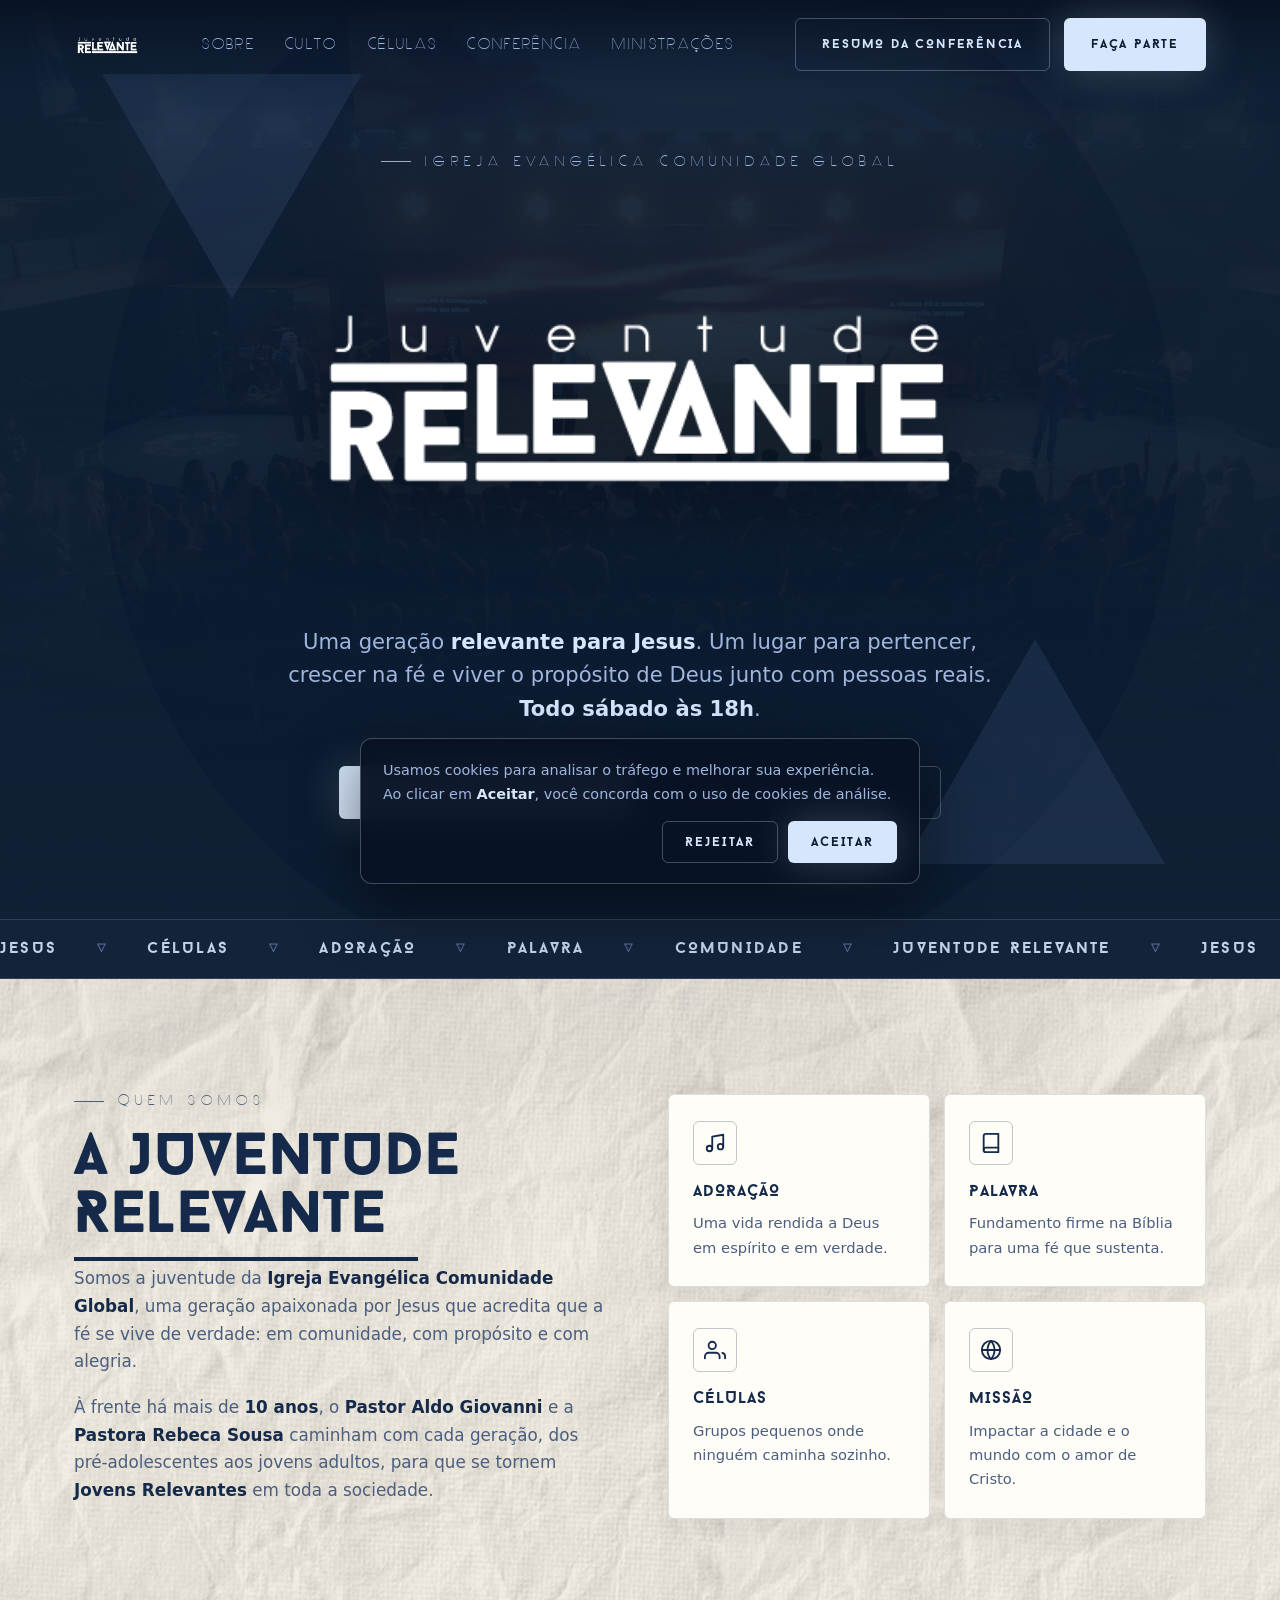
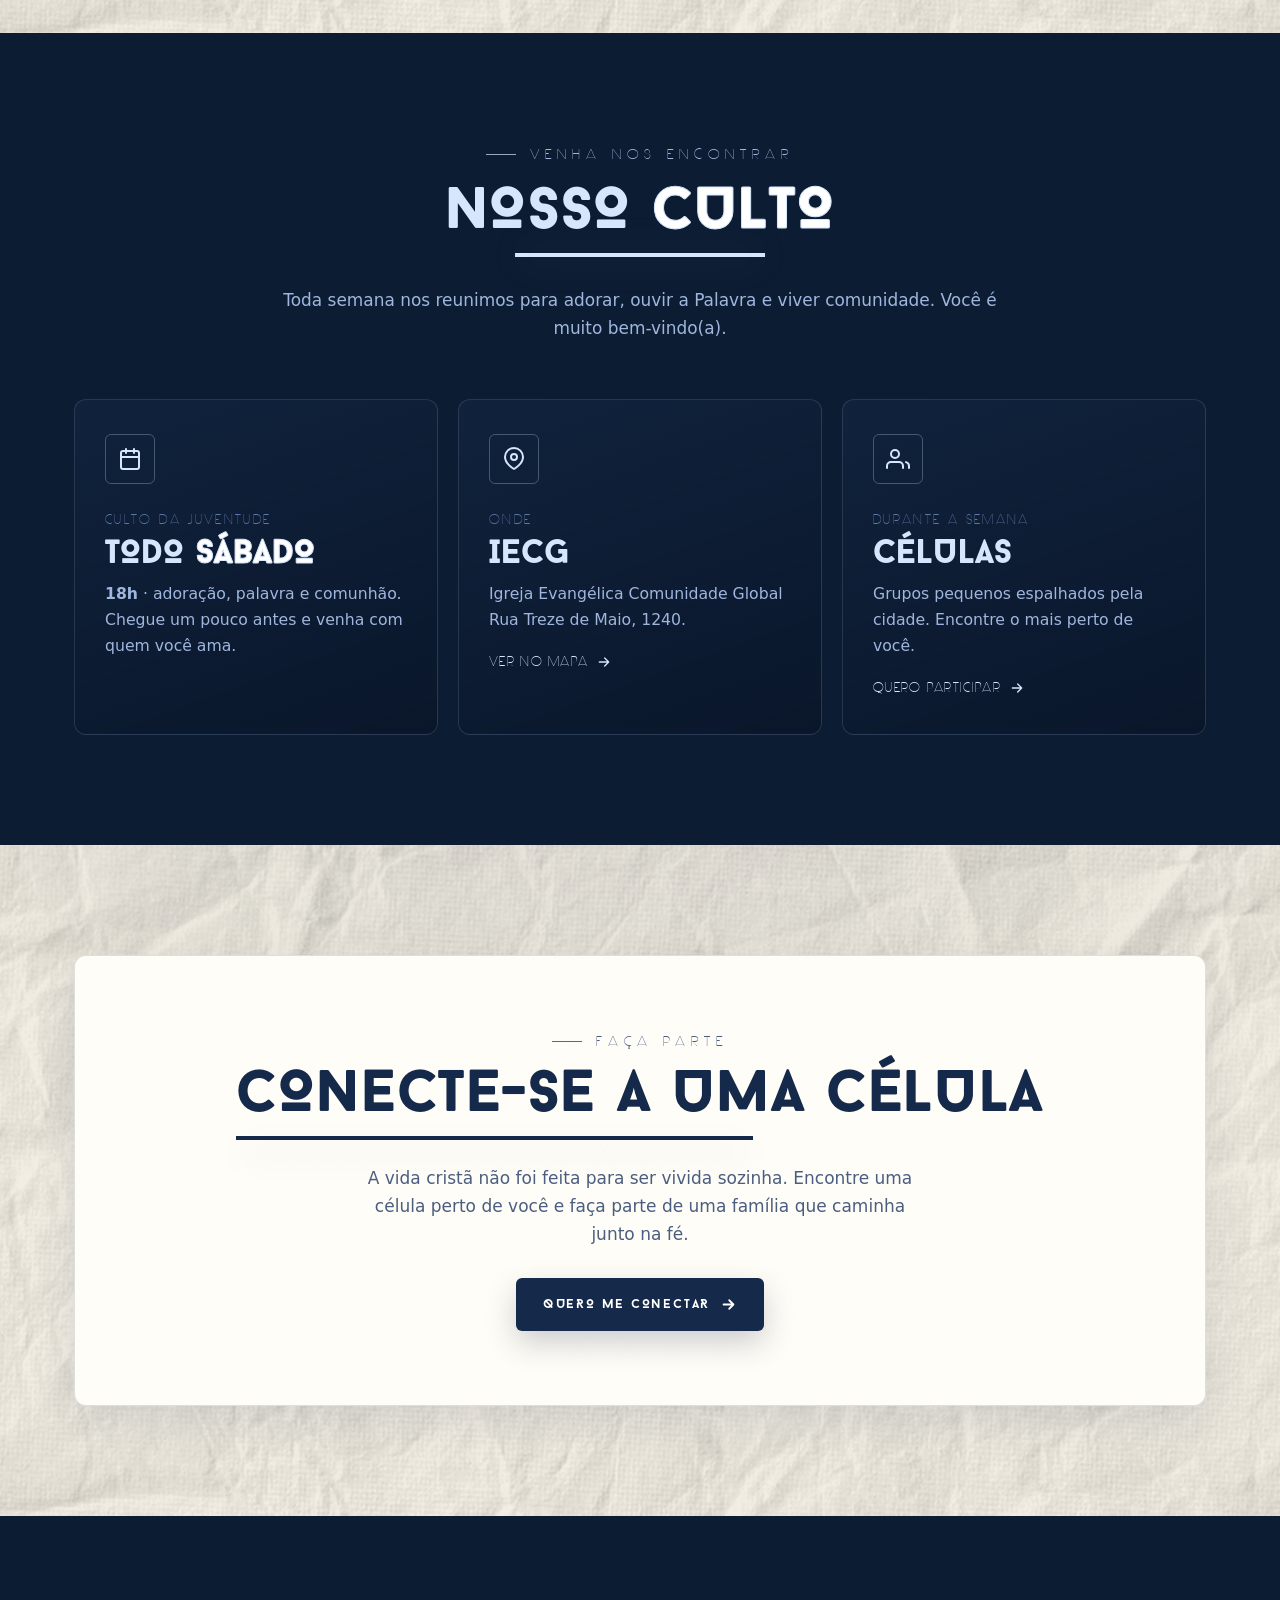
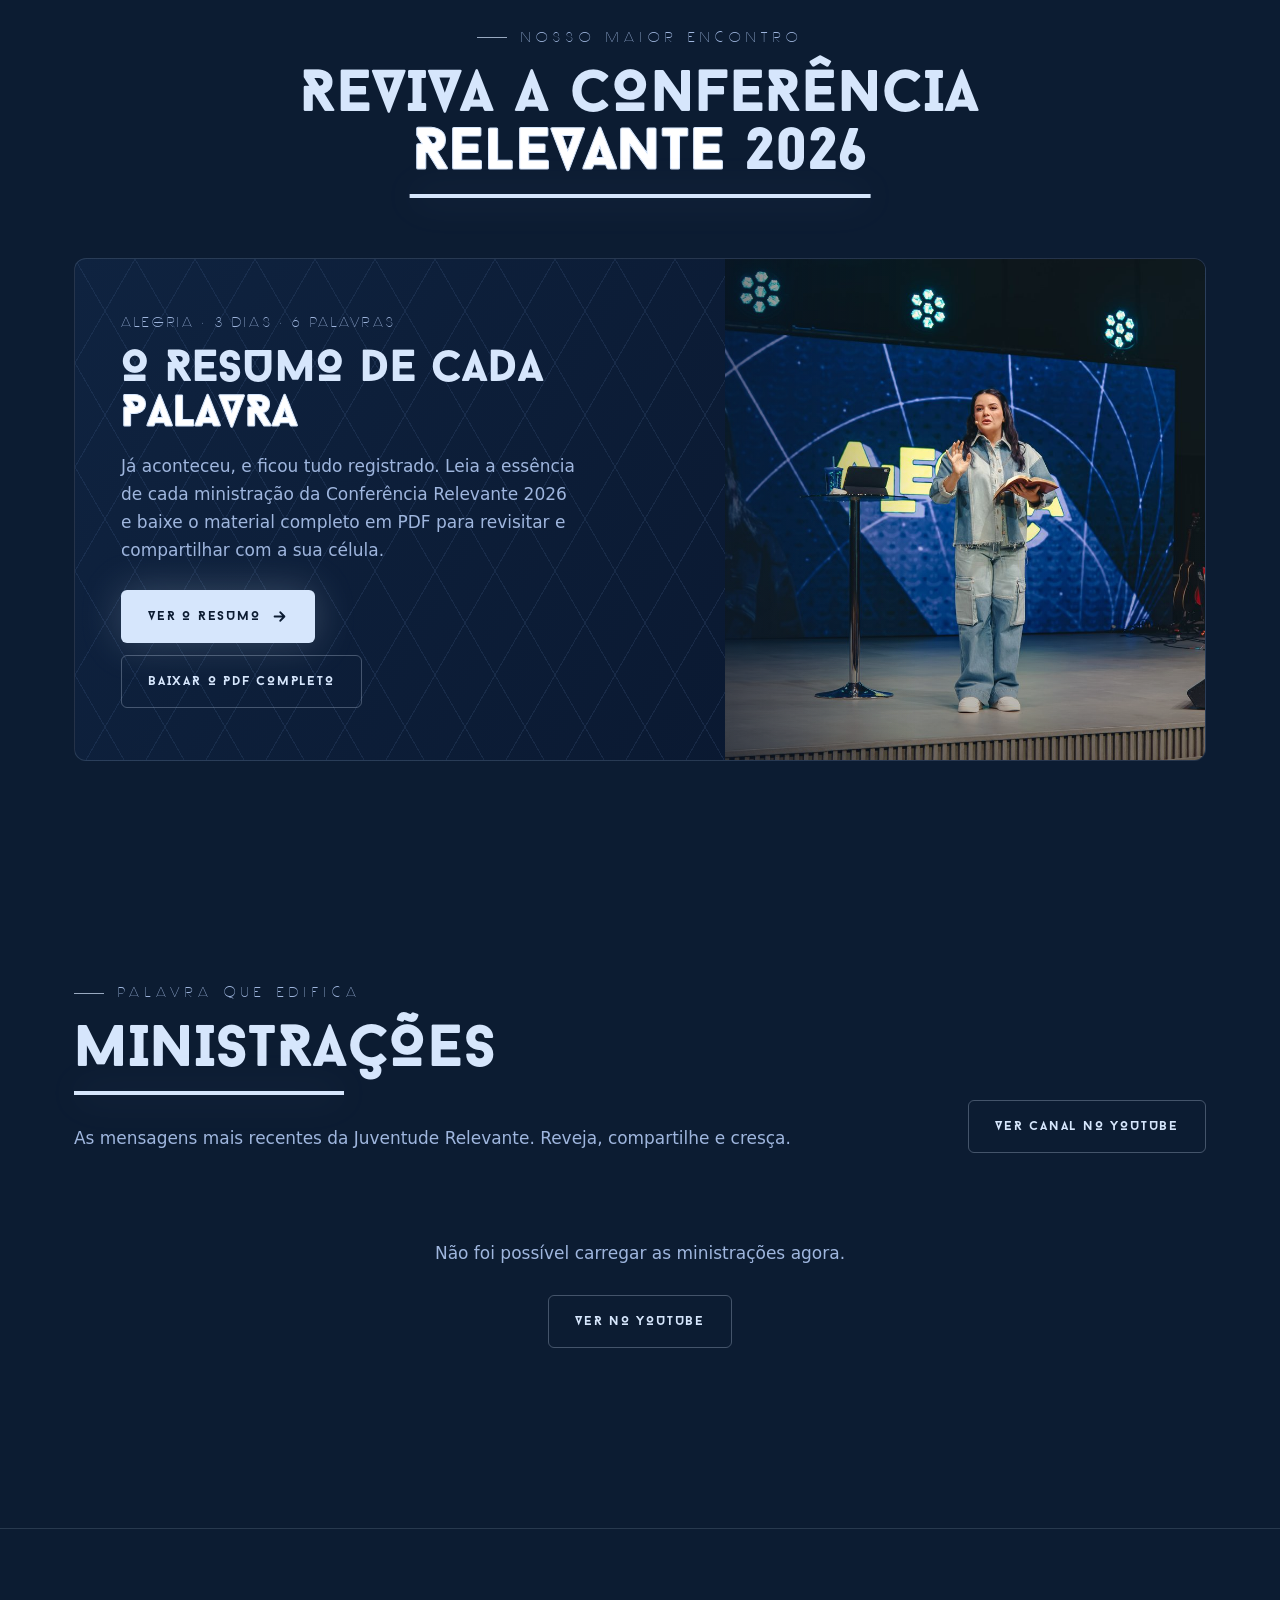
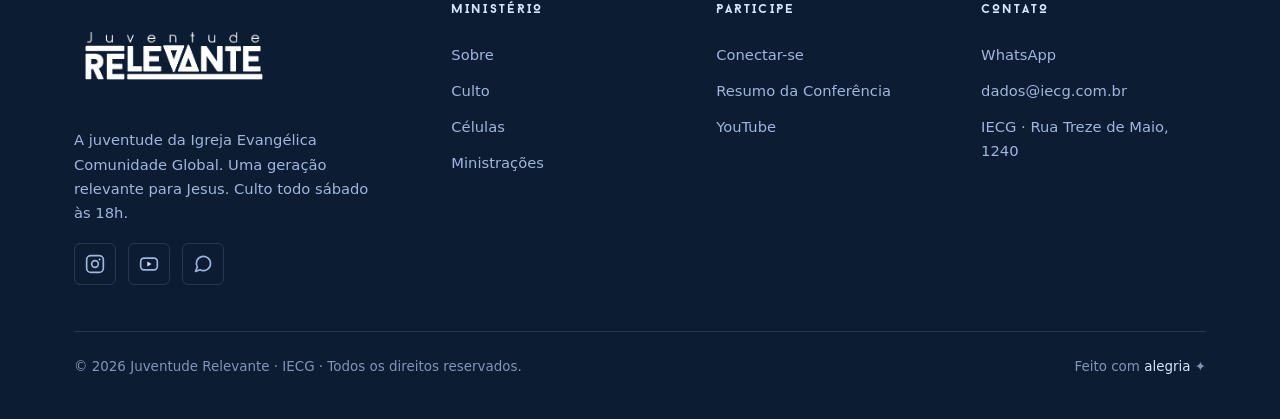
==== commit 2cf83fbe: "feat: remover seção de galeria e atualizar imagens na página principal" ====
--- a/index.html
+++ b/index.html
@@ -140,7 +140,6 @@
           <a href="#culto">Culto</a>
           <a href="#celulas">Células</a>
           <a href="#conferencia">Conferência</a>
-          <a href="#galeria">Galeria</a>
           <a href="#ministracoes">Ministrações</a>
         </nav>
         <div class="nav-cta">
@@ -521,7 +520,7 @@
           <div class="conf-visual" aria-hidden="true">
             <img
               class="conf-photo"
-              src="assets/galeria/g-21.jpg"
+              src="assets/galeria/g-05.jpg"
               alt="Ministração na Conferência Relevante 2026"
               loading="lazy"
             />
@@ -530,353 +529,6 @@
       </div>
     </section>
 
-    <!-- ============ GALERIA ============ -->
-    <section class="section-pad sec-light" id="galeria">
-      <div class="container">
-        <div class="section-head center reveal">
-          <span class="eyebrow center">Momentos</span>
-          <h2 class="section-title">Galeria da <em>Conferência</em></h2>
-          <p class="section-sub">
-            Um pouco do que Deus fez entre nós na Conferência Relevante 2026 ·
-            ALEGRIA.
-          </p>
-        </div>
-
-        <div class="gallery reveal" id="gallery">
-          <a
-            class="g-item g-feature"
-            href="assets/galeria/g-01.jpg"
-            data-cap="Multidão em adoração"
-            ><img
-              src="assets/galeria/g-01.jpg"
-              alt="Conferência Relevante 2026 · ALEGRIA"
-              loading="lazy" /><span class="zoom" aria-hidden="true"
-              ><svg
-                viewBox="0 0 24 24"
-                stroke-width="2"
-                stroke-linecap="round"
-                stroke-linejoin="round"
-              >
-                <circle cx="11" cy="11" r="7" />
-                <path d="m21 21-4.3-4.3" /></svg></span
-          ></a>
-          <a
-            class="g-item"
-            href="assets/galeria/g-02.jpg"
-            data-cap="Momento no palco"
-            ><img
-              src="assets/galeria/g-02.jpg"
-              alt="Conferência Relevante 2026 · ALEGRIA"
-              loading="lazy" /><span class="zoom" aria-hidden="true"
-              ><svg
-                viewBox="0 0 24 24"
-                stroke-width="2"
-                stroke-linecap="round"
-                stroke-linejoin="round"
-              >
-                <circle cx="11" cy="11" r="7" />
-                <path d="m21 21-4.3-4.3" /></svg></span
-          ></a>
-          <a
-            class="g-item"
-            href="assets/galeria/g-03.jpg"
-            data-cap="Palavra que edifica"
-            ><img
-              src="assets/galeria/g-03.jpg"
-              alt="Conferência Relevante 2026 · ALEGRIA"
-              loading="lazy" /><span class="zoom" aria-hidden="true"
-              ><svg
-                viewBox="0 0 24 24"
-                stroke-width="2"
-                stroke-linecap="round"
-                stroke-linejoin="round"
-              >
-                <circle cx="11" cy="11" r="7" />
-                <path d="m21 21-4.3-4.3" /></svg></span
-          ></a>
-          <a
-            class="g-item"
-            href="assets/galeria/g-04.jpg"
-            data-cap="Ministração e plateia"
-            ><img
-              src="assets/galeria/g-04.jpg"
-              alt="Conferência Relevante 2026 · ALEGRIA"
-              loading="lazy" /><span class="zoom" aria-hidden="true"
-              ><svg
-                viewBox="0 0 24 24"
-                stroke-width="2"
-                stroke-linecap="round"
-                stroke-linejoin="round"
-              >
-                <circle cx="11" cy="11" r="7" />
-                <path d="m21 21-4.3-4.3" /></svg></span
-          ></a>
-          <a
-            class="g-item"
-            href="assets/galeria/g-05.jpg"
-            data-cap="Palavra no palco"
-            ><img
-              src="assets/galeria/g-05.jpg"
-              alt="Conferência Relevante 2026 · ALEGRIA"
-              loading="lazy" /><span class="zoom" aria-hidden="true"
-              ><svg
-                viewBox="0 0 24 24"
-                stroke-width="2"
-                stroke-linecap="round"
-                stroke-linejoin="round"
-              >
-                <circle cx="11" cy="11" r="7" />
-                <path d="m21 21-4.3-4.3" /></svg></span
-          ></a>
-          <a
-            class="g-item"
-            href="assets/galeria/g-06.jpg"
-            data-cap="Tema ALEGRIA"
-            ><img
-              src="assets/galeria/g-06.jpg"
-              alt="Conferência Relevante 2026 · ALEGRIA"
-              loading="lazy" /><span class="zoom" aria-hidden="true"
-              ><svg
-                viewBox="0 0 24 24"
-                stroke-width="2"
-                stroke-linecap="round"
-                stroke-linejoin="round"
-              >
-                <circle cx="11" cy="11" r="7" />
-                <path d="m21 21-4.3-4.3" /></svg></span
-          ></a>
-          <a
-            class="g-item"
-            href="assets/galeria/g-07.jpg"
-            data-cap="Família Relevante"
-            ><img
-              src="assets/galeria/g-07.jpg"
-              alt="Conferência Relevante 2026 · ALEGRIA"
-              loading="lazy" /><span class="zoom" aria-hidden="true"
-              ><svg
-                viewBox="0 0 24 24"
-                stroke-width="2"
-                stroke-linecap="round"
-                stroke-linejoin="round"
-              >
-                <circle cx="11" cy="11" r="7" />
-                <path d="m21 21-4.3-4.3" /></svg></span
-          ></a>
-          <a
-            class="g-item"
-            href="assets/galeria/g-08.jpg"
-            data-cap="Juntos na Conferência"
-            ><img
-              src="assets/galeria/g-08.jpg"
-              alt="Conferência Relevante 2026 · ALEGRIA"
-              loading="lazy" /><span class="zoom" aria-hidden="true"
-              ><svg
-                viewBox="0 0 24 24"
-                stroke-width="2"
-                stroke-linecap="round"
-                stroke-linejoin="round"
-              >
-                <circle cx="11" cy="11" r="7" />
-                <path d="m21 21-4.3-4.3" /></svg></span
-          ></a>
-          <a class="g-item" href="assets/galeria/g-09.jpg" data-cap="Em família"
-            ><img
-              src="assets/galeria/g-09.jpg"
-              alt="Conferência Relevante 2026 · ALEGRIA"
-              loading="lazy" /><span class="zoom" aria-hidden="true"
-              ><svg
-                viewBox="0 0 24 24"
-                stroke-width="2"
-                stroke-linecap="round"
-                stroke-linejoin="round"
-              >
-                <circle cx="11" cy="11" r="7" />
-                <path d="m21 21-4.3-4.3" /></svg></span
-          ></a>
-          <a class="g-item" href="assets/galeria/g-10.jpg" data-cap="Amizades"
-            ><img
-              src="assets/galeria/g-10.jpg"
-              alt="Conferência Relevante 2026 · ALEGRIA"
-              loading="lazy" /><span class="zoom" aria-hidden="true"
-              ><svg
-                viewBox="0 0 24 24"
-                stroke-width="2"
-                stroke-linecap="round"
-                stroke-linejoin="round"
-              >
-                <circle cx="11" cy="11" r="7" />
-                <path d="m21 21-4.3-4.3" /></svg></span
-          ></a>
-          <a
-            class="g-item"
-            href="assets/galeria/g-11.jpg"
-            data-cap="Geração Relevante"
-            ><img
-              src="assets/galeria/g-11.jpg"
-              alt="Conferência Relevante 2026 · ALEGRIA"
-              loading="lazy" /><span class="zoom" aria-hidden="true"
-              ><svg
-                viewBox="0 0 24 24"
-                stroke-width="2"
-                stroke-linecap="round"
-                stroke-linejoin="round"
-              >
-                <circle cx="11" cy="11" r="7" />
-                <path d="m21 21-4.3-4.3" /></svg></span
-          ></a>
-          <a
-            class="g-item"
-            href="assets/galeria/g-12.jpg"
-            data-cap="Momentos da Conferência"
-            ><img
-              src="assets/galeria/g-12.jpg"
-              alt="Conferência Relevante 2026 · ALEGRIA"
-              loading="lazy" /><span class="zoom" aria-hidden="true"
-              ><svg
-                viewBox="0 0 24 24"
-                stroke-width="2"
-                stroke-linecap="round"
-                stroke-linejoin="round"
-              >
-                <circle cx="11" cy="11" r="7" />
-                <path d="m21 21-4.3-4.3" /></svg></span
-          ></a>
-          <a class="g-item" href="assets/galeria/g-13.jpg" data-cap="Adoração"
-            ><img
-              src="assets/galeria/g-13.jpg"
-              alt="Conferência Relevante 2026 · ALEGRIA"
-              loading="lazy" /><span class="zoom" aria-hidden="true"
-              ><svg
-                viewBox="0 0 24 24"
-                stroke-width="2"
-                stroke-linecap="round"
-                stroke-linejoin="round"
-              >
-                <circle cx="11" cy="11" r="7" />
-                <path d="m21 21-4.3-4.3" /></svg></span
-          ></a>
-          <a
-            class="g-item"
-            href="assets/galeria/g-14.jpg"
-            data-cap="Palavra e plateia"
-            ><img
-              src="assets/galeria/g-14.jpg"
-              alt="Conferência Relevante 2026 · ALEGRIA"
-              loading="lazy" /><span class="zoom" aria-hidden="true"
-              ><svg
-                viewBox="0 0 24 24"
-                stroke-width="2"
-                stroke-linecap="round"
-                stroke-linejoin="round"
-              >
-                <circle cx="11" cy="11" r="7" />
-                <path d="m21 21-4.3-4.3" /></svg></span
-          ></a>
-          <a
-            class="g-item"
-            href="assets/galeria/g-15.jpg"
-            data-cap="Ministração"
-            ><img
-              src="assets/galeria/g-15.jpg"
-              alt="Conferência Relevante 2026 · ALEGRIA"
-              loading="lazy" /><span class="zoom" aria-hidden="true"
-              ><svg
-                viewBox="0 0 24 24"
-                stroke-width="2"
-                stroke-linecap="round"
-                stroke-linejoin="round"
-              >
-                <circle cx="11" cy="11" r="7" />
-                <path d="m21 21-4.3-4.3" /></svg></span
-          ></a>
-          <a class="g-item" href="assets/galeria/g-16.jpg" data-cap="Palavra"
-            ><img
-              src="assets/galeria/g-16.jpg"
-              alt="Conferência Relevante 2026 · ALEGRIA"
-              loading="lazy" /><span class="zoom" aria-hidden="true"
-              ><svg
-                viewBox="0 0 24 24"
-                stroke-width="2"
-                stroke-linecap="round"
-                stroke-linejoin="round"
-              >
-                <circle cx="11" cy="11" r="7" />
-                <path d="m21 21-4.3-4.3" /></svg></span
-          ></a>
-          <a class="g-item" href="assets/galeria/g-17.jpg" data-cap="Juntos"
-            ><img
-              src="assets/galeria/g-17.jpg"
-              alt="Conferência Relevante 2026 · ALEGRIA"
-              loading="lazy" /><span class="zoom" aria-hidden="true"
-              ><svg
-                viewBox="0 0 24 24"
-                stroke-width="2"
-                stroke-linecap="round"
-                stroke-linejoin="round"
-              >
-                <circle cx="11" cy="11" r="7" />
-                <path d="m21 21-4.3-4.3" /></svg></span
-          ></a>
-          <a
-            class="g-item"
-            href="assets/galeria/g-18.jpg"
-            data-cap="Amigos de caminhada"
-            ><img
-              src="assets/galeria/g-18.jpg"
-              alt="Conferência Relevante 2026 · ALEGRIA"
-              loading="lazy" /><span class="zoom" aria-hidden="true"
-              ><svg
-                viewBox="0 0 24 24"
-                stroke-width="2"
-                stroke-linecap="round"
-                stroke-linejoin="round"
-              >
-                <circle cx="11" cy="11" r="7" />
-                <path d="m21 21-4.3-4.3" /></svg></span
-          ></a>
-          <a
-            class="g-item"
-            href="assets/galeria/g-19.jpg"
-            data-cap="Casais Relevantes"
-            ><img
-              src="assets/galeria/g-19.jpg"
-              alt="Conferência Relevante 2026 · ALEGRIA"
-              loading="lazy" /><span class="zoom" aria-hidden="true"
-              ><svg
-                viewBox="0 0 24 24"
-                stroke-width="2"
-                stroke-linecap="round"
-                stroke-linejoin="round"
-              >
-                <circle cx="11" cy="11" r="7" />
-                <path d="m21 21-4.3-4.3" /></svg></span
-          ></a>
-          <a
-            class="g-item"
-            href="assets/galeria/g-20.jpg"
-            data-cap="Juntos na fé"
-            ><img
-              src="assets/galeria/g-20.jpg"
-              alt="Conferência Relevante 2026 · ALEGRIA"
-              loading="lazy" /><span class="zoom" aria-hidden="true"
-              ><svg
-                viewBox="0 0 24 24"
-                stroke-width="2"
-                stroke-linecap="round"
-                stroke-linejoin="round"
-              >
-                <circle cx="11" cy="11" r="7" />
-                <path d="m21 21-4.3-4.3" /></svg></span
-          ></a>
-        </div>
-
-        <div class="gallery-foot">
-          <a href="/conferencia2026" class="btn btn-ghost"
-            >Ver o resumo das palavras</a
-          >
-        </div>
-      </div>
-    </section>
 
     <!-- ============ MINISTRAÇÕES / VÍDEOS ============ -->
     <section class="section-pad" id="ministracoes">
@@ -1026,7 +678,6 @@
               >Conectar-se</a
             >
             <a href="/conferencia2026">Resumo da Conferência</a>
-            <a href="#galeria">Galeria</a>
             <a
               href="https://www.youtube.com/channel/UCQgiTCH_nbNmvej0ZA6YE5Q"
               target="_blank"
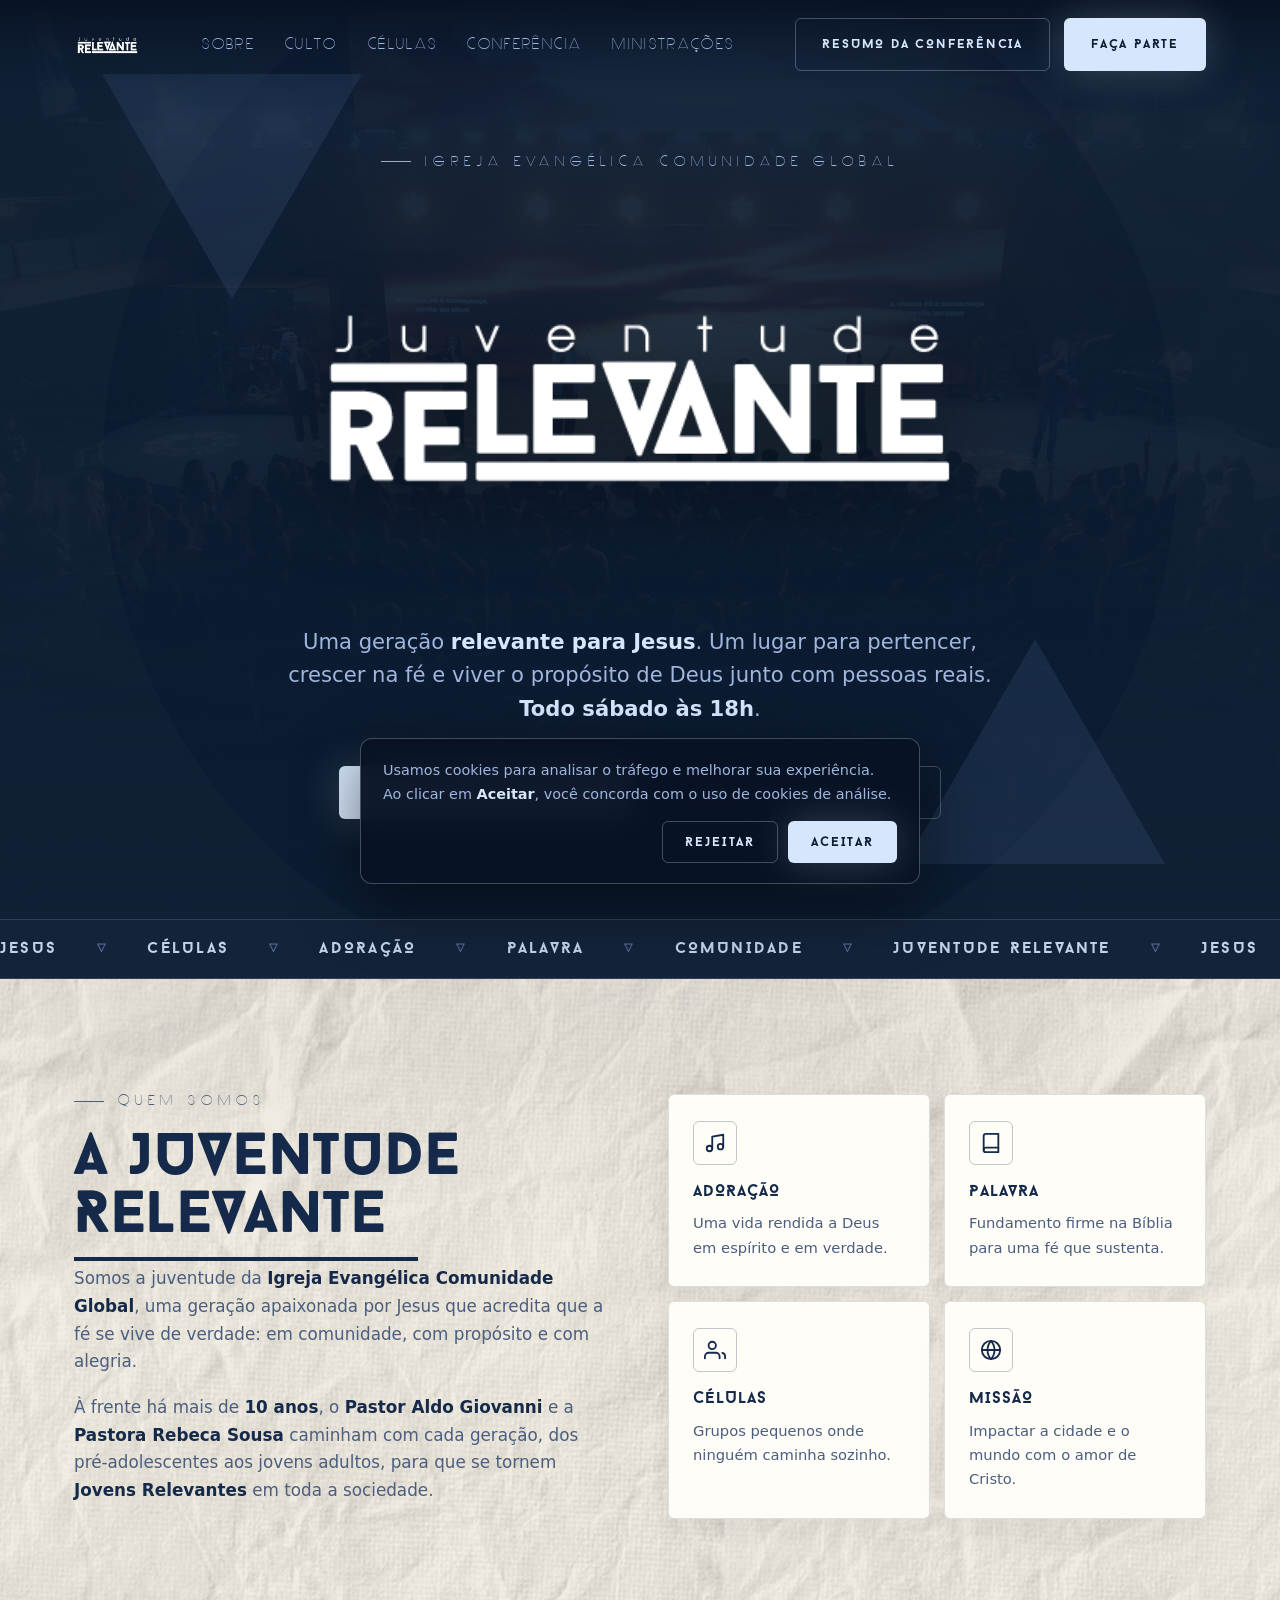
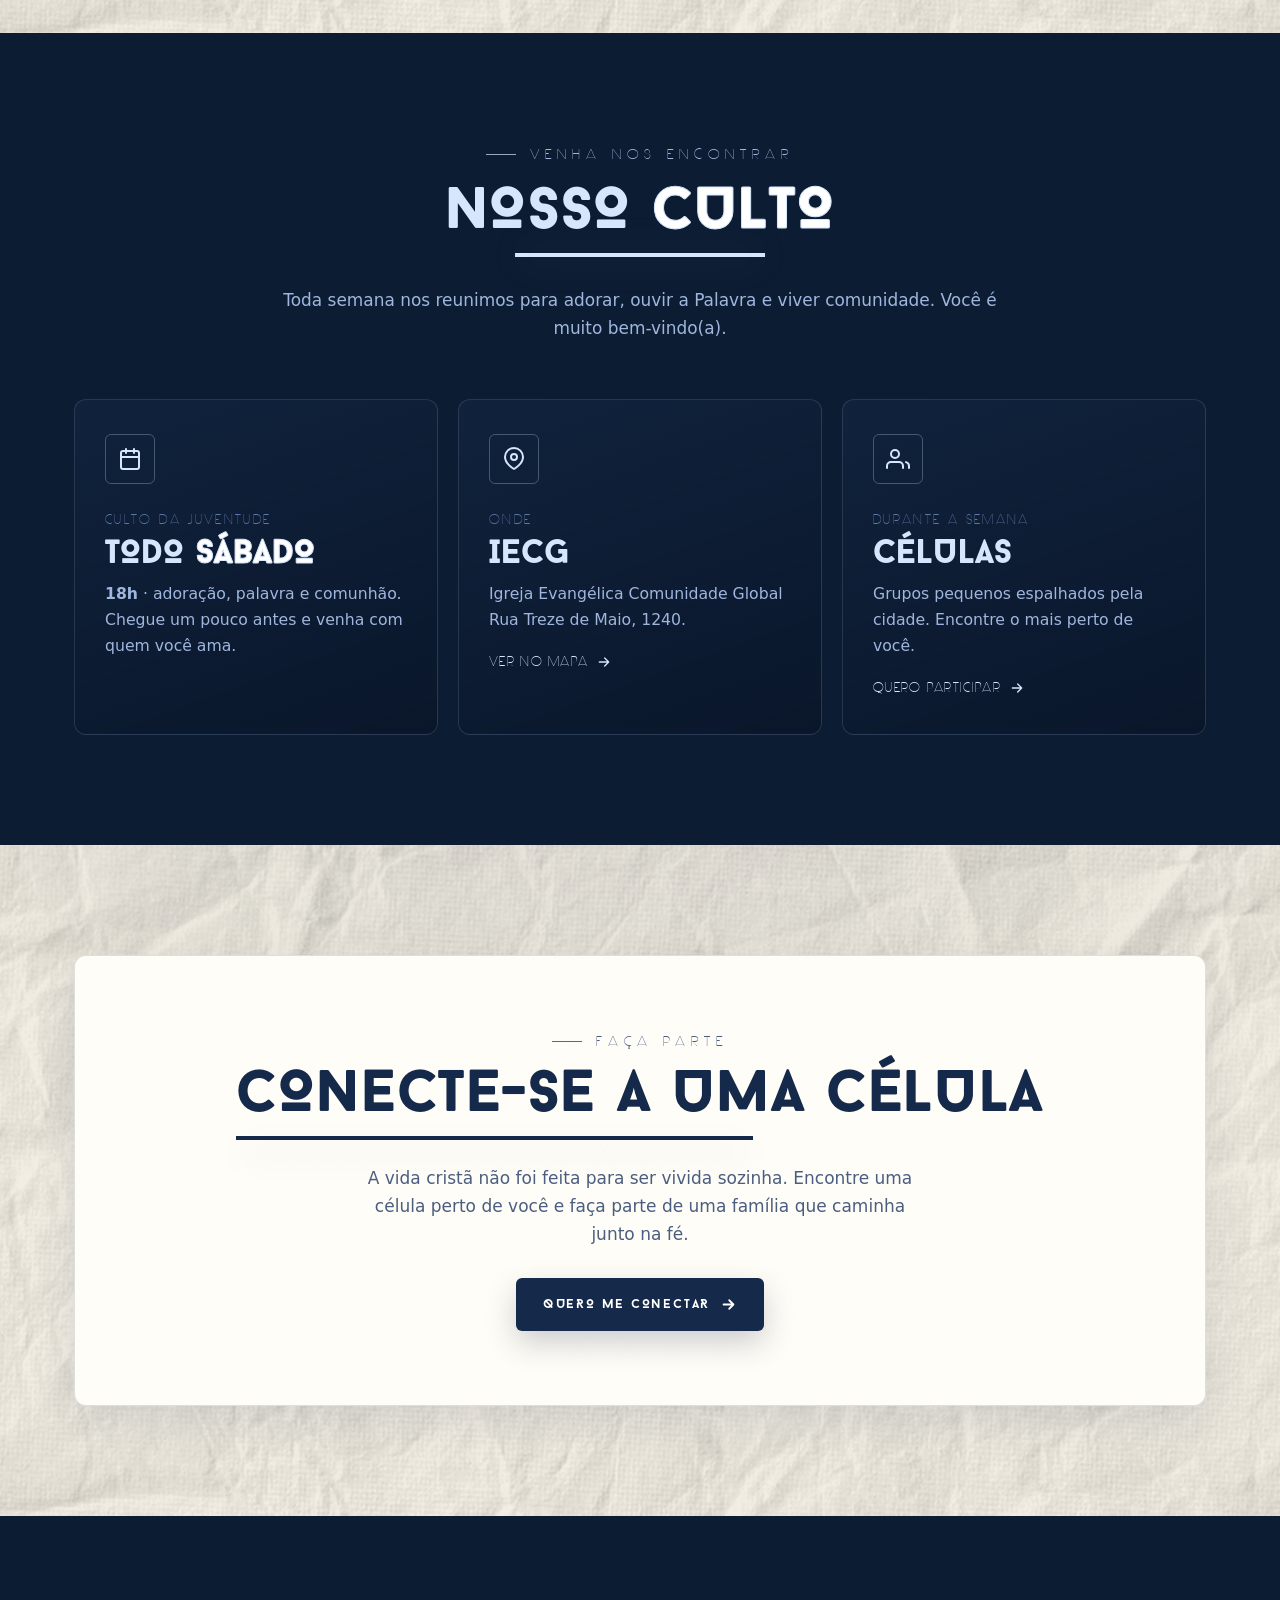
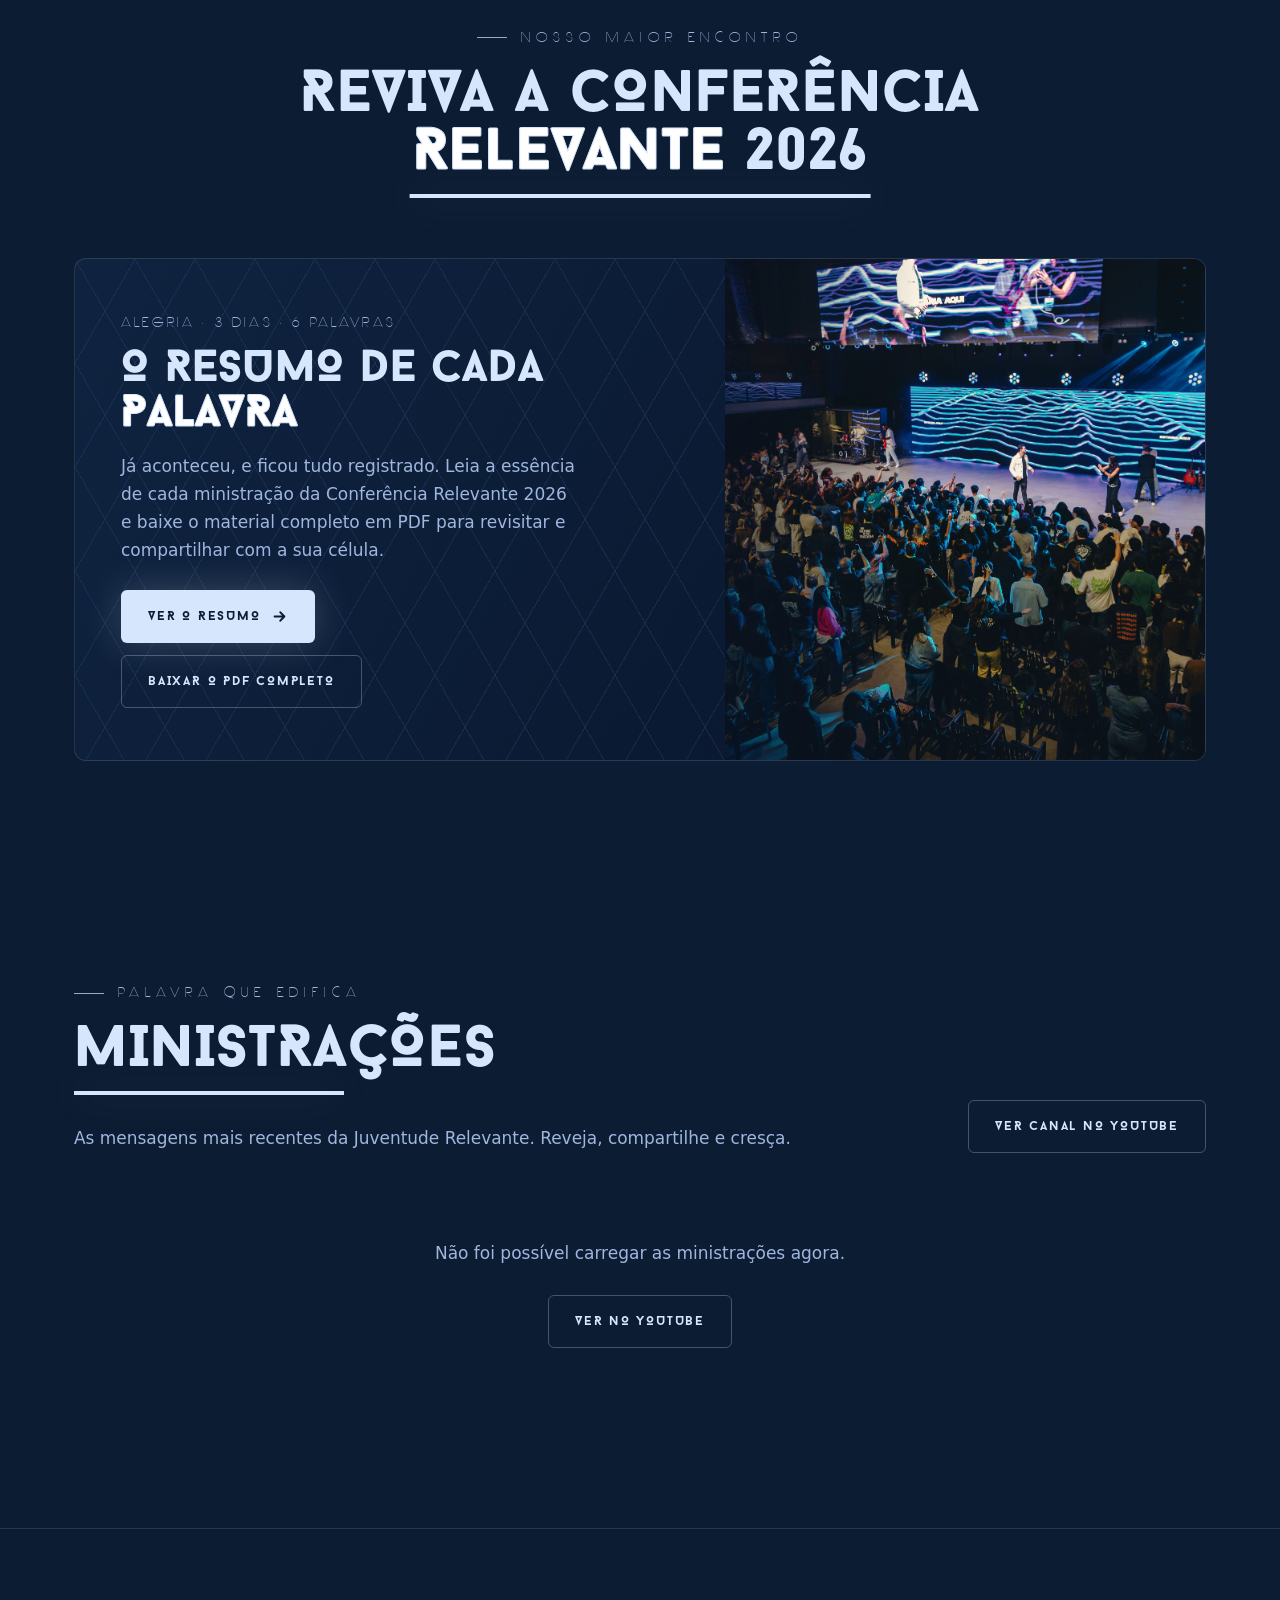
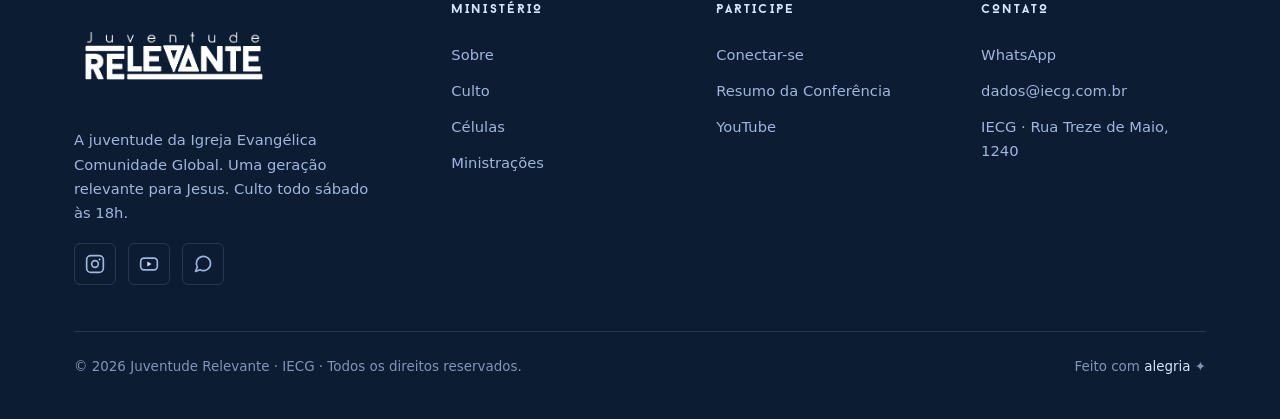
==== commit 7443a48b: "feat: atualizar imagem da conferência e remover espaço em branco desnecessário" ====
--- a/index.html
+++ b/index.html
@@ -520,7 +520,7 @@
           <div class="conf-visual" aria-hidden="true">
             <img
               class="conf-photo"
-              src="assets/galeria/g-05.jpg"
+              src="assets/galeria/g-21.jpg"
               alt="Ministração na Conferência Relevante 2026"
               loading="lazy"
             />
@@ -528,7 +528,6 @@
         </div>
       </div>
     </section>
-
 
     <!-- ============ MINISTRAÇÕES / VÍDEOS ============ -->
     <section class="section-pad" id="ministracoes">
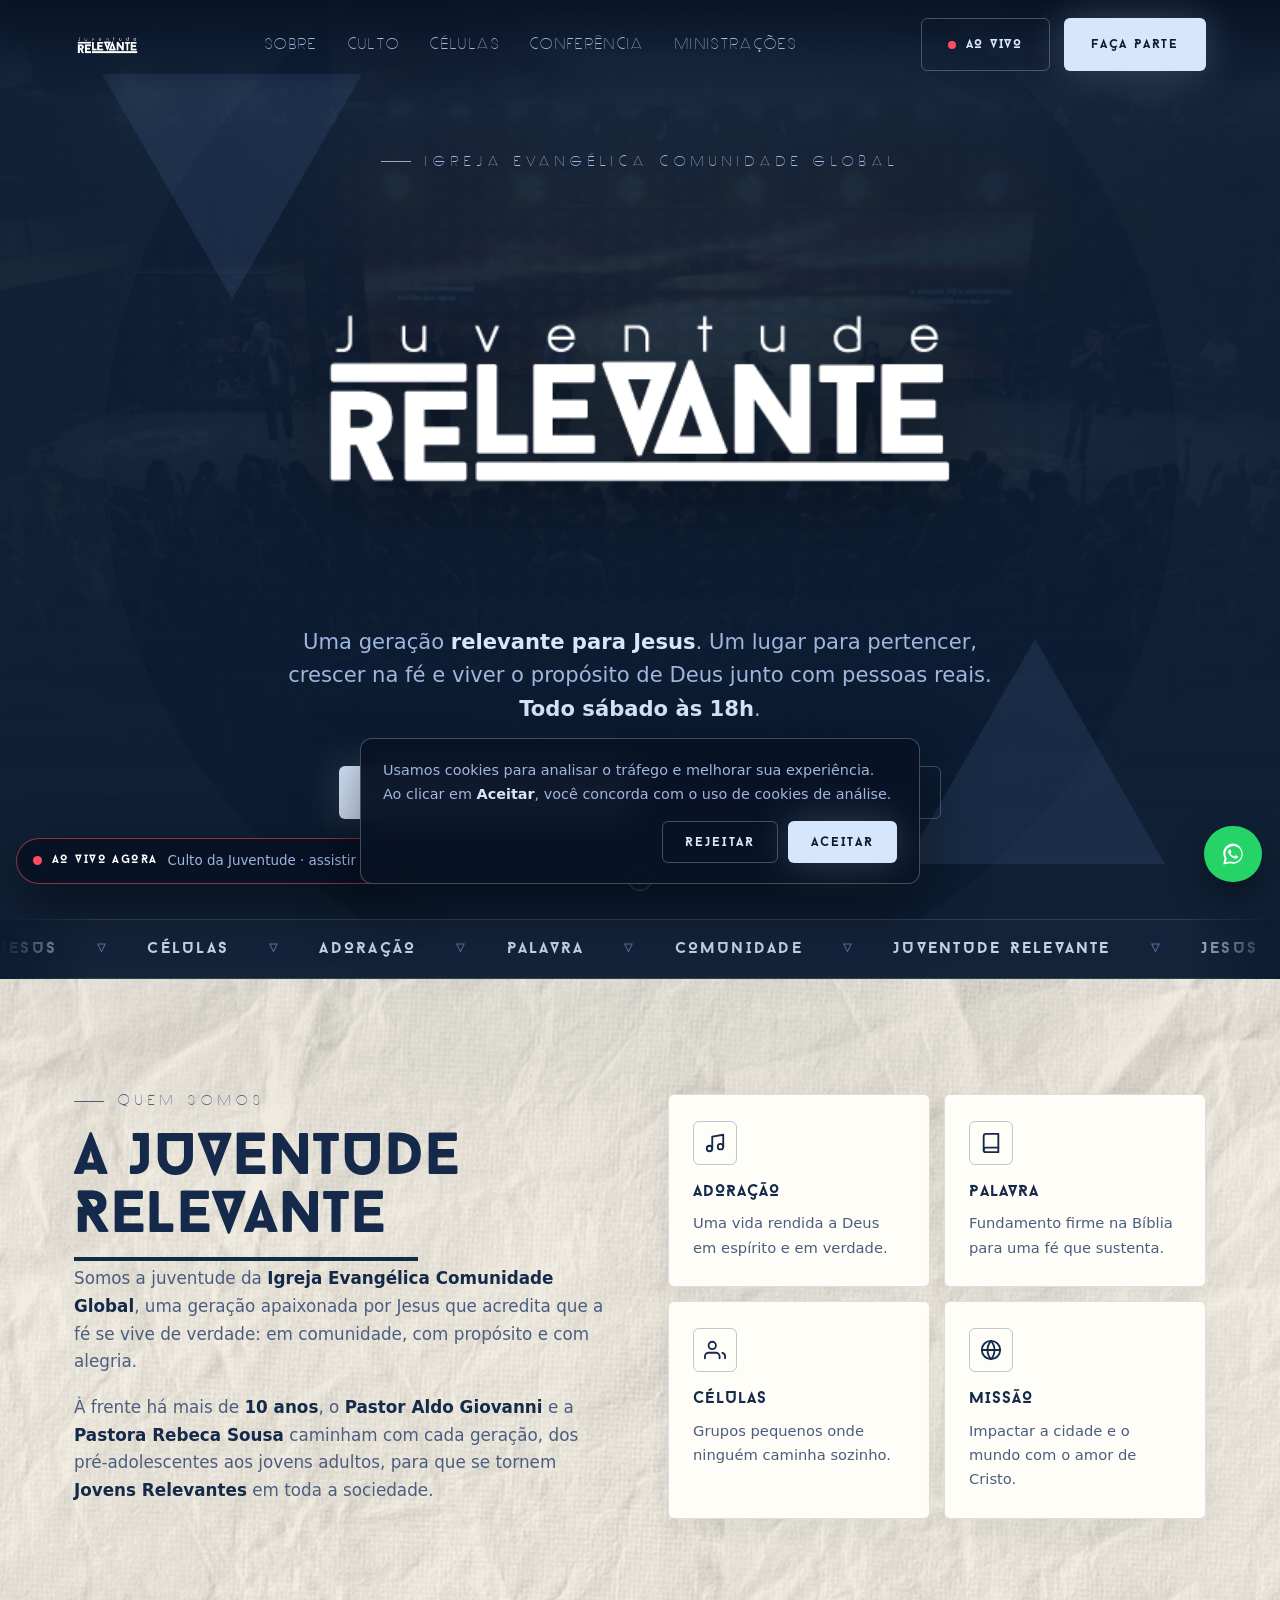
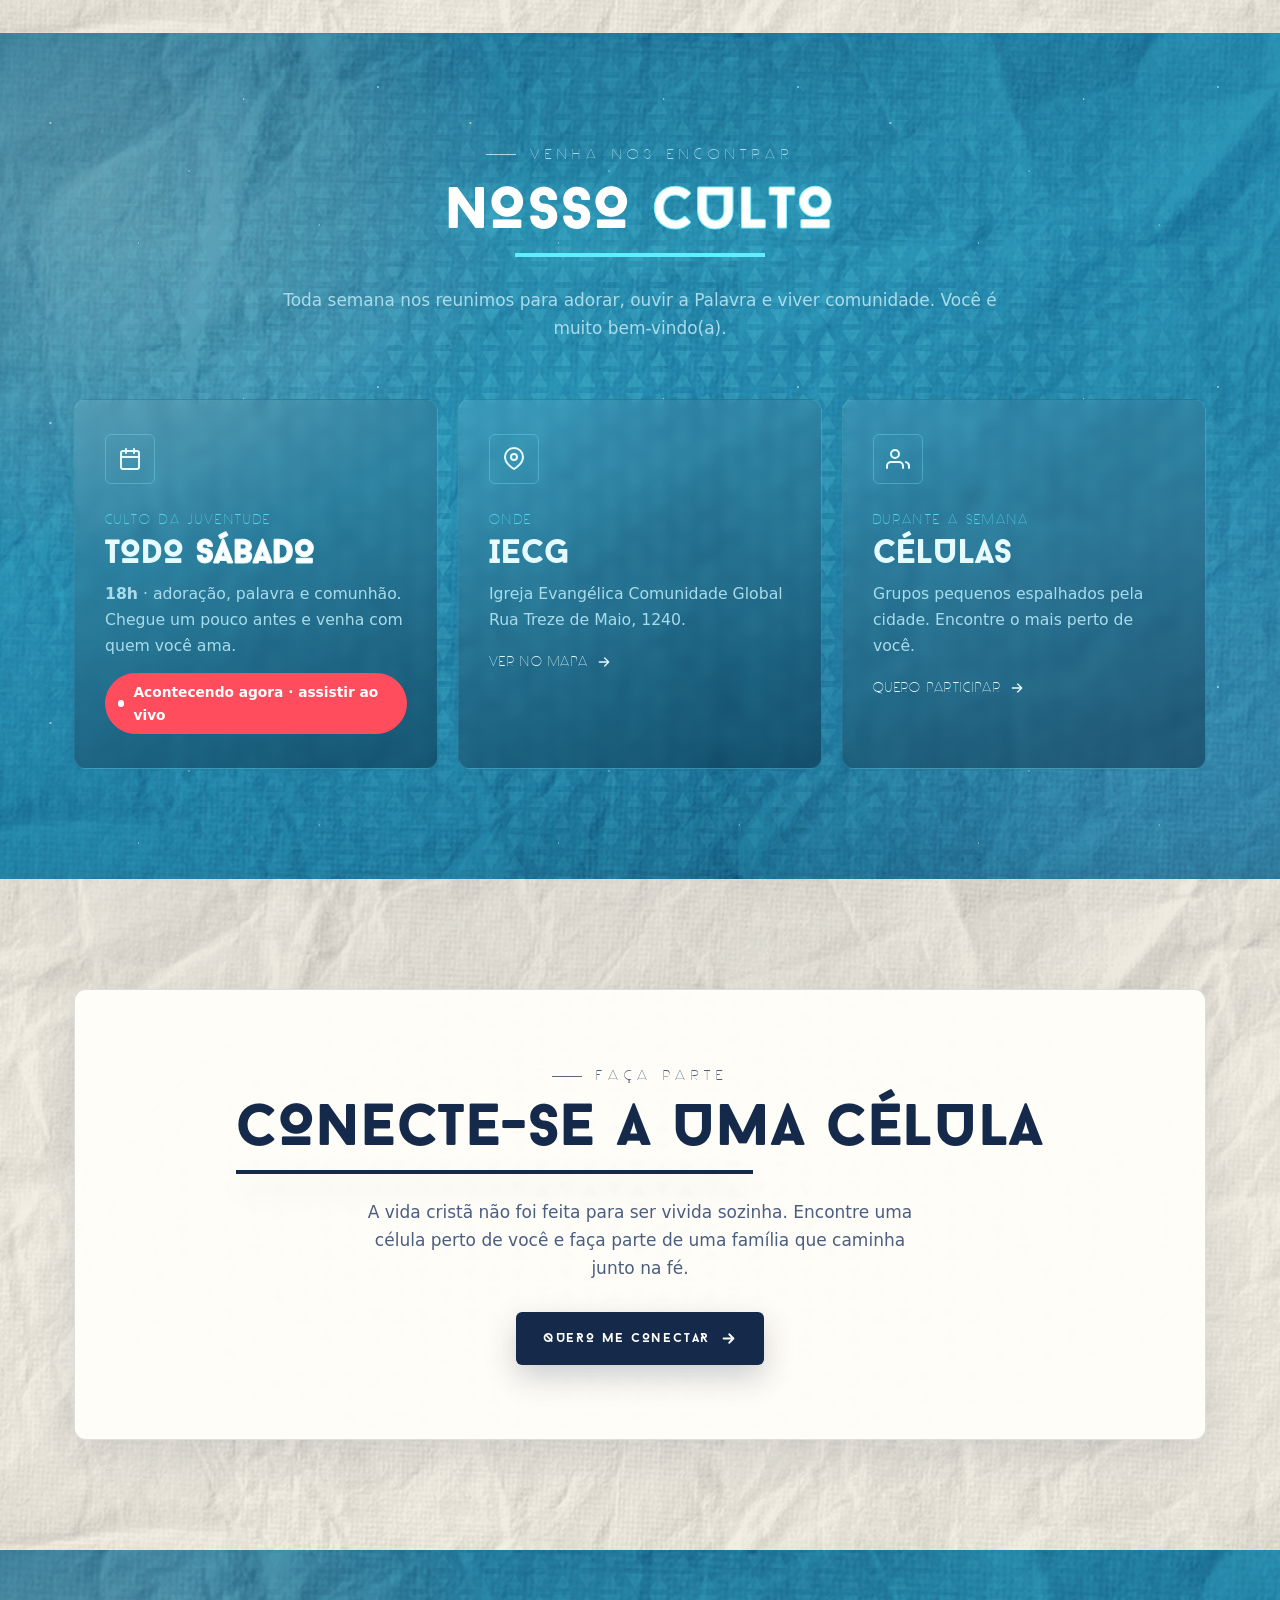
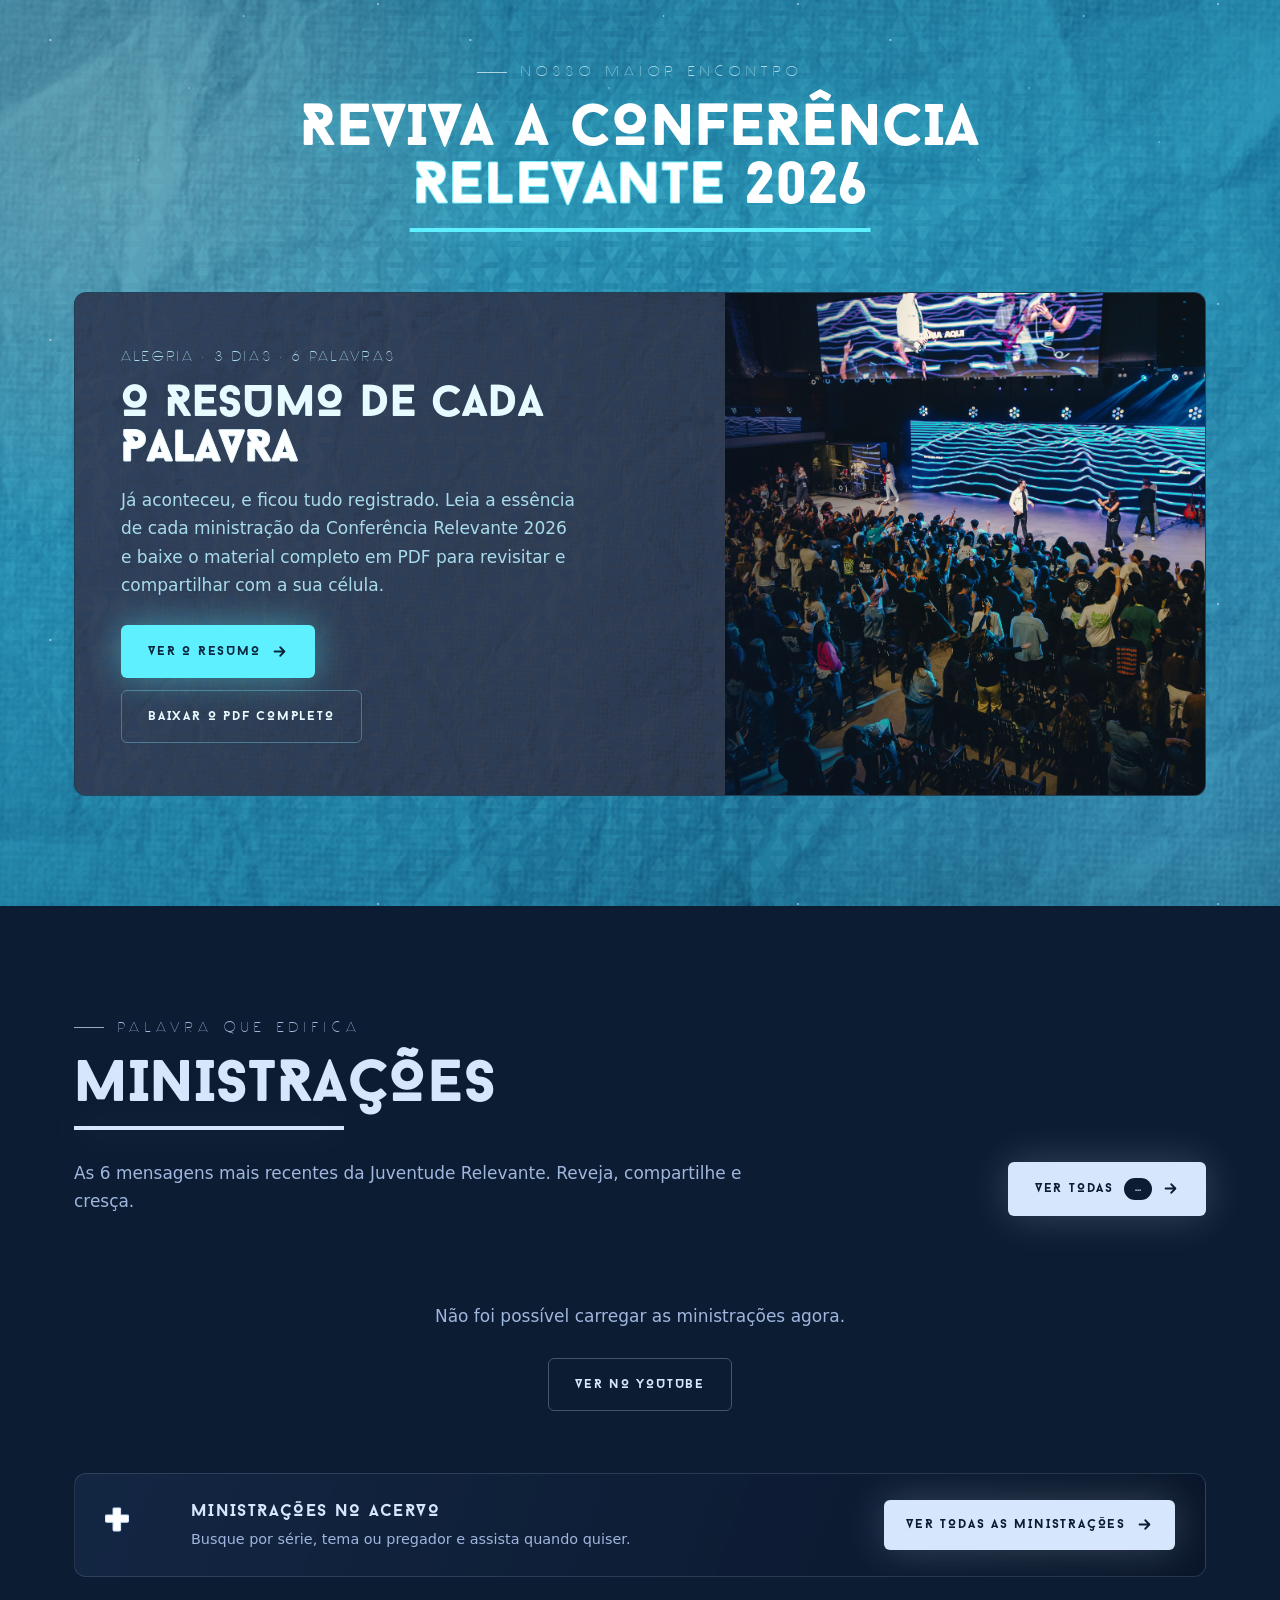
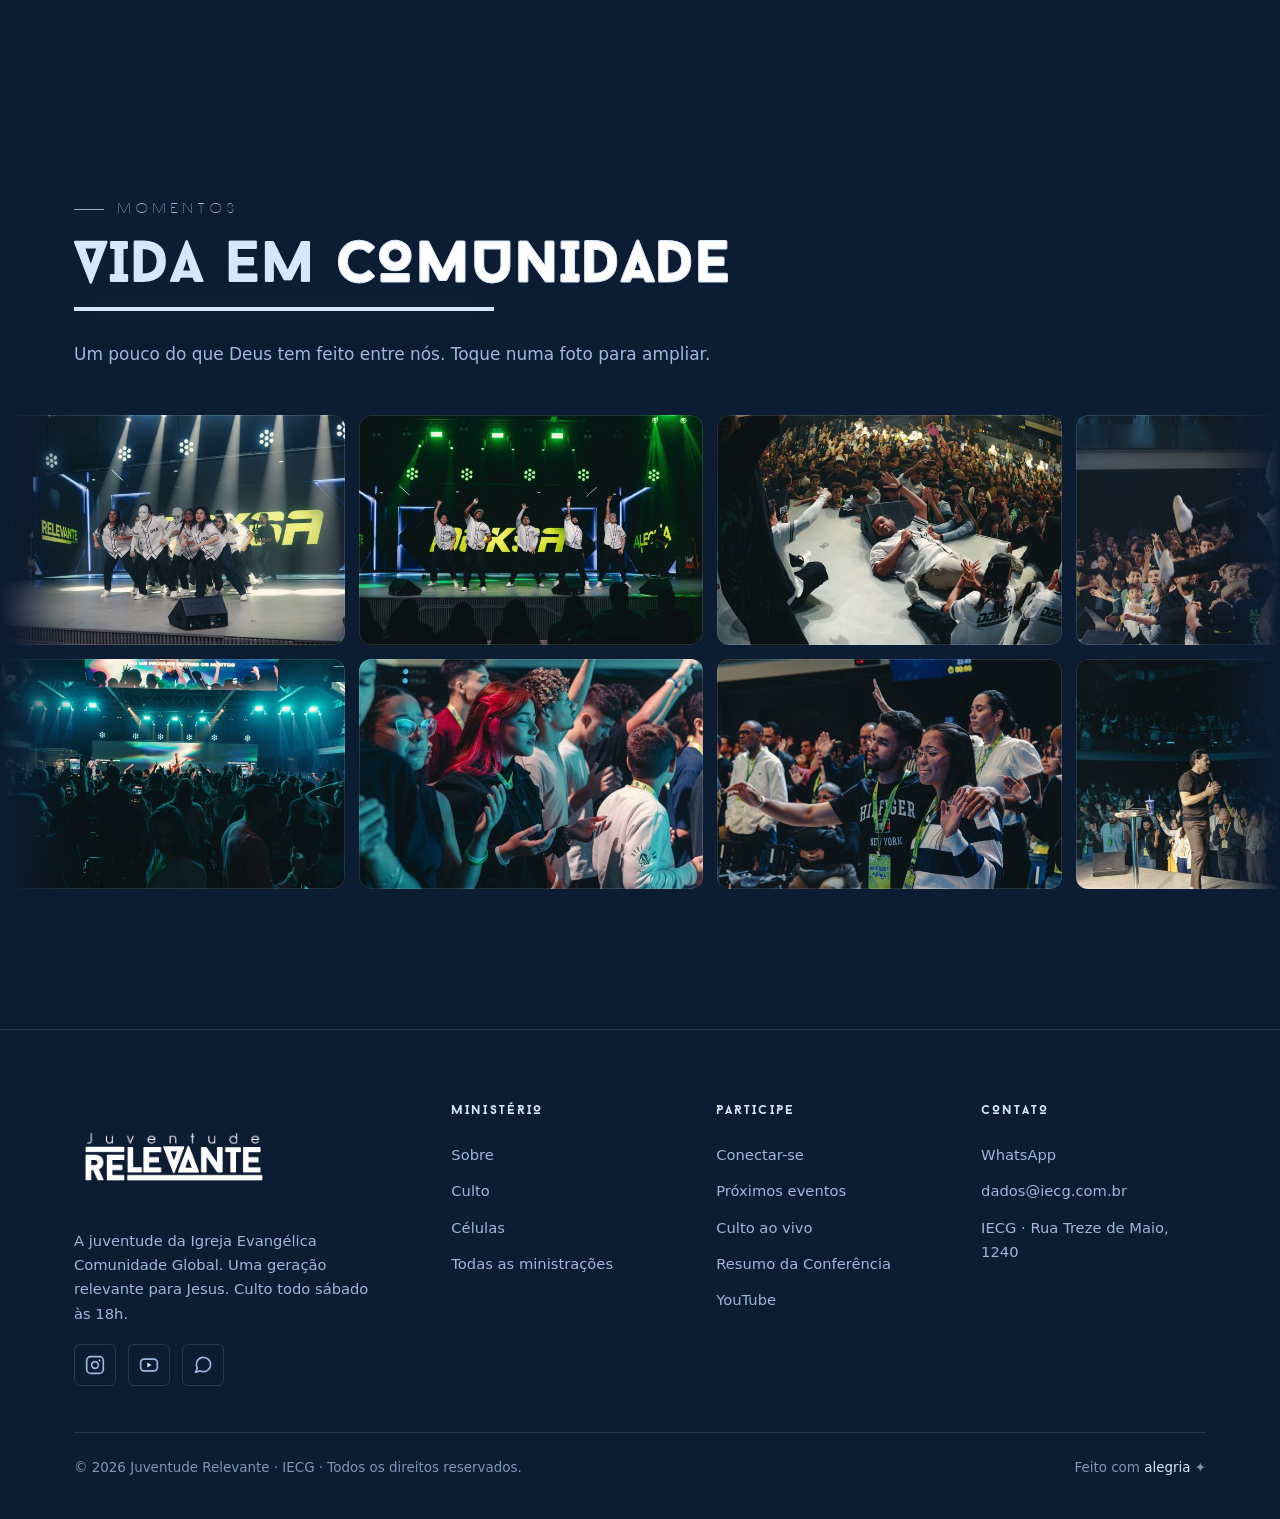
==== commit 8f05d7e3: "feat: nova home, ministrações, eventos, ao vivo e séries - Ministrações: página /ministracoes com bu" ====
--- a/index.html
+++ b/index.html
@@ -81,7 +81,7 @@
       content="Uma geração relevante para Jesus. Culto todo sábado às 18h."
     />
 
-    <link rel="stylesheet" href="css/home.css?v=20261023" />
+    <link rel="stylesheet" href="css/home.css?v=20261025d" />
 
     <!-- Dados estruturados -->
     <script type="application/ld+json">
@@ -124,6 +124,7 @@
   </head>
 
   <body>
+    <div class="scroll-progress" aria-hidden="true"></div>
     <div class="stars" aria-hidden="true"></div>
 
     <!-- ============ NAVBAR ============ -->
@@ -139,13 +140,13 @@
           <a href="#sobre">Sobre</a>
           <a href="#culto">Culto</a>
           <a href="#celulas">Células</a>
+          <a href="#eventos">Eventos</a>
           <a href="#conferencia">Conferência</a>
           <a href="#ministracoes">Ministrações</a>
+          <a href="/aovivo" class="nl-live">Ao vivo</a>
         </nav>
         <div class="nav-cta">
-          <a href="/conferencia2026" class="btn btn-ghost"
-            >Resumo da Conferência</a
-          >
+          <a href="/aovivo" class="btn btn-ghost btn-live"><i></i>Ao vivo</a>
           <a
             href="https://start.iecg.com.br/"
             target="_blank"
@@ -171,22 +172,22 @@
         <span class="tri up"></span>
       </div>
       <div class="container">
-        <span class="eyebrow center">Igreja Evangélica Comunidade Global</span>
-
-        <h1 class="hero-logo">
+        <span class="eyebrow center hero-in">Igreja Evangélica Comunidade Global</span>
+
+        <h1 class="hero-logo hero-in" style="--d: 1">
           <img
             src="logos/logojuventudebranca-8.png"
             alt="Juventude Relevante"
           />
         </h1>
 
-        <p class="hero-tagline">
+        <p class="hero-tagline hero-in" style="--d: 2">
           Uma geração <b>relevante para Jesus</b>. Um lugar para pertencer,
           crescer na fé e viver o propósito de Deus junto com pessoas reais.
           <b>Todo sábado às 18h</b>.
         </p>
 
-        <div class="hero-actions">
+        <div class="hero-actions hero-in" style="--d: 3">
           <a
             href="https://start.iecg.com.br/"
             target="_blank"
@@ -212,6 +213,9 @@
           >
         </div>
       </div>
+      <a href="#sobre" class="scroll-cue" aria-label="Rolar para o conteúdo">
+        <span></span>
+      </a>
     </section>
 
     <!-- ============ MARQUEE ============ -->
@@ -246,7 +250,7 @@
             </p>
           </div>
           <div class="pillars reveal" data-delay="1">
-            <div class="pillar">
+            <div class="pillar spot">
               <div class="ic">
                 <svg
                   viewBox="0 0 24 24"
@@ -263,7 +267,7 @@
               <h4>Adoração</h4>
               <p>Uma vida rendida a Deus em espírito e em verdade.</p>
             </div>
-            <div class="pillar">
+            <div class="pillar spot">
               <div class="ic">
                 <svg
                   viewBox="0 0 24 24"
@@ -281,7 +285,7 @@
               <h4>Palavra</h4>
               <p>Fundamento firme na Bíblia para uma fé que sustenta.</p>
             </div>
-            <div class="pillar">
+            <div class="pillar spot">
               <div class="ic">
                 <svg
                   viewBox="0 0 24 24"
@@ -298,7 +302,7 @@
               <h4>Células</h4>
               <p>Grupos pequenos onde ninguém caminha sozinho.</p>
             </div>
-            <div class="pillar">
+            <div class="pillar spot">
               <div class="ic">
                 <svg
                   viewBox="0 0 24 24"
@@ -320,7 +324,7 @@
     </section>
 
     <!-- ============ CULTO / HORÁRIOS ============ -->
-    <section class="section-pad" id="culto">
+    <section class="section-pad sec-teal" id="culto">
       <div class="container">
         <div class="section-head center reveal">
           <span class="eyebrow center">Venha nos encontrar</span>
@@ -332,7 +336,7 @@
         </div>
 
         <div class="info-grid">
-          <div class="info-card reveal">
+          <div class="info-card spot reveal">
             <div class="ic">
               <svg
                 viewBox="0 0 24 24"
@@ -351,9 +355,10 @@
               <b>18h</b> · adoração, palavra e comunhão. Chegue um pouco antes e
               venha com quem você ama.
             </p>
-          </div>
-
-          <div class="info-card reveal" data-delay="1">
+            <div class="next-culto" data-next-culto></div>
+          </div>
+
+          <div class="info-card spot reveal" data-delay="1">
             <div class="ic">
               <svg
                 viewBox="0 0 24 24"
@@ -390,7 +395,7 @@
             </a>
           </div>
 
-          <div class="info-card reveal" data-delay="2">
+          <div class="info-card spot reveal" data-delay="2">
             <div class="ic">
               <svg
                 viewBox="0 0 24 24"
@@ -469,8 +474,40 @@
       </div>
     </section>
 
+    <!-- ============ PRÓXIMOS EVENTOS (API do portal) ============ -->
+    <section class="section-pad events" id="eventos">
+      <div class="container">
+        <div class="videos-head reveal">
+          <div class="section-head" style="margin: 0">
+            <span class="eyebrow">Agenda</span>
+            <h2 class="section-title">Próximos <em>eventos</em></h2>
+            <p class="section-sub">
+              Encontros, conferências e tudo o que está por vir na IECG. Garanta
+              a sua vaga.
+            </p>
+          </div>
+          <span class="events-count" data-events-count></span>
+        </div>
+
+        <div
+          class="events-list events-skeleton"
+          id="eventsList"
+          data-api="https://portal.iecg.com.br/api/public/events"
+        >
+          <div class="ev-card"><div class="ev-media"></div><div class="ev-body"><span class="sk-l"></span><span class="sk-l w60"></span></div></div>
+          <div class="ev-card"><div class="ev-media"></div><div class="ev-body"><span class="sk-l"></span><span class="sk-l w60"></span></div></div>
+          <div class="ev-card"><div class="ev-media"></div><div class="ev-body"><span class="sk-l"></span><span class="sk-l w60"></span></div></div>
+        </div>
+      </div>
+    </section>
+
+    <!-- Modal de detalhes do evento -->
+    <div class="ev-modal" id="evModal" role="dialog" aria-modal="true" aria-labelledby="evModalTitle" hidden>
+      <div class="ev-modal-inner" data-lenis-prevent></div>
+    </div>
+
     <!-- ============ CONFERÊNCIA 2026 (RESUMO) ============ -->
-    <section class="section-pad conf" id="conferencia">
+    <section class="section-pad conf sec-teal" id="conferencia">
       <div class="container">
         <div class="section-head center reveal">
           <span class="eyebrow center">Nosso maior encontro</span>
@@ -537,21 +574,30 @@
             <span class="eyebrow">Palavra que edifica</span>
             <h2 class="section-title">Ministrações</h2>
             <p class="section-sub">
-              As mensagens mais recentes da Juventude Relevante. Reveja,
+              As 6 mensagens mais recentes da Juventude Relevante. Reveja,
               compartilhe e cresça.
             </p>
           </div>
-          <a
-            href="https://www.youtube.com/channel/UCQgiTCH_nbNmvej0ZA6YE5Q"
-            target="_blank"
-            rel="noopener"
-            class="btn btn-ghost"
-            >Ver canal no YouTube</a
-          >
+          <a href="/ministracoes" class="btn btn-primary">
+            Ver todas
+            <span class="btn-count" data-videos-count="total">…</span>
+            <svg
+              viewBox="0 0 24 24"
+              fill="none"
+              stroke="currentColor"
+              stroke-width="2.5"
+            >
+              <path
+                d="M5 12h14M13 6l6 6-6 6"
+                stroke-linecap="round"
+                stroke-linejoin="round"
+              />
+            </svg>
+          </a>
         </div>
 
         <div
-          class="videos-grid videos-skeleton"
+          class="videos-grid videos-home videos-skeleton"
           id="videosGrid"
           data-channel="UCQgiTCH_nbNmvej0ZA6YE5Q"
           data-api="https://portal.iecg.com.br/api/public/videos"
@@ -599,7 +645,49 @@
             </div>
           </div>
         </div>
-      </div>
+
+        <a href="/ministracoes" class="videos-more reveal spot" data-videos-more>
+          <span class="vm-num" data-videos-count="rest">+</span>
+          <span class="vm-text">
+            <b>ministrações no acervo</b>
+            <small>Busque por série, tema ou pregador e assista quando quiser.</small>
+          </span>
+          <span class="vm-go">
+            Ver todas as ministrações
+            <svg
+              viewBox="0 0 24 24"
+              fill="none"
+              stroke="currentColor"
+              stroke-width="2.5"
+            >
+              <path
+                d="M5 12h14M13 6l6 6-6 6"
+                stroke-linecap="round"
+                stroke-linejoin="round"
+              />
+            </svg>
+          </span>
+        </a>
+      </div>
+    </section>
+
+    <!-- ============ MOMENTOS (galeria) ============ -->
+    <section class="section-pad moments-sec" id="momentos">
+      <div class="container">
+        <div class="videos-head reveal">
+          <div class="section-head" style="margin: 0">
+            <span class="eyebrow">Momentos</span>
+            <h2 class="section-title">Vida em <em>comunidade</em></h2>
+            <p class="section-sub">
+              Um pouco do que Deus tem feito entre nós. Toque numa foto para
+              ampliar.
+            </p>
+          </div>
+        </div>
+      </div>
+
+      <div class="moments" id="gallery" aria-label="Galeria de fotos"></div>
+
     </section>
 
     <!-- ============ FOOTER ============ -->
@@ -669,13 +757,15 @@
             <a href="#sobre">Sobre</a>
             <a href="#culto">Culto</a>
             <a href="#celulas">Células</a>
-            <a href="#ministracoes">Ministrações</a>
+            <a href="/ministracoes">Todas as ministrações</a>
           </div>
           <div class="footer-col">
             <h5>PARTICIPE</h5>
             <a href="https://start.iecg.com.br/" target="_blank" rel="noopener"
               >Conectar-se</a
             >
+            <a href="#eventos">Próximos eventos</a>
+            <a href="/aovivo">Culto ao vivo</a>
             <a href="/conferencia2026">Resumo da Conferência</a>
             <a
               href="https://www.youtube.com/channel/UCQgiTCH_nbNmvej0ZA6YE5Q"
@@ -829,73 +919,12 @@
             })
           })
         })
-
-        // Lightbox da galeria
-        var lb = document.getElementById('lightbox')
-        var gallery = document.getElementById('gallery')
-        if (lb && gallery) {
-          var items = Array.prototype.slice.call(
-            gallery.querySelectorAll('.g-item')
-          )
-          var lbImg = document.getElementById('lbImg')
-          var lbCap = document.getElementById('lbCap')
-          var idx = 0
-          var show = function (i) {
-            idx = (i + items.length) % items.length
-            var a = items[idx]
-            var im = a.querySelector('img')
-            lb.classList.remove('show-img')
-            lbImg.src = a.getAttribute('href')
-            lbImg.alt = im ? im.alt : ''
-            lbCap.textContent = a.getAttribute('data-cap') || ''
-            requestAnimationFrame(function () {
-              lb.classList.add('show-img')
-            })
-          }
-          var openLb = function (i) {
-            show(i)
-            lb.classList.add('open')
-            lb.setAttribute('aria-hidden', 'false')
-            document.body.style.overflow = 'hidden'
-          }
-          var closeLb = function () {
-            lb.classList.remove('open', 'show-img')
-            lb.setAttribute('aria-hidden', 'true')
-            document.body.style.overflow = ''
-          }
-          items.forEach(function (a, i) {
-            a.addEventListener('click', function (e) {
-              e.preventDefault()
-              openLb(i)
-            })
-          })
-          document.getElementById('lbClose').addEventListener('click', closeLb)
-          document
-            .getElementById('lbPrev')
-            .addEventListener('click', function (e) {
-              e.stopPropagation()
-              show(idx - 1)
-            })
-          document
-            .getElementById('lbNext')
-            .addEventListener('click', function (e) {
-              e.stopPropagation()
-              show(idx + 1)
-            })
-          lb.addEventListener('click', function (e) {
-            if (e.target === lb) closeLb()
-          })
-          document.addEventListener('keydown', function (e) {
-            if (!lb.classList.contains('open')) return
-            if (e.key === 'Escape') closeLb()
-            else if (e.key === 'ArrowLeft') show(idx - 1)
-            else if (e.key === 'ArrowRight') show(idx + 1)
-          })
-        }
       })()
     </script>
 
     <script src="js/lenis.min.js"></script>
+    <script src="js/videos.js"></script>
     <script src="js/home.js"></script>
+    <script src="js/eventos.js"></script>
   </body>
 </html>
--- a/css/home.css
+++ b/css/home.css
@@ -6,11 +6,11 @@
    ============================================================ */
 
 /* -------------------- FONTES OFICIAIS -------------------- */
-@font-face { font-family:'Baron Neue'; src:url('../fonts/BaronNeue-Regular.otf') format('opentype'); font-weight:400; font-display:swap; }
-@font-face { font-family:'Baron Neue'; src:url('../fonts/BaronNeue-Bold.otf') format('opentype'); font-weight:700; font-display:swap; }
-@font-face { font-family:'Baron Neue'; src:url('../fonts/BaronNeue-Black.otf') format('opentype'); font-weight:900; font-display:swap; }
-@font-face { font-family:'Hasteristico'; src:url('../fonts/Hasteristico.ttf') format('truetype'); font-weight:400; font-display:swap; }
-@font-face { font-family:'Hasteristico'; src:url('../fonts/Hasteristico-Bold.ttf') format('truetype'); font-weight:700; font-display:swap; }
+@font-face { font-family:'Baron Neue'; src:url('../fonts/BaronNeue-Regular.woff2') format('woff2'),url('../fonts/BaronNeue-Regular.otf') format('opentype'); font-weight:400; font-display:swap; }
+@font-face { font-family:'Baron Neue'; src:url('../fonts/BaronNeue-Bold.woff2') format('woff2'),url('../fonts/BaronNeue-Bold.otf') format('opentype'); font-weight:700; font-display:swap; }
+@font-face { font-family:'Baron Neue'; src:url('../fonts/BaronNeue-Black.woff2') format('woff2'),url('../fonts/BaronNeue-Black.otf') format('opentype'); font-weight:900; font-display:swap; }
+@font-face { font-family:'Hasteristico'; src:url('../fonts/Hasteristico.woff2') format('woff2'),url('../fonts/Hasteristico.ttf') format('truetype'); font-weight:400; font-display:swap; }
+@font-face { font-family:'Hasteristico'; src:url('../fonts/Hasteristico-Bold.woff2') format('woff2'),url('../fonts/Hasteristico-Bold.ttf') format('truetype'); font-weight:700; font-display:swap; }
 
 /* -------------------- TOKENS -------------------- */
 :root{
@@ -41,6 +41,11 @@
   --line-strong:rgba(214,230,252,.28);
   --glow-ice:0 0 40px rgba(214,230,252,.22);
   --ease:cubic-bezier(.16,1,.3,1);
+  /* padrão de triângulos ▲▼ da marca (substitui a malha de linhas) */
+  --tri-light:url("data:image/svg+xml,%3Csvg xmlns='http://www.w3.org/2000/svg' width='48' height='42'%3E%3Cg fill='%23D6E6FC'%3E%3Cpath d='M11 3L20 18H2z'/%3E%3Cpath d='M26 3h18l-9 15z'/%3E%3Cpath d='M2 24h18l-9 15z'/%3E%3Cpath d='M35 24l9 15H26z'/%3E%3C/g%3E%3C/svg%3E");
+  --tri-navy:url("data:image/svg+xml,%3Csvg xmlns='http://www.w3.org/2000/svg' width='48' height='42'%3E%3Cg fill='%2315294a'%3E%3Cpath d='M11 3L20 18H2z'/%3E%3Cpath d='M26 3h18l-9 15z'/%3E%3Cpath d='M2 24h18l-9 15z'/%3E%3Cpath d='M35 24l9 15H26z'/%3E%3C/g%3E%3C/svg%3E");
+  --tri-cyan:url("data:image/svg+xml,%3Csvg xmlns='http://www.w3.org/2000/svg' width='48' height='42'%3E%3Cg fill='%237ff3ff'%3E%3Cpath d='M11 3L20 18H2z'/%3E%3Cpath d='M26 3h18l-9 15z'/%3E%3Cpath d='M2 24h18l-9 15z'/%3E%3Cpath d='M35 24l9 15H26z'/%3E%3C/g%3E%3C/svg%3E");
+  --paper:url('../assets/tex-paper.jpg');
 }
 
 *{margin:0;padding:0;box-sizing:border-box}
@@ -55,16 +60,17 @@
 .container{width:100%;max-width:var(--container);margin:0 auto;padding:0 24px}
 
 /* fundo global: nebulosa + malha triangular sutil */
-body::before{content:'';position:fixed;inset:0;z-index:-3;background:
+body::before{content:'';position:fixed;inset:0;z-index:-3;
+  background:
   radial-gradient(ellipse 90% 70% at 50% -8%, #14315e 0%, transparent 55%),
   radial-gradient(ellipse 80% 80% at 82% 108%, #10254a 0%, transparent 55%),
   linear-gradient(180deg,#0a1830 0%,var(--navy-950) 45%,#08122a 100%);}
-body::after{content:'';position:fixed;inset:0;z-index:-2;pointer-events:none;opacity:.5;
-  background-image:
-    linear-gradient(60deg,transparent 49.6%,var(--line) 49.6%,var(--line) 50.4%,transparent 50.4%),
-    linear-gradient(-60deg,transparent 49.6%,var(--line) 49.6%,var(--line) 50.4%,transparent 50.4%);
-  background-size:56px 96px;
+body::after{content:'';position:fixed;inset:0;z-index:-2;pointer-events:none;opacity:.06;
+  background-image:var(--tri-light);background-size:48px 42px;
   mask-image:radial-gradient(ellipse 85% 80% at 50% 35%,#000 0%,transparent 78%);}
+/* textura de papel suave sobre o fundo escuro */
+html::after{content:'';position:fixed;inset:0;z-index:-2;pointer-events:none;
+  background:var(--paper) center/cover;mix-blend-mode:soft-light;opacity:.28}
 /* estrelas discretas */
 .stars{position:fixed;inset:0;z-index:-2;pointer-events:none;opacity:.6;
   background-image:radial-gradient(1.4px 1.4px at 20% 30%,rgba(214,230,252,.7),transparent),
@@ -182,9 +188,7 @@
   padding:74px 44px;text-align:center;overflow:hidden;
   background:linear-gradient(150deg,rgba(21,41,74,.5),rgba(8,18,36,.6))}
 .cells .card::before{content:'';position:absolute;inset:0;z-index:0;opacity:.5;
-  background-image:linear-gradient(60deg,transparent 49.6%,var(--line) 49.6%,var(--line) 50.4%,transparent 50.4%),
-    linear-gradient(-60deg,transparent 49.6%,var(--line) 49.6%,var(--line) 50.4%,transparent 50.4%);
-  background-size:46px 78px;mask-image:radial-gradient(ellipse 70% 90% at 50% 50%,#000 10%,transparent 75%)}
+  background-image:var(--tri-light);background-size:48px 42px;mask-image:radial-gradient(ellipse 70% 90% at 50% 50%,#000 10%,transparent 75%)}
 .cells .card>*{position:relative}
 .cells p{color:var(--ice-dim);max-width:52ch;margin:20px auto 30px}
 
@@ -193,9 +197,7 @@
   border-radius:var(--radius-lg);overflow:hidden;min-height:300px;
   background:linear-gradient(120deg,#0f2340,#08142a)}
 .conf-card::after{content:'';position:absolute;inset:0;pointer-events:none;opacity:.16;
-  background-image:linear-gradient(60deg,transparent 49.5%,var(--steel) 49.5%,var(--steel) 50.5%,transparent 50.5%),
-    linear-gradient(-60deg,transparent 49.5%,var(--steel) 49.5%,var(--steel) 50.5%,transparent 50.5%);
-  background-size:60px 104px}
+  background-image:var(--tri-light),var(--paper);background-size:48px 42px,cover;background-blend-mode:normal,overlay}
 .conf-info{position:relative;z-index:2;padding:52px 46px;display:flex;flex-direction:column;justify-content:center}
 .conf-info .badge{font-family:var(--font-accent);font-size:.9rem;letter-spacing:.22em;color:var(--ice-dim);margin-bottom:14px;text-transform:uppercase}
 .conf-info h3{font-family:var(--font-display);font-weight:900;font-size:clamp(1.8rem,4vw,2.8rem);text-transform:uppercase;line-height:1;margin-bottom:14px;color:var(--ice)}
@@ -474,3 +476,715 @@
   .consent-actions{flex-direction:column}
   .consent-actions .btn{width:100%}
 }
+
+/* ============================================================
+   MODERNIZAÇÃO — movimento, profundidade e biblioteca de vídeos
+   ============================================================ */
+
+/* -------------------- BARRA DE PROGRESSO -------------------- */
+.scroll-progress{position:fixed;top:0;left:0;right:0;height:2px;z-index:200;pointer-events:none;
+  background:linear-gradient(90deg,var(--steel),var(--ice));transform-origin:0 50%;transform:scaleX(0);
+  box-shadow:0 0 12px rgba(214,230,252,.6)}
+
+/* -------------------- HERO: entrada e movimento -------------------- */
+.hero-in{opacity:0;animation:heroIn 1.1s var(--ease) forwards;animation-delay:calc(.15s + var(--d,0) * .14s)}
+@keyframes heroIn{from{opacity:0;transform:translateY(28px);filter:blur(8px)}to{opacity:1;transform:none;filter:none}}
+.hero-logo.hero-in{animation-name:heroLogo;animation-duration:1.4s}
+@keyframes heroLogo{from{opacity:0;transform:scale(.92);filter:blur(14px)}to{opacity:1;transform:none;filter:none}}
+.hero-photo img{transform:scale(1.08);will-change:transform;animation:heroPhoto 2.2s var(--ease) both}
+@keyframes heroPhoto{from{opacity:0}to{opacity:.3}}
+.hero .container{will-change:transform,opacity}
+.hero-bg .tri.down{animation:triFloatDown 9s ease-in-out infinite}
+.hero-bg .tri.up{animation:triFloatUp 11s ease-in-out infinite}
+@keyframes triFloatDown{0%,100%{transform:rotate(180deg) translateY(0)}50%{transform:rotate(186deg) translateY(18px)}}
+@keyframes triFloatUp{0%,100%{transform:translateY(0) rotate(0)}50%{transform:translateY(-22px) rotate(-5deg)}}
+.hero-bg .ring{animation:ringPulse 8s ease-in-out infinite}
+@keyframes ringPulse{0%,100%{transform:translate(-50%,-50%) scale(1);opacity:1}50%{transform:translate(-50%,-50%) scale(1.03);opacity:.6}}
+
+.scroll-cue{position:absolute;left:50%;bottom:28px;z-index:3;width:26px;height:42px;margin-left:-13px;
+  border:1.5px solid var(--line-strong);border-radius:14px;opacity:0;animation:heroIn 1s var(--ease) 1.2s forwards}
+.scroll-cue span{position:absolute;left:50%;top:8px;width:4px;height:8px;margin-left:-2px;border-radius:2px;
+  background:var(--ice);animation:cue 1.8s ease-in-out infinite}
+@keyframes cue{0%{opacity:0;transform:translateY(0)}30%{opacity:1}100%{opacity:0;transform:translateY(14px)}}
+
+/* -------------------- TÍTULOS: sublinhado desenhado -------------------- */
+.reveal .section-title::after{transform:scaleX(0);transform-origin:0 50%;transition:transform 1s var(--ease) .35s}
+.reveal.in .section-title::after{transform:scaleX(1)}
+.reveal .section-head.center .section-title::after,.reveal.section-head.center .section-title::after{transform:translateX(-50%) scaleX(0);transform-origin:50% 50%}
+.reveal.in .section-head.center .section-title::after,.reveal.in.section-head.center .section-title::after{transform:translateX(-50%) scaleX(1)}
+
+/* -------------------- BOTÕES: brilho -------------------- */
+.btn{position:relative;overflow:hidden;isolation:isolate}
+.btn-primary::before{content:'';position:absolute;inset:0;z-index:-1;pointer-events:none;
+  background:linear-gradient(110deg,transparent 30%,rgba(255,255,255,.65) 50%,transparent 70%);
+  transform:translateX(-110%);transition:transform .7s var(--ease)}
+.btn-primary:hover::before{transform:translateX(110%)}
+.btn svg{transition:transform .3s var(--ease)}
+.btn:hover svg{transform:translateX(3px)}
+.btn-count{display:inline-grid;place-items:center;min-width:28px;height:22px;padding:0 7px;border-radius:100px;
+  background:var(--navy-950);color:var(--ice);font-size:.72rem;letter-spacing:.04em}
+
+/* -------------------- CARDS: luz que segue o cursor -------------------- */
+.spot{position:relative}
+.spot::after,.vcard::after{content:'';position:absolute;inset:0;border-radius:inherit;pointer-events:none;z-index:3;opacity:0;
+  background:radial-gradient(380px circle at var(--mx,50%) var(--my,50%),rgba(214,230,252,.13),transparent 45%);
+  transition:opacity .4s}
+.spot:hover::after,.vcard:hover::after{opacity:1}
+.sec-light .spot::after{background:radial-gradient(380px circle at var(--mx,50%) var(--my,50%),rgba(63,96,152,.12),transparent 45%)}
+.pillar .ic,.info-card .ic{transition:transform .5s var(--ease),background .3s,border-color .3s}
+.pillar:hover .ic,.info-card:hover .ic{transform:rotate(-8deg) scale(1.08);border-color:var(--ice);background:rgba(214,230,252,.06)}
+.sec-light .pillar:hover .ic,.sec-light .info-card:hover .ic{background:rgba(21,41,74,.06)}
+
+/* marquee pausa no hover e esmaece nas bordas */
+.marquee{mask-image:linear-gradient(90deg,transparent,#000 8%,#000 92%,transparent)}
+.marquee:hover .marquee-track{animation-play-state:paused}
+
+/* conferência: foto com zoom suave */
+.conf-photo{transition:transform 1.2s var(--ease)}
+.conf-card:hover .conf-photo{transform:scale(1.05)}
+
+/* -------------------- VÍDEOS: entrada + detalhes -------------------- */
+.vcard{position:relative}
+html.js .videos-grid:not(.videos-skeleton) .vcard:not(.vin){opacity:0;transform:translateY(28px) scale(.98)}
+.vcard.vin{transition:opacity .8s var(--ease),transform .8s var(--ease),border-color .35s,box-shadow .35s}
+.vcard.vin:hover{transform:translateY(-6px);transition-delay:0s!important}
+.vtags{display:flex;flex-wrap:wrap;align-items:center;gap:6px 10px;min-height:1.3em}
+.vseries{font-size:.74rem;color:var(--ice-dim);border:1px solid var(--line);padding:2px 9px;border-radius:100px;line-height:1.5}
+.vbadge{position:absolute;top:12px;left:12px;z-index:2;font-family:var(--font-display);font-weight:700;font-size:.66rem;
+  letter-spacing:.16em;text-transform:uppercase;color:var(--navy-950);background:var(--ice);padding:6px 10px;border-radius:4px;
+  box-shadow:var(--glow-ice);display:inline-flex;align-items:center;gap:7px}
+.vbadge::before{content:'';width:6px;height:6px;border-radius:50%;background:var(--navy-950);animation:blink 1.6s ease-in-out infinite}
+@keyframes blink{50%{opacity:.25}}
+
+/* home: 1 destaque + 5 */
+.videos-home{grid-template-columns:repeat(3,1fr)}
+.vcard-feature{grid-column:span 2;grid-row:span 2}
+.vcard-feature .vthumb{aspect-ratio:auto;flex:1;min-height:340px}
+.vcard-feature .vbody{position:absolute;left:0;right:0;bottom:0;z-index:2;padding:80px 30px 28px;pointer-events:none;
+  background:linear-gradient(180deg,transparent,rgba(6,14,28,.78) 45%,rgba(6,14,28,.96))}
+.vcard-feature .vbody h4{font-family:var(--font-display);font-weight:900;text-transform:uppercase;letter-spacing:.01em;
+  font-size:clamp(1.4rem,2.6vw,2.2rem);line-height:1.02;color:#fff}
+.vcard-feature .vmeta{margin-top:6px}
+.vcard-feature .vthumb .play span{width:76px;height:76px}
+.vcard-feature .vthumb .play svg{width:30px;height:30px}
+.vcard-feature .dur{top:12px;bottom:auto}
+.vcard-feature.previewing .vbody{opacity:0;transition:opacity .4s}
+
+/* faixa "ver todas" (deixa claro que há mais conteúdo) */
+.videos-more{margin-top:22px;display:flex;align-items:center;gap:24px;padding:24px 30px;border:1px solid var(--line);
+  border-radius:var(--radius-lg);overflow:hidden;
+  background:linear-gradient(110deg,rgba(33,58,99,.35),rgba(8,18,36,.55));transition:border-color .35s,transform .35s var(--ease)}
+.videos-more[hidden]{display:none}
+.videos-more:hover{border-color:var(--line-strong);transform:translateY(-3px)}
+.vm-num{font-family:var(--font-display);font-weight:900;font-size:clamp(2.2rem,5vw,3.4rem);line-height:1;color:#fff;
+  -webkit-text-stroke:1px var(--ice);min-width:2ch}
+.vm-text{display:flex;flex-direction:column;gap:2px;flex:1}
+.vm-text b{font-family:var(--font-display);font-weight:700;text-transform:uppercase;letter-spacing:.08em;color:var(--ice)}
+.vm-text small{color:var(--ice-dim);font-size:.9rem}
+.vm-go{display:inline-flex;align-items:center;gap:10px;font-family:var(--font-display);font-weight:700;text-transform:uppercase;
+  font-size:.8rem;letter-spacing:.14em;color:var(--navy-950);background:var(--ice);padding:14px 22px;border-radius:var(--radius);
+  white-space:nowrap;box-shadow:var(--glow-ice);transition:background .25s}
+.vm-go svg{width:17px;height:17px;transition:transform .3s var(--ease)}
+.videos-more:hover .vm-go{background:#fff}
+.videos-more:hover .vm-go svg{transform:translateX(4px)}
+
+/* -------------------- NAV: link ativo + menu em X -------------------- */
+.nav-logo{flex:none}
+@media(max-width:1100px) and (min-width:761px){
+  .nav-links{gap:22px}
+  .nav-cta .btn-ghost:not(.btn-live){display:none}
+  .nav-cta .btn-live{padding:12px 16px}
+}
+.nav-links a[aria-current="page"]{color:var(--ice)}
+.nav-links a[aria-current="page"]::after{width:100%}
+.nav-toggle span{transition:transform .35s var(--ease),opacity .2s}
+.nav-toggle.open span:nth-child(1){transform:translateY(7px) rotate(45deg)}
+.nav-toggle.open span:nth-child(2){opacity:0}
+.nav-toggle.open span:nth-child(3){transform:translateY(-7px) rotate(-45deg)}
+
+/* -------------------- PÁGINA: TODAS AS MINISTRAÇÕES -------------------- */
+.page-hero{position:relative;padding:150px 0 40px;overflow:hidden}
+.page-hero-bg{position:absolute;inset:0;z-index:-1;pointer-events:none}
+.page-hero-bg .tri{position:absolute;border-style:solid;border-color:transparent;opacity:.12;border-width:0 110px 190px 110px;border-bottom-color:var(--steel)}
+.page-hero-bg .tri.down{top:18%;right:6%;animation:triFloatDown 10s ease-in-out infinite}
+.page-hero-bg .tri.up{bottom:-40px;right:24%;animation:triFloatUp 12s ease-in-out infinite;opacity:.07}
+.page-hero .eyebrow{margin-bottom:6px}
+.page-title{font-family:var(--font-display);font-weight:900;text-transform:uppercase;line-height:.95;
+  font-size:clamp(2.6rem,8vw,5.6rem);color:var(--ice);margin:14px 0 28px;max-width:12ch}
+.page-title em{font-style:normal;color:#fff;-webkit-text-stroke:1px var(--ice)}
+.page-sub{color:var(--ice-dim);font-size:1.1rem;max-width:56ch}
+.page-stats{display:flex;flex-wrap:wrap;gap:14px;margin-top:34px}
+.page-stats>div{display:flex;flex-direction:column;padding:16px 22px;min-width:150px;border:1px solid var(--line);border-radius:var(--radius-lg);
+  background:linear-gradient(160deg,rgba(33,58,99,.25),rgba(8,18,36,.45));backdrop-filter:blur(6px)}
+.page-stats b{font-family:var(--font-display);font-weight:900;font-size:2rem;line-height:1;color:#fff}
+.page-stats span{font-family:var(--font-accent);font-size:.82rem;letter-spacing:.16em;text-transform:uppercase;color:var(--ice-dim);margin-top:6px}
+
+.library{padding-top:30px}
+.lib-toolbar{position:sticky;top:76px;z-index:20;display:flex;gap:12px;flex-wrap:wrap;align-items:stretch;padding:12px;margin:0 -12px 18px;
+  border:1px solid var(--line);border-radius:var(--radius-lg);background:rgba(8,18,36,.78);backdrop-filter:blur(14px);
+  box-shadow:0 18px 40px rgba(0,0,0,.25)}
+.lib-search{flex:1 1 320px;display:flex;align-items:center;gap:10px;padding:0 14px;border:1px solid var(--line);border-radius:var(--radius);
+  background:rgba(214,230,252,.04);transition:border-color .25s,box-shadow .25s;min-height:50px}
+.lib-search:focus-within{border-color:var(--ice);box-shadow:0 0 0 4px rgba(214,230,252,.08)}
+.lib-search svg{width:20px;height:20px;stroke:var(--ice-dim);flex:none}
+.lib-search input{flex:1;min-width:0;background:none;border:0;outline:0;color:var(--ice);font:inherit;font-size:1rem}
+.lib-search input::placeholder{color:var(--muted)}
+.lib-search input::-webkit-search-cancel-button{filter:invert(1) opacity(.5)}
+.lib-search kbd{font-family:inherit;font-size:.72rem;color:var(--muted);border:1px solid var(--line);border-radius:4px;padding:1px 7px}
+.lib-selects{display:flex;gap:12px;flex-wrap:wrap}
+.lib-select{display:flex;flex-direction:column;justify-content:center;padding:4px 14px;border:1px solid var(--line);border-radius:var(--radius);
+  background:rgba(214,230,252,.04);min-height:50px;cursor:pointer}
+.lib-select span{font-family:var(--font-accent);font-size:.68rem;letter-spacing:.18em;text-transform:uppercase;color:var(--muted)}
+.lib-select select{background:none;border:0;outline:0;color:var(--ice);font:inherit;font-size:.92rem;font-weight:600;cursor:pointer;padding-right:4px}
+.lib-select select option{background:var(--navy-900);color:var(--ice)}
+.lib-select:focus-within{border-color:var(--ice)}
+.lib-chips{display:flex;gap:8px;flex-wrap:wrap;margin-bottom:22px}
+.chip{display:inline-flex;align-items:center;gap:8px;font:inherit;font-size:.86rem;color:var(--ice-dim);cursor:pointer;
+  padding:8px 14px;border-radius:100px;border:1px solid var(--line);background:rgba(214,230,252,.03);
+  transition:color .2s,background .25s,border-color .25s,transform .25s var(--ease)}
+.chip span{font-size:.72rem;opacity:.7}
+.chip:hover{color:var(--ice);border-color:var(--line-strong);transform:translateY(-2px)}
+.chip.active{background:var(--ice);border-color:var(--ice);color:var(--navy-950);font-weight:600}
+.lib-count{color:var(--muted);font-size:.9rem;margin-bottom:18px}
+.lib-count b{color:var(--ice)}
+.lib-more{text-align:center;margin-top:40px}
+.lib-more[hidden]{display:none}
+.lib-yt{margin-top:70px;padding:40px 30px;text-align:center;border:1px solid var(--line);border-radius:var(--radius-lg);
+  background:linear-gradient(150deg,rgba(21,41,74,.45),rgba(8,18,36,.6))}
+.lib-yt p{color:var(--ice-dim);margin-bottom:18px}
+
+/* detalhe: entrada do conteúdo */
+.post-in>*{animation:heroIn .9s var(--ease) both}
+.post-in>:nth-child(2){animation-delay:.06s}.post-in>:nth-child(3){animation-delay:.12s}
+.post-in>:nth-child(4){animation-delay:.18s}.post-in>:nth-child(n+5){animation-delay:.24s}
+
+/* detalhe: mais ministrações */
+.post-related{margin-top:56px}
+.post-related .videos-grid{margin-top:18px}
+.post-related-head{display:flex;justify-content:space-between;align-items:center;gap:16px;flex-wrap:wrap}
+
+/* -------------------- CARD: botão "Ver resumo" -------------------- */
+.vcta{align-self:flex-start;display:inline-flex;align-items:center;gap:8px;margin-top:12px;padding:9px 14px;
+  border:1px solid var(--line-strong);border-radius:var(--radius);font-family:var(--font-display);font-weight:700;
+  font-size:.7rem;letter-spacing:.14em;text-transform:uppercase;color:var(--ice);
+  transition:background .3s,color .3s,border-color .3s,gap .3s var(--ease)}
+.vcta svg{width:15px;height:15px;flex:none}
+.vcta .vcta-arrow{transition:transform .3s var(--ease)}
+.vcard:hover .vcta{background:var(--ice);border-color:var(--ice);color:var(--navy-950)}
+.vcard:hover .vcta .vcta-arrow{transform:translateX(3px)}
+.vcard-feature .vcta{margin-top:16px;background:rgba(214,230,252,.12);backdrop-filter:blur(6px)}
+
+/* -------------------- PÁGINA DA MINISTRAÇÃO -------------------- */
+.mn{padding-bottom:20px}
+.mn-hero{position:relative;padding:140px 0 54px;overflow:hidden;isolation:isolate}
+.mn-hero-bg{position:absolute;inset:0;z-index:-1;pointer-events:none}
+.mn-hero-bg img{width:100%;height:100%;object-fit:cover;filter:blur(38px) saturate(1.3);transform:scale(1.25);opacity:.38;
+  animation:heroPhoto 1.6s var(--ease) both}
+.mn-hero-bg::after{content:'';position:absolute;inset:0;
+  background:linear-gradient(180deg,rgba(12,28,50,.55),rgba(12,28,50,.35) 40%,var(--navy-950) 100%)}
+.mn-crumbs{display:flex;flex-wrap:wrap;align-items:center;gap:8px;font-family:var(--font-accent);font-size:.85rem;
+  letter-spacing:.14em;text-transform:uppercase;color:var(--muted);margin-bottom:22px}
+.mn-crumbs a{color:var(--ice-dim);transition:color .2s}
+.mn-crumbs a:hover{color:var(--ice)}
+.mn-tags{display:flex;flex-wrap:wrap;align-items:center;gap:10px;margin-bottom:6px}
+.mn-tags .post-cat{margin:0}
+.mn-series{font-size:.84rem;color:var(--ice);border:1px solid var(--line-strong);padding:4px 12px;border-radius:100px;
+  background:rgba(214,230,252,.06);transition:background .25s,border-color .25s}
+.mn-series:hover{background:rgba(214,230,252,.14);border-color:var(--ice)}
+.mn-title{font-family:var(--font-display);font-weight:900;text-transform:uppercase;line-height:.98;letter-spacing:.01em;
+  font-size:clamp(2.2rem,6vw,4.4rem);color:#fff;margin:16px 0 18px;max-width:18ch;text-shadow:0 8px 40px rgba(0,0,0,.35)}
+.mn-lead{font-size:clamp(1.05rem,2vw,1.25rem);line-height:1.6;color:var(--ice-dim);max-width:62ch}
+.mn-meta{display:flex;flex-wrap:wrap;align-items:center;gap:10px 22px;margin-top:26px;color:var(--ice-dim);font-size:.92rem}
+.mn-meta span{display:inline-flex;align-items:center;gap:8px}
+.mn-meta svg{width:17px;height:17px;stroke:var(--steel)}
+.mn-spk{color:var(--ice);font-weight:600}
+.mn-spk i{font-style:normal;display:grid;place-items:center;width:34px;height:34px;border-radius:50%;
+  background:var(--ice);color:var(--navy-950);font-family:var(--font-display);font-weight:900;font-size:.78rem;letter-spacing:.04em;
+  box-shadow:var(--glow-ice)}
+.mn-player{position:relative;aspect-ratio:16/9;border-radius:var(--radius-lg);overflow:hidden;border:1px solid var(--line-strong);
+  box-shadow:0 40px 100px rgba(0,0,0,.55),0 0 0 6px rgba(214,230,252,.03);background:#000}
+.mn-player iframe{position:absolute;inset:0;width:100%;height:100%;border:0}
+.mn-jump{display:flex;flex-wrap:wrap;gap:12px;margin-top:24px}
+.mn-jump .btn svg{width:17px;height:17px}
+.mn-jump .btn-primary:hover svg:last-child{transform:translateY(3px)}
+
+.mn-layout{display:grid;grid-template-columns:minmax(0,1fr) 330px;gap:56px;margin-top:70px;align-items:start}
+.mn-block+.mn-block{margin-top:60px}
+.mn-block>.eyebrow{margin-bottom:22px}
+.mn-summary{font-size:1.12rem;line-height:1.85;color:var(--ice-dim);max-width:68ch}
+.mn-summary p{margin:0 0 1.15em}
+.mn-summary b,.mn-summary strong{color:var(--ice);font-weight:600}
+.mn-summary h2,.mn-summary h3,.mn-summary h4{font-family:var(--font-display);font-weight:700;text-transform:uppercase;
+  letter-spacing:.04em;font-size:1.15rem;line-height:1.3;color:#fff;margin:2em 0 .7em;display:flex;gap:12px;align-items:baseline}
+.mn-summary h2::before,.mn-summary h3::before,.mn-summary h4::before{content:'▽';color:var(--steel);font-size:.75em}
+.mn-summary ul,.mn-summary ol{margin:0 0 1.15em 1.2em}
+.mn-summary blockquote{border-left:3px solid var(--ice);padding:4px 0 4px 20px;margin:1.4em 0;color:var(--ice);font-style:italic}
+.mn-summary>p:first-child{color:var(--ice);font-size:1.18rem}
+.mn-summary>p:first-child::first-letter{float:left;font-family:var(--font-display);font-weight:900;font-size:4.4em;line-height:.82;
+  color:#fff;padding:.04em .1em 0 0;-webkit-text-stroke:1px var(--ice)}
+.mn-points{list-style:none;display:grid;gap:12px;counter-reset:p}
+.mn-points li{display:flex;gap:20px;align-items:flex-start;padding:22px 24px;border:1px solid var(--line);border-radius:var(--radius-lg);
+  background:linear-gradient(160deg,rgba(33,58,99,.24),rgba(8,18,36,.45));transition:border-color .35s,transform .35s var(--ease)}
+.mn-points li:hover{border-color:var(--line-strong);transform:translateX(6px)}
+.mn-points .n{flex:none;font-family:var(--font-display);font-weight:900;font-size:1.9rem;line-height:1;color:transparent;
+  -webkit-text-stroke:1px var(--ice);min-width:2ch}
+.mn-points p{color:var(--ice);font-size:1.04rem;line-height:1.6}
+
+.mn-cell{position:relative;padding:30px;border-radius:16px;overflow:hidden;border:1px solid rgba(120,230,250,.3);
+  background:radial-gradient(ellipse 70% 90% at 0% 0%,rgba(120,200,190,.25),transparent 60%),linear-gradient(150deg,#0d5a86,#0a3f66 60%,#08304f)}
+.mn-cell::before{content:'';position:absolute;inset:0;pointer-events:none;opacity:.14;
+  background-image:var(--tri-cyan);background-size:48px 42px;mask-image:linear-gradient(90deg,transparent,#000)}
+.mn-cell>*{position:relative}
+.mn-cell .eyebrow{color:#a9dcea;margin-bottom:10px}
+.mn-cell h3{font-family:var(--font-display);font-weight:900;text-transform:uppercase;font-size:clamp(1.3rem,2.6vw,1.7rem);color:#fff;margin-bottom:18px}
+.mn-questions{list-style:none;counter-reset:q;display:grid;gap:12px}
+.mn-questions li{counter-increment:q;position:relative;padding:14px 16px 14px 54px;border-radius:var(--radius-lg);background:rgba(4,30,52,.45);
+  border:1px solid rgba(120,230,250,.18);color:#e6fbff;line-height:1.55}
+.mn-questions li::before{content:counter(q);position:absolute;left:14px;top:12px;width:28px;height:28px;border-radius:50%;display:grid;place-items:center;
+  background:#5ff0ff;color:#06263d;font-family:var(--font-display);font-weight:900;font-size:.85rem}
+.mn-cell-actions{display:flex;flex-wrap:wrap;gap:10px;margin-top:20px}
+.mn-cell-actions .btn svg{width:17px;height:17px;stroke:currentColor}
+.mn-cell .btn-primary{background:#5ff0ff;color:#06263d}
+.mn-cell .btn-ghost{border-color:rgba(120,230,250,.4);color:#e6fbff}
+@media(max-width:640px){.mn-cell{padding:22px 18px}.mn-cell-actions .btn{flex:1 1 100%}}
+.mn-side{position:sticky;top:96px;display:grid;gap:16px}
+.mn-card{padding:24px;border:1px solid var(--line);border-radius:var(--radius-lg);
+  background:linear-gradient(160deg,rgba(33,58,99,.28),rgba(8,18,36,.5))}
+.mn-card h3{font-family:var(--font-display);font-weight:700;text-transform:uppercase;letter-spacing:.08em;font-size:.95rem;color:var(--ice);margin-bottom:6px}
+.mn-card p{color:var(--ice-dim);font-size:.9rem;margin-bottom:16px;line-height:1.5}
+.mn-card .post-keywords{margin-top:12px}
+.post-keywords a{font-size:.82rem;color:var(--ice-dim);border:1px solid var(--line);padding:6px 14px;border-radius:100px;
+  background:rgba(214,230,252,.03);transition:color .2s,border-color .2s,background .2s}
+.post-keywords a:hover{color:var(--ice);border-color:var(--ice);background:rgba(214,230,252,.08)}
+.mn-share{display:grid;gap:8px}
+.mn-share a,.mn-share button{display:flex;align-items:center;gap:12px;padding:12px 14px;border:1px solid var(--line);border-radius:var(--radius);
+  background:rgba(214,230,252,.03);color:var(--ice);font:inherit;font-size:.92rem;cursor:pointer;text-align:left;
+  transition:border-color .25s,background .25s,transform .25s var(--ease)}
+.mn-share a:hover,.mn-share button:hover{border-color:var(--ice);background:rgba(214,230,252,.08);transform:translateX(4px)}
+.mn-share svg{width:18px;height:18px;stroke:var(--ice-dim);flex:none}
+.mn-share .ok{border-color:var(--ice);background:var(--ice);color:var(--navy-950)}
+.mn-share .ok svg{stroke:var(--navy-950)}
+.mn-card-cta{background:linear-gradient(150deg,#1d3a68,#0f2340);border-color:var(--line-strong)}
+.mn-card-cta .btn{width:100%}
+
+.mn-prevnext{display:grid;grid-template-columns:1fr 1fr;gap:16px;margin-top:80px}
+.mn-pn{display:flex;align-items:center;gap:16px;padding:14px;border:1px solid var(--line);border-radius:var(--radius-lg);
+  background:linear-gradient(160deg,rgba(33,58,99,.2),rgba(8,18,36,.45));transition:border-color .3s,transform .3s var(--ease)}
+.mn-pn:hover{border-color:var(--line-strong);transform:translateY(-4px)}
+.mn-pn img{width:130px;aspect-ratio:16/9;object-fit:cover;border-radius:var(--radius);flex:none}
+.mn-pn span{display:flex;flex-direction:column;gap:4px;min-width:0}
+.mn-pn small{display:inline-flex;align-items:center;gap:6px;font-family:var(--font-accent);font-size:.78rem;letter-spacing:.14em;
+  text-transform:uppercase;color:var(--muted)}
+.mn-pn small svg{width:14px;height:14px}
+.mn-pn b{color:var(--ice);font-weight:600;line-height:1.3;display:-webkit-box;-webkit-line-clamp:2;-webkit-box-orient:vertical;overflow:hidden}
+.mn-pn-next{flex-direction:row-reverse;text-align:right}
+.mn-pn-next span{align-items:flex-end}
+.mn-h2{font-family:var(--font-display);font-weight:900;text-transform:uppercase;font-size:clamp(1.4rem,3vw,2rem);color:var(--ice)}
+.mn .post-related{margin-top:80px}
+
+.mn-skeleton{padding:150px 0 40px;display:grid;gap:18px}
+.mn-skeleton .sk{display:block;border-radius:var(--radius);background:linear-gradient(100deg,#0a1a33 30%,#14315e 50%,#0a1a33 70%);
+  background-size:200% 100%;animation:shimmer 1.4s linear infinite}
+.sk-sm{width:180px;height:16px}.sk-title{width:min(620px,90%);height:56px}.sk-line{width:min(520px,80%);height:18px}
+.sk-player{width:100%;aspect-ratio:16/9;border-radius:var(--radius-lg)!important;margin-top:16px}
+
+@media(max-width:980px){
+  .mn-layout{grid-template-columns:1fr;gap:40px}
+  .mn-side{position:static;grid-template-columns:repeat(auto-fit,minmax(260px,1fr))}
+}
+@media(max-width:640px){
+  .mn-hero{padding:116px 0 34px}
+  .mn-summary{font-size:1.04rem}
+  .mn-points li{padding:18px;gap:14px}
+  .mn-points .n{font-size:1.5rem}
+  .mn-jump .btn{flex:1 1 100%}
+  .mn-prevnext{grid-template-columns:1fr}
+  .mn-pn img{width:100px}
+  .mn-layout{margin-top:50px}
+}
+
+/* -------------------- PRÓXIMOS EVENTOS -------------------- */
+.events-count{font-family:var(--font-accent);font-size:.9rem;letter-spacing:.18em;text-transform:uppercase;color:var(--ice-dim);
+  border:1px solid var(--line);padding:8px 16px;border-radius:100px}
+.events-count:empty{display:none}
+.events-list{display:grid;grid-template-columns:repeat(auto-fit,minmax(300px,1fr));gap:22px}
+.ev-card{position:relative;display:flex;flex-direction:column;border:1px solid var(--line);border-radius:var(--radius-lg);overflow:hidden;
+  background:linear-gradient(180deg,rgba(21,41,74,.35),rgba(8,18,36,.6));transition:border-color .35s,box-shadow .35s,transform .35s var(--ease)}
+.ev-card:hover{border-color:var(--line-strong);box-shadow:0 24px 60px rgba(0,0,0,.45);transform:translateY(-6px)}
+.ev-media{position:relative;display:block;width:100%;aspect-ratio:16/9;overflow:hidden;border:0;padding:0;cursor:pointer;background:#0a1a33}
+.ev-media img{width:100%;height:100%;object-fit:cover;transition:transform .8s var(--ease)}
+.ev-card:hover .ev-media img{transform:scale(1.06)}
+.ev-media::after{content:'';position:absolute;inset:0;pointer-events:none;background:linear-gradient(180deg,rgba(6,14,28,.35),transparent 35%,transparent 65%,rgba(6,14,28,.45))}
+.ev-date{position:absolute;top:14px;left:14px;z-index:2;display:flex;flex-direction:column;align-items:center;min-width:58px;padding:8px 10px 7px;
+  border-radius:var(--radius);background:rgba(8,18,36,.72);backdrop-filter:blur(10px);border:1px solid rgba(214,230,252,.22);color:#fff;line-height:1}
+.ev-date small{font-family:var(--font-accent);font-size:.62rem;letter-spacing:.14em;text-transform:uppercase;color:var(--ice-dim);margin-bottom:3px}
+.ev-date b{font-family:var(--font-display);font-weight:900;font-size:1.7rem}
+.ev-date span{font-family:var(--font-accent);font-size:.74rem;letter-spacing:.18em;text-transform:uppercase;color:var(--ice);margin-top:3px}
+.ev-when{position:absolute;right:14px;bottom:14px;z-index:2;font-family:var(--font-display);font-weight:700;font-size:.66rem;letter-spacing:.14em;
+  text-transform:uppercase;color:var(--navy-950);background:var(--ice);padding:6px 10px;border-radius:4px;box-shadow:var(--glow-ice)}
+.ev-body{display:flex;flex-direction:column;gap:10px;padding:22px 22px 24px;flex:1}
+.ev-tags{display:flex;flex-wrap:wrap;align-items:center;gap:8px 12px}
+.ev-type{font-family:var(--font-accent);font-size:.84rem;letter-spacing:.18em;text-transform:uppercase;color:var(--steel)}
+.ev-status{--c:#8be0b4;display:inline-flex;align-items:center;gap:7px;font-size:.76rem;font-weight:600;color:var(--c);
+  padding:3px 10px;border-radius:100px;background:color-mix(in srgb,var(--c) 12%,transparent);border:1px solid color-mix(in srgb,var(--c) 30%,transparent)}
+.ev-status i{width:7px;height:7px;border-radius:50%;background:var(--c);box-shadow:0 0 0 0 var(--c);animation:evPulse 2s infinite}
+@keyframes evPulse{0%{box-shadow:0 0 0 0 color-mix(in srgb,var(--c) 60%,transparent)}70%{box-shadow:0 0 0 7px transparent}100%{box-shadow:0 0 0 0 transparent}}
+.ev-last .ev-status,.ev-status.ev-last{--c:#f6c56f}
+.ev-full .ev-status,.ev-status.ev-full{--c:#ff9a9a}
+.ev-soon .ev-status,.ev-status.ev-soon{--c:var(--ice-dim)}
+.ev-full .ev-status i,.ev-soon .ev-status i{animation:none}
+.ev-body h3{font-family:var(--font-display);font-weight:900;text-transform:uppercase;font-size:1.32rem;line-height:1.05;color:var(--ice);letter-spacing:.01em}
+.ev-sub{color:var(--ice-dim);font-size:.92rem;margin-top:-4px}
+.ev-info{list-style:none;display:grid;gap:7px;margin-top:2px}
+.ev-info li{display:flex;align-items:flex-start;gap:9px;color:var(--ice-dim);font-size:.9rem;line-height:1.45}
+.ev-info svg{width:17px;height:17px;stroke:var(--steel);flex:none;margin-top:1px}
+.ev-info a{color:var(--ice);text-decoration:underline;text-underline-offset:3px}
+.ev-seats{display:grid;gap:6px;margin-top:4px}
+.ev-seats small{color:var(--muted);font-size:.8rem}
+.ev-bar{height:6px;border-radius:6px;background:rgba(214,230,252,.1);overflow:hidden}
+.ev-bar span{display:block;height:100%;width:0;border-radius:inherit;background:linear-gradient(90deg,var(--steel),var(--ice));
+  transition:width 1.4s var(--ease) .3s}
+.ev-in .ev-bar span{width:var(--p)}
+.ev-last .ev-bar span{background:linear-gradient(90deg,#c9963d,#f6c56f)}
+.ev-full .ev-bar span{background:linear-gradient(90deg,#b45a5a,#ff9a9a)}
+.ev-foot{margin-top:auto;padding-top:14px;display:flex;align-items:flex-end;justify-content:space-between;gap:14px;flex-wrap:wrap;
+  border-top:1px solid var(--line)}
+.ev-price{display:flex;flex-direction:column;line-height:1.15}
+.ev-price small{font-size:.74rem;color:var(--muted);text-transform:lowercase}
+.ev-price b{font-family:var(--font-display);font-weight:900;font-size:1.5rem;color:#fff}
+.ev-actions{display:flex;gap:8px}
+.ev-actions .btn{min-height:42px;padding:10px 16px;font-size:.72rem}
+
+/* primeiro evento em destaque (horizontal) */
+.ev-feature{grid-column:1/-1;flex-direction:row}
+.ev-feature .ev-media{flex:0 0 56%;aspect-ratio:auto;min-height:340px;display:grid;place-items:center}
+/* arte inteira (sem cortar o flyer) sobre um fundo desfocado da própria imagem */
+.ev-feature .ev-media .ev-bg{position:absolute;inset:0;width:100%;height:100%;object-fit:cover;filter:blur(30px) saturate(1.2);transform:scale(1.2);opacity:.55}
+.ev-feature .ev-media .ev-img{position:relative;z-index:1;height:auto;aspect-ratio:16/9;object-fit:contain;box-shadow:0 20px 50px rgba(0,0,0,.35)}
+.ev-feature:hover .ev-media .ev-bg{transform:scale(1.2)}
+.ev-feature .ev-body{padding:32px 34px}
+.ev-feature .ev-body h3{font-size:clamp(1.6rem,3vw,2.3rem)}
+.ev-feature .ev-actions .btn{min-height:48px;padding:13px 22px;font-size:.78rem}
+.ev-single .ev-feature .ev-media{flex-basis:60%}
+
+/* entrada escalonada */
+html.js .events-list:not(.events-skeleton) .ev-card{opacity:0;transform:translateY(30px)}
+html.js .events-list.ev-in .ev-card{opacity:1;transform:none;transition:opacity .8s var(--ease) calc(var(--i) * 90ms),transform .8s var(--ease) calc(var(--i) * 90ms),border-color .35s,box-shadow .35s}
+html.js .events-list.ev-in .ev-card:hover{transform:translateY(-6px);transition-delay:0s}
+.events-skeleton .ev-media,.events-skeleton .sk-l{background:linear-gradient(100deg,#0a1a33 30%,#14315e 50%,#0a1a33 70%);background-size:200% 100%;animation:shimmer 1.4s linear infinite}
+.events-skeleton .sk-l{display:block;height:18px;border-radius:4px}
+.events-skeleton .sk-l.w60{width:60%}
+
+/* modal */
+html.modal-open,html.modal-open body{overflow:hidden}
+.ev-modal{position:fixed;inset:0;z-index:500;display:grid;place-items:center;padding:20px;background:rgba(4,10,22,.78);backdrop-filter:blur(10px);
+  opacity:0;transition:opacity .3s}
+.ev-modal[hidden]{display:none}
+.ev-modal.open{opacity:1}
+.ev-modal-inner{position:relative;width:min(760px,100%);max-height:calc(100dvh - 40px);overflow-y:auto;overscroll-behavior:contain;
+  border:1px solid var(--line-strong);border-radius:16px;background:linear-gradient(180deg,#0f2340,#081525);box-shadow:0 40px 120px rgba(0,0,0,.6);
+  transform:translateY(24px) scale(.97);transition:transform .45s var(--ease)}
+.ev-modal.open .ev-modal-inner{transform:none}
+.ev-modal-img{width:100%;aspect-ratio:16/9;object-fit:cover;display:block}
+.ev-close{position:sticky;top:14px;float:right;margin:14px 14px -58px 0;z-index:3;width:44px;height:44px;border-radius:50%;border:0;cursor:pointer;
+  display:grid;place-items:center;background:rgba(8,18,36,.7);backdrop-filter:blur(8px);transition:background .25s,transform .25s var(--ease)}
+.ev-close:hover{background:rgba(8,18,36,.95);transform:rotate(90deg)}
+.ev-close svg{width:20px;height:20px;stroke:#fff}
+.ev-modal-body{padding:28px 30px 0;display:flex;flex-direction:column;gap:12px}
+.ev-modal-body h3{font-family:var(--font-display);font-weight:900;text-transform:uppercase;font-size:clamp(1.6rem,4vw,2.4rem);line-height:1;color:#fff}
+.ev-info-lg li{font-size:.98rem}
+.ev-info-lg b{color:var(--ice)}
+.ev-desc{color:var(--ice-dim);font-size:.98rem;line-height:1.7;padding:18px 20px;border:1px solid var(--line);border-radius:var(--radius-lg);background:rgba(214,230,252,.03)}
+.ev-desc p{margin:0 0 .6em}.ev-desc p:last-child{margin:0}
+.ev-desc strong,.ev-desc b{color:var(--ice)}
+.ev-desc ol,.ev-desc ul{list-style:none;margin:0 0 .6em}
+.ev-modal-body h4{font-family:var(--font-display);font-weight:700;text-transform:uppercase;letter-spacing:.08em;font-size:.9rem;color:var(--ice);margin-top:8px}
+.ev-batches{list-style:none;display:grid;gap:8px}
+.ev-batches li{display:grid;grid-template-columns:1fr auto auto;align-items:center;gap:14px;padding:12px 16px;border:1px solid var(--line);border-radius:var(--radius);font-size:.92rem}
+.ev-batches li span{color:var(--ice);font-weight:600}
+.ev-batches li em{font-style:normal;font-size:.76rem;color:var(--muted)}
+.ev-batches li b{font-family:var(--font-display);color:#fff}
+.ev-batches li.on{border-color:var(--line-strong);background:rgba(214,230,252,.05)}
+.ev-batches li.on em{color:#8be0b4}
+.ev-batches li.off{opacity:.55}
+.ev-note{color:var(--ice-dim);font-size:.86rem}
+.ev-modal-foot{position:sticky;bottom:0;margin:10px -30px 0;padding:18px 30px;display:flex;align-items:center;justify-content:space-between;gap:16px;flex-wrap:wrap;
+  border-top:1px solid var(--line);background:rgba(8,21,37,.94);backdrop-filter:blur(10px)}
+.ev-soldout{color:#ff9a9a;font-weight:600}
+
+@media(max-width:860px){
+  .ev-feature{flex-direction:column}
+  .ev-feature .ev-media{flex:none;aspect-ratio:16/9;min-height:0}
+  .ev-feature .ev-media .ev-bg{display:none}
+  .ev-feature .ev-media .ev-img{height:100%;box-shadow:none}
+  .ev-feature .ev-body{padding:22px 22px 24px}
+}
+@media(max-width:480px){
+  .ev-foot{flex-direction:column;align-items:stretch}
+  .ev-actions .btn{flex:1}
+  .ev-modal{padding:0;place-items:end center}
+  .ev-modal-inner{max-height:92dvh;border-radius:16px 16px 0 0}
+  .ev-modal-body{padding:22px 20px 0}
+  .ev-modal-foot{margin:10px -20px 0;padding:14px 20px}
+  .ev-modal-foot .btn{width:100%}
+  .ev-batches li{grid-template-columns:1fr auto;row-gap:2px}
+  .ev-batches li em{grid-row:2;grid-column:1}
+}
+@media(prefers-reduced-motion:reduce){
+  html.js .events-list:not(.events-skeleton) .ev-card{opacity:1;transform:none}
+  .ev-bar span{width:var(--p)}
+}
+
+/* -------------------- EVENTOS: ferramentas + página do evento -------------------- */
+.ev-tools{display:flex;flex-wrap:wrap;gap:8px}
+.ev-tool{display:inline-flex;align-items:center;gap:8px;padding:9px 13px;border-radius:var(--radius);border:1px solid var(--line);
+  background:rgba(214,230,252,.04);color:var(--ice);font:inherit;font-size:.84rem;cursor:pointer;transition:border-color .25s,background .25s,transform .25s var(--ease)}
+.ev-tool:hover{border-color:var(--ice);background:rgba(214,230,252,.09);transform:translateY(-2px)}
+.ev-tool svg{width:16px;height:16px;stroke:var(--ice-dim);flex:none}
+.evp-hero{position:relative;padding:130px 0 40px;isolation:isolate;overflow:hidden}
+.evp-grid{display:grid;grid-template-columns:minmax(0,1.15fr) minmax(0,1fr);gap:44px;align-items:start}
+.evp-media{position:sticky;top:100px;border-radius:16px;overflow:hidden;border:1px solid var(--line-strong);box-shadow:0 40px 100px rgba(0,0,0,.5)}
+.evp-media img{width:100%;aspect-ratio:16/9;object-fit:cover}
+.evp-body{display:flex;flex-direction:column;gap:14px;padding:30px 30px 0;border:1px solid var(--line);border-radius:16px;
+  background:linear-gradient(180deg,rgba(15,35,64,.92),rgba(8,21,37,.95));backdrop-filter:blur(8px);overflow:hidden}
+.evp-body .ev-dtitle{font-family:var(--font-display);font-weight:900;text-transform:uppercase;font-size:clamp(1.8rem,4vw,2.8rem);line-height:1;color:#fff}
+.evp-body .ev-modal-foot{margin:10px -30px 0;padding:18px 30px}
+.evp-more{margin-top:50px}
+.evp-others{display:grid;grid-template-columns:repeat(auto-fit,minmax(300px,1fr));gap:14px;margin-top:20px}
+@media(max-width:900px){
+  .evp-grid{grid-template-columns:1fr;gap:22px}
+  .evp-media{position:static}
+}
+@media(max-width:480px){
+  .evp-hero{padding:110px 0 30px}
+  .evp-body{padding:22px 20px 0}
+  .evp-body .ev-modal-foot{margin:10px -20px 0;padding:14px 20px}
+  .evp-body .ev-modal-foot .btn{width:100%}
+}
+
+/* -------------------- SÉRIES -------------------- */
+.sr-head{display:grid;grid-template-columns:minmax(0,1.2fr) minmax(0,1fr);gap:44px;align-items:center}
+.sr-cover{position:relative;display:block;border-radius:16px;overflow:hidden;border:1px solid var(--line-strong);box-shadow:0 40px 100px rgba(0,0,0,.5);aspect-ratio:16/9}
+.sr-cover img{width:100%;height:100%;object-fit:cover;transition:transform .8s var(--ease)}
+.sr-cover:hover img{transform:scale(1.05)}
+.sr-cover .play{position:absolute;inset:0;display:grid;place-items:center}
+.sr-cover .play span{width:78px;height:78px;border-radius:50%;display:grid;place-items:center;background:var(--ice);box-shadow:var(--glow-ice);transition:transform .35s var(--ease)}
+.sr-cover:hover .play span{transform:scale(1.1)}
+.sr-cover .play svg{width:30px;height:30px;fill:var(--navy-950);margin-left:4px}
+.mn-jump .btn svg[fill]{width:15px;height:15px}
+.sr-list-wrap{margin-top:30px}
+.sr-list{list-style:none;display:grid;gap:12px;margin-top:22px}
+.sr-ep{display:grid;grid-template-columns:auto 200px minmax(0,1fr) auto;align-items:center;gap:22px;padding:14px 20px 14px 14px;
+  border:1px solid var(--line);border-radius:var(--radius-lg);background:linear-gradient(160deg,rgba(33,58,99,.22),rgba(8,18,36,.45));
+  transition:border-color .3s,transform .3s var(--ease)}
+.sr-ep:hover{border-color:var(--line-strong);transform:translateX(6px)}
+.sr-n{font-family:var(--font-display);font-weight:900;font-size:2rem;line-height:1;color:transparent;-webkit-text-stroke:1px var(--ice);min-width:2.2ch;text-align:center}
+.sr-thumb{position:relative;display:block;border-radius:var(--radius);overflow:hidden;aspect-ratio:16/9}
+.sr-thumb img{width:100%;height:100%;object-fit:cover}
+.sr-thumb em{position:absolute;right:6px;bottom:6px;font-style:normal;font-size:.7rem;font-weight:600;background:rgba(8,18,36,.85);padding:2px 7px;border-radius:4px}
+.sr-txt{display:flex;flex-direction:column;gap:4px;min-width:0}
+.sr-txt b{font-family:var(--font-display);font-weight:700;text-transform:uppercase;font-size:1.1rem;letter-spacing:.02em;color:var(--ice)}
+.sr-txt small{color:var(--muted);font-size:.84rem}
+.sr-desc{color:var(--ice-dim);font-size:.9rem;display:-webkit-box;-webkit-line-clamp:2;-webkit-box-orient:vertical;overflow:hidden}
+.sr-ep .vcta{margin:0}
+.sr-ep:hover .vcta{background:var(--ice);border-color:var(--ice);color:var(--navy-950)}
+.sr-others{margin-top:70px}
+.sr-grid{display:grid;grid-template-columns:repeat(auto-fill,minmax(230px,1fr));gap:16px;margin-top:20px}
+.sr-card{display:flex;flex-direction:column;border:1px solid var(--line);border-radius:var(--radius-lg);overflow:hidden;
+  background:linear-gradient(180deg,rgba(21,41,74,.3),rgba(8,18,36,.55));transition:border-color .3s,transform .3s var(--ease)}
+.sr-card:hover{border-color:var(--line-strong);transform:translateY(-5px)}
+.sr-card-img{aspect-ratio:16/9;overflow:hidden}
+.sr-card-img img{width:100%;height:100%;object-fit:cover;transition:transform .7s var(--ease)}
+.sr-card:hover .sr-card-img img{transform:scale(1.06)}
+.sr-card-body{display:flex;flex-direction:column;gap:3px;padding:14px 16px 16px}
+.sr-card-body small{font-family:var(--font-accent);font-size:.74rem;letter-spacing:.16em;text-transform:uppercase;color:var(--steel)}
+.sr-card-body b{font-family:var(--font-display);font-weight:700;text-transform:uppercase;color:var(--ice);font-size:1rem;line-height:1.15}
+.lib-series{margin:0 0 34px}
+.lib-series h2{font-family:var(--font-accent);font-weight:400;font-size:.9rem;letter-spacing:.3em;text-transform:uppercase;color:var(--ice-dim);margin-bottom:14px}
+.lib-series .sr-grid{margin-top:0;grid-auto-flow:column;grid-auto-columns:minmax(220px,1fr);grid-template-columns:none;overflow-x:auto;padding-bottom:6px;scrollbar-width:thin}
+@media(max-width:900px){
+  .sr-head{grid-template-columns:1fr;gap:26px}
+  .sr-cover{order:-1}
+}
+@media(max-width:640px){
+  .sr-ep{grid-template-columns:auto 110px minmax(0,1fr);gap:12px;padding:10px}
+  .sr-ep .vcta,.sr-desc{display:none}
+  .sr-n{font-size:1.4rem}
+  .sr-txt b{font-size:.95rem}
+}
+
+/* -------------------- FUNDO TURQUESA (identidade do canal) -------------------- */
+.sec-teal{
+  --ice:#e6fbff; --ice-dim:#a9dcea; --muted:#86bfd2; --steel:#4fd8ec;
+  --line:rgba(120,230,250,.18); --line-strong:rgba(120,230,250,.36);
+  --glow-ice:0 0 40px rgba(79,216,236,.35);
+  position:relative;isolation:isolate;overflow:hidden;color:var(--ice);
+  /* textura de papel (soft-light) por cima da nebulosa turquesa */
+  background-blend-mode:soft-light,normal,normal,normal;
+  background:
+    var(--paper) center/cover,
+    radial-gradient(ellipse 55% 70% at 8% 20%,rgba(120,200,190,.28),transparent 60%),
+    radial-gradient(ellipse 60% 80% at 95% 90%,rgba(40,140,200,.35),transparent 60%),
+    linear-gradient(160deg,#0b3e62 0%,#0d5a86 45%,#0a4670 75%,#08304f 100%);
+}
+/* padrão de triângulos ▲▼ do banner */
+.sec-teal::before{content:'';position:absolute;inset:0;z-index:-1;pointer-events:none;opacity:.13;
+  background-image:
+    var(--tri-cyan);
+  background-size:48px 42px;
+  mask-image:radial-gradient(ellipse 90% 90% at 50% 50%,#000 20%,transparent 85%)}
+/* estrelas */
+.sec-teal::after{content:'';position:absolute;inset:0;z-index:-1;pointer-events:none;opacity:.85;
+  background-image:radial-gradient(1.5px 1.5px at 12% 30%,#fff,transparent),radial-gradient(1px 1px at 33% 70%,#dff,transparent),
+    radial-gradient(1.2px 1.2px at 58% 22%,#fff,transparent),radial-gradient(1px 1px at 76% 64%,#cff,transparent),
+    radial-gradient(1.4px 1.4px at 90% 18%,#fff,transparent),radial-gradient(1px 1px at 45% 46%,#fff,transparent);
+  background-size:420px 300px;animation:twinkle 6s ease-in-out infinite alternate}
+@keyframes twinkle{from{opacity:.45}to{opacity:.9}}
+.sec-teal .section-title{color:#fff;text-shadow:0 0 30px rgba(79,216,236,.45)}
+.sec-teal .section-title::after{background:#5ff0ff;box-shadow:0 0 24px rgba(95,240,255,.8)}
+.sec-teal .section-title em{color:#fff;-webkit-text-stroke:1px #7ff3ff}
+.sec-teal .btn-primary{background:#5ff0ff;color:#06263d;box-shadow:0 0 36px rgba(95,240,255,.45)}
+.sec-teal .btn-primary:hover{background:#fff}
+.sec-teal .info-card,.sec-teal .ev-card,.sec-teal .pillar{background:linear-gradient(160deg,rgba(255,255,255,.08),rgba(4,30,52,.45));backdrop-filter:blur(6px)}
+.sec-teal .ev-date{background:rgba(4,30,52,.7)}
+.sec-teal .ev-when,.sec-teal .ev-status.ev-open{--c:#7ff3ff}
+.sec-teal .ev-open .ev-status{--c:#8ff7c8}
+
+/* -------------------- MOMENTOS (galeria em faixas) -------------------- */
+.moments-sec{overflow:hidden}
+.moments{display:grid;gap:14px;margin:6px 0 0;mask-image:linear-gradient(90deg,transparent,#000 6%,#000 94%,transparent)}
+.m-row{overflow:hidden}
+.m-track{display:flex;gap:14px;width:max-content;animation:mScroll 70s linear infinite}
+.m-rev .m-track{animation-direction:reverse;animation-duration:80s}
+.moments:hover .m-track{animation-play-state:paused}
+@keyframes mScroll{to{transform:translateX(calc(-50% - 7px))}}
+.m-item{position:relative;flex:none;height:230px;padding:0;border:0;border-radius:var(--radius-lg);overflow:hidden;cursor:zoom-in;background:#0a1a33}
+.m-item img{height:100%;width:auto;display:block;transition:transform .7s var(--ease),filter .4s}
+.m-item:hover img{transform:scale(1.06);filter:brightness(1.08)}
+.m-item::after{content:'';position:absolute;inset:0;border-radius:inherit;box-shadow:inset 0 0 0 1px var(--line)}
+.lightbox figcaption{font-variant-numeric:tabular-nums}
+@media(max-width:640px){
+  .m-item{height:150px}
+  .moments{gap:10px}.m-track{gap:10px}
+}
+@media(prefers-reduced-motion:reduce){
+  .m-row{overflow-x:auto}
+  .m-track{animation:none}
+}
+
+/* -------------------- WHATSAPP FLUTUANTE -------------------- */
+.wa-float{position:fixed;right:18px;bottom:18px;z-index:340;display:flex;align-items:center;gap:0;height:56px;padding:0 16px;
+  border-radius:100px;background:#25d366;color:#fff;box-shadow:0 14px 34px rgba(0,0,0,.4),0 0 0 0 rgba(37,211,102,.5);
+  animation:pillIn .6s var(--ease) 1.2s both,waRing 3s ease-out 3s infinite;transition:gap .35s var(--ease),transform .3s var(--ease)}
+.wa-float svg{width:26px;height:26px;flex:none}
+.wa-float span{max-width:0;overflow:hidden;white-space:nowrap;font-weight:600;font-size:.92rem;transition:max-width .4s var(--ease)}
+.wa-float:hover{gap:10px;transform:translateY(-3px)}
+.wa-float:hover span{max-width:180px}
+@keyframes waRing{0%{box-shadow:0 14px 34px rgba(0,0,0,.4),0 0 0 0 rgba(37,211,102,.5)}60%,100%{box-shadow:0 14px 34px rgba(0,0,0,.4),0 0 0 14px rgba(37,211,102,0)}}
+html.modal-open .wa-float,html.modal-open .live-pill{display:none}
+@media(max-width:640px){.wa-float{right:12px;bottom:12px;height:52px;padding:0 13px}}
+@media(prefers-reduced-motion:reduce){.wa-float{animation:none}}
+
+/* -------------------- AO VIVO -------------------- */
+:root{--live:#ff4d5e}
+@keyframes liveDot{0%{box-shadow:0 0 0 0 rgba(255,77,94,.7)}70%{box-shadow:0 0 0 8px rgba(255,77,94,0)}100%{box-shadow:0 0 0 0 rgba(255,77,94,0)}}
+.btn-live i,.nl-live::before{display:inline-block;width:8px;height:8px;border-radius:50%;background:var(--live);animation:liveDot 1.8s infinite;flex:none}
+.nav-links .nl-live{display:none}
+.nav-links.open .nl-live{display:inline-flex;align-items:center;gap:10px;color:var(--ice)}
+.nl-live::before{content:''}
+/* card do culto: próximo culto / ao vivo */
+.next-culto{margin-top:14px}
+.next-culto:empty{display:none}
+.next-culto span,.next-culto a{display:inline-flex;align-items:center;gap:9px;font-size:.86rem;font-weight:600;color:var(--ice);
+  padding:7px 12px;border-radius:100px;border:1px solid var(--line-strong);background:rgba(214,230,252,.05)}
+.next-culto i{width:7px;height:7px;border-radius:50%;background:var(--steel)}
+.next-culto.is-live a{background:var(--live);border-color:var(--live);color:#fff}
+.next-culto.is-live i{background:#fff;animation:liveDot 1.8s infinite}
+/* pílula flutuante */
+.live-pill{position:fixed;left:16px;bottom:16px;z-index:350;display:flex;align-items:center;max-width:calc(100vw - 100px);
+  border-radius:100px;background:rgba(8,18,36,.92);backdrop-filter:blur(14px);border:1px solid var(--line-strong);
+  box-shadow:0 18px 50px rgba(0,0,0,.5);animation:pillIn .6s var(--ease) both}
+.live-pill[hidden]{display:none}
+@keyframes pillIn{from{opacity:0;transform:translateY(20px)}}
+.live-pill a{display:flex;align-items:center;gap:10px;padding:11px 6px 11px 16px;min-width:0}
+.live-pill b{font-family:var(--font-display);font-weight:700;font-size:.74rem;letter-spacing:.12em;text-transform:uppercase;color:#fff;white-space:nowrap}
+.live-pill .lp-txt{color:var(--ice-dim);font-size:.84rem;white-space:nowrap;overflow:hidden;text-overflow:ellipsis}
+.live-pill .lp-dot{width:9px;height:9px;border-radius:50%;background:var(--steel);flex:none}
+.live-pill.is-live{border-color:rgba(255,77,94,.55)}
+.live-pill.is-live .lp-dot{background:var(--live);animation:liveDot 1.8s infinite}
+.live-pill button{background:none;border:0;color:var(--ice-dim);font-size:1.2rem;line-height:1;padding:8px 14px 8px 8px;cursor:pointer}
+.live-pill button:hover{color:#fff}
+/* página /aovivo */
+.live-page{padding:140px 0 40px}
+.live-head{display:flex;justify-content:space-between;align-items:flex-end;gap:30px;flex-wrap:wrap;margin-bottom:30px}
+.live-head .page-title{margin-bottom:16px}
+.live-badge{display:inline-flex;align-items:center;gap:10px;font-family:var(--font-display);font-weight:700;font-size:.74rem;letter-spacing:.16em;
+  text-transform:uppercase;color:var(--ice);padding:8px 14px;border-radius:100px;border:1px solid var(--line-strong);background:rgba(214,230,252,.05)}
+.live-badge i{width:9px;height:9px;border-radius:50%;background:var(--steel)}
+.live-badge.is-live{background:var(--live);border-color:var(--live);color:#fff}
+.live-badge.is-live i{background:#fff;animation:liveDot 1.8s infinite}
+.live-countdown small{display:block;font-family:var(--font-accent);font-size:.82rem;letter-spacing:.18em;text-transform:uppercase;color:var(--ice-dim);margin-bottom:10px}
+.live-countdown[hidden]{display:none}
+.lc-digits{display:flex;gap:10px}
+.lc-digits div{display:flex;flex-direction:column;align-items:center;min-width:76px;padding:14px 10px;border:1px solid var(--line);border-radius:var(--radius-lg);
+  background:linear-gradient(160deg,rgba(33,58,99,.3),rgba(8,18,36,.5))}
+.lc-digits b{font-family:var(--font-display);font-weight:900;font-size:2.2rem;line-height:1;color:#fff;font-variant-numeric:tabular-nums}
+.lc-digits span{font-family:var(--font-accent);font-size:.7rem;letter-spacing:.14em;text-transform:uppercase;color:var(--muted);margin-top:6px}
+.live-player{border-radius:16px;overflow:hidden;border:1px solid var(--line-strong);box-shadow:0 40px 100px rgba(0,0,0,.55);background:#000}
+.live-frame{position:relative;aspect-ratio:16/9;background:#000}
+.live-frame iframe{position:absolute;inset:0;width:100%;height:100%;border:0}
+.live-label{padding:14px 20px;background:rgba(8,18,36,.9);color:var(--ice-dim);font-size:.9rem;border-top:1px solid var(--line)}
+.live-label:empty{display:none}
+.live-label a{color:var(--ice)}
+.live-label a:hover b{text-decoration:underline}
+.ll-live{display:inline-flex;align-items:center;gap:9px;color:#fff;font-weight:600}
+.ll-live i{width:8px;height:8px;border-radius:50%;background:var(--live);animation:liveDot 1.8s infinite}
+.live-actions{display:flex;flex-wrap:wrap;gap:12px;margin-top:22px}
+.live-actions [hidden]{display:none}
+.live-info{display:grid;grid-template-columns:repeat(auto-fit,minmax(260px,1fr));gap:20px;margin-top:60px}
+@media(max-width:640px){
+  .live-page{padding:116px 0 30px}
+  .lc-digits{gap:6px;width:100%}
+  .lc-digits div{min-width:0;flex:1;padding:10px 4px}
+  .lc-digits b{font-size:1.6rem}
+  .live-countdown{width:100%}
+  .live-actions .btn{flex:1 1 100%}
+  .live-pill{left:12px;bottom:12px}
+}
+
+/* -------------------- RESPONSIVO (modernização) -------------------- */
+@media(max-width:980px){
+  .vcard-feature{grid-column:1/-1;grid-row:auto}
+  .vcard-feature .vthumb{min-height:0;aspect-ratio:16/9}
+  .videos-home{grid-template-columns:repeat(2,1fr)}
+}
+@media(max-width:760px){
+  .videos-home{grid-template-columns:1fr}
+  .vcard-feature .vbody{position:static;padding:18px 20px 22px;background:none}
+  .vcard-feature .vbody h4{font-size:1.4rem;color:var(--ice)}
+  .videos-more{flex-wrap:wrap;gap:14px 18px;padding:22px}
+  .vm-go{width:100%;justify-content:center}
+  .scroll-cue{display:none}
+  .page-hero{padding:120px 0 20px}
+  .page-stats>div{min-width:0;flex:1 1 30%;padding:14px}
+  .page-stats b{font-size:1.5rem}
+  .page-stats span{font-size:.66rem;letter-spacing:.1em}
+  .lib-toolbar{position:static;margin:0 0 16px;padding:10px;gap:10px}
+  .lib-search{flex-basis:100%}
+  .lib-search kbd{display:none}
+  .lib-selects{width:100%;flex-wrap:nowrap;gap:10px}
+  .lib-select{flex:1;min-width:0}
+  .lib-select select{width:100%}
+  .lib-chips{flex-wrap:nowrap;overflow-x:auto;margin:0 -24px 20px;padding:0 24px 4px;scrollbar-width:none}
+  .lib-chips::-webkit-scrollbar{display:none}
+  .chip{flex:none}
+}
+@media(max-width:480px){
+  .hero-actions .btn{flex:1 1 100%}
+  .btn{white-space:normal;text-align:center}
+}
+@media(prefers-reduced-motion:reduce){
+  .hero-in,.scroll-cue{opacity:1;animation:none}
+  .hero-photo img{opacity:.3}
+  html.js .videos-grid .vcard:not(.vin){opacity:1;transform:none}
+}
